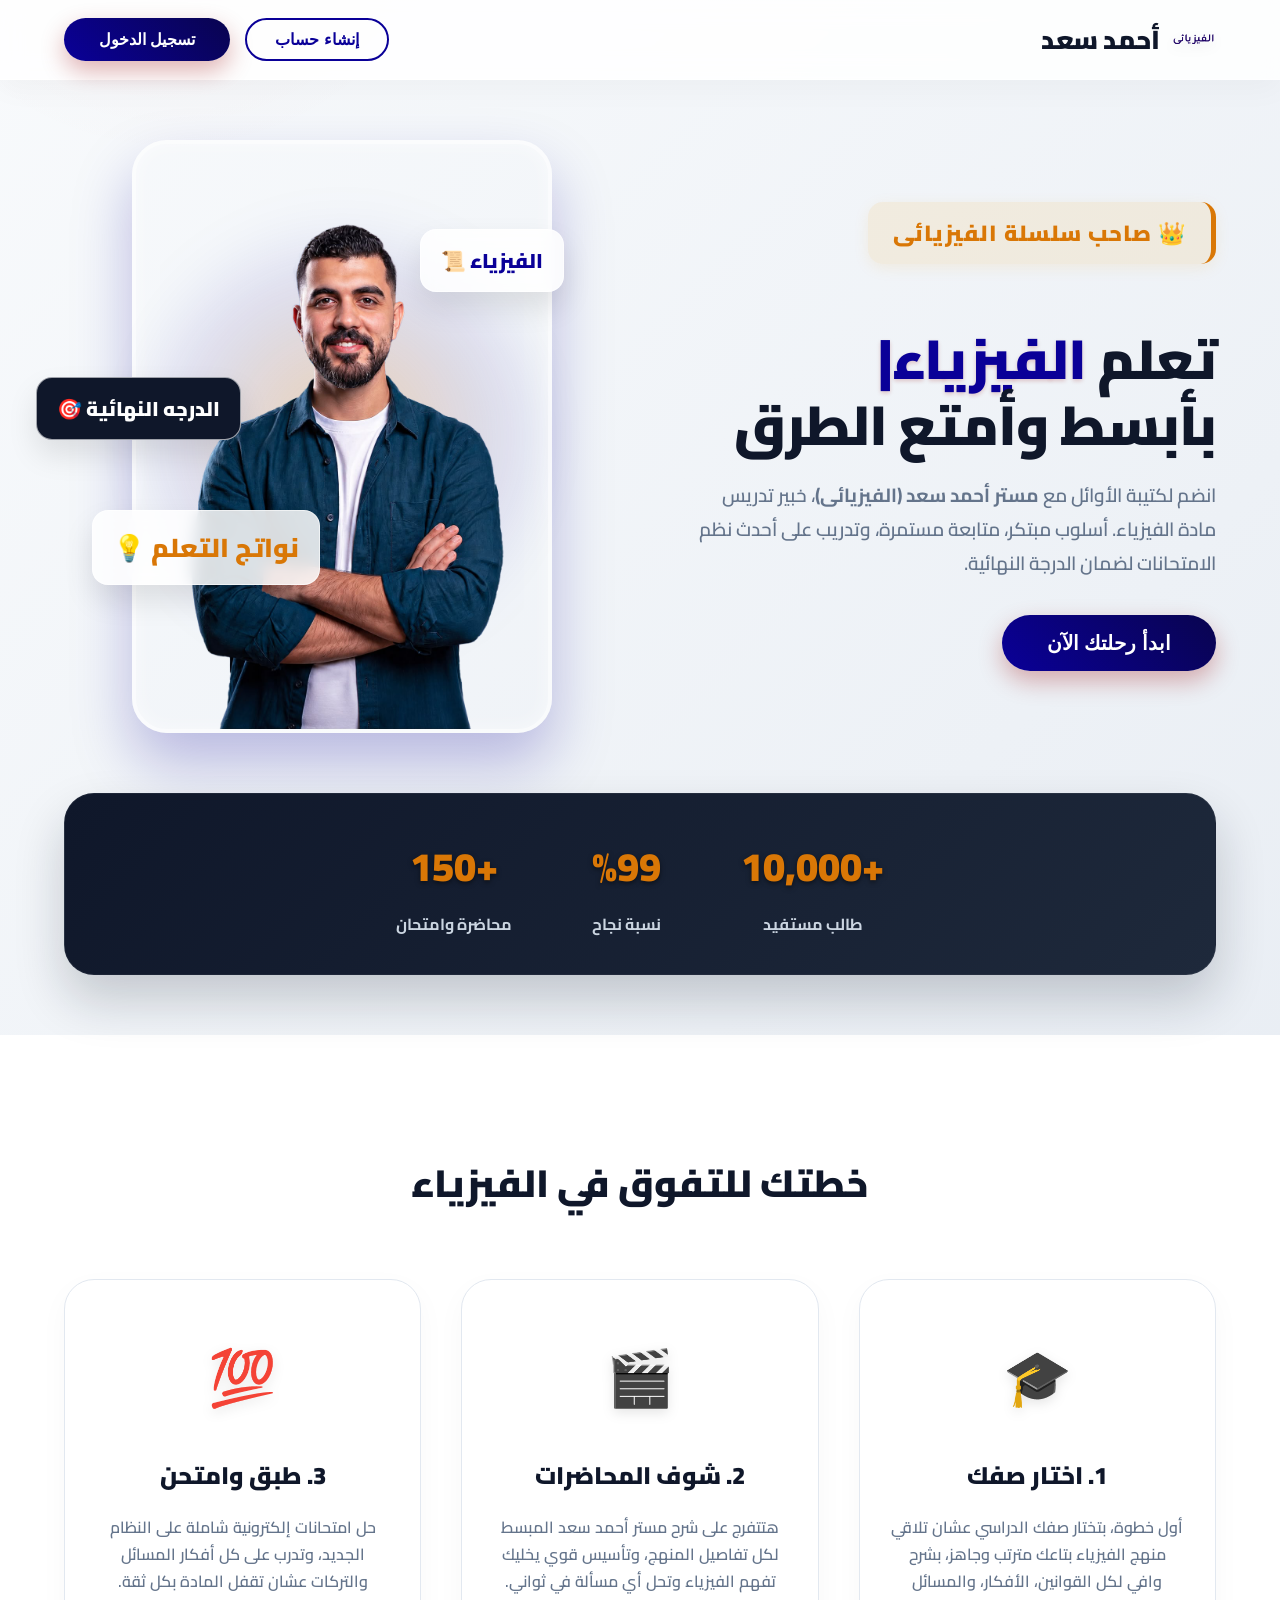
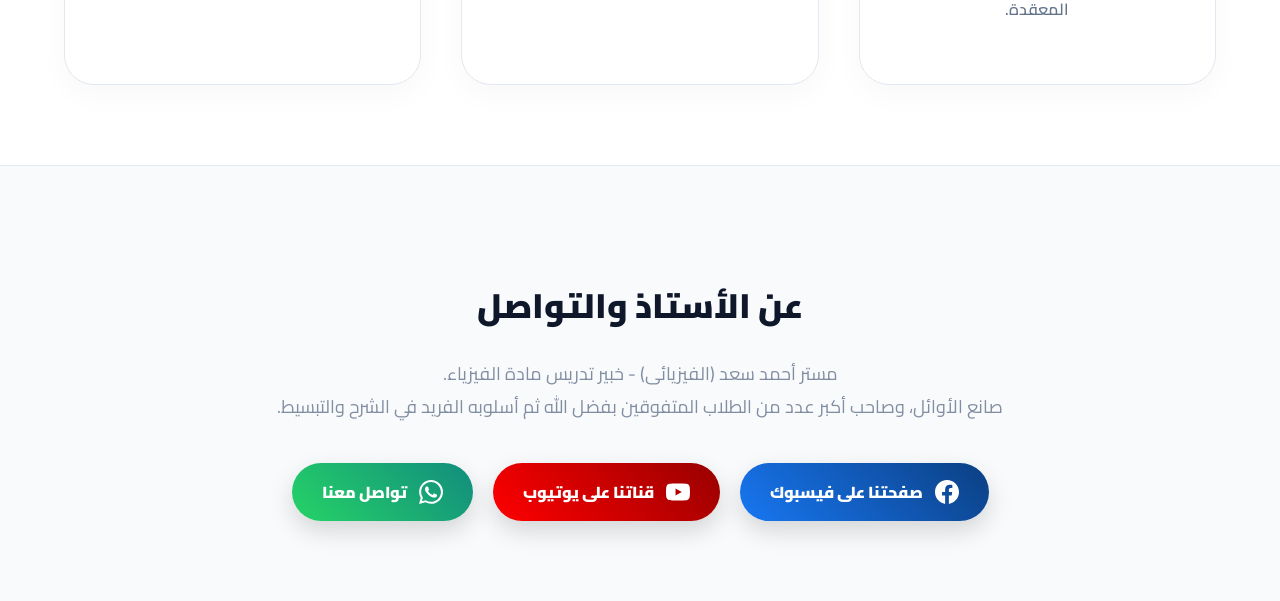
==== parent.html @ 7d113346 "Add files via upload" ====
<!DOCTYPE html>
<html lang="ar" dir="rtl">
<head>
    <meta charset="UTF-8">
    <meta name="viewport" content="width=device-width, initial-scale=1.0">
    <title>منصة الطالب | El-Senior</title>
    <link href="https://fonts.googleapis.com/css2?family=Cairo:wght@400;600;700;800&display=swap" rel="stylesheet">
    <style>
/* ========================================== */
/* 🎨 ألوان الهوية الثابتة والفاخرة (Premium) */
/* ========================================== */
* { box-sizing: border-box; scroll-behavior: smooth; } 

:root {
    --primary: #0a0098;       /* أحمر عنابي (تاريخي فخم) */
    --primary-hover: #09044f
    ; /* أحمر داكن للـ Hover */
    --secondary: #0f172a;     /* كحلي ملكي داكن جداً */ 
    --accent: #d97706;        /* ذهبي أنيق */
    --bg-color: #f8fafc; 
    --card-bg: #ffffff;
    --text-main: #1e293b;
    --text-muted: #64748b;
    --border: #e2e8f0;
    --success: #10b981;
    --danger: #ef4444;
}

body { 
    font-family: 'Cairo', sans-serif; 
    background-color: var(--bg-color); 
    margin: 0; padding: 0;
    color: var(--text-main); 
    overflow-x: hidden;
}

/* ========================================== */
/* 🌍 الصفحة الرئيسية (Landing Page - VIP) */
/* ========================================== */
.landing-page {
    min-height: 100vh;
    background: linear-gradient(135deg, #f8fafc 0%, #e2e8f0 100%);
    display: flex; flex-direction: column;
    position: relative; overflow: hidden;
}

/* دائرة تجميلية في الخلفية */
.landing-page::before {
    content: ''; position: absolute; top: -20%; left: -10%;
    width: 600px; height: 600px; border-radius: 50%;
    background: radial-gradient(circle, rgba(152, 0, 0, 0.05) 0%, transparent 70%);
    z-index: 0; pointer-events: none;
}

/* شريط الملاحة (تأثير الزجاج المفروم) */
.landing-navbar {
    display: flex; justify-content: space-between; align-items: center;
    padding: 15px 5%; position: sticky; top: 0; z-index: 100;
    background: rgba(255, 255, 255, 0.85);
    backdrop-filter: blur(12px);
    border-bottom: 1px solid rgba(255, 255, 255, 0.5);
    box-shadow: 0 10px 30px rgba(0, 0, 0, 0.03);
}

.landing-logo {
    font-size: 26px; font-weight: 900; color: var(--secondary);
    display: flex; align-items: center; gap: 12px; letter-spacing: -0.5px;
}
.landing-logo img { width: 45px; filter: drop-shadow(0 4px 6px rgba(0,0,0,0.1)); }

.nav-actions { display: flex; gap: 15px; }

/* أزرار فاخرة */
.btn-outline {
    background: transparent; color: var(--primary); border: 2px solid var(--primary);
    padding: 10px 28px; border-radius: 50px; font-weight: 800; font-size: 16px; cursor: pointer; transition: 0.4s;
}
.btn-outline:hover { background: var(--primary); color: white; transform: translateY(-3px); box-shadow: 0 10px 20px rgba(152, 0, 0, 0.15); }

.btn-solid {
    background: linear-gradient(45deg, var(--primary), var(--primary-hover)); color: white; border: none;
    padding: 12px 35px; border-radius: 50px; font-weight: 800; font-size: 16px; cursor: pointer; 
    transition: 0.4s cubic-bezier(0.175, 0.885, 0.32, 1.275);
    box-shadow: 0 10px 25px rgba(152, 0, 0, 0.3);
}
.btn-solid:hover { transform: translateY(-4px) scale(1.02); box-shadow: 0 15px 35px rgba(152, 0, 0, 0.4); }

.hero-section {
    display: flex; align-items: center; justify-content: space-between;
    padding: 60px 5%; flex-wrap: wrap-reverse; gap: 40px; z-index: 1;
}

.hero-content { flex: 1; min-width: 300px; animation: fadeInUp 1s ease-out forwards; }

.hero-content h1 {
    font-size: 55px; font-weight: 900; color: var(--secondary); line-height: 1.2; margin-bottom: 20px; letter-spacing: -1px;
}
.hero-content h1 span { color: var(--primary); text-shadow: 0 2px 4px rgba(152, 0, 0, 0.2); }

.hero-content p {
    font-size: 19px; color: var(--text-muted); font-weight: 600; line-height: 1.8; margin-bottom: 35px; max-width: 95%;
}


/* التأثير الإبداعي والحركة العائمة لصورة المستر */
.hero-image-wrapper {
    flex: 1; 
    min-width: 300px; 
    display: flex; 
    justify-content: center; 
    position: relative;
    animation: floatingImage 4s ease-in-out infinite alternate; /* حركة الصعود والهبوط */
}

/* توهج ديناميكي خلف الصورة */
.hero-image-bg {
    position: absolute; 
    width: 450px; 
    height: 450px; 
    background: radial-gradient(circle, rgba(217, 119, 6, 0.3) 0%, rgba(10, 0, 152, 0.1) 50%, transparent 70%); /* دمج الذهبي مع العنابي */
    z-index: 1; 
    border-radius: 50%;
    top: 50%;
    left: 50%;
    transform: translate(-50%, -50%);
    filter: blur(25px);
    animation: pulseGlow 3s infinite alternate ease-in-out; /* حركة النبض للإضاءة */
}

/* تصميم الصورة الفعلي (إطار زجاجي وظل فخم) */
.hero-image-wrapper img {
    width: 100%; 
    max-width: 420px; 
    z-index: 2; 
    border-radius: 35px; 
    border: 4px solid rgba(255, 255, 255, 0.6); /* إطار أبيض نصف شفاف */
    box-shadow: 0 30px 60px rgba(10, 0, 152, 0.25), /* ظل سفلي عنابي */
                inset 0 0 20px rgba(255, 255, 255, 0.5); /* لمعة داخلية */
    object-fit: cover;
    transition: transform 0.4s ease;
}

.hero-image-wrapper img:hover {
    transform: scale(1.03); /* تكبير بسيط عند وقوف الماوس */
}

/* الانيميشن الخاص بالصورة */
@keyframes floatingImage { 
    0% { transform: translateY(0px); } 
    100% { transform: translateY(-20px); } 
}

/* الانيميشن الخاص بالتوهج الخلفي */
@keyframes pulseGlow {
    0% { transform: translate(-50%, -50%) scale(0.9); opacity: 0.7; }
    100% { transform: translate(-50%, -50%) scale(1.1); opacity: 1; }
}

/* الكلمات الطايرة (Glassmorphism) */
.float-icon {
    position: absolute; padding: 12px 20px; border-radius: 16px; 
    font-weight: 900; font-size: 20px; z-index: 3; color: var(--primary); 
    background: rgba(255, 255, 255, 0.85); backdrop-filter: blur(8px);
    border: 1px solid rgba(255, 255, 255, 0.6);
    box-shadow: 0 15px 30px rgba(0,0,0,0.1);
    animation: floating 4s ease-in-out infinite alternate;
}
.float-1 { top: 15%; right: 10%; animation-delay: 0s; }
.float-2 { bottom: 25%; left: 5%; animation-delay: 1.5s; font-size: 26px; color: var(--accent); }
.float-3 { top: 40%; left: -5%; animation-delay: 3s; background: var(--secondary); color: white; }

@keyframes floating { 0% { transform: translateY(0px) rotate(0deg); } 100% { transform: translateY(-18px) rotate(4deg); } }
@keyframes fadeInUp { from { opacity: 0; transform: translateY(40px); } to { opacity: 1; transform: translateY(0); } }

/* شريط الثقة */
.trust-bar {
    display: flex; justify-content: center; gap: 80px; flex-wrap: wrap;
    background: linear-gradient(135deg, var(--secondary), #1e293b);
    padding: 35px 20px; margin: 0 5% 60px 5%; border-radius: 30px; 
    box-shadow: 0 25px 50px rgba(15, 23, 42, 0.2); position: relative; z-index: 10;
    border: 1px solid rgba(255,255,255,0.05);
}
.trust-item { text-align: center; }
.trust-item h2 { margin: 0; color: var(--accent); font-size: 40px; font-weight: 900; text-shadow: 0 2px 5px rgba(0,0,0,0.5); }
.trust-item p { margin: 5px 0 0 0; color: #cbd5e1; font-weight: bold; font-size: 16px; }

/* المميزات */
.features-section { padding: 80px 5%; text-align: center; background: white; }
.features-section h2 { font-size: 38px; font-weight: 900; color: var(--secondary); margin-bottom: 60px; }
.features-grid { display: grid; grid-template-columns: repeat(auto-fit, minmax(300px, 1fr)); gap: 40px; }

.feature-card {
    background: var(--card-bg); padding: 45px 30px; border-radius: 30px;
    border: 1px solid var(--border); box-shadow: 0 10px 30px rgba(0,0,0,0.03);
    position: relative; overflow: hidden; transition: 0.4s cubic-bezier(0.175, 0.885, 0.32, 1.275);
}
.feature-card::after {
    content: ''; position: absolute; bottom: 0; left: 0; width: 100%; height: 5px;
    background: linear-gradient(90deg, var(--primary), var(--accent));
    transform: scaleX(0); transition: 0.4s ease; transform-origin: right;
}
.feature-card:hover { transform: translateY(-12px); box-shadow: 0 25px 50px rgba(0,0,0,0.08); }
.feature-card:hover::after { transform: scaleX(1); transform-origin: left; }
.feature-icon { font-size: 55px; margin-bottom: 25px; filter: drop-shadow(0 4px 6px rgba(0,0,0,0.1)); }
.feature-card h3 { font-size: 24px; font-weight: 900; color: var(--secondary); margin-bottom: 15px; }
.feature-card p { font-size: 16px; color: var(--text-muted); font-weight: 600; line-height: 1.7; }

/* السوشيال ميديا والتواصل */
.contact-section { background: var(--bg-color); padding: 80px 5%; text-align: center; border-top: 1px solid var(--border); }
.contact-section h2 { font-size: 34px; font-weight: 900; color: var(--secondary); margin-bottom: 20px; }
.contact-numbers { display: flex; justify-content: center; gap: 20px; flex-wrap: wrap; margin-top: 40px; }

.social-btn {
    padding: 14px 30px; border-radius: 50px; font-size: 16px; font-weight: 900;
    display: inline-flex; align-items: center; gap: 12px; text-decoration: none;
    color: white; transition: 0.4s cubic-bezier(0.175, 0.885, 0.32, 1.275); border: none; cursor: pointer;
    box-shadow: 0 10px 25px rgba(0,0,0,0.15);
}
.social-btn:hover { transform: translateY(-5px) scale(1.05); box-shadow: 0 15px 35px rgba(0,0,0,0.25); color: white; }
.btn-facebook { background: linear-gradient(45deg, #1877F2, #0b3f83); }
.btn-youtube { background: linear-gradient(45deg, #FF0000, #980000); }
.btn-whatsapp { background: linear-gradient(45deg, #25D366, #128C7E); }
.social-icon-img { width: 24px; height: 24px; fill: currentColor; }

.cursor { color: var(--primary); animation: blink 0.8s infinite; }
@keyframes blink { 0%, 100% { opacity: 1; } 50% { opacity: 0; } }

/* ========================================== */
/* 🔐 نوافذ الدخول والتسجيل (Split Screen VIP) */
/* ========================================== */
.auth-overlay {
    position: fixed; top: 0; left: 0; width: 100%; height: 100%;
    background: rgba(15, 23, 42, 0.9); backdrop-filter: blur(15px);
    display: none; justify-content: center; align-items: center; z-index: 99999;
    opacity: 0; transition: opacity 0.4s ease; padding: 20px; box-sizing: border-box;
}

.auth-overlay.active { display: flex; opacity: 1; }

.auth-container {
    display: flex; width: 100%; max-width: 950px; min-height: 600px;
    background: var(--card-bg); border-radius: 30px; 
    box-shadow: 0 40px 80px rgba(0,0,0,0.5); overflow: hidden;
    transform: scale(0.95) translateY(20px); transition: all 0.4s cubic-bezier(0.175, 0.885, 0.32, 1.275);
    border: 1px solid rgba(255, 255, 255, 0.1);
}

.auth-overlay.active .auth-container { transform: scale(1) translateY(0); }

/* الجنب الأبيض (الفورم) */
.auth-form-side {
    flex: 1.2; padding: 60px 50px; text-align: center;
    display: flex; flex-direction: column; justify-content: center;
    background: #ffffff; max-height: 90vh; overflow-y: auto;
    position: relative;
}

/* الجنب الملون الكحلي (البراند) */
.auth-brand-side {
    flex: 0.8; 
    background: linear-gradient(145deg, var(--secondary) 0%, #1e293b 100%);
    color: white; padding: 50px 40px; display: flex; flex-direction: column; 
    align-items: center; justify-content: center; text-align: center;
    position: relative; overflow: hidden;
}

/* تأثير الإضاءة العنابي والذهبي في الخلفية */
.auth-brand-side::before {
    content: ''; position: absolute; width: 400px; height: 400px;
    background: radial-gradient(circle, rgba(152, 0, 0, 0.4) 0%, transparent 60%);
    top: -100px; right: -100px; border-radius: 50%; pointer-events: none;
}
.auth-brand-side::after {
    content: ''; position: absolute; width: 300px; height: 300px;
    background: radial-gradient(circle, rgba(217, 119, 6, 0.15) 0%, transparent 60%);
    bottom: -50px; left: -50px; border-radius: 50%; pointer-events: none;
}

/* اللوجو داخل المودال */
.modal-logo-wrapper {
    background: white; width: 140px; height: 140px; border-radius: 50%;
    display: flex; align-items: center; justify-content: center;
    box-shadow: 0 20px 40px rgba(0,0,0,0.3); z-index: 2; margin-bottom: 25px;
    border: 4px solid rgba(255,255,255,0.05); padding: 15px;
}
.modal-logo-wrapper img { max-width: 100%; max-height: 100%; border-radius: 50%; }

.auth-input-group { margin-bottom: 22px; text-align: right; width: 100%; }
.auth-input-group label { display: block; margin-bottom: 10px; font-weight: 800; color: var(--secondary); font-size: 15px; }
.auth-input-group input, .auth-input-group select { 
    width: 100%; padding: 16px 20px; border: 2px solid #e2e8f0; 
    border-radius: 16px; font-size: 16px; font-family: 'Cairo', sans-serif; 
    transition: all 0.3s ease; background: #f8fafc; color: var(--text-main); font-weight: 700;
}

.auth-input-group input:focus, .auth-input-group select:focus { 
    border-color: var(--primary); background: white; outline: none; 
    box-shadow: 0 0 0 4px rgba(152, 0, 0, 0.1);
}

.auth-btn-submit { 
    width: 100%; background: linear-gradient(45deg, var(--primary), var(--primary-hover)); 
    color: white; border: none; padding: 18px; border-radius: 16px; 
    font-size: 18px; font-weight: 900; cursor: pointer; transition: all 0.3s ease; 
    margin-top: 15px; box-shadow: 0 10px 25px rgba(152,0,0,0.25); 
}
.auth-btn-submit:hover { transform: translateY(-3px); box-shadow: 0 15px 35px rgba(152,0,0,0.35); }

/* زرار إنشاء حساب المفرغ */
.auth-btn-outline {
    background: transparent; color: var(--secondary); border: 2px solid #e2e8f0;
    box-shadow: none; margin-top: 15px;
}
.auth-btn-outline:hover { background: #f1f5f9; color: var(--primary); border-color: #cbd5e1; transform: translateY(-2px); }

/* زرار الإغلاق (X) */
.close-auth {
    position: absolute; top: 25px; left: 25px; background: #f1f5f9; border: none;
    width: 45px; height: 45px; border-radius: 50%; font-size: 20px; cursor: pointer; 
    transition: 0.3s; z-index: 10; display: flex; align-items: center; justify-content: center;
    color: var(--text-muted);
}
.close-auth:hover { background: var(--danger); color: white; transform: rotate(90deg); }

/* 📱 تظبيط الموبايل (حركة تنفس مستمرة بديلة للماوس) */
@media (max-width: 768px) {
    .teacher-premium-watermark {
        left: 50%;
        transform: translateX(-50%);
        opacity: 0.1; /* وضوح مبدئي خفيف */
        height: 100%;
        /* تشغيل أنيميشن التنفس باستمرار ذهاباً وإياباً */
        animation: breathingWatermark 4s ease-in-out infinite alternate;
    }

    /* الأنيميشن الخاص بالموبايل (نبض وتكبير خفيف جداً) */
    @keyframes breathingWatermark {
        0% { 
            transform: translateX(-50%) scale(1); 
            opacity: 0.08; 
        }
        100% { 
            transform: translateX(-50%) scale(1.04); 
            opacity: 0.18; /* الصورة بتنور شوية وترجع تطفي بهدوء */
        }
    }
    
    /* إلغاء تأثير الهوفر بتاع الكمبيوتر عشان ميعملش تداخل في الفون */
    .premium-student-card:hover .teacher-premium-watermark {
        transform: none; /* بنعتمد على الأنيميشن بس */
    }
}
/* تنسيقات المنصة من الداخل */
#app-layout { display: none; height: 100vh; overflow: hidden; }
.topbar { background: var(--card-bg); height: 70px; display: flex; justify-content: space-between; align-items: center; padding: 0 25px; box-shadow: 0 2px 10px rgba(0,0,0,0.05); z-index: 10; position: relative; border-bottom: 1px solid var(--border); }
.student-info { display: flex; align-items: center; gap: 15px; }
.student-name { font-weight: 900; color: var(--secondary); font-size: 18px; margin: 0; }
.wallet-btn { background: rgba(16, 185, 129, 0.1); color: var(--success); border: 2px solid rgba(16, 185, 129, 0.3); padding: 8px 20px; border-radius: 20px; font-weight: 800; font-size: 16px; cursor: pointer; display: flex; align-items: center; gap: 8px; transition: 0.3s; }
.wallet-btn:hover { background: rgba(16, 185, 129, 0.2); transform: scale(1.05); }
.main-container { display: flex; height: calc(100vh - 70px); }
.sidebar { width: 250px; background: var(--secondary); color: white; padding: 20px 0; display: flex; flex-direction: column; gap: 5px; overflow-y: auto; }
.nav-item { padding: 15px 25px; color: #cbd5e1; cursor: pointer; font-weight: 800; font-size: 16px; display: flex; align-items: center; gap: 12px; transition: 0.3s; border-right: 4px solid transparent; }
.nav-item:hover, .nav-item.active { background: rgba(255,255,255,0.1); color: white; border-right-color: var(--primary); }
.content-area { flex: 1; padding: 30px; overflow-y: auto; background: var(--bg-color); }
.tab-content { display: none; animation: fadeIn 0.4s ease; }
.tab-content.active { display: block; }

.premium-student-card {
    background: linear-gradient(135deg, var(--secondary), #1e293b);
    border: 1px solid rgba(255,255,255,0.1); box-shadow: 0 20px 40px rgba(15, 23, 42, 0.2);
    border-radius: 30px; padding: 35px; position: relative; overflow: hidden;
    margin-bottom: 30px; display: flex; flex-wrap: wrap; align-items: center; justify-content: space-between; gap: 20px;
}
.premium-student-card::before {
    content: ''; position: absolute; width: 300px; height: 300px;
    background: radial-gradient(circle, rgba(152,0,0,0.3) 0%, transparent 70%);
    top: -50px; right: -50px; opacity: 0.8; border-radius: 50%; pointer-events: none;
}
.student-info-col { flex: 2; min-width: 250px; z-index: 2; }
.student-barcode-col { flex: 1; min-width: 150px; text-align: left; z-index: 2; display: flex; flex-direction: column; align-items: flex-end; }
.student-data-row { display: flex; align-items: center; gap: 10px; margin-bottom: 12px; color: #cbd5e1; font-size: 16px; font-weight: bold; }
.student-data-row i { background: rgba(255,255,255,0.1); padding: 8px; border-radius: 10px; font-style: normal; font-size: 15px; display: flex; align-items: center; justify-content: center; }

.page-header { margin-bottom: 25px; }
.page-header h2 { color: var(--secondary); margin: 0 0 5px 0; font-size: 28px; font-weight: 900; letter-spacing: -0.5px; }
.page-header p { color: var(--text-muted); margin: 0; font-weight: bold; font-size: 15px;}

.table-card { background: var(--card-bg); border-radius: 20px; border: 1px solid var(--border); overflow: hidden; box-shadow: 0 10px 30px rgba(0,0,0,0.03); }
.full-table { width: 100%; border-collapse: collapse; }
.full-table th, .full-table td { padding: 18px 20px; text-align: right; border-bottom: 1px solid var(--border); }
.full-table th { background: #f8fafc; color: var(--secondary); font-weight: 900; font-size: 15px; }
.full-table tr:hover td { background: #f1f5f9; }
.badge { padding: 6px 12px; border-radius: 20px; font-weight: 800; font-size: 13px; }
.badge-present { color: #047857; background: #d1fae5; }
.badge-absent { color: #b91c1c; background: #fee2e2; }

.btn { width: 100%; background: linear-gradient(45deg, var(--primary), var(--primary-hover)); color: white; border: none; padding: 14px 20px; border-radius: 15px; font-size: 16px; font-weight: 900; cursor: pointer; transition: 0.3s; box-shadow: 0 5px 15px rgba(152,0,0,0.2); }
.btn:hover { transform: translateY(-2px); box-shadow: 0 10px 20px rgba(152,0,0,0.3); }
.btn-secondary { background: var(--secondary); box-shadow: 0 5px 15px rgba(15,23,42,0.2); }
.btn-secondary:hover { background: #1e293b; box-shadow: 0 10px 20px rgba(15,23,42,0.3); }

@media (max-width: 768px) {
    .hero-section { flex-direction: column; text-align: center; }
    .hero-content p { max-width: 100%; }
    .hero-content h1 { font-size: 40px; }
    .nav-actions .btn-outline { display: none; } 
    .auth-brand-side { display: none; }
    .auth-container { flex-direction: column; border-radius: 20px; min-height: auto; }
    .auth-form-side { padding: 40px 20px; }
    .main-container { flex-direction: column; }
    .sidebar { width: 100%; height: auto; flex-direction: row; overflow-x: auto; padding: 15px 10px; gap: 10px; position: sticky; top: 0; z-index: 100; scrollbar-width: none; }
    .nav-item { padding: 8px 16px; border: 1px solid rgba(255,255,255,0.1); border-radius: 25px; white-space: nowrap; font-size: 14px; }
    .content-area { padding: 15px; }
    .premium-student-card { flex-direction: column; text-align: center; }
    .student-barcode-col { align-items: center; width: 100%; margin-top: 15px; }
}
@keyframes fadeIn { from { opacity: 0; transform: translateY(10px); } to { opacity: 1; transform: translateY(0); } }
@keyframes floatWatermark { 0%, 100% { top: 10%; left: 10%; } 25% { top: 80%; left: 20%; } 50% { top: 50%; left: 80%; } 75% { top: 20%; left: 60%; } }
.no-select { user-select: none; -webkit-user-select: none; -ms-user-select: none; }



/* ========================================== */
/* 🎭 ستايل صورة المستر المدمجة في كارت الطالب */
/* ========================================== */
.teacher-premium-watermark {
    position: absolute;
    bottom: -5%; /* تنزل تحت الكارت سنة عشان تبان طبيعية */
    left: 28%; /* مكانها في الفراغ المثالي بين البيانات والباركود */
    height: 120%; /* تكبير الصورة عشان تملى الفراغ بشياكة */
    z-index: 1; /* ورا النصوص والباركود عشان متداريش عليهم */
    opacity: 0.12; /* شفافة جداً عشان متكونش خانقة للعين */
    pointer-events: none; /* عشان متبوظش أي كليك جوه الكارت */
    
    /* السحر: تدرج يخلي الصورة تتلاشى من تحت لفوق وتندمج مع الكارت */
    -webkit-mask-image: linear-gradient(to top, transparent 2%, black 40%);
    mask-image: linear-gradient(to top, transparent 2%, black 40%);
    
    transition: opacity 0.5s ease, transform 0.6s cubic-bezier(0.175, 0.885, 0.32, 1.275);
}

.teacher-premium-watermark img {
    height: 100%;
    width: auto;
    /* فلتر يخلي الصورة تاخد من روح ألوان الكارت وتوهج خفيف */
    filter: drop-shadow(0 0 20px rgba(255, 255, 255, 0.1)) contrast(1.1); 
}

/* تأثير فخم لما الماوس ييجي على الكارت (الصورة تنور وتتحرك حركة خفيفة) */
.premium-student-card:hover .teacher-premium-watermark {
    opacity: 0.28; /* توضح شوية */
    transform: scale(1.03) translateX(-15px); /* تكبير بسيط وحركة لليسار */
}

/* 📱 تظبيط الموبايل عشان متداريش على الباركود */
@media (max-width: 768px) {
    .teacher-premium-watermark {
        left: 50%;
        transform: translateX(-50%);
        opacity: 0.08; /* نقلل الشفافية أكتر في الموبايل عشان الشاشة صغيرة */
        height: 100%;
    }
    .premium-student-card:hover .teacher-premium-watermark {
        transform: translateX(-50%) scale(1.02);
        opacity: 0.12;
    }
}
</style>
</head>
<body>

    <body>

    <!-- ========================================== -->
    <!-- 🌍 الصفحة الرئيسية (Landing Page VIP) -->
    <!-- ========================================== -->
    <div id="landing-page" class="landing-page">
        <!-- شريط الملاحة -->
        <nav class="landing-navbar">
            <div class="landing-logo">
                <img src="logo.png" alt="Logo">
                <span id="nav-brand-name">أحمد سعد</span>
            </div>
            <div class="nav-actions">
                <button class="btn-outline" onclick="openAuthModal('register')">إنشاء حساب</button>
                <button class="btn-solid" onclick="openAuthModal('login')">تسجيل الدخول</button>
            </div>
        </nav>

        <!-- الهيرو (الجزء الرئيسي) -->
        <main class="hero-section">
            <div class="hero-content">
                
                <!-- بادج فخم بالذهبي والأحمر -->
                <div style="display: inline-block; background: rgba(245, 158, 11, 0.1); border-right: 5px solid var(--accent); padding: 10px 25px; margin-bottom: 25px; border-radius: 15px; box-shadow: 0 4px 15px rgba(245, 158, 11, 0.1);">
                    <h2 style="margin: 0; font-size: 22px; font-weight: 900; letter-spacing: 1px; color: var(--accent); text-transform: uppercase;">
                        👑 صاحب سلسلة الفيزيائى
                    </h2>
                </div>

                <h1>تعلم <span style="color: var(--primary);" id="typewriter-text"></span><span class="cursor">|</span> <br> بأبسط وأمتع الطرق</h1>
                <p>انضم لكتيبة الأوائل مع <strong id="hero-teacher-name">مستر أحمد سعد (الفيزيائى)</strong>، خبير تدريس مادة الفيزياء. أسلوب مبتكر، متابعة مستمرة، وتدريب على أحدث نظم الامتحانات لضمان الدرجة النهائية.</p>
                <div style="display: flex; gap: 15px; flex-wrap: wrap;">
                    <button class="btn-solid" style="padding: 16px 45px; font-size: 20px;" onclick="openAuthModal('login')">ابدأ رحلتك الآن</button>
                </div>
            </div>
            
            <div class="hero-image-wrapper">
                <div class="hero-image-bg"></div>
                <!-- صورة المستر -->
                <img src="mr.png" alt="مستر أحمد سعد" id="hero-teacher-img">
                
                <!-- العناصر الطايرة الزجاجية (Glassmorphism) -->
                <div class="float-icon float-1">الفيزياء 📜</div>
                <div class="float-icon float-2">نواتج التعلم 💡</div>
                <div class="float-icon float-3">الدرجه النهائية 🎯</div>
            </div>
        </main>

        <!-- شريط الإحصائيات (كحلي مع ذهبي) -->
        <div class="trust-bar">
            <div class="trust-item">
                <h2>+10,000</h2>
                <p>طالب مستفيد</p>
            </div>
            <div class="trust-item">
                <h2>%99</h2>
                <p>نسبة نجاح</p>
            </div>
            <div class="trust-item">
                <h2>+150</h2>
                <p>محاضرة وامتحان</p>
            </div>
        </div>

<!-- المميزات (كروت نظيفة وفخمة) -->
        <section class="features-section">
            <h2>خطتك للتفوق في الفيزياء</h2>
            <div class="features-grid">
                <div class="feature-card">
                    <div class="feature-icon">🎓</div>
                    <h3>1. اختار صفك</h3>
                    <p>أول خطوة، بتختار صفك الدراسي عشان تلاقي منهج الفيزياء بتاعك مترتب وجاهز، بشرح وافي لكل القوانين، الأفكار، والمسائل المعقدة.</p>
                </div>
                <div class="feature-card">
                    <div class="feature-icon">🎬</div>
                    <h3>2. شوف المحاضرات</h3>
                    <p>هتتفرج على شرح مستر أحمد سعد المبسط لكل تفاصيل المنهج، وتأسيس قوي يخليك تفهم الفيزياء وتحل أي مسألة في ثواني.</p>
                </div>
                <div class="feature-card">
                    <div class="feature-icon">💯</div>
                    <h3>3. طبق وامتحن</h3>
                    <p>حل امتحانات إلكترونية شاملة على النظام الجديد، وتدرب على كل أفكار المسائل والتركات عشان تقفل المادة بكل ثقة.</p>
                </div>
            </div>
        </section>
       <!-- التواصل (Social Media VIP) -->
        <section class="contact-section">
            <h2>عن الأستاذ والتواصل</h2>
            <p style="font-size: 18px; margin-bottom: 30px; opacity: 0.8; color: var(--text-muted);" id="footer-teacher-desc">
                مستر أحمد سعد (الفيزيائى) - خبير تدريس مادة الفيزياء.<br>
                صانع الأوائل، وصاحب أكبر عدد من الطلاب المتفوقين بفضل الله ثم أسلوبه الفريد في الشرح والتبسيط.
            </p>
       
            <!-- زراير السوشيال ميديا باللوجوهات -->
            <div class="contact-numbers">
                <!-- فيسبوك -->
                <a href="https://www.facebook.com/" target="_blank" class="social-btn btn-facebook">
                    <svg class="social-icon-img" viewBox="0 0 24 24" fill="currentColor"><path d="M24 12.073c0-6.627-5.373-12-12-12s-12 5.373-12 12c0 5.99 4.388 10.954 10.125 11.854v-8.385H7.078v-3.47h3.047V9.43c0-3.007 1.792-4.669 4.533-4.669 1.312 0 2.686.235 2.686.235v2.953H15.83c-1.491 0-1.956.925-1.956 1.874v2.25h3.328l-.532 3.47h-2.796v8.385C19.612 23.027 24 18.062 24 12.073z"/></svg>
                    صفحتنا على فيسبوك
                </a>
                
                <!-- يوتيوب -->
                <a href="https://www.youtube.com/" target="_blank" class="social-btn btn-youtube">
                    <svg class="social-icon-img" viewBox="0 0 24 24" fill="currentColor"><path d="M23.498 6.186a3.016 3.016 0 0 0-2.122-2.136C19.505 3.545 12 3.545 12 3.545s-7.505 0-9.377.505A3.017 3.017 0 0 0 .502 6.186C0 8.07 0 12 0 12s0 3.93.502 5.814a3.016 3.016 0 0 0 2.122 2.136c1.871.505 9.376.505 9.376.505s7.505 0 9.377-.505a3.015 3.015 0 0 0 2.122-2.136C24 15.93 24 12 24 12s0-3.93-.502-5.814zM9.545 15.568V8.432L15.818 12l-6.273 3.568z"/></svg>
                    قناتنا على يوتيوب
                </a>
                
                <!-- واتساب -->
                <a href="https://wa.me/201098424230" target="_blank" class="social-btn btn-whatsapp">
                    <svg class="social-icon-img" viewBox="0 0 24 24" fill="currentColor"><path d="M17.472 14.382c-.297-.149-1.758-.867-2.03-.967-.273-.099-.471-.148-.67.15-.197.297-.767.966-.94 1.164-.173.199-.347.223-.644.075-.297-.15-1.255-.463-2.39-1.475-.883-.788-1.48-1.761-1.653-2.059-.173-.297-.018-.458.13-.606.134-.133.298-.347.446-.52.149-.174.198-.298.298-.497.099-.198.05-.371-.025-.52-.075-.149-.669-1.612-.916-2.207-.242-.579-.487-.5-.669-.51a5.8 5.8 0 0 0-.57-.01c-.198 0-.52.074-.792.372-.272.297-1.04 1.016-1.04 2.479 0 1.462 1.065 2.875 1.213 3.074.149.198 2.096 3.2 5.077 4.487.709.306 1.262.489 1.694.625.712.227 1.36.195 1.871.118.571-.085 1.758-.719 2.006-1.413.248-.694.248-1.289.173-1.413-.074-.124-.272-.198-.57-.347m-5.421 7.403h-.004a9.87 9.87 0 0 1-5.031-1.378l-.361-.214-3.741.982.998-3.648-.235-.374a9.86 9.86 0 0 1-1.51-5.26c.001-5.45 4.436-9.884 9.888-9.884 2.64 0 5.122 1.03 6.988 2.898a9.825 9.825 0 0 1 2.893 6.994c-.003 5.45-4.437 9.884-9.885 9.884m8.413-18.297A11.815 11.815 0 0 0 12.05 0C5.495 0 .16 5.335.157 11.892c0 2.096.547 4.142 1.588 5.945L.057 24l6.305-1.654a11.882 11.882 0 0 0 5.683 1.448h.005c6.554 0 11.89-5.335 11.893-11.893a11.821 11.821 0 0 0-3.48-8.413Z"/></svg>
                    تواصل معنا
                </a>
            </div>
        </section>
    </div>

    <!-- ========================================== -->
    <!-- 🔐 نافذة الدخول والتسجيل (Auth Modal Overlay VIP) -->
    <!-- ========================================== -->
    <div class="auth-overlay" id="auth-modal">
        <div class="auth-container">
            
            <button class="close-auth" onclick="closeAuthModal()">✖</button>

            <!-- الفورم الأبيض -->
            <div class="auth-form-side">
                
                <!-- 🔑 فورم تسجيل الدخول -->
                <div id="login-form-view">
                    <h2 style="color: var(--secondary); margin: 0 0 8px 0; font-weight: 900; font-size: 32px; letter-spacing: -1px;">مرحباً بعودتك 👋</h2>
                    <p style="color: var(--text-muted); margin-bottom: 35px; font-weight: bold; font-size: 16px;">أدخل بياناتك للوصول إلى منصتك التعليمية</p>

                    <div class="auth-input-group">
                        <label>🔢 كود الطالب</label>
                        <input type="text" id="studentCode" placeholder="أدخل كودك هنا..." style="text-align: center; letter-spacing: 2px; font-weight: 900; font-size: 18px;">
                    </div>
                    <div class="auth-input-group">
                        <label>📞 رقم هاتف ولي الأمر (كلمة المرور)</label>
                        <input type="text" id="parentPhone" placeholder="01XXXXXXXXX" style="text-align: center; letter-spacing: 2px; font-weight: 900; font-size: 16px;">
                    </div>
                    
                    <div id="error-msg" style="color: white; background: var(--danger); padding: 15px; border-radius: 12px; font-weight: bold; margin-bottom: 20px; display: none; font-size: 15px; box-shadow: 0 4px 10px rgba(239, 68, 68, 0.3);">البيانات غير صحيحة!</div>
                    
                    <button class="auth-btn-submit" id="login-btn-action" onclick="fetchStudentData()">تسجيل الدخول 🚀</button>
                    <button class="auth-btn-submit auth-btn-outline" onclick="toggleAuthView('register')">لا يوجد لديك حساب؟ أنشئ حسابك الآن</button>
                    
                    <!-- زرار نسيت الكود -->
                    <div style="margin-top: 25px;">
                        <button style="background: transparent; border: none; color: var(--text-muted); text-decoration: underline; font-size: 15px; font-weight: bold; cursor: pointer; transition: 0.3s;" onmouseover="this.style.color='var(--primary)'" onmouseout="this.style.color='var(--text-muted)'" onclick="toggleAuthView('forgot')">نسيت كود الطالب؟ اضغط هنا لاسترجاعه</button>
                    </div>
                </div>

                <!-- 🔍 فورم استرجاع الكود -->
                <div id="forgot-form-view" style="display: none;">
                    <h2 style="color: var(--secondary); margin: 0 0 5px 0; font-weight: 900; font-size: 24px;">استرجاع كود الطالب 🔍</h2>
                    <p style="color: var(--text-muted); font-size: 13px; font-weight: bold; margin-bottom: 20px;">أدخل رقم هاتفك أو هاتف ولي الأمر للبحث عن الكود الخاص بك</p>

                    <div class="auth-input-group" style="margin-bottom: 20px;">
                        <label>رقم الهاتف المسجل</label>
                        <input type="text" id="forgotPhoneInput" placeholder="01XXXXXXXXX" style="text-align: center; letter-spacing: 2px; font-weight: 900; font-size: 16px;">
                    </div>

                    <button class="auth-btn-submit" id="retrieveCodeBtn" onclick="retrieveStudentCode()">البحث عن الكود 🔍</button>
                    <button class="auth-btn-submit auth-btn-outline" onclick="toggleAuthView('login')">العودة لتسجيل الدخول</button>
                    
                    <p id="forgotMsg" style="margin-top: 15px; font-weight: bold; font-size: 15px; padding: 10px; border-radius: 8px; display: none;"></p>
                </div>

                <!-- 📝 فورم إنشاء حساب جديد -->
                <div id="register-form-view" style="display: none;">
                    <h2 style="color: var(--secondary); margin: 0 0 5px 0; font-weight: 900; font-size: 24px;">طلب إنشاء حساب 🎓</h2>
                    <p style="color: var(--text-muted); font-size: 13px; font-weight: bold; margin-bottom: 20px;">أدخل بياناتك ليتم مراجعتها وتسجيلك</p>

                    <div class="auth-input-group" style="margin-bottom: 15px;">
                        <label>نوع الحساب</label>
                        <select id="regType" onchange="toggleRegFields()" style="padding: 10px;">
                            <option value="center">طالب سنتر (يحتاج موافقة المستر)</option>
                            <option value="online">طالب أونلاين (تفعيل فوري)</option>
                        </select>
                    </div>

                    <div class="auth-input-group" style="margin-bottom: 15px;"><label>الاسم ثلاثي</label><input type="text" id="regName" placeholder="اكتب اسمك كما هو في البطاقة" style="padding: 10px;"></div>
                    
                    <div style="display: flex; gap: 10px; margin-bottom: 15px;">
                        <div class="auth-input-group" style="margin:0;"><label>هاتفك</label><input type="text" id="regPhone" placeholder="01XXXXXXXXX" style="padding: 10px;"></div>
                        <div class="auth-input-group" style="margin:0;"><label>ولي الأمر</label><input type="text" id="regParentPhone" placeholder="01XXXXXXXXX" style="padding: 10px;"></div>
                    </div>

                    <div style="display: flex; gap: 10px; margin-bottom: 15px;">
                        <div class="auth-input-group" style="flex: 2; margin:0;">
                            <label>الصف الدراسي</label>
                            <select id="regLevel" style="padding: 10px;" onchange="if(this.value.includes('ثانوي')){document.getElementById('regTrackGroup').style.display='block';}else{document.getElementById('regTrackGroup').style.display='none';}">
                                <option value="الصف الأول الثانوي">الصف الأول الثانوي</option>
                                <option value="الصف الثاني الثانوي">الصف الثاني الثانوي</option>
                                <option value="الصف الثالث الثانوي">الصف الثالث الثانوي</option>
                            </select>
                        </div>
                        <div class="auth-input-group" id="regTrackGroup" style="flex: 1; margin:0; display: block;">
                            <label>المسار</label>
                            <select id="regTrack" style="padding: 10px; border-color: var(--primary);">
                                <option value="عام">عام</option>
                                <option value="أزهر">أزهر</option>
                            </select>
                        </div>
                    </div>

                    <!-- حقول السنتر -->
                    <div id="centerFields" style="display: flex; gap: 10px; margin-bottom: 15px;">
                        <div class="auth-input-group" style="margin:0;"><label>السنتر</label><input type="text" id="regCenterName" placeholder="اسم السنتر" style="padding: 10px;"></div>
                        <div class="auth-input-group" style="margin:0;"><label>المجموعة</label><input type="text" id="regGroupPref" placeholder="مثال: سبت وثلاثاء" style="padding: 10px;"></div>
                    </div>

                    <!-- حقول الأونلاين -->
                    <div id="onlineFields" style="display: none; gap: 10px; flex-wrap: wrap; margin-bottom: 15px;">
                        <div class="auth-input-group" style="flex: 1; min-width: 45%; margin:0;"><label>المحافظة</label><input type="text" id="regGov" placeholder="محافظتك" style="padding: 10px;"></div>
                        <div class="auth-input-group" style="flex: 1; min-width: 45%; margin:0;"><label>المدرسة</label><input type="text" id="regSchool" placeholder="مدرستك" style="padding: 10px;"></div>
                    </div>

                    <button class="auth-btn-submit" id="submitRegBtn" onclick="submitRegistration()">إرسال الطلب 🚀</button>
                    <button class="auth-btn-submit auth-btn-outline" onclick="toggleAuthView('login')">لديك حساب بالفعل؟ سجل دخولك</button>
                    
                    <p id="regMsg" style="margin-top: 10px; font-weight: bold; font-size: 14px;"></p>
                </div>
            </div>

            <!-- الجنب الملون في المودال (البراند وصورة المستر) -->
            <div class="auth-brand-side">
                <div class="modal-logo-wrapper">
                    <img src="logo.png" id="modal-teacher-img" alt="Logo">
                </div>
                <h1 id="modal-teacher-name" style="font-size: 32px; font-weight: 900; margin: 0 0 15px 0; text-shadow: 0 2px 4px rgba(0,0,0,0.5);">مستر أحمد سعد</h1>
                <p style="font-size: 16px; line-height: 1.8; color: #cbd5e1; font-weight: bold; max-width: 90%;">سجل دخولك لتتمكن من مشاهدة المحاضرات، حل الامتحانات، ومعرفة نتيجتك أولاً بأول.</p>
                
                <div id="teacher-contact-box" style="margin-top: 30px; background: rgba(255,255,255,0.05); padding: 20px; border-radius: 20px; font-size: 15px; width: 100%; border: 1px solid rgba(255,255,255,0.1); backdrop-filter: blur(5px);">
                    <!-- أرقام المستر بتترسم هنا بالجافاسكريبت -->
                </div>
            </div>

        </div>
    </div>

    <!-- نافذة النجاح للأونلاين -->
    <div id="successOnlineModal" style="display: none; position: fixed; top: 0; left: 0; width: 100%; height: 100%; background: rgba(16, 185, 129, 0.95); z-index: 1000000; justify-content: center; align-items: center;">
        <div style="text-align: center; color: white; animation: fadeIn 0.5s ease;">
            <div style="font-size: 80px; margin-bottom: 20px;">🎉</div>
            <h1 style="font-size: 35px; margin-bottom: 10px; font-weight: 900;">تم التسجيل بنجاح!</h1>
            <p style="font-size: 20px; margin-bottom: 30px;">كود الدخول الخاص بك هو:</p>
            <div id="newOnlineCodeDisplay" style="background: white; color: var(--success); font-size: 45px; font-weight: 900; padding: 20px 50px; border-radius: 20px; letter-spacing: 5px; box-shadow: 0 15px 35px rgba(0,0,0,0.2); display: inline-block;"></div>
            <br>
            <button class="auth-btn-submit" style="background: var(--secondary); margin-top: 30px; width: auto; padding: 15px 40px; display: inline-block;" onclick="location.reload()">الذهاب لتسجيل الدخول ➡</button>
        </div>
    </div>

    <!-- ========================================== -->
    <!-- 💻 واجهة المنصة من الداخل (App Dashboard) -->
    <!-- ========================================== -->
    <div id="app-layout">
        <!-- شريط علوي -->
        <header class="topbar">
            <div class="student-info">
                <!-- 🌟 الأيقونة العلوية 3D في منصة الطالب -->
                <div style="width: 45px; height: 45px; background: linear-gradient(135deg, #f8fafc, #e2e8f0); border-radius: 50%; display: flex; justify-content: center; align-items: flex-end; border: 2px solid var(--border); box-shadow: 0 2px 5px rgba(0,0,0,0.05); overflow: visible;">
                    <img src="ASD.png" style="width: 90%; height: 90%; object-fit: contain; transform: scale(1.2) translateY(-2px);">
                </div>
                <div>
                    <h3 class="student-name" id="top-name">اسم الطالب</h3>
                    <span style="font-size: 12px; color: var(--text-muted);" id="top-group">المجموعة</span>
                </div>
            </div>
            <!-- باقي الكود بتاع topbar زي ما هو -->
            
            <div style="display: flex; gap: 10px; align-items: center;">
                <div style="position: relative;">
                    <button class="wallet-btn" style="background: var(--card-bg); border-color: var(--border); color: var(--secondary); padding: 8px 15px;" onclick="toggleNotifications()">
                        🔔 <span id="notif-badge" style="background: var(--danger); color: white; border-radius: 50%; padding: 2px 6px; font-size: 12px; position: absolute; top: -5px; right: -5px; display: none; font-weight: bold;">0</span>
                    </button>
                    <div id="notif-dropdown" style="display: none; position: absolute; top: 50px; left: 0; width: 320px; background: white; box-shadow: 0 10px 30px rgba(0,0,0,0.15); border-radius: 12px; border: 1px solid var(--border); z-index: 1000; padding: 15px; max-height: 400px; overflow-y: auto;">
                        <h4 style="margin: 0 0 10px 0; border-bottom: 1px solid var(--border); padding-bottom: 10px; color: var(--secondary); font-weight: 900;">الإشعارات 🔔</h4>
                        <div id="notif-list" style="display: flex; flex-direction: column; gap: 10px;"></div>
                    </div>
                </div>
                <button class="wallet-btn" onclick="switchTab('tab-wallet')">💳 <span id="top-balance">0</span> ج.م</button>
            </div>
        </header>

        <div class="main-container">
            <aside class="sidebar">
                <div class="nav-item active" onclick="switchTab('tab-home')">🏠 الرئيسية</div>
                <div class="nav-item" onclick="switchTab('tab-attendance')">📅 سجل الحضور</div>
                <div class="nav-item" onclick="switchTab('tab-exams')">📝 الامتحانات</div>
                <div class="nav-item" onclick="switchTab('tab-lectures')">🎬 المحاضرات</div>
                <div class="nav-item" onclick="switchTab('tab-wallet')">💰 محفظتي</div>
                <div class="nav-item" onclick="switchTab('tab-rewards')" style="color: #fda4af;">🎁 متجر المكافآت</div>
                <div class="nav-item" onclick="switchTab('tab-forum')" style="color: #c4b5fd;">💬 اسأل المستر</div>
                <div class="nav-item" style="color: #ef4444; margin-top: auto;" onclick="logoutStudent()">🚪 خروج</div>
            </aside>

            <main class="content-area">
                
                <!-- 🏠 الرئيسية -->
<div id="tab-home" class="tab-content active">
    <!-- كارت الطالب الـ VIP الداخلي -->
    <div class="premium-student-card">
        
        <!-- 🎭 صورة المستر كعلامة مائية فخمة (الجديد) -->
        <div class="teacher-premium-watermark">
            <!-- تأكد إن مسار الصورة "mr.png" هو نفس مسار صورتك المفرغة -->
            <img src="mr.png" alt="مستر أحمد سعد">
        </div>

        <div class="student-info-col">
            <!-- باقي أكواد بيانات الطالب زي ما هي ... -->
                            <span style="background:rgba(255, 255, 255, 0.15); padding:6px 15px; border-radius:30px; font-size:12px; font-weight:bold; color:#f8fafc; border: 1px solid rgba(255,255,255,0.3); margin-bottom: 15px; display: inline-block;">● متصل الآن بالمنصة</span>
                            
                            <h2 id="card-student-name" style="margin:0 0 15px 0; font-size:28px; color: white; font-weight: 900; text-shadow: 0 2px 5px rgba(0,0,0,0.3);">اسم الطالب</h2>
                            
                            <div style="display: flex; flex-direction: column; gap: 10px; margin-bottom: 20px;">
                                <div class="student-data-row"><i>🎓</i> الصف: <span id="card-student-level" style="color: white; font-size: 16px;">---</span></div>
                                <div class="student-data-row"><i>📚</i> المجموعة: <span id="card-student-group-name" style="color: white; font-size: 16px;">---</span></div>
                                <div class="student-data-row"><i>🏆</i> نقاط السلوك: <span id="card-behavior-points" style="color: #fcd34d; font-size: 20px; font-weight: 900; background: rgba(0,0,0,0.2); padding: 2px 10px; border-radius: 8px;">0</span></div>
                            </div>
                        </div>
                        
                        <div class="student-barcode-col">
                            <span style="font-weight:900; letter-spacing:2px; font-size:16px; color:#94a3b8; margin-bottom: 10px;">DIGITAL ID <span style="color: white;">VIP</span></span>
                            <div style="background:white; padding:15px; border-radius:20px; display:flex; flex-direction:column; align-items:center; justify-content:center; box-shadow: 0 15px 30px rgba(0,0,0,0.4); border: 5px solid var(--primary); width: 100%; max-width: 230px;">
                                <svg id="digitalIdBarcode" style="height:60px; width:100%;"></svg>
                                <span id="card-student-code-num" style="font-weight: 900; font-size: 20px; color: var(--text-main); margin-top: 8px; letter-spacing: 4px;">---</span>
                            </div>
                        </div>
                    </div>

                    <div class="page-header"><h2>نظرة عامة</h2><p>ملخص نشاطك في السنتر</p></div>

                    <div style="background: white; padding: 20px; border-radius: 20px; border: 1px solid var(--border); margin-bottom: 25px; box-shadow: 0 10px 20px rgba(0,0,0,0.03);">
                        <div style="display:flex; justify-content:space-between; align-items:center; margin-bottom:15px; flex-wrap:wrap; gap:5px;">
                            <h4 style="margin:0; font-weight:900; color:var(--secondary); font-size: 18px;" id="tracker-text">📈 جاري حساب خطة المذاكرة...</h4>
                            <span id="tracker-percentage" style="background:var(--primary); color:white; padding:4px 12px; border-radius:20px; font-size:13px; font-weight:900; box-shadow: 0 4px 10px rgba(0,0,0,0.1);">0%</span>
                        </div>
                        <div style="width:100%; height:12px; background:var(--bg-color); border-radius:10px; overflow:hidden; border: 1px solid var(--border);">
                            <div id="tracker-bar" style="width: 0%; height:100%; background: linear-gradient(90deg, var(--primary), #38bdf8); transition: 0.5s ease-out; border-radius: 10px;"></div>
                        </div>
                        <p id="tracker-reminder" style="margin: 15px 0 0 0; font-size:14px; color:var(--text-muted); font-weight:bold; background: #f8fafc; padding: 10px; border-radius: 8px;"></p>
                    </div>
                    
                    <div style="background: linear-gradient(135deg, #0f172a, #1e293b); color: white; padding: 30px; border-radius: 24px; display: flex; justify-content: space-between; align-items: center; box-shadow: 0 20px 40px rgba(0,0,0,0.2); margin-bottom: 40px; position: relative; overflow: hidden; border: 1px solid #334155; flex-wrap: wrap; gap: 20px;">
                        <div style="position: absolute; top: -50px; right: -50px; width: 200px; height: 200px; background: radial-gradient(circle, rgba(59,130,246,0.2) 0%, rgba(0,0,0,0) 70%); border-radius: 50%;"></div>
                        <div style="position: absolute; bottom: -50px; left: 10%; width: 150px; height: 150px; background: radial-gradient(circle, rgba(16,185,129,0.15) 0%, rgba(0,0,0,0) 70%); border-radius: 50%;"></div>
                        
                        <div style="z-index: 1;">
                            <p style="margin: 0 0 10px 0; color: #cbd5e1; font-size: 16px; font-weight: bold;">رصيد المحفظة المتاح لشراء المحاضرات</p>
                            <h2 style="margin: 0; font-size: 45px; font-weight: 900; display: flex; align-items: center; gap: 10px; text-shadow: 0 2px 4px rgba(0,0,0,0.5);">
                                <span id="walletBalanceDisplay" style="color: #fff;">0</span> 
                                <span style="font-size: 20px; color: #10b981; background: rgba(16,185,129,0.15); padding: 4px 12px; border-radius: 8px; border: 1px solid rgba(16,185,129,0.3);">ج.م</span>
                            </h2>
                        </div>
                        <div style="z-index: 1; min-width: 200px;">
                            <button class="btn" style="background: linear-gradient(45deg, #10b981, #059669); color: white; border: none; padding: 15px 30px; font-size: 18px; font-weight: 900; border-radius: 15px; box-shadow: 0 10px 20px rgba(16,185,129,0.3); transition: 0.3s; cursor: pointer; width: 100%;" onmouseover="this.style.transform='translateY(-3px)'" onmouseout="this.style.transform='translateY(0)'" onclick="switchTab('tab-wallet')">
                                ➕ شحن رصيد المحفظة
                            </button>
                        </div>
                    </div>
                </div>

                <!-- 📅 سجل الحضور -->
                <div id="tab-attendance" class="tab-content">
                    <div class="page-header">
                        <h2 style="font-size: 28px; font-weight: 900; color: var(--secondary);">سجل الحضور والغياب 📅</h2>
                        <p style="color: var(--text-muted); font-weight: bold;">متابعة تفصيلية لحضورك في الحصص</p>
                    </div>
                    <div class="table-card" style="border-radius: 24px; box-shadow: 0 10px 25px rgba(0,0,0,0.03);">
                        <table class="full-table" id="attendance-details"></table>
                    </div>
                </div>

                <!-- 📝 سجل الامتحانات -->
                <div id="tab-exams" class="tab-content">
                    <div class="page-header">
                        <h2 style="font-size: 28px; font-weight: 900; color: var(--secondary);">سجل الامتحانات 📝</h2>
                        <p style="color: var(--text-muted); font-weight: bold;">درجاتك في الامتحانات والواجبات</p>
                    </div>
                    
                    <button class="btn" style="margin-bottom: 30px; font-size: 18px; padding: 18px; border-radius: 16px; box-shadow: 0 10px 25px rgba(0,0,0,0.1); background: linear-gradient(135deg, var(--primary), var(--secondary)); border: none;" onclick="showOnlineExams()">💻 الدخول لمنصة الامتحانات الإلكترونية (المباشرة)</button>
                    
                    <div class="table-card" style="border-radius: 24px; box-shadow: 0 10px 25px rgba(0,0,0,0.03);">
                        <table class="full-table" id="exams-details"></table>
                    </div>
                </div>

                <!-- 🎬 المحاضرات -->
                <div id="tab-lectures" class="tab-content">
                    <div class="page-header">
                        <h2 style="font-size: 28px; font-weight: 900; color: var(--secondary);">المكتبة المرئية 🎬</h2>
                        <p style="color: var(--text-muted); font-weight: bold;">شاهد دروسك ومراجعاتك المسجلة من هنا</p>
                    </div>
                    <div id="studentLecturesList" style="display: grid; grid-template-columns: repeat(auto-fill, minmax(300px, 1fr)); gap: 25px;"></div>
                </div>

                <!-- 💰 المحفظة -->
                <div id="tab-wallet" class="tab-content">
                    <div class="page-header">
                        <h2 style="font-size: 28px; font-weight: 900; color: var(--secondary);">محفظتي الإلكترونية 💰</h2>
                        <p style="color: var(--text-muted); font-weight: bold;">إدارة رصيدك لشراء المحاضرات والامتحانات بسهولة</p>
                    </div>

                    <!-- كارت الرصيد الفخم -->
                    <div style="background: linear-gradient(135deg, var(--secondary), var(--primary)); border-radius: 24px; padding: 40px; text-align: center; color: white; margin-bottom: 30px; box-shadow: 0 15px 35px rgba(0,0,0,0.2); position: relative; overflow: hidden;">
                        <div style="position: absolute; top: -50px; right: -50px; width: 150px; height: 150px; background: rgba(255,255,255,0.1); border-radius: 50%;"></div>
                        <h3 style="margin: 0 0 15px 0; color: rgba(255,255,255,0.8); font-size: 18px; font-weight: bold;">الرصيد المتاح حالياً</h3>
                        <h1 style="font-size: 60px; font-weight: 900; margin: 0; text-shadow: 0 4px 10px rgba(0,0,0,0.3);" id="wallet-page-balance">0 <span style="font-size: 24px; color: rgba(255,255,255,0.7);">ج.م</span></h1>
                    </div>

                    <!-- قسم الشحن -->
                    <div style="background: white; padding: 30px; border-radius: 24px; border: 1px solid var(--border); box-shadow: 0 10px 25px rgba(0,0,0,0.03); margin-bottom: 25px;">
                        <h3 style="color: var(--secondary); margin: 0 0 10px 0; font-size: 20px; font-weight: 900;">💳 شحن الرصيد بكود التفعيل</h3>
                        <p style="color: var(--text-muted); font-size: 14px; margin-bottom: 20px; font-weight: bold;">أدخل الكود المطبوع الذي حصلت عليه من السنتر أو المدرس لشحن رصيدك فوراً.</p>
                        
                        <div style="display: flex; gap: 15px; flex-wrap: wrap; align-items: stretch;">
                            <input type="text" id="rechargeCodeInput" placeholder="مثال: EDU-XXXXXXX" style="flex: 1; min-width: 250px; font-size: 18px; text-align: center; letter-spacing: 2px; font-weight: 900; padding: 15px 20px; border: 2px solid var(--border); border-radius: 16px; outline: none; transition: 0.3s; color: var(--text-main); font-family: 'Cairo';" onfocus="this.style.borderColor='var(--primary)'" onblur="this.style.borderColor='var(--border)'">
                            <button class="btn" style="width: auto; padding: 0 40px; min-width: 150px; border-radius: 16px; font-size: 18px; box-shadow: 0 10px 20px rgba(0,0,0,0.1);" onclick="redeemCode()">شحن الآن 🚀</button>
                        </div>
                    </div>
                </div>

                <!-- 🎁 المتجر -->
                <div id="tab-rewards" class="tab-content">
                    <div class="page-header">
                        <h2 style="font-size: 28px; font-weight: 900; color: var(--secondary);">متجر السنتر 🎁</h2>
                        <p style="color: var(--text-muted); font-weight: bold;">استبدل نقاط السلوك أو رصيد المحفظة بالعناصر المتاحة</p>
                    </div>
                    
                    <div style="background: white; border-radius: 24px; padding: 30px; border: 1px solid var(--border); margin-bottom: 30px; box-shadow: 0 10px 25px rgba(0,0,0,0.03);">
                        <h3 style="color: var(--primary); margin: 0 0 20px 0; font-size: 22px; font-weight: 900;">🛍️ العناصر المتاحة</h3>
                        <div id="student-store-grid" style="display:grid; grid-template-columns: repeat(auto-fill, minmax(280px, 1fr)); gap:25px;">
                            <!-- سيتم ملء هذا الجزء بواسطة الجافاسكريبت -->
                        </div>
                    </div>

                    <div style="background: white; border-radius: 24px; padding: 30px; border: 1px solid var(--border); box-shadow: 0 10px 25px rgba(0,0,0,0.03);">
                        <h3 style="color: var(--secondary); margin: 0 0 20px 0; font-size: 22px; font-weight: 900;">🛒 مشترياتي السابقة</h3>
                        <div class="table-container" style="border-radius: 16px; overflow: hidden; border: 1px solid var(--border);">
                            <table class="full-table">
                                <thead style="background: var(--bg-color);">
                                    <tr><th>التاريخ</th><th>العنصر</th><th>وسيلة الدفع</th><th>الحالة</th></tr>
                                </thead>
                                <tbody id="student-orders-tbody">
                                    <tr><td colspan="4" style="text-align:center; font-weight: bold; padding: 30px; color: var(--text-muted);">جاري التحميل... ⏳</td></tr>
                                </tbody>
                            </table>
                        </div>
                    </div>
                </div>

                <!-- 💬 المنتدى -->
                <div id="tab-forum" class="tab-content">
                    <div class="page-header">
                        <h2 style="font-size: 28px; font-weight: 900; color: var(--secondary);">منتدى النقاشات 💬</h2>
                        <p style="color: var(--text-muted); font-weight: bold;">اسأل المستر وشوف أسئلة زمايلك واستفاد من الإجابات</p>
                    </div>
                    
                    <div style="background: white; border-radius: 24px; padding: 30px; border: 1px solid var(--border); margin-bottom: 30px; box-shadow: 0 10px 25px rgba(0,0,0,0.03);">
                        <h3 style="color: var(--primary); margin: 0 0 10px 0; font-size: 20px; font-weight: 900;">هل وقف أمامك سؤال أثناء المذاكرة؟ 🤔</h3>
                        <p style="color: var(--text-muted); font-size: 14px; margin-bottom: 20px; font-weight: bold;">اكتبه هنا وسيقوم المستر أو فريق الدعم بالرد عليك، وتظهر الإجابة لجميع زملائك في المجموعة لتعم الفائدة!</p>
                        
                        <textarea id="forumQuestionInput" placeholder="اكتب سؤالك بالتفصيل هنا..." rows="4" style="width: 100%; text-align: right; padding: 20px; border-radius: 16px; border: 2px solid var(--border); font-size: 16px; font-weight: bold; font-family: 'Cairo'; resize: vertical; outline: none; transition: 0.3s; color: var(--text-main); box-sizing: border-box;" onfocus="this.style.borderColor='var(--primary)'" onblur="this.style.borderColor='var(--border)'"></textarea>
                        
                        <button class="btn" style="margin-top: 20px; border-radius: 16px; font-size: 18px; padding: 15px; box-shadow: 0 10px 20px rgba(0,0,0,0.1); background: var(--primary);" onclick="submitForumQuestion()">نشر السؤال في المنتدى 🚀</button>
                    </div>

                    <h3 style="margin-bottom: 20px; color: var(--secondary); font-size: 22px; font-weight: 900; display: flex; align-items: center; gap: 10px;">
                        <span style="background: rgba(2, 132, 199, 0.1); padding: 10px; border-radius: 12px; color: var(--primary); display: flex;">📌</span> 
                        مناقشات وأسئلة زملائك في المجموعة
                    </h3>
                    <div id="forum-questions-list" style="display:flex; flex-direction:column; gap:20px;"></div>
                </div>

            </main>
        </div>
    </div>

    <!-- ========================================== -->
    <!-- 💻 شاشات الامتحان الإلكتروني وتفاصيل الكورس (المخفية) -->
    <!-- ========================================== -->
    <div id="online-exams-list-screen" style="display: none; padding: 40px 20px; max-width: 1000px; margin: 0 auto;">
        <div class="page-header" style="text-align: center; margin-bottom: 40px;">
            <img src="logo.png" style="width: 90px; height: auto; margin-bottom: 15px; border-radius: 50%; box-shadow: 0 10px 20px rgba(0,0,0,0.1);">
            <h2 style="font-size: 32px; font-weight: 900;">الامتحانات الإلكترونية 💻</h2>
        </div>
        <div id="available-exams-container" style="display: grid; grid-template-columns: repeat(auto-fill, minmax(300px, 1fr)); gap: 20px;"></div>
        <button class="btn btn-secondary" style="margin-top: 40px; border-radius: 15px; padding: 15px; font-size: 18px;" onclick="backToDashboard()">🔙 العودة لمنصة الطالب الرئيسية</button>
    </div>

    <div id="active-exam-screen" style="display: none; padding: 30px 20px; max-width: 800px; margin: 0 auto;">
        <div class="timer-box" style="background: var(--secondary); color: white; padding: 15px 25px; border-radius: 12px; font-weight: bold; font-size: 22px; text-align: center; margin-bottom: 25px;">
            ⏱️ الوقت المتبقي: <span id="exam-timer" style="color: #fff; letter-spacing: 2px;">00:00</span>
        </div>
        <h2 id="active-exam-title" style="text-align: center; color: var(--secondary); margin-bottom: 30px; font-size: 28px; font-weight: 900;">اسم الامتحان</h2>
        <div id="exam-questions-render"></div>
        <button class="btn" id="submitExamBtn" style="margin-top: 40px; font-size: 20px; font-weight: 900; padding: 20px; border-radius: 16px; box-shadow: 0 15px 30px rgba(2, 132, 199, 0.3);" onclick="submitOnlineExam()">✅ تسليم ورقة الإجابة نهائياً</button>
    </div>

    <div id="review-exam-screen" style="display: none; padding: 30px 20px; max-width: 800px; margin: 0 auto;">
        <button class="btn btn-secondary" style="width: auto; margin-bottom: 20px; padding: 10px 20px; border-radius: 12px;" onclick="closeReviewScreen()">🔙 العودة للامتحانات</button>
        <div style="background: white; padding: 30px; border-radius: 20px; border: 1px solid var(--border); margin-bottom: 30px; text-align: center; box-shadow: 0 10px 25px rgba(0,0,0,0.05);">
            <h2 id="review-exam-title" style="color: var(--secondary); margin: 0 0 10px 0; font-size: 26px; font-weight: 900;">اسم الامتحان</h2>
            <div style="font-size: 32px; font-weight: 900; color: var(--primary);">النتيجة: <span id="review-exam-score" style="color: var(--success);">0</span> / <span id="review-exam-total">0</span></div>
        </div>
        <div id="review-questions-render"></div>
    </div>

    <div id="studentCourseDetailsModal" style="display: none; position: fixed; top: 0; left: 0; width: 100%; height: 100%; background: rgba(15, 23, 42, 0.8); z-index: 999990; align-items: center; justify-content: center; backdrop-filter: blur(10px);">
        <div class="auth-container" style="background: var(--card-bg); width: 650px; max-width: 95%; border-radius: 24px; padding: 30px; position: relative; box-shadow: 0 25px 50px rgba(0,0,0,0.3); flex-direction: column;">
            <span class="close" onclick="document.getElementById('studentCourseDetailsModal').style.display='none'" style="position: absolute; top: 20px; right: 25px; font-size: 32px; cursor: pointer; color: var(--danger); transition: 0.3s;">&times;</span>
            <h2 id="detailsCourseTitle" style="color: var(--secondary); margin-top: 0; padding-left: 30px; font-weight: 900; font-size: 24px;"></h2>
            <div style="display: flex; gap: 20px; margin-bottom: 25px; background: var(--bg-color); padding: 20px; border-radius: 16px; border: 1px solid var(--border);">
                <img id="detailsCourseImage" src="" style="width: 150px; height: 110px; object-fit: cover; border-radius: 12px; border: 3px solid var(--primary); box-shadow: 0 5px 15px rgba(0,0,0,0.1);">
                <div style="flex: 1;"><h4 style="margin: 0 0 8px 0; color: var(--primary); font-size: 16px; font-weight: 900;">عن الكورس:</h4><p id="detailsCourseDesc" style="color: var(--text-main); font-size: 14px; font-weight: bold; margin: 0;"></p></div>
            </div>
            <h4 style="border-bottom: 2px solid var(--border); padding-bottom: 10px; margin-bottom: 15px; color: var(--secondary); font-size: 18px; font-weight: 900;">محتويات الكورس 🎥</h4>
            <div id="detailsCoursePlaylist" style="display: flex; flex-direction: column; gap: 12px; max-height: 250px; overflow-y: auto;"></div>
        </div>
    </div>

    <div id="protected-course-screen" style="display: none; position: fixed; top: 0; left: 0; width: 100%; height: 100%; background: #0f172a; z-index: 999999; flex-direction: column;">
        <div style="padding: 15px 30px; background: rgba(15, 23, 42, 0.95); display: flex; justify-content: space-between; align-items: center; border-bottom: 1px solid #1e293b;">
            <div style="display: flex; align-items: center; gap: 20px;">
                <button onclick="closeCoursePlayer()" style="background: rgba(239, 68, 68, 0.1); color: #ef4444; border: 1px solid #ef4444; padding: 10px 25px; border-radius: 12px; font-weight: 900; font-size: 15px; cursor: pointer;">🔙 العودة للمنصة</button>
                <h3 id="player-course-title" style="color: #f8fafc; margin: 0; font-size: 20px; font-weight: 900; border-right: 2px solid #3b82f6; padding-right: 20px;">جاري التحميل...</h3>
            </div>
        </div>
        <div style="display: flex; flex: 1; overflow: hidden; position: relative;" id="anti-record-container">
            <div id="player-playlist" style="width: 350px; background: #0f172a; overflow-y: auto; padding: 25px; border-left: 1px solid #1e293b;"></div>
            <div style="flex: 1; position: relative; background: #000; display: flex; justify-content: center; align-items: center;" id="video-wrapper">
                <iframe id="video-iframe" sandbox="allow-scripts allow-same-origin allow-presentation" style="width: 100%; height: 100%; border: none;" allowfullscreen></iframe>
                <div style="position: absolute; top: 0; left: 0; width: 100%; height: 80px; z-index: 5;"></div>
                <div style="position: absolute; bottom: 0; right: 0; width: 10000px; height: 70px; z-index: 5;"></div>
                <div style="position: absolute; bottom: 0; left: 0; width: 10000px; height: 70px; z-index: 5;"></div>
                <div id="video-watermark" style="position: absolute; color: rgba(255,255,255,0.25); font-size: 28px; font-weight: 900; pointer-events: none; z-index: 10; transform: rotate(-30deg); animation: floatWatermark 20s infinite linear; text-align: center; line-height: 1.5;"></div>
                <div id="blackout-screen" onclick="removeBlackout()" style="position: absolute; top:0; left:0; width: 100%; height: 100%; background: rgba(15, 23, 42, 0.98); z-index: 9999; display: none; justify-content: center; align-items: center; flex-direction: column; cursor: pointer;">
                    <span style="font-size: 80px; margin-bottom: 20px;">⚠️</span>
                    <h2 style="color: #ef4444; text-align: center; margin: 0; font-size: 32px; font-weight: 900;">تم إخفاء المحتوى للحماية!</h2>
                    <p style="color: #94a3b8; margin-top: 15px; font-weight: bold; font-size: 18px;">اضغط هنا للعودة للمشاهدة</p>
                </div>
                <button onclick="toggleCustomFullscreen()" id="custom-fs-btn" style="position: absolute; bottom: 25px; right: 25px; z-index: 15; background: rgba(15, 23, 42, 0.8); color: white; border: 1px solid rgba(255,255,255,0.2); padding: 12px 25px; border-radius: 12px; cursor: pointer; font-weight: 900; font-size: 15px;">⛶ تكبير الشاشة</button>
            </div>
        </div>
    </div>

    <!-- مكتبة الباركود -->
    <script src="https://cdn.jsdelivr.net/npm/jsbarcode@3.11.5/dist/JsBarcode.all.min.js"></script>

    <script>
       // ==========================================
        // ⚙️ المتغيرات الأساسية ودوال التنقل بين الشاشات
        // ==========================================
        let globalTeacherId = "AhmedSaad_System"; // 🔒 التثبيت هنا
        let currentStudent = null;
        let allOnlineExams = [];
        let currentExam = null;
        let examTimerInterval = null;
        window.allLectures = []; 
        window.allClassSessions = []; 

        // 🔘 دوال فتح وقفل النوافذ (شاشة المودال)
        function openAuthModal(type) {
            document.getElementById('auth-modal').classList.add('active');
            toggleAuthView(type);
        }
        function closeAuthModal() {
            document.getElementById('auth-modal').classList.remove('active');
        }
        function toggleAuthView(type) {
            document.getElementById('login-form-view').style.display = 'none';
            document.getElementById('register-form-view').style.display = 'none';
            
            let forgotView = document.getElementById('forgot-form-view');
            if(forgotView) forgotView.style.display = 'none';

            if(type === 'login') {
                document.getElementById('login-form-view').style.display = 'block';
            } else if (type === 'register') {
                document.getElementById('register-form-view').style.display = 'block';
            } else if (type === 'forgot') {
                if(forgotView) forgotView.style.display = 'block';
            }
        }
        
        function toggleRegFields() {
            let type = document.getElementById("regType").value;
            document.getElementById("centerFields").style.display = type === 'center' ? 'flex' : 'none';
            document.getElementById("onlineFields").style.display = type === 'online' ? 'flex' : 'none';
            document.getElementById("submitRegBtn").innerText = type === 'center' ? 'إرسال طلب الانضمام 🚀' : 'إنشاء حساب أونلاين 🚀';
        }

        // ==========================================
        // 🎨 سحر الألوان: تطبيق الثيم بناءً على الصف
        // ==========================================
        function applyDynamicTheme(level) {
            document.body.classList.remove('theme-grade-1', 'theme-grade-2', 'theme-grade-3');
            if (level.includes('الأول')) document.body.classList.add('theme-grade-1');
            else if (level.includes('الثاني')) document.body.classList.add('theme-grade-2');
            else if (level.includes('الثالث')) document.body.classList.add('theme-grade-3');
        }

        document.getElementById("regLevel")?.addEventListener("change", function() {
            applyDynamicTheme(this.value);
        });

        // ==========================================
        // 🌟 1. جلب بيانات المستر وتوزيعها (Landing & Auth)
        // ==========================================
        async function loadTeacherInfoInitial() {
            try {
                let res = await fetch(`https://el-senior-system-default-rtdb.europe-west1.firebasedatabase.app/${globalTeacherId}/data/settings.json`);
                let settings = await res.json();
                
                if (settings) {
                    let tName = settings.teacherName || "أحمد سعد";
                    let cName = settings.centerName || "El-Senior";

                    // أسماء المستر في الصفحة الرئيسية والمودال والمنصة
                   if(document.getElementById("nav-brand-name")) document.getElementById("nav-brand-name").innerText ="الفيزيائى: أحمد سعد"; // مؤقت لحد ما الطالب يسجل
                    if(document.getElementById("hero-teacher-name")) document.getElementById("hero-teacher-name").innerText = `مستر ${tName}`;
                    if(document.getElementById("modal-teacher-name")) document.getElementById("modal-teacher-name").innerText = `مستر ${tName}`;
                    if(document.getElementById("top-name")) document.getElementById("top-name").innerText = `مرحباً بك!`; // مؤقت لحد ما الطالب يسجل

                    // أرقام التواصل
                    const landingContactBox = document.getElementById("landing-contact-box");
                    const modalContactBox = document.getElementById("teacher-contact-box");

                    if (settings.phoneNumbers && settings.phoneNumbers.trim() !== "") {
                        let phones = settings.phoneNumbers.split(',');
                        
                        // أرقام الفوتر (الصفحة الرئيسية)
                        if(landingContactBox) {
                            landingContactBox.innerHTML = phones.map(p => `
                                <a href="https://wa.me/20${p.trim().replace(/^0+/, '')}" target="_blank" class="contact-number">
                                    <span>📞</span> ${p.trim()}
                                </a>
                            `).join('');
                        }

                        // أرقام مودال الدخول
                        if(modalContactBox) {
                            modalContactBox.innerHTML = `<div style="color: rgba(255,255,255,0.7); margin-bottom: 8px; font-weight:bold;">للتواصل والدعم الفني:</div>` + 
                                phones.map(p => `<a href="https://wa.me/20${p.trim().replace(/^0+/, '')}" target="_blank" style="margin: 0 5px; color: white; text-decoration: none; font-weight: 900; font-size: 16px; letter-spacing: 1px;">${p.trim()}</a>`).join('<span style="color: rgba(255,255,255,0.3);"> | </span>');
                        }
                    }
                }
            } catch (e) { console.log("Error loading teacher info", e); }
        }

        window.onload = function() {
            const savedCode = localStorage.getItem("ahmedsaad_student_code");
            const savedPhone = localStorage.getItem("ahmedsaad_parent_phone");
            
            loadTeacherInfoInitial(); 

            // لو كان مسجل دخول قبل كده، هيدخل أوتوماتيك ويخفي الـ Landing
            if (savedCode && savedPhone) {
                document.getElementById("studentCode").value = savedCode;
                document.getElementById("parentPhone").value = savedPhone;
                fetchStudentData(true); 
            }
        };      

        // ==========================================
        // 🌟 2. دالة الدخول (التحقق وتلوين المنصة وبناء الكارت)
        // ==========================================
        async function fetchStudentData(isAutoLogin = false) {
            const code = document.getElementById("studentCode").value.trim();
            const phone = document.getElementById("parentPhone").value.trim();
            const errorMsg = document.getElementById("error-msg");
            const btn = document.getElementById('login-btn-action');
            
            if (!code || !phone || !globalTeacherId) {
                if(!isAutoLogin) { errorMsg.style.display = "block"; errorMsg.innerText = "تأكد من إدخال البيانات كاملة!"; }
                return;
            }

            errorMsg.style.display = "none";
            if(btn && !isAutoLogin) {
                btn.innerHTML = `جاري الدخول... ⏳`;
                btn.disabled = true;
            }

            try {
                let licRes = await fetch(`https://el-senior-system-default-rtdb.europe-west1.firebasedatabase.app/${globalTeacherId}/data/settings.json`);
                let licData = await licRes.json();
                
                if (licData) {
                    let isExpired = false;
                    if (licData.activatedAt) {
                        let activationDate = new Date(licData.activatedAt);
                        let expirationDate = new Date(activationDate);
                        if (licData.durationDays) expirationDate.setDate(expirationDate.getDate() + parseInt(licData.durationDays));
                        else if (licData.durationMonths) expirationDate.setMonth(expirationDate.getMonth() + parseInt(licData.durationMonths));
                        
                        if (licData.durationMonths != 99 && new Date() > expirationDate) isExpired = true;
                    }

                    if (licData.status === 'suspended' || isExpired) {
                        errorMsg.style.display = "block";
                        errorMsg.innerText = "عفواً، المنصة متوقفة حالياً. يرجى مراجعة إدارة السنتر!";
                        if(btn) { btn.innerHTML = "تسجيل الدخول 🚀"; btn.disabled = false; }
                        if(isAutoLogin) {
                            localStorage.removeItem("ahmedsaad_student_code"); localStorage.removeItem("ahmedsaad_parent_phone"); localStorage.removeItem("ahmedsaad_teacher_id");
                        }
                        return; 
                    }
                }

                let res = await fetch(`https://el-senior-system-default-rtdb.europe-west1.firebasedatabase.app/${globalTeacherId}/data.json`);
                let data = await res.json() || {};

                let safeStudents = Array.isArray(data.students) ? data.students : Object.values(data.students || {}).filter(i => i !== null);
                let safeGroups = Array.isArray(data.groups) ? data.groups : Object.values(data.groups || {}).filter(i => i !== null);
                let safeClassSessions = Array.isArray(data.classSessions) ? data.classSessions : Object.values(data.classSessions || {}).filter(i => i !== null);
                let safeExams = Array.isArray(data.exams) ? data.exams : Object.values(data.exams || {}).filter(i => i !== null);
                let safeHomeworks = Array.isArray(data.homeworks) ? data.homeworks : Object.values(data.homeworks || {}).filter(i => i !== null);

                window.allClassSessions = safeClassSessions;

                let lecRes = await fetch(`https://el-senior-system-default-rtdb.europe-west1.firebasedatabase.app/${globalTeacherId}/lectures.json`);
                let lecturesData = await lecRes.json() || {};
                
                if (Array.isArray(lecturesData)) window.allLectures = lecturesData.filter(l => l !== null).reverse();
                else window.allLectures = Object.values(lecturesData).filter(l => l !== null).reverse();

                if (safeStudents.length === 0) {
                    errorMsg.style.display = "block"; errorMsg.innerText = "لا يوجد طلاب مسجلين!";
                    if(btn) { btn.innerHTML = "تسجيل الدخول 🚀"; btn.disabled = false; }
                    return;
                }

                currentStudent = safeStudents.find(s => s && String(s.code) === String(code) && String(s.parentPhone) === String(phone));
                
                if (!currentStudent) {
                    errorMsg.style.display = "block"; errorMsg.innerText = "البيانات غير مسجلة!";
                    if(btn) { btn.innerHTML = "تسجيل الدخول 🚀"; btn.disabled = false; }
                    return;
                }

                if (currentStudent.purchasedCourses) currentStudent.purchasedCourses = Array.isArray(currentStudent.purchasedCourses) ? currentStudent.purchasedCourses : Object.values(currentStudent.purchasedCourses);
                else currentStudent.purchasedCourses = [];

                let studentGroupObj = safeGroups.find(g => typeof g === 'object' && g.name === currentStudent.group);
// التعديل: نحافظ على صف الطالب اللي اختاره في التسجيل لو مجموعته ملهاش صف (زي الأونلاين)
currentStudent.level = (studentGroupObj && studentGroupObj.level) ? studentGroupObj.level : (currentStudent.level || "غير محدد");

                if (currentStudent.level === "غير محدد") {
                    let gName = currentStudent.group || "";
                    if (gName.includes("1ث") || gName.includes("الأول")) currentStudent.level = "الصف الأول الثانوي";
                    else if (gName.includes("2ث") || gName.includes("الثاني")) currentStudent.level = "الصف الثاني الثانوي";
                    else if (gName.includes("3ث") || gName.includes("الثالث")) currentStudent.level = "الصف الثالث الثانوي";
                }

                // ==========================================
                // 🎨 تلوين المنصة حسب الصف
                // ==========================================
                applyDynamicTheme(currentStudent.level);

                localStorage.setItem("ahmedsaad_student_code", code);
                localStorage.setItem("ahmedsaad_parent_phone", phone);
                localStorage.setItem("ahmedsaad_teacher_id", globalTeacherId);

                allOnlineExams = data.onlineExams || [];
                window.studentCode = code;

                // ==========================================
                // ✅ تعبئة كارت الطالب الـ VIP الداخلي
                // ==========================================
                document.getElementById("top-name").innerText = currentStudent.name;
                document.getElementById("top-group").innerText = currentStudent.group;
                
                let cName = document.getElementById("card-student-name"); if(cName) cName.innerText = currentStudent.name;
                let cLevel = document.getElementById("card-student-level"); if(cLevel) cLevel.innerText = currentStudent.level;
                let cGroup = document.getElementById("card-student-group-name"); if(cGroup) cGroup.innerText = currentStudent.group;
                let cCodeNum = document.getElementById("card-student-code-num"); if(cCodeNum) cCodeNum.innerText = code;
                let cPoints = document.getElementById("card-behavior-points"); if(cPoints) cPoints.innerText = currentStudent.behaviorPoints || 0;

                if (typeof JsBarcode !== 'undefined' && document.getElementById("digitalIdBarcode")) {
                    JsBarcode("#digitalIdBarcode", currentStudent.code, { format: "CODE128", lineColor: "#0f172a", width: 2, height: 45, displayValue: false });
                }

                let balance = currentStudent.walletBalance || 0;
                document.getElementById("top-balance").innerText = balance;
                if(document.getElementById("walletBalanceDisplay")) document.getElementById("walletBalanceDisplay").innerText = balance;
                if(document.getElementById("wallet-page-balance")) document.getElementById("wallet-page-balance").innerHTML = `${balance} <span style="font-size: 24px; color: rgba(255,255,255,0.7);">ج.م</span>`;

                // ... حسابات الخطط والحضور
                let totalItems = 0; let completedItems = 0; let missingLectures = 0; let missingExams = 0;
                try {
                    let subRes = await fetch(`https://el-senior-system-default-rtdb.europe-west1.firebasedatabase.app/${globalTeacherId}/onlineSubmissions.json`);
                    let allSubs = await subRes.json() || {};
                    let myExams = allOnlineExams.filter(e => e && (e.status === "open" || e.status === "closed") && (Array.isArray(e.group) ? e.group.includes(currentStudent.group) || e.group.includes("all") : e.group === currentStudent.group || e.group === "all"));
                    totalItems += myExams.length;
                    myExams.forEach(e => { if (allSubs[e.id] && (allSubs[e.id][currentStudent.code] || allSubs[e.id][currentStudent.phone])) completedItems++; else if (e.status === "open") missingExams++; });

                   let myLectures = window.allLectures.filter(l => {
    if (!l) return false;
    let levelMatch = l.level === "all" || l.level === currentStudent.level;
    let trackMatch = !l.track || l.track === 'all' || l.track === (currentStudent.track || 'عام');
    return levelMatch && trackMatch;
});
                    totalItems += myLectures.length;
                    let trackRes = await fetch(`https://el-senior-system-default-rtdb.europe-west1.firebasedatabase.app/${globalTeacherId}/course_tracking.json`);
                    let allTracks = await trackRes.json() || {};
                    myLectures.forEach(l => { let hasWatched = allTracks[l.id] && allTracks[l.id][currentStudent.phone]; if (hasWatched) completedItems++; else missingLectures++; });

                    let percent = totalItems > 0 ? Math.round((completedItems / totalItems) * 100) : 100;
                    if(document.getElementById("tracker-bar")) document.getElementById("tracker-bar").style.width = percent + "%";
                    if(document.getElementById("tracker-percentage")) document.getElementById("tracker-percentage").innerText = percent + "%";
                    if(document.getElementById("tracker-text")) document.getElementById("tracker-text").innerText = percent === 100 ? "🎉 ممتاز! لقد أتممت خطتك الدراسية!" : "📈 خطة المذاكرة:";
                    let reminder = "";
                    if (missingLectures > 0) reminder += `🎬 متبقي (${missingLectures}) محاضرة. `;
                    if (missingExams > 0) reminder += `📝 متبقي (${missingExams}) امتحان. `;
                    if(document.getElementById("tracker-reminder")) document.getElementById("tracker-reminder").innerText = reminder || "🎯 واصل تقدمك!";
                } catch(err) {}

                let attHtml = `<tr><th>التاريخ</th><th>الموضوع</th><th>حالة الحضور</th></tr>`;
                let hasAtt = false;
                safeClassSessions.filter(s => s && s.group === currentStudent.group).reverse().forEach(s => {
                    hasAtt = true;
                    let stat = (s.attendance || {})[currentStudent.code] || (s.attendance || {})[currentStudent.phone];
                  let badge = stat === 'present' ? `<span class="badge badge-present">حاضر ✓</span>` : stat === 'late' ? `<span class="badge" style="background:#fef3c7; color:#d97706;">متأخر ⏳</span>` : stat === 'absent' ? `<span class="badge badge-absent">غائب ✗</span>` : `<span style="color:var(--text-muted); font-weight:bold;">لم يسجل</span>`;
                    attHtml += `<tr><td>${s.date}</td><td>${s.topic || 'حصة عادية'}</td><td>${badge}</td></tr>`;
                });
                if(!hasAtt) attHtml += `<tr><td colspan="3" style="text-align:center; padding: 30px; font-weight:bold;">لا توجد حصص مسجلة.</td></tr>`;
                document.getElementById("attendance-details").innerHTML = attHtml;

                let exHtml = `<tr><th>التاريخ</th><th>اسم التقييم</th><th>الدرجة التي حصلت عليها</th></tr>`;
                let hasEx = false;
                safeExams.concat(safeHomeworks).filter(e => e && e.group === currentStudent.group).sort((a,b)=> new Date(b.date) - new Date(a.date)).forEach(e => {
                    hasEx = true;
                    let grade = (e.grades || {})[currentStudent.code] !== undefined ? (e.grades || {})[currentStudent.code] : (e.grades || {})[currentStudent.phone];
                    let text = grade !== undefined ? `<span style="font-weight:900; color:var(--primary); font-size:16px;">${grade} <span style="color:var(--text-muted); font-size:13px;">من ${e.maxScore}</span></span>` : `<span style="color:var(--text-muted); font-weight:bold;">لم يتم الرصد</span>`;
                    exHtml += `<tr><td>${e.date}</td><td>${e.name}</td><td>${text}</td></tr>`;
                });
                if(!hasEx) exHtml += `<tr><td colspan="3" style="text-align:center; padding: 30px; font-weight:bold;">لا توجد تقييمات.</td></tr>`;
                document.getElementById("exams-details").innerHTML = exHtml;

                fetchStudentNotifications();
                if(typeof loadStudentStore === "function") loadStudentStore();
                if(typeof loadForumQuestions === "function") loadForumQuestions();
                showOnlineExams(true); 
                renderStudentLectures(); 

                // إخفاء الـ Landing Page و الـ Modal وفتح المنصة
                document.getElementById("landing-page").style.display = "none";
                document.getElementById("auth-modal").classList.remove('active');
                document.getElementById("app-layout").style.display = "block";

            } catch (e) {
                console.error("🔥 Crash Details:", e); 
                errorMsg.style.display = "block"; errorMsg.innerText = "خطأ في الاتصال بالسيرفر! يرجى التأكد من البيانات أو الإنترنت.";
                if(btn) { btn.innerHTML = "تسجيل الدخول 🚀"; btn.disabled = false; }
            }
        }

        // ==========================================
        // 🌟 باقي الدوال
        // ==========================================
        function logoutStudent() {
            localStorage.removeItem("ahmedsaad_student_code");
            localStorage.removeItem("ahmedsaad_parent_phone");
            localStorage.removeItem("ahmedsaad_teacher_id");
            location.reload(); 
        }

        function switchTab(tabId) {
            document.querySelectorAll('.tab-content').forEach(tab => tab.classList.remove('active'));
            document.querySelectorAll('.nav-item').forEach(nav => nav.classList.remove('active'));
            let targetTab = document.getElementById(tabId);
            if(targetTab) targetTab.classList.add('active');
            if(event && event.currentTarget) event.currentTarget.classList.add('active');
        }

        async function submitRegistration() {
            globalTeacherId = "AhmedSaad_System";
            let type = document.getElementById("regType").value;
            
            let genderInput = document.getElementById("regGender");
            let studentGender = genderInput ? genderInput.value : "غير محدد";

            let studentData = {
                name: document.getElementById("regName").value.trim(),
                track: document.getElementById("regTrackGroup") && document.getElementById("regTrackGroup").style.display !== 'none' ? document.getElementById("regTrack").value : "عام",
                phone: document.getElementById("regPhone").value.trim() || "0",
                parentPhone: document.getElementById("regParentPhone").value.trim() || "0",
                level: document.getElementById("regLevel").value,
                gender: studentGender,
                timestamp: new Date().toISOString(),
                regType: type
            };

            if (!studentData.name || studentData.phone === "0" || studentData.parentPhone === "0") {
                return alert("يرجى ملء الاسم وأرقام الهواتف بشكل صحيح!");
            }

            let btn = document.getElementById("submitRegBtn");
            let msgEl = document.getElementById("regMsg");
            btn.innerText = "جاري الإرسال... ⏳"; btn.disabled = true;

            try {
                if (type === 'center') {
                    // طالب السنتر
                    studentData.centerName = document.getElementById("regCenterName").value.trim();
                    studentData.groupPref = document.getElementById("regGroupPref").value.trim();
                    studentData.status = "pending";

                    await fetch(`https://el-senior-system-default-rtdb.europe-west1.firebasedatabase.app/${globalTeacherId}/join_requests/${Date.now()}.json`, {
                        method: 'PUT', headers: { 'Content-Type': 'application/json' }, body: JSON.stringify(studentData)
                    });

                    msgEl.style.color = "var(--success)";
                    msgEl.innerText = "✅ تم إرسال طلبك بنجاح! في انتظار موافقة الإدارة.";
                    setTimeout(() => { closeAuthModal(); msgEl.innerText = ""; }, 3000);

                } else {
                    // طالب الأونلاين (تفعيل فوري)
                    studentData.gov = document.getElementById("regGov").value.trim();
                    studentData.school = document.getElementById("regSchool").value.trim();
                    
                    let targetGroup = "أونلاين - " + studentData.level;
                    studentData.group = targetGroup; 
                    studentData.behaviorPoints = 0;

                    let res = await fetch(`https://el-senior-system-default-rtdb.europe-west1.firebasedatabase.app/${globalTeacherId}/data/students.json`);
                    let studentsArray = await res.json() || [];
                    studentsArray = Array.isArray(studentsArray) ? studentsArray : Object.values(studentsArray).filter(s => s !== null);
                    
                    // --- 🚨 الحماية من التكرار 🚨 ---
                    let duplicate = studentsArray.find(s => 
                        (studentData.phone !== "0" && s.phone === studentData.phone) || 
                        (studentData.parentPhone !== "0" && s.parentPhone === studentData.parentPhone) || 
                        (s.name.trim() === studentData.name.trim())
                    );

                    if (duplicate) {
                        msgEl.style.color = "var(--danger)";
                        msgEl.innerText = "❌ مسجل مسبقاً! استخدم 'نسيت كود الطالب' لاسترجاع الكود.";
                        btn.innerText = 'إنشاء حساب أونلاين 🚀'; 
                        btn.disabled = false;
                        return; // وقف التسجيل هنا ومنع التكرار
                    }
                    // ---------------------------------

                    let baseNum = 0;
                    if (studentData.level.includes("الأول")) baseNum = 1000;
                    else if (studentData.level.includes("الثاني")) baseNum = 2000;
                    else if (studentData.level.includes("الثالث")) baseNum = 3000;

                    let lastNum = baseNum;
                    for (let i = studentsArray.length - 1; i >= 0; i--) {
                        let s = studentsArray[i];
                        if (s.code && String(s.code).startsWith("O-") && s.level === studentData.level) {
                            let num = parseInt(String(s.code).split("-")[1], 10);
                            if (!isNaN(num)) {
                                lastNum = num;
                                break;
                            }
                        }
                    }

                    studentData.code = "O-" + (lastNum + 1).toString();

                    studentsArray.push(studentData);
                    await fetch(`https://el-senior-system-default-rtdb.europe-west1.firebasedatabase.app/${globalTeacherId}/data/students.json`, {
                        method: 'PUT', headers: { 'Content-Type': 'application/json' }, body: JSON.stringify(studentsArray)
                    });

                    let groupsRes = await fetch(`https://el-senior-system-default-rtdb.europe-west1.firebasedatabase.app/${globalTeacherId}/data/groups.json`);
                    let groupsArray = await groupsRes.json() || [];
                    groupsArray = Array.isArray(groupsArray) ? groupsArray : Object.values(groupsArray).filter(g => g !== null);

                    let groupExists = groupsArray.some(g => g.name === targetGroup);
                    if (!groupExists) {
                        groupsArray.push({ name: targetGroup, level: studentData.level, payType: "session", price: 0 });
                        await fetch(`https://el-senior-system-default-rtdb.europe-west1.firebasedatabase.app/${globalTeacherId}/data/groups.json`, {
                            method: 'PUT', headers: { 'Content-Type': 'application/json' }, body: JSON.stringify(groupsArray)
                        });
                    }

                    document.getElementById('auth-modal').classList.remove('active');
                    document.getElementById('newOnlineCodeDisplay').innerText = studentData.code;
                    document.getElementById('successOnlineModal').style.display = 'flex';
                    
                    document.getElementById("studentCode").value = studentData.code;
                    document.getElementById("parentPhone").value = studentData.parentPhone;
                }
            } catch(e) {
                msgEl.style.color = "var(--danger)";
                msgEl.innerText = "❌ حدث خطأ أثناء الاتصال بالإنترنت!";
            }
            btn.innerText = type === 'center' ? 'إرسال طلب الانضمام 🚀' : 'إنشاء حساب أونلاين 🚀';
            btn.disabled = false;
        }
        

        async function retrieveStudentCode() {
            let phone = document.getElementById("forgotPhoneInput").value.trim();
            let msgEl = document.getElementById("forgotMsg");
            let btn = document.getElementById("retrieveCodeBtn");
            
            if(!phone || phone === "0" || phone.length < 10) {
                msgEl.style.display = "block";
                msgEl.style.color = "var(--danger)";
                msgEl.style.background = "rgba(239, 68, 68, 0.1)";
                msgEl.innerText = "يرجى إدخال رقم الهاتف بشكل صحيح!";
                return;
            }

            btn.innerText = "جاري البحث... ⏳"; btn.disabled = true;
            msgEl.style.display = "none";

            try {
                let globalTeacherId = "AhmedSaad_System";
                let res = await fetch(`https://el-senior-system-default-rtdb.europe-west1.firebasedatabase.app/${globalTeacherId}/data/students.json`);
                let studentsArray = await res.json() || [];
                studentsArray = Array.isArray(studentsArray) ? studentsArray : Object.values(studentsArray).filter(s => s !== null);

                let foundStudent = studentsArray.find(s => s && (s.parentPhone === phone || s.phone === phone));

                msgEl.style.display = "block";
                if(foundStudent) {
                    msgEl.style.color = "var(--success)";
                    msgEl.style.background = "rgba(16, 185, 129, 0.1)";
                    msgEl.innerHTML = `✅ تم العثور على حسابك!<br><br>الاسم: <strong>${foundStudent.name}</strong><br>الكود الخاص بك: <br><span style="font-size: 24px; font-weight: 900; letter-spacing: 2px; color: var(--primary); display: inline-block; margin-top: 5px;">${foundStudent.code}</span>`;
                } else {
                    msgEl.style.color = "var(--danger)";
                    msgEl.style.background = "rgba(239, 68, 68, 0.1)";
                    msgEl.innerText = "❌ لم يتم العثور على أي طالب بهذا الرقم!";
                }
            } catch(e) {
                msgEl.style.display = "block";
                msgEl.style.color = "var(--danger)";
                msgEl.style.background = "rgba(239, 68, 68, 0.1)";
                msgEl.innerText = "❌ خطأ في الاتصال بالإنترنت!";
            }

            btn.innerText = "البحث عن الكود 🔍"; btn.disabled = false;
        }
        window.studentHasAccess = function(lec) {
    try {
        if (!currentStudent) return false;
        
        // 1. فحص الشراء المباشر للكورس أو الفيديو
        if (currentStudent.purchasedCourses && Array.isArray(currentStudent.purchasedCourses)) {
            if (currentStudent.purchasedCourses.includes(lec.id)) return true;
        }

        // 2. تجميع كل الحصص المرتبطة بهذا الفيديو (سواء النظام القديم أو المصفوفة الجديدة)
        let linkedArr = [];
        if (lec.videos && Array.isArray(lec.videos)) {
            lec.videos.forEach(v => {
                if (v.linkedSessions && Array.isArray(v.linkedSessions)) {
                    linkedArr = linkedArr.concat(v.linkedSessions);
                }
                if (v.linkedSession && !linkedArr.includes(v.linkedSession)) {
                    linkedArr.push(v.linkedSession);
                }
            });
        }
        if (lec.linkedSessions) {
            if (Array.isArray(lec.linkedSessions)) linkedArr = linkedArr.concat(lec.linkedSessions);
            else linkedArr.push(String(lec.linkedSessions));
        }
        if (lec.linkedSession && !linkedArr.includes(lec.linkedSession)) linkedArr.push(lec.linkedSession);

        // 3. التحقق مما إذا كان الطالب حضر في "أي" حصة من هذه الحصص
        if (linkedArr.length > 0 && window.allClassSessions) {
            let sessionsArray = Array.isArray(window.allClassSessions) ? window.allClassSessions : Object.values(window.allClassSessions);
            for (let sessId of linkedArr) {
                if (!sessId) continue;
                let session = sessionsArray.find(s => s && String(s.id) === String(sessId));
                if (session && session.attendance) {
                    let attendanceStatus = session.attendance[String(currentStudent.code)] || session.attendance[String(currentStudent.phone)];
                    if (attendanceStatus === 'present' || attendanceStatus === 'late') {
                        return true; // لو حضر في سنتر أو حضر تعويض في سنتر تاني، هيفتح معاه فوراً!
                    }
                }
            }
        }
        return false; 
    } catch(err) { return false; }
};
        async function fetchStudentNotifications() {
            try {
                let notifRes = await fetch(`https://el-senior-system-default-rtdb.europe-west1.firebasedatabase.app/${globalTeacherId}/notifications.json`);
                let notifsData = await notifRes.json() || {};
                let notifsList = Object.values(notifsData).filter(n => {
                    if (!n || !n.target) return false;
                    if (n.target === 'all' || n.target === currentStudent.phone || n.target === currentStudent.group || n.target === currentStudent.level) return true;
                    return false;
                }).reverse();
                let readNotifs = JSON.parse(localStorage.getItem(`read_notifs_${currentStudent.code}`)) || [];
                let unreadCount = 0; let notifHtml = "";
                notifsList.forEach(n => {
                    let isRead = readNotifs.includes(n.id);
                    if (!isRead) unreadCount++;
                    notifHtml += `
                    <div style="background: ${isRead ? 'var(--card-bg)' : '#eff6ff'}; padding: 12px 15px; border-radius: 8px; border-right: 4px solid ${isRead ? 'var(--text-muted)' : 'var(--primary)'}; margin-bottom: 8px; box-shadow: 0 2px 4px rgba(0,0,0,0.02); border: 1px solid var(--border); border-right-width: 4px;">
                        <div style="display:flex; justify-content:space-between; align-items:center; margin-bottom: 5px;">
                            <h5 style="margin: 0; color: var(--text-main); font-size: 14px; font-weight: bold;">${n.title}</h5>
                            ${!isRead ? '<span style="width: 8px; height: 8px; background: var(--primary); border-radius: 50%;"></span>' : ''}
                        </div>
                        <p style="margin: 0 0 5px 0; font-size: 13px; color: var(--text-muted); line-height: 1.5;">${n.message}</p>
                        <span style="font-size: 10px; color: #94a3b8; display: block; text-align: left;">🕒 ${n.date || ''}</span>
                    </div>`;
                });
                window.currentLoadedNotifsIds = notifsList.map(n => n.id);
                let notifListContainer = document.getElementById("notif-list");
                let notifBadge = document.getElementById("notif-badge");
                if(notifsList.length > 0) {
                    if(notifListContainer) notifListContainer.innerHTML = notifHtml;
                    if(notifBadge) {
                        if (unreadCount > 0) { notifBadge.style.display = "inline-block"; notifBadge.innerText = unreadCount; }
                        else { notifBadge.style.display = "none"; }
                    }
                } else {
                    if(notifListContainer) notifListContainer.innerHTML = `<div style="text-align:center; color:var(--text-muted); padding: 15px; font-size: 13px; font-weight:bold;">لا توجد إشعارات حالياً 📭</div>`;
                    if(notifBadge) notifBadge.style.display = "none";
                }
            } catch(e) {}
        }

        window.toggleNotifications = function() {
            let dropdown = document.getElementById("notif-dropdown");
            if (!dropdown) return;
            let isOpening = dropdown.style.display === "none";
            dropdown.style.display = isOpening ? "block" : "none";
            if (isOpening && window.currentLoadedNotifsIds && window.currentLoadedNotifsIds.length > 0 && currentStudent) {
                let readNotifs = JSON.parse(localStorage.getItem(`read_notifs_${currentStudent.code}`)) || [];
                window.currentLoadedNotifsIds.forEach(id => { if (!readNotifs.includes(id)) readNotifs.push(id); });
                localStorage.setItem(`read_notifs_${currentStudent.code}`, JSON.stringify(readNotifs));
                let notifBadge = document.getElementById("notif-badge");
                if (notifBadge) notifBadge.style.display = "none";
            }
        };

        window.loadStudentStore = async function() {
            let container = document.getElementById("student-store-grid");
            if(!container) return;
            container.innerHTML = `<div style="grid-column: 1/-1; text-align:center; padding:20px; font-weight:bold;">جاري تحميل المتجر... ⏳</div>`;
            try {
                let res = await fetch(`https://el-senior-system-default-rtdb.europe-west1.firebasedatabase.app/${globalTeacherId}/store/items.json`);
                let items = await res.json() || {};
                let itemsArray = Object.values(items).reverse();
                if(itemsArray.length === 0) {
                    container.innerHTML = `<div style="grid-column: 1/-1; text-align:center; color:var(--text-muted); padding:30px; font-weight:bold;">لا توجد عناصر.</div>`;
                } else {
                    container.innerHTML = itemsArray.map(item => {
                        let priceText = item.currency === 'points' ? `${item.price} نقطة` : `${item.price} ج.م`;
                        let icon = item.currency === 'points' ? '⭐' : '💰';
                        return `
                        <div style="background:var(--bg-color); border-radius:20px; overflow:hidden; border:1px solid var(--border); display:flex; flex-direction:column; box-shadow: 0 5px 15px rgba(0,0,0,0.03);">
                            <img src="${item.image}" style="width:100%; height:160px; object-fit:cover; border-bottom:4px solid var(--primary);">
                            <div style="padding:20px; display:flex; flex-direction:column; flex:1;">
                                <h4 style="margin:0 0 8px 0; font-size:18px;">${item.name}</h4>
                                <div style="margin-top:auto; background:white; padding:12px; border-radius:12px; text-align:center; margin-bottom:15px; border: 1px dashed var(--border);">
                                    <span style="font-weight:900; color:var(--primary); font-size:16px;">${icon} ${priceText}</span>
                                </div>
                                <button id="btn_buy_${item.id}" class="btn" style="border-radius:12px; font-size:15px;" onclick="purchaseStoreItem('${item.id}', '${item.name}', ${item.price}, '${item.currency}')">استبدال / شراء 🎁</button>
                            </div>
                        </div>`;
                    }).join('');
                }
                loadStudentOrdersHistory();
            } catch(e) {}
        };

        window.loadStudentOrdersHistory = async function() {
            let tbody = document.getElementById("student-orders-tbody");
            if(!tbody) return;
            try {
                let res = await fetch(`https://el-senior-system-default-rtdb.europe-west1.firebasedatabase.app/${globalTeacherId}/store/logs.json`);
                let logs = await res.json() || {};
                let myOrders = Object.values(logs).filter(log => log.studentCode === currentStudent.code).reverse();
                if(myOrders.length === 0) { tbody.innerHTML = `<tr><td colspan="4" style="text-align:center; font-weight:bold;">لم تقم بأي عمليات شراء.</td></tr>`; return; }
                tbody.innerHTML = myOrders.map(o => `<tr><td>${o.date}</td><td><strong style="color:var(--primary);">${o.itemName}</strong></td><td><span class="badge" style="background:#f1f5f9; color:var(--text-muted);">${o.currency==='points'?'نقاط ⭐':'محفظة 💰'}</span></td><td><span class="badge badge-present">نجاح ✅</span></td></tr>`).join('');
            } catch(e) {}
        };

        window.purchaseStoreItem = async function(itemId, itemName, price, currency) {
            price = parseFloat(price);
            if (currency === 'points') {
                if ((currentStudent.behaviorPoints || 0) < price) return alert("النقاط لا تكفي.");
                if (!confirm("تأكيد العملية؟")) return; currentStudent.behaviorPoints -= price;
            } else {
                if ((currentStudent.walletBalance || 0) < price) return alert("الرصيد لا يكفي.");
                if (!confirm("تأكيد العملية؟")) return; currentStudent.walletBalance -= price;
            }
            try {
                let dataRes = await fetch(`https://el-senior-system-default-rtdb.europe-west1.firebasedatabase.app/${globalTeacherId}/data.json`);
                let data = await dataRes.json();
                let sIdx = data.students.findIndex(s => s && s.code === currentStudent.code);
                if (sIdx > -1) {
                    let updates = currency === 'points' ? { behaviorPoints: currentStudent.behaviorPoints } : { walletBalance: currentStudent.walletBalance };
                    await fetch(`https://el-senior-system-default-rtdb.europe-west1.firebasedatabase.app/${globalTeacherId}/data/students/${sIdx}.json`, { method: 'PATCH', headers: { 'Content-Type': 'application/json' }, body: JSON.stringify(updates) });
                    await fetch(`https://el-senior-system-default-rtdb.europe-west1.firebasedatabase.app/${globalTeacherId}/store/logs/${"order_" + Date.now()}.json`, { method: 'PUT', headers: { 'Content-Type': 'application/json' }, body: JSON.stringify({ id: "order_" + Date.now(), date: new Date().toLocaleString('ar-EG'), studentName: currentStudent.name, studentCode: currentStudent.code, itemName: itemName, price: price, currency: currency }) });
                    alert("تم الشراء بنجاح!"); location.reload(); 
                }
            } catch (e) { alert("حدث خطأ."); }
        };

        window.submitForumQuestion = async function() {
            let text = document.getElementById("forumQuestionInput").value.trim();
            if(!text) return alert("اكتب السؤال أولاً!");
            let questionObj = { id: "q_" + Date.now(), studentName: currentStudent.name, studentGroup: currentStudent.group, studentPhone: currentStudent.phone, questionText: text, replyText: "", date: new Date().toLocaleDateString('ar-EG') };
            try {
                await fetch(`https://el-senior-system-default-rtdb.europe-west1.firebasedatabase.app/${globalTeacherId}/forum/${questionObj.id}.json`, { method: 'PUT', headers: { 'Content-Type': 'application/json' }, body: JSON.stringify(questionObj) });
                document.getElementById("forumQuestionInput").value = ""; alert("تم نشر سؤالك! 🚀"); loadForumQuestions();
            } catch(e) {}
        };

        window.loadForumQuestions = async function() {
            let container = document.getElementById("forum-questions-list");
            if(!container) return;
            try {
                let res = await fetch(`https://el-senior-system-default-rtdb.europe-west1.firebasedatabase.app/${globalTeacherId}/forum.json`);
                let data = await res.json() || {}; container.innerHTML = "";
                let myGroupQuestions = Object.values(data).filter(q => q && q.studentGroup === currentStudent.group).reverse();
                if(myGroupQuestions.length === 0) { container.innerHTML = `<div style="text-align:center; padding:20px; font-weight:bold; color:var(--text-muted);">لا توجد نقاشات.</div>`; return; }
                container.innerHTML = myGroupQuestions.map(q => `
                    <div style="background:#f8fafc; padding:20px; border-radius:16px; border:1px solid var(--border); box-shadow:0 2px 4px rgba(0,0,0,0.02);">
                        <div style="display:flex; justify-content:space-between; font-size:13px; font-weight:bold; color:var(--text-muted); margin-bottom:10px;"><span>👤 ${q.studentName}</span><span>🕒 ${q.date}</span></div>
                        <p style="font-weight:900; color:var(--secondary); font-size:16px;">❓ السؤال: ${q.questionText}</p>
                        <div style="background:white; padding:15px; border-radius:12px; border-right:4px solid ${q.replyText ? 'var(--success)' : 'var(--danger)'}; border-left:1px solid var(--border); border-top:1px solid var(--border); border-bottom:1px solid var(--border);">
                            ${q.replyText ? `💡 <strong>الرد:</strong> <span style="color:#059669; font-weight:bold;">${q.replyText}</span>` : '⏳ <em>بانتظار الرد...</em>'}
                        </div>
                    </div>`).join('');
            } catch(e) {}
        };

        
        window.showOnlineExams = async function(isRenderOnly = false) {
            if(!isRenderOnly) {
                document.getElementById("app-layout").style.display = "none";
                document.getElementById("online-exams-list-screen").style.display = "block";
            }
            const container = document.getElementById("available-exams-container");
            container.innerHTML = `<div style="text-align:center; font-weight:bold; grid-column:1/-1;">جاري جلب الامتحانات...</div>`;
            try {
                let subRes = await fetch(`https://el-senior-system-default-rtdb.europe-west1.firebasedatabase.app/${globalTeacherId}/onlineSubmissions.json`);
                let allSubs = await subRes.json() || {};
                window.studentSubmissions = allSubs;
                let myExams = allOnlineExams.filter(e => {
    if(!e || (e.status !== "open" && e.status !== "closed")) return false;
    let groupArray = Array.isArray(e.group) ? e.group : [e.group];
    let groupMatch = groupArray.includes(currentStudent.group) || groupArray.includes("all");
    let trackMatch = !e.track || e.track === 'all' || e.track === (currentStudent.track || 'عام');
    return groupMatch && trackMatch;
});
                container.innerHTML = "";
                if (myExams.length === 0) { container.innerHTML = `<div style="text-align:center; grid-column:1/-1; font-weight:bold;">لا توجد امتحانات إلكترونية حالياً.</div>`; return; }
                
                myExams.forEach(exam => {
                    let examSubs = allSubs[exam.id] || {};
                    let isSubmitted = examSubs[currentStudent.code];
                    if (!isSubmitted && currentStudent.phone && String(currentStudent.phone).trim() !== "0") {
                        isSubmitted = examSubs[currentStudent.phone];
                    }

                    let actionBtn = "";
                    if (isSubmitted) {
                        let canViewResult = exam.autoShowResult || isSubmitted.isGraded;
                        let viewBtn = canViewResult ? `<button class="btn" style="width: auto; background: var(--secondary); font-size: 14px; padding: 8px 15px;" onclick="reviewExam('${exam.id}')">عرض الإجابات</button>` : `<button class="btn" style="width: auto; background: #cbd5e1; color:#475569; font-size: 14px; padding: 8px 15px;" disabled>مخفية للتقييم</button>`;
                        actionBtn = `<div style="display:flex; justify-content:space-between; align-items:center; width:100%; border-top: 1px solid var(--border); padding-top: 15px; margin-top:15px;"><span style="font-weight:900; color:var(--text-main);">النتيجة: <span style="color:var(--primary); font-size:18px;">${canViewResult ? `${isSubmitted.score}/${exam.totalScore}` : "قيد المراجعة"}</span></span> ${viewBtn}</div>`;
                    } else {
                        actionBtn = exam.status === "closed" ? `<div style="text-align:center; width:100%; color:var(--danger); font-weight:900; background:#fee2e2; padding:10px; border-radius:10px;">انتهى وقت الامتحان</div>` : `<button class="btn" style="background:linear-gradient(45deg, #10b981, #059669); width:100%; padding:15px; border-radius:12px; font-weight:900;" onclick="startExam('${exam.id}')">بدء الامتحان 🚀</button>`;
                    }
                    container.innerHTML += `<div class="exam-card" style="flex-direction:column; align-items:flex-start;"><h3 style="margin:0 0 10px 0; color:var(--secondary); font-size:20px; font-weight:900;">${exam.title}</h3><span style="font-weight:bold; color:var(--text-muted); font-size:14px;">⏱️ المدة: ${exam.duration} دقيقة</span>${actionBtn}</div>`;
                });
            } catch(e) {}
        };

       // ==========================================
// 🚀 نظام الامتحانات الإلكترونية (Slideshow LTR)
// ==========================================

// دالة التنقل بين الأسئلة (السلايدز)
window.currentSlideIndex = 0;
window.navigateSlide = function(step) {
    let slides = document.querySelectorAll('.q-slide');
    if(slides.length === 0) return;
    
    // إخفاء السؤال الحالي
    slides[window.currentSlideIndex].style.display = 'none';
    
    // حساب الاندكس الجديد
    window.currentSlideIndex += step;
    
    // إظهار السؤال الجديد بأنيميشن
    slides[window.currentSlideIndex].style.display = 'block';
    slides[window.currentSlideIndex].style.animation = 'none';
    setTimeout(() => slides[window.currentSlideIndex].style.animation = 'fadeInUp 0.4s ease forwards', 10);
};

window.startExam = function(examId) {
    currentExam = allOnlineExams.find(e => e.id === examId); 
    if(!currentExam) return;
    if(!confirm(`هل أنت مستعد؟ المدة: ${currentExam.duration} دقيقة.`)) return;
    
    document.getElementById("online-exams-list-screen").style.display = "none"; 
    document.getElementById("active-exam-screen").style.display = "block";
    document.getElementById("active-exam-title").innerText = currentExam.title;
    
    // إخفاء الزرار القديم لأننا هنضيفه جوه آخر سلايد
    let oldSubmitBtn = document.getElementById("submitExamBtn");
    if(oldSubmitBtn) oldSubmitBtn.style.display = "none";

    const container = document.getElementById("exam-questions-render"); 
    container.innerHTML = "";
    window.currentSlideIndex = 0; // تصفير السلايد
    
    currentExam.questions.forEach((q, index) => {
        let displayStyle = index === 0 ? "block" : "none";
        
        // الكارت الأساسي للسؤال
        let qHtml = `<div class="q-slide" id="slide_${index}" style="display: ${displayStyle}; background: white; padding: 35px 30px; border-radius: 24px; box-shadow: 0 15px 35px rgba(0,0,0,0.05); border: 1px solid var(--border); margin-bottom: 20px;">`;
        
        // الهيدر بتاع السؤال (الدرجات والترتيب من اليمين)
        qHtml += `
        <div style="display: flex; justify-content: space-between; align-items: center; margin-bottom: 30px; border-bottom: 2px dashed var(--border); padding-bottom: 15px; direction: rtl;">
            <span style="background: rgba(245, 158, 11, 0.1); color: #f59e0b; padding: 8px 20px; border-radius: 12px; font-weight: 900; font-size: 16px; border: 1px solid rgba(245, 158, 11, 0.3);">🎯 ${q.points} درجات</span>
            <span style="color: var(--text-muted); font-weight: 900; background: var(--bg-color); padding: 8px 15px; border-radius: 12px;">السؤال ${index + 1} من ${currentExam.questions.length}</span>
        </div>`;

        // نص السؤال والاختيارات (بالإنجليزي من الشمال لليمين LTR)
        qHtml += `<div style="direction: ltr; text-align: left; font-family: 'Segoe UI', Tahoma, sans-serif;">`;
        qHtml += `<h3 style="color: var(--secondary); font-size: 24px; line-height: 1.6; margin: 0 0 25px 0;">${index + 1}. ${q.text}</h3>`;

        if (q.type === 'mcq') { 
            qHtml += `<div class="q-options" style="display: flex; flex-direction: column; gap: 12px;">`; 
            q.options.forEach((opt, optIndex) => { 
                qHtml += `<label style="display: flex; align-items: center; gap: 15px; background: var(--bg-color); border: 2px solid var(--border); padding: 15px 20px; border-radius: 15px; cursor: pointer; transition: 0.3s; font-size: 18px; font-weight: 600;"
                onmouseover="this.style.borderColor='var(--primary)'" 
                onmouseout="if(!this.querySelector('input').checked) this.style.borderColor='var(--border)'"
                onclick="document.querySelectorAll('input[name=ans_${q.id}]').forEach(inp => {inp.parentElement.style.borderColor='var(--border)'; inp.parentElement.style.background='var(--bg-color)';}); this.style.borderColor='var(--primary)'; this.style.background='rgba(14, 165, 233, 0.05)';">
                    <input type="radio" name="ans_${q.id}" value="${optIndex}" style="width: 22px; height: 22px; accent-color: var(--primary);"> 
                    <span style="flex: 1;">${opt}</span>
                </label>`; 
            }); 
            qHtml += `</div>`; 
        } 
        else if (q.type === 'tf') { 
            qHtml += `
            <div class="q-options" style="display: flex; gap: 20px;">
                <label style="flex: 1; text-align: center; background: rgba(16, 185, 129, 0.05); border: 2px solid #10b981; padding: 20px; border-radius: 15px; cursor: pointer; font-size: 22px; font-weight: bold; color: #10b981; transition: 0.3s;" onclick="document.querySelectorAll('input[name=ans_${q.id}]').forEach(i=>{i.parentElement.style.background='transparent'; i.parentElement.style.opacity='0.5'}); this.style.background='rgba(16, 185, 129, 0.15)'; this.style.opacity='1';">
                    <input type="radio" name="ans_${q.id}" value="true" style="display:none;"> ✔️ True
                </label>
                <label style="flex: 1; text-align: center; background: rgba(239, 68, 68, 0.05); border: 2px solid #ef4444; padding: 20px; border-radius: 15px; cursor: pointer; font-size: 22px; font-weight: bold; color: #ef4444; transition: 0.3s;" onclick="document.querySelectorAll('input[name=ans_${q.id}]').forEach(i=>{i.parentElement.style.background='transparent'; i.parentElement.style.opacity='0.5'}); this.style.background='rgba(239, 68, 68, 0.15)'; this.style.opacity='1';">
                    <input type="radio" name="ans_${q.id}" value="false" style="display:none;"> ❌ False
                </label>
            </div>`; 
        } 
        else if (q.type === 'blank') { 
            qHtml += `<input type="text" id="ans_${q.id}" class="custom-input" placeholder="Type your answer here..." style="font-size: 18px; padding: 15px; border-radius: 12px; border: 2px solid var(--border); width: 100%; direction: ltr; text-align: left;">`; 
        } 
        else if (q.type === 'essay') { 
            qHtml += `<textarea id="ans_${q.id}" class="custom-input" rows="5" placeholder="Write your detailed answer here..." style="font-size: 18px; padding: 15px; border-radius: 12px; border: 2px solid var(--border); resize: vertical; width: 100%; direction: ltr; text-align: left;"></textarea>`; 
        }
        qHtml += `</div>`; // إغلاق ديف الـ LTR

        // زراير التنقل (السابق والتالي)
        qHtml += `
        <div style="display: flex; justify-content: space-between; align-items: center; margin-top: 35px; padding-top: 25px; border-top: 1px solid var(--border); direction: rtl;">
            <button class="btn btn-secondary" style="width: auto; padding: 12px 30px; font-size: 16px; border-radius: 12px; opacity: ${index === 0 ? '0.3' : '1'}; pointer-events: ${index === 0 ? 'none' : 'auto'};" onclick="navigateSlide(-1)">السابق</button>
            
            ${index === currentExam.questions.length - 1 ? 
                `<button class="btn slide-submit-btn" style="width: auto; background: var(--success); padding: 12px 30px; font-size: 18px; font-weight: 900; border-radius: 12px; box-shadow: 0 10px 20px rgba(16, 185, 129, 0.3);" onclick="submitOnlineExam()">تسليم الامتحان نهائياً ✅</button>` : 
                `<button class="btn" style="width: auto; padding: 12px 40px; font-size: 18px; font-weight: 900; border-radius: 12px; box-shadow: 0 10px 20px rgba(14, 165, 233, 0.3);" onclick="navigateSlide(1)">التالي ⬅️</button>`
            }
        </div>`;

        container.innerHTML += qHtml + `</div>`;
    });
    
    // تفعيل التايمر
    let timeInSeconds = currentExam.duration * 60; const timerDisplay = document.getElementById('exam-timer');
    examTimerInterval = setInterval(() => { 
        let m = Math.floor(timeInSeconds / 60), s = timeInSeconds % 60; 
        timerDisplay.innerText = `${m < 10 ? '0'+m : m}:${s < 10 ? '0'+s : s}`; 
        
        // تلوين التايمر بالأحمر لو فاضل دقيقة واحدة
        if(timeInSeconds <= 60) timerDisplay.parentElement.style.background = "var(--danger)";
        
        if (timeInSeconds <= 0) { clearInterval(examTimerInterval); submitOnlineExam(true); } 
        timeInSeconds--; 
    }, 1000);
}

window.submitOnlineExam = async function(isTimeOut = false) {
    if (!isTimeOut && !confirm("هل أنت متأكد من تسليم الامتحان؟ (تأكد من إجابتك على جميع الأسئلة)")) return; 
    clearInterval(examTimerInterval);
    
    let totalScore = 0; let studentAnswers = {};
    currentExam.questions.forEach(q => {
        let qScore = 0;
        if (q.type === 'mcq') { let selected = document.querySelector(`input[name="ans_${q.id}"]:checked`); let ansVal = selected ? parseInt(selected.value) : -1; studentAnswers[q.id] = ansVal; if (ansVal === q.correctAnswerIndex) qScore = q.points; } 
        else if (q.type === 'tf') { let selected = document.querySelector(`input[name="ans_${q.id}"]:checked`); let ansVal = selected ? selected.value : ""; studentAnswers[q.id] = ansVal; if (ansVal === String(q.correctAnswerTF || q.correctAnswer)) qScore = q.points; } 
        else if (q.type === 'blank') { let ansVal = document.getElementById(`ans_${q.id}`).value.trim(); studentAnswers[q.id] = ansVal; if (ansVal.toLowerCase() === (q.correctAnswerText || "").toLowerCase()) qScore = q.points; } 
        else if (q.type === 'essay') { studentAnswers[q.id] = document.getElementById(`ans_${q.id}`).value.trim(); }
        totalScore += qScore;
    });
    
    try {
        // تغيير حالة زراير التسليم
        document.querySelectorAll(".slide-submit-btn, #submitExamBtn").forEach(btn => {
            if(btn) { btn.innerText = "جاري الحفظ... ⏳"; btn.disabled = true; }
        });

        await fetch(`https://el-senior-system-default-rtdb.europe-west1.firebasedatabase.app/${globalTeacherId}/onlineSubmissions/${currentExam.id}/${currentStudent.code}.json`, { 
            method: 'PUT', headers: { 'Content-Type': 'application/json' }, 
            body: JSON.stringify({ score: totalScore, maxScore: currentExam.totalScore, answers: studentAnswers, timestamp: new Date().toISOString() }) 
        });
        
        alert("تم التسليم بنجاح! 🎯"); 
        document.getElementById("active-exam-screen").style.display = "none"; 
        showOnlineExams(); 
        
    } catch (e) { 
        alert("خطأ بالاتصال بالإنترنت!"); 
    } finally { 
        document.querySelectorAll(".slide-submit-btn, #submitExamBtn").forEach(btn => {
            if(btn) { btn.innerText = "تسليم الامتحان نهائياً ✅"; btn.disabled = false; }
        }); 
    }
}

// تعديل شاشة عرض الإجابات عشان تظهر LTR برضه
window.reviewExam = function(examId) {
    let exam = allOnlineExams.find(e => e.id === examId); 
    let examSubs = window.studentSubmissions[examId] || {};
    let sub = examSubs[currentStudent.code];
    if (!sub && currentStudent.phone && String(currentStudent.phone).trim() !== "0") sub = examSubs[currentStudent.phone];

    if(!exam || !sub) return;
    document.getElementById("online-exams-list-screen").style.display = "none"; 
    document.getElementById("review-exam-screen").style.display = "block";
    
    document.getElementById("review-exam-title").innerText = exam.title; 
    document.getElementById("review-exam-score").innerText = sub.score; 
    document.getElementById("review-exam-total").innerText = exam.totalScore;
    
    let container = document.getElementById("review-questions-render"); 
    container.innerHTML = "";
    
    exam.questions.forEach((q, index) => {
        let studentAns = sub.answers[q.id]; let qScore = 0; let isCorrect = false; let ansHtml = "";
        
        if (q.type === 'mcq') {
            isCorrect = (studentAns === q.correctAnswerIndex); qScore = isCorrect ? q.points : 0;
            ansHtml = `<div class="q-options" style="display: flex; flex-direction: column; gap: 10px;">`;
            q.options.forEach((opt, optIndex) => {
                let bg = "var(--bg-color)"; let border = "var(--border)"; let icon = "";
                if (optIndex === q.correctAnswerIndex) { bg = "#d1fae5"; border = "#10b981"; icon = "✅"; }
                else if (optIndex === studentAns && !isCorrect) { bg = "#fee2e2"; border = "#ef4444"; icon = "❌"; }
                ansHtml += `<div style="background:${bg}; border: 2px solid ${border}; padding: 12px 15px; border-radius: 12px; font-size: 16px; font-weight: bold; display: flex; justify-content: space-between;"><span>${opt}</span> <span>${icon}</span></div>`;
            });
            ansHtml += `</div>`;
        } else if (q.type === 'tf') {
            isCorrect = (String(studentAns) === String(q.correctAnswerTF || q.correctAnswer)); qScore = isCorrect ? q.points : 0;
            ansHtml = `<div style="background: ${isCorrect?'#d1fae5':'#fee2e2'}; padding:15px; border-radius:12px; font-weight:bold; border:2px solid ${isCorrect?'#10b981':'#ef4444'}; font-size: 18px;">Your Answer: ${studentAns==='true'?'True ✔️':'False ❌'} <br> Correct: ${(q.correctAnswerTF || q.correctAnswer)==='true'?'True ✔️':'False ❌'}</div>`;
        } else {
            qScore = (sub.manualGrades && sub.manualGrades[q.id] !== undefined) ? sub.manualGrades[q.id] : (studentAns === q.correctAnswerText ? q.points : 0);
            ansHtml = `<div style="background:var(--bg-color); padding:15px; border-radius:12px; border:2px solid var(--border); font-weight:bold; font-size: 16px;">Your Answer: <span style="color: var(--primary);">${studentAns || 'No Answer'}</span></div>`;
        }

        container.innerHTML += `
        <div style="background: white; padding: 30px; border-radius: 20px; border: 1px solid var(--border); box-shadow: 0 5px 15px rgba(0,0,0,0.03); margin-bottom: 20px; text-align: left; direction: ltr; font-family: 'Segoe UI', Tahoma, sans-serif;">
            <div style="display: flex; justify-content: space-between; align-items: center; margin-bottom: 20px; border-bottom: 2px dashed var(--border); padding-bottom: 15px; direction: rtl;">
                <span style="background: ${qScore > 0 ? 'rgba(16, 185, 129, 0.1)' : 'rgba(239, 68, 68, 0.1)'}; color: ${qScore > 0 ? '#10b981' : '#ef4444'}; padding: 8px 20px; border-radius: 12px; font-weight: 900; font-size: 16px; border: 1px solid ${qScore > 0 ? 'rgba(16, 185, 129, 0.3)' : 'rgba(239, 68, 68, 0.3)'};">الدرجة: ${qScore} / ${q.points}</span>
                <span style="color: var(--secondary); font-weight: 900; background: var(--bg-color); padding: 8px 15px; border-radius: 12px;">السؤال ${index + 1}</span>
            </div>
            <h3 style="color: var(--secondary); font-size: 22px; line-height: 1.5; margin: 0 0 20px 0;">${q.text}</h3>
            ${ansHtml}
        </div>`;
    });
};
        window.closeReviewScreen = function() { document.getElementById("review-exam-screen").style.display = "none"; document.getElementById("online-exams-list-screen").style.display = "block"; };
        window.backToDashboard = function() { document.getElementById("online-exams-list-screen").style.display = "none"; document.getElementById("app-layout").style.display = "block"; }

        

        window.toggleCustomFullscreen = function() {
            let player = document.getElementById("video-wrapper");
            let btn = document.getElementById("custom-fs-btn");
            if (!document.fullscreenElement) {
                if (player.requestFullscreen) { player.requestFullscreen(); }
                else if (player.webkitRequestFullscreen) { player.webkitRequestFullscreen(); }
                else if (player.msRequestFullscreen) { player.msRequestFullscreen(); }
                btn.innerText = "🗗 تصغير الشاشة";
            } else {
                if (document.exitFullscreen) { document.exitFullscreen(); }
                else if (document.webkitExitFullscreen) { document.webkitExitFullscreen(); }
                else if (document.msExitFullscreen) { document.msExitFullscreen(); }
                btn.innerText = "⛶ تكبير الشاشة";
            }
        };
        

        // ==========================================
// 🎬 مشغل الكورسات (Playlist & Video Player) المحدث
// ==========================================

window.openCoursePlayer = function(courseId, startVideoIndex = 0) {
    let course = window.allLectures.find(l => l.id === courseId);
    if(!course) return;

    document.body.classList.add("no-select");
    document.getElementById("app-layout").style.display = "none";
    document.getElementById("protected-course-screen").style.display = "flex";
    document.getElementById("player-course-title").innerText = `${course.title}`;
    
    document.getElementById("video-watermark").innerHTML = `${currentStudent.name} <br> ${currentStudent.phone}`;

    let vids = course.videos || [];
    if(vids.length === 0 && course.url) vids.push({title: "المحاضرة كاملة", url: course.url});

    let playlistHtml = `<h4 style="color:#94a3b8; margin:0 0 20px 0; font-size: 14px; text-transform: uppercase; letter-spacing: 1px;">محتويات الكورس</h4>`;
    
    vids.forEach((v, idx) => {
        let safeTitle = v.title.replace(/'/g, "\\'");
        let isActive = idx === startVideoIndex;
        
        // التعديل هنا: الأكتيف بياخد لون أزرق، والغير أكتيف بياخد لون رمادي وأيقونة شاشة بدل القفل
        let bgStyle = isActive ? "background: rgba(59, 130, 246, 0.15); border-right: 4px solid #3b82f6; color: #3b82f6; font-weight: 900;" : "background: transparent; color: #94a3b8; border-right: 4px solid transparent; font-weight: bold;";
        let icon = isActive ? '▶️' : '📺';

        playlistHtml += `
        <div class="playlist-item" data-index="${idx}" style="${bgStyle} padding:15px; border-radius:8px; margin-bottom:8px; cursor:pointer; transition:0.3s; display: flex; align-items: center; gap: 10px;" 
             onmouseover="if(this.getAttribute('data-active') !== 'true') this.style.background='rgba(255,255,255,0.05)'" 
             onmouseout="if(this.getAttribute('data-active') !== 'true') this.style.background='transparent'" 
             onclick="playCourseVideo('${v.url}', '${safeTitle}', '${course.id}', ${idx}, this)"
             data-active="${isActive ? 'true' : 'false'}">
            <span class="vid-icon" style="font-size: 18px;">${icon}</span> 
            <span style="flex: 1; font-size: 15px;">${v.title}</span>
        </div>`;
    });
    document.getElementById("player-playlist").innerHTML = playlistHtml;

    if(vids.length > startVideoIndex) {
        // بنبعت العنصر الأولاني كـ Reference
        let firstElement = document.querySelector('.playlist-item[data-index="'+startVideoIndex+'"]');
        playCourseVideo(vids[startVideoIndex].url, vids[startVideoIndex].title, course.id, startVideoIndex, firstElement);
    }
    
    document.addEventListener('contextmenu', blockContext);
    document.addEventListener('keydown', blockKeys);
    window.addEventListener('blur', applyBlackout);
    window.addEventListener('focus', removeBlackout);
};

window.playCourseVideo = async function(url, videoTitle, courseId, videoIndex, element = null) {
    let course = window.allLectures.find(l => l.id === courseId);
    if (!course) return;

    let maxViews = parseInt(course.maxViews) || 0; 
    
    // جلب داتا التراكر الخاصة بالطالب (نجرب بالكود الأول، ولو ملقيناش نجرب بالرقم عشان الداتا القديمة)
    let usedKey = currentStudent.code;
    let trackingUrlCode = `https://el-senior-system-default-rtdb.europe-west1.firebasedatabase.app/${globalTeacherId}/course_tracking/${courseId}/${usedKey}/${videoIndex}.json`;
    let resCode = await fetch(trackingUrlCode);
    let data = await resCode.json();

    if (!data) {
        let trackingUrlPhone = `https://el-senior-system-default-rtdb.europe-west1.firebasedatabase.app/${globalTeacherId}/course_tracking/${courseId}/${currentStudent.phone}/${videoIndex}.json`;
        let resPhone = await fetch(trackingUrlPhone);
        data = await resPhone.json();
        if (data && data.views > 0) usedKey = currentStudent.phone;
    }
    
    data = data || { views: 0 };
    
    // 💡 التعديل هنا: قراءة السماحية الإضافية من السنتر
    let extraViews = parseInt(data.extraViews) || 0;
    let totalAllowed = maxViews + extraViews;

    if (maxViews > 0 && data.views >= totalAllowed) {
        if(typeof showToast === 'function') {
            showToast("🚫 لقد استنفدت العدد المسموح لمشاهدة هذا الفيديو. يرجى مراجعة إدارة السنتر لتجديد الفرصة.", "error");
        } else {
            alert("🚫 لقد استنفدت العدد المسموح لمشاهدة هذا الفيديو.");
        }
        return; 
    }

    // التعديل الديناميكي للشكل في القائمة الجانبية
    if (element) {
        document.querySelectorAll('.playlist-item').forEach(item => {
            item.setAttribute('data-active', 'false');
            item.style.background = 'transparent';
            item.style.color = '#94a3b8';
            item.style.borderRight = '4px solid transparent';
            item.style.fontWeight = 'bold';
            let iconSpan = item.querySelector('.vid-icon');
            if(iconSpan) iconSpan.innerText = '📺'; 
        });

        element.setAttribute('data-active', 'true');
        element.style.background = 'rgba(59, 130, 246, 0.15)';
        element.style.color = '#3b82f6';
        element.style.borderRight = '4px solid #3b82f6';
        element.style.fontWeight = '900';
        let activeIconSpan = element.querySelector('.vid-icon');
        if(activeIconSpan) activeIconSpan.innerText = '▶️';
    }

    let embedUrl = url;
    try {
        let parsedUrl = new URL(url);
        if (parsedUrl.hostname.includes('youtube.com') || parsedUrl.hostname.includes('youtu.be')) {
            let videoId = parsedUrl.searchParams.get('v');
            if (!videoId && parsedUrl.hostname === 'youtu.be') videoId = parsedUrl.pathname.substring(1);
            if (videoId) embedUrl = `https://www.youtube.com/embed/${videoId.split('&')[0]}?rel=0&modestbranding=1`;
        }
    } catch(e) { 
        if(url.includes("watch?v=")) embedUrl = url.replace("watch?v=", "embed/");
        else if(url.includes("youtu.be/")) embedUrl = url.replace("youtu.be/", "youtube.com/embed/");
    }
    
    document.getElementById("video-iframe").src = embedUrl;

    // تسجيل المشاهدة وإضافة التاريخ
    let now = new Date();
    let dateStr = now.toLocaleDateString('ar-EG') + " | " + now.toLocaleTimeString('ar-EG', { hour: 'numeric', minute: 'numeric', hour12: true });
    
    let updateUrl = `https://el-senior-system-default-rtdb.europe-west1.firebasedatabase.app/${globalTeacherId}/course_tracking/${courseId}/${usedKey}/${videoIndex}.json`;
    await fetch(updateUrl, {
        method: 'PUT', 
        headers: { 'Content-Type': 'application/json' }, 
        body: JSON.stringify({ videoTitle: videoTitle, views: data.views + 1, lastSeen: dateStr, extraViews: extraViews })
    });
};

        window.closeCoursePlayer = function() {
            document.getElementById("video-iframe").src = ""; 
            document.body.classList.remove("no-select");
            document.getElementById("protected-course-screen").style.display = "none";
            document.getElementById("app-layout").style.display = "block";
            
            document.removeEventListener('contextmenu', blockContext);
            document.removeEventListener('keydown', blockKeys);
            window.removeEventListener('blur', applyBlackout);
            window.removeEventListener('focus', removeBlackout);
        };

        function blockContext(e) { e.preventDefault(); }
        function blockKeys(e) { if(e.keyCode == 123 || e.keyCode == 44) { e.preventDefault(); return false; } }
        
        function applyBlackout() { 
            let courseScreen = document.getElementById("protected-course-screen");
            let iframe = document.getElementById("video-iframe");
            if (document.activeElement === iframe) return; 
            if (courseScreen && courseScreen.style.display === "flex") { 
                if(iframe) iframe.style.filter = "blur(30px)"; 
                let blackout = document.getElementById("blackout-screen");
                if(blackout) blackout.style.display = "flex"; 
            } 
        }
        
        function removeBlackout() { 
            let courseScreen = document.getElementById("protected-course-screen");
            if(courseScreen && courseScreen.style.display === "flex") { 
                let iframe = document.getElementById("video-iframe");
                if(iframe) iframe.style.filter = "none"; 
                let blackout = document.getElementById("blackout-screen");
                if(blackout) blackout.style.display = "none"; 
                window.focus(); 
            } 
        }

        document.addEventListener("visibilitychange", () => {
            if (document.visibilityState === "hidden") {
                let courseScreen = document.getElementById("protected-course-screen");
                if (courseScreen && courseScreen.style.display === "flex") {
                    let iframe = document.getElementById("video-iframe");
                    if(iframe) iframe.style.filter = "blur(30px)";
                    let blackout = document.getElementById("blackout-screen");
                    if(blackout) blackout.style.display = "flex";
                }
            }
        });

        window.addEventListener('blur', applyBlackout);
        window.addEventListener('focus', removeBlackout);

        // 1. عرض الكروت من بره (شيلنا زرار الشراء، خلينا الدخول مجاني عشان يشتري من جوه)
window.renderStudentLectures = function() {
    let list = document.getElementById("studentLecturesList");
    if(!list) return; list.innerHTML = "";
    
    if(window.allLectures.length === 0) {
        list.innerHTML = `<div style="grid-column: 1/-1; text-align:center; padding: 40px; font-weight:bold; color:var(--text-muted); background: var(--card-bg); border-radius: 20px; border: 2px dashed var(--border);">لا توجد كورسات متاحة حالياً.</div>`;
        return;
    }

    window.allLectures.forEach(lec => {
        let maxViews = parseInt(lec.maxViews) || 0;
        let viewsInfo = maxViews > 0 ? ` 👁️ ${maxViews} مشاهدة` : ` 👁️ غير محدود`;
        
        // إظهار بادج بيعرفه إن الكورس جواه محاضرات
        let badgeHtml = `<div style="display:flex; gap:5px; flex-wrap:wrap; align-items:center; justify-content:flex-end;">
                            <span style="background: rgba(245, 158, 11, 0.95); color: white; padding: 6px 12px; border-radius: 8px; font-size: 12px; font-weight: 900;">${viewsInfo}</span>
                            <span style="background: rgba(14, 165, 233, 0.95); color: white; padding: 6px 12px; border-radius: 8px; font-size: 12px; font-weight: 900;">${(lec.videos||[]).length} محاضرات</span>
                         </div>`;

        let actionBtns = `<button class="btn" style="width: 100%; background: #3b82f6; font-weight: 900; padding: 15px; border-radius: 12px; box-shadow: 0 5px 15px rgba(59, 130, 246, 0.3);" onclick="openStudentCourseDetails('${lec.id}')">▶️ تصفح محتوى الكورس</button>`;

        list.innerHTML += `
        <div style="background: var(--card-bg); border-radius: 20px; overflow: hidden; border: 1px solid var(--border); box-shadow: 0 10px 20px rgba(0,0,0,0.04); display: flex; flex-direction: column; transition: all 0.3s ease;">
            <div style="position: relative;">
                <img src="${lec.image}" style="width: 100%; height: 200px; object-fit: cover; border-bottom: 4px solid var(--primary);">
                <div style="position: absolute; top: 15px; right: 15px; width: calc(100% - 30px);">${badgeHtml}</div>
            </div>
            <div style="padding: 25px; display: flex; flex-direction: column; flex: 1;">
                <h3 style="margin: 0 0 15px 0; color: var(--secondary); font-size: 20px; font-weight: 900; line-height: 1.4;">${lec.title}</h3>
                <p style="margin: 0 0 25px 0; font-size: 14px; color: var(--text-muted); font-weight: bold; line-height: 1.8;">${lec.desc || 'لا توجد تفاصيل إضافية لهذا الكورس.'}</p>
                <div style="margin-top: auto;">${actionBtns}</div>
            </div>
        </div>`;
    });
};

// 2. النافذة المنبثقة للفيديوهات (هنا السحر كله: بيقيم كل فيديو لوحده)
window.openStudentCourseDetails = async function(courseId) {
    let course = window.allLectures.find(l => l.id === courseId);
    if(!course) return;

    let allSubs = {};
    let safeExams = [];
    try {
        // جلب الإجابات عشان نتأكد الطالب امتحن ولا لا
        let subRes = await fetch(`https://el-senior-system-default-rtdb.europe-west1.firebasedatabase.app/${globalTeacherId}/onlineSubmissions.json`);
        allSubs = await subRes.json() || {};
        window.studentSubmissions = allSubs;

        // جلب الامتحانات من السيرفر مباشرة عشان نجيب اسم الامتحان المطلوب
        let examsRes = await fetch(`https://el-senior-system-default-rtdb.europe-west1.firebasedatabase.app/${globalTeacherId}/data/onlineExams.json`);
        let fetchedExams = await examsRes.json() || [];
        safeExams = Array.isArray(fetchedExams) ? fetchedExams : Object.values(fetchedExams).filter(e => e !== null);
    } catch(e) {}

    document.getElementById("detailsCourseTitle").innerText = course.title;
    document.getElementById("detailsCourseImage").src = course.image || 'https://images.unsplash.com/photo-1497633762265-9d179a990aa6?q=80&w=600&auto=format&fit=crop';
    document.getElementById("detailsCourseDesc").innerText = course.desc || "تفاصيل المحاضرات بالأسفل.";

    let vids = course.videos || [];
    let playlistHtml = "";
    
    // دعم النظام القديم (لو الطالب كان شاري الكورس القديم كله يتفتحله)
    let hasPurchasedWholeCourse = currentStudent.purchasedCourses && currentStudent.purchasedCourses.includes(courseId);

    vids.forEach((v, idx) => {
        let safeTitle = v.title.replace(/'/g, "\\'");
        let specificVideoId = `${courseId}_v${idx}`; 
        
        let isVideoFree = v.type === 'free' || !v.type; 
        let videoPrice = v.price || 0;
        
        let hasPurchasedVideo = currentStudent.purchasedCourses && (currentStudent.purchasedCourses.includes(specificVideoId) || hasPurchasedWholeCourse);

        // فحص شرط الحضور (لو الفيديو مربوط بحصة)
        let didAttend = false;
        if (v.linkedSession) {
            let sessionObj = window.allClassSessions.find(s => String(s.id) === String(v.linkedSession));
            didAttend = sessionObj && sessionObj.attendance && (sessionObj.attendance[currentStudent.code] === 'present' || sessionObj.attendance[currentStudent.phone] === 'present');
        }

        // فحص شرط الامتحان
        let isLockedByExam = false;
        let requiredExamObj = null;
        
        if (v.requiredExam) {
            // البحث عن تفاصيل الامتحان من الداتا
            requiredExamObj = safeExams.find(e => e.id === v.requiredExam); 
            
            let examSubs = allSubs[v.requiredExam];
            let didSubmitExam = examSubs && (examSubs[currentStudent.code] || examSubs[currentStudent.phone]);
            
            // لو ممتحنش، هنقفل الفيديو
            if (!didSubmitExam) isLockedByExam = true;
        }

        let canWatch = isVideoFree || hasPurchasedVideo || didAttend;

        if (isLockedByExam && requiredExamObj) {
            // 🚨 التعديل الجديد: إظهار اسم الامتحان وزرار الانتقال للامتحان
            playlistHtml += `
            <div style="background: var(--bg-color); padding: 15px 20px; border-radius: 12px; display: flex; justify-content: space-between; align-items: center; border: 1px solid var(--border); margin-bottom: 10px; opacity: 0.9;">
                <span style="font-weight: 900; color: var(--secondary); font-size: 15px;">🔒 ${v.title} <br><span style="font-size:13px; color:#f59e0b;">مغلق بامتحان: (${requiredExamObj.title})</span></span>
                <button class="btn" style="background: #f59e0b; padding: 8px 15px; width: auto; font-size: 13px; font-weight: bold; border-radius: 10px; box-shadow: 0 4px 10px rgba(245, 158, 11, 0.3); animation: pulse-glow 2s infinite;" onclick="document.getElementById('studentCourseDetailsModal').style.display='none'; showOnlineExams();">انتقل للامتحان 📝</button>
            </div>`;
        } else if (isLockedByExam && !requiredExamObj) {
            // لو المدرس مسح الامتحان من السيستم بس لسه مربوط هنا (أمان)
            playlistHtml += `
            <div style="background: var(--bg-color); padding: 15px 20px; border-radius: 12px; display: flex; justify-content: space-between; align-items: center; border: 1px solid var(--border); margin-bottom: 10px; opacity: 0.7;">
                <span style="font-weight: 900; color: var(--secondary); font-size: 15px;">🔒 ${v.title} <br><span style="font-size:12px; color:var(--danger);">الامتحان المطلوب غير متاح حالياً</span></span>
                <button class="btn" style="background: #94a3b8; padding: 8px 15px; width: auto; font-size: 13px; font-weight: bold; border-radius: 10px; cursor: not-allowed;" disabled>مغلق 🔐</button>
            </div>`;
        } else if (canWatch) {
            // مفتوح وجاهز للتشغيل
            playlistHtml += `
            <div style="background: #f0fdf4; padding: 15px 20px; border-radius: 12px; display: flex; justify-content: space-between; align-items: center; border: 1px solid #10b981; margin-bottom: 10px;">
                <span style="font-weight: 900; color: #065f46; font-size: 16px;">▶️ ${v.title}</span>
                <button class="btn" style="background: var(--success); padding: 8px 20px; width: auto; font-size: 14px; font-weight: bold; border-radius: 10px;" onclick="document.getElementById('studentCourseDetailsModal').style.display='none'; openCoursePlayer('${course.id}', ${idx})">تشغيل المحاضرة ▶️</button>
            </div>`;
        } else {
            // محتاج يشتري
            playlistHtml += `
            <div style="background: var(--bg-color); padding: 15px 20px; border-radius: 12px; display: flex; justify-content: space-between; align-items: center; border: 1px solid var(--border); margin-bottom: 10px;">
                <span style="font-weight: 900; color: var(--secondary); font-size: 15px;">🔒 ${v.title}</span>
                <button class="btn" style="background: #10b981; padding: 8px 15px; width: auto; font-size: 14px; font-weight: bold; border-radius: 10px; box-shadow: 0 4px 10px rgba(16, 185, 129, 0.2);" onclick="purchaseVideo('${course.id}', ${idx}, ${videoPrice}, '${safeTitle}')">شراء (${videoPrice} ج.م) 🛒</button>
            </div>`;
        }
    });

    document.getElementById("detailsCoursePlaylist").innerHTML = playlistHtml;
    document.getElementById("studentCourseDetailsModal").style.display = "flex";
};


// ابحث عن دالة purchaseVideo في منصة الطالب وأضف الكود التالي داخل بلوك نجاح الشراء:
// (بعد سطر: showToast("تم شراء المحاضرة بنجاح! 🎉", "success"); )

let courseObj = window.allLectures.find(l => l.id === courseId);
if (courseObj && courseObj.videos && courseObj.videos[videoIndex]) {
    let purchasedVideo = courseObj.videos[videoIndex];
    
    // لو الفيديو مربوط بحصص في السنتر
    if (purchasedVideo.linkedSessions && purchasedVideo.linkedSessions.length > 0) {
        
        // البحث عن حصة السنتر التي تطابق مجموعة الطالب
        let targetSession = window.allClassSessions.find(s => 
            purchasedVideo.linkedSessions.includes(s.id) && s.group === currentStudent.group
        );

        if (targetSession) {
            // جلب الداتا من الفايربيز مباشرة لتعديل الغياب
            fetch(`https://el-senior-system-default-rtdb.europe-west1.firebasedatabase.app/${globalTeacherId}/data/classSessions.json`)
            .then(res => res.json())
            .then(sessionsData => {
                let sessionsArray = Array.isArray(sessionsData) ? sessionsData : Object.values(sessionsData);
                let sIndex = sessionsArray.findIndex(s => s && s.id === targetSession.id);
                
                if (sIndex > -1) {
                    let currentAtt = sessionsArray[sIndex].attendance || {};
                    let studentStatus = currentAtt[currentStudent.code] || currentAtt[currentStudent.phone];
                    
                    // لو الطالب مش متسجل أو متسجل غايب، هنقلب حالته لـ (تعويض منصة)
                    if (!studentStatus || studentStatus === 'absent') {
                        // تحديث الفايربيز مباشرة
                        fetch(`https://el-senior-system-default-rtdb.europe-west1.firebasedatabase.app/${globalTeacherId}/data/classSessions/${sIndex}/attendance.json`, {
                            method: 'PATCH',
                            headers: { 'Content-Type': 'application/json' },
                            body: JSON.stringify({ [currentStudent.code]: 'platform_makeup' })
                        });
                    }
                }
            });
        }
    }
}

        window.redeemCode = async function() {
            const code = document.getElementById("rechargeCodeInput").value.trim();
            if(!code) return alert("أدخل الكود!");
            try {
                let res = await fetch(`https://el-senior-system-default-rtdb.europe-west1.firebasedatabase.app/${globalTeacherId}/chargeCodes/${code}.json`);
                let codeData = await res.json();
                if(!codeData || codeData.status === 'used') return alert("الكود غير صحيح أو مستخدم!");
                let dataRes = await fetch(`https://el-senior-system-default-rtdb.europe-west1.firebasedatabase.app/${globalTeacherId}/data.json`);
                let data = await dataRes.json();
                let sIdx = data.students.findIndex(s => s && s.code === currentStudent.code);
                if(sIdx !== -1) {
                    let amount = parseFloat(codeData.amount);
                    currentStudent.walletBalance = (currentStudent.walletBalance || 0) + amount;
                    await fetch(`https://el-senior-system-default-rtdb.europe-west1.firebasedatabase.app/${globalTeacherId}/data/students/${sIdx}.json`, { method: 'PATCH', headers: { 'Content-Type': 'application/json' }, body: JSON.stringify({ walletBalance: currentStudent.walletBalance }) });
                    await fetch(`https://el-senior-system-default-rtdb.europe-west1.firebasedatabase.app/${globalTeacherId}/chargeCodes/${code}/status.json`, { method: 'PUT', headers: { 'Content-Type': 'application/json' }, body: JSON.stringify("used") });
                    alert(`تم شحن ${amount} ج.م بنجاح!`); document.getElementById("rechargeCodeInput").value = ""; fetchStudentData(true);
                }
            } catch (e) { alert("حدث خطأ!"); }
        }

        // ==========================================
// 🔙 نظام التنقل الذكي وزر الرجوع (History API) - خاص بمنصة الطالب
// ==========================================

window.isHistoryNavigating = false;

// 1. تسجيل الرئيسية كأول نقطة عند فتح المنصة
window.addEventListener('DOMContentLoaded', () => {
    setTimeout(() => {
        if (document.getElementById("app-layout").style.display === "block") {
            history.replaceState({ type: 'tab', id: 'tab-home' }, '', '#tab-home');
        }
    }, 1500);
});

// 2. تحديث دالة switchTab بالكامل عشان تشتغل مع زرار الرجوع بدون مشاكل
window.switchTab = function(tabId, fromHistory = false) {
    // إخفاء كل التابات
    document.querySelectorAll('.tab-content').forEach(tab => tab.classList.remove('active'));
    document.querySelectorAll('.nav-item').forEach(nav => nav.classList.remove('active'));
    
    // إظهار التاب المطلوب
    let targetTab = document.getElementById(tabId);
    if(targetTab) targetTab.classList.add('active');
    
    // تفعيل الزرار الجانبي (Sidebar) الخاص بيه
    document.querySelectorAll('.nav-item').forEach(nav => {
        if (nav.getAttribute('onclick') && nav.getAttribute('onclick').includes(tabId)) {
            nav.classList.add('active');
        }
    });

    // تسجيل في الهيستوري
    if (!fromHistory && !window.isHistoryNavigating) {
        history.pushState({ type: 'tab', id: tabId }, '', `#${tabId}`);
    }
};

// 3. تتبع شاشة الامتحانات الإلكترونية المباشرة
const originalShowOnlineExams = window.showOnlineExams;
window.showOnlineExams = async function(isRenderOnly = false, fromHistory = false) {
    if (originalShowOnlineExams) await originalShowOnlineExams(isRenderOnly);
    if (!isRenderOnly && !fromHistory && !window.isHistoryNavigating) {
        history.pushState({ type: 'screen', id: 'online-exams' }, '', '#online-exams');
    }
};

const originalBackToDashboard = window.backToDashboard;
window.backToDashboard = function(fromHistory = false) {
    if (originalBackToDashboard) originalBackToDashboard();
    if (!fromHistory && !window.isHistoryNavigating) {
        history.pushState({ type: 'tab', id: 'tab-exams' }, '', '#tab-exams');
    }
};

// 4. تتبع مشغل المحاضرات (الفيديو DRM)
const originalOpenCoursePlayer = window.openCoursePlayer;
window.openCoursePlayer = function(courseId, startVideoIndex = 0, fromHistory = false) {
    if (originalOpenCoursePlayer) originalOpenCoursePlayer(courseId, startVideoIndex);
    if (!fromHistory && !window.isHistoryNavigating) {
        history.pushState({ type: 'player', id: courseId }, '', `#player-${courseId}`);
    }
};

const originalCloseCoursePlayer = window.closeCoursePlayer;
window.closeCoursePlayer = function(fromHistory = false) {
    if (originalCloseCoursePlayer) originalCloseCoursePlayer();
    if (!fromHistory && !window.isHistoryNavigating) {
        history.pushState({ type: 'tab', id: 'tab-lectures' }, '', '#tab-lectures');
    }
};

// 5. صائد زرار الرجوع 🔙 في الموبايل والمتصفح
window.addEventListener('popstate', function(event) {
    window.isHistoryNavigating = true;
    const state = event.state;

    // قفل أي Popups أو Modals مفتوحة
    let detailsModal = document.getElementById('studentCourseDetailsModal');
    if(detailsModal) detailsModal.style.display = 'none';

    if (state) {
        if (state.type === 'tab') {
            // لو بيرجع لتاب عادي، نقفل أي شاشة كاملة كانت مفتوحة
            let onlineExams = document.getElementById('online-exams-list-screen');
            let activeExam = document.getElementById('active-exam-screen');
            let reviewExam = document.getElementById('review-exam-screen');
            let courseScreen = document.getElementById('protected-course-screen');
            let appLayout = document.getElementById('app-layout');

            if(onlineExams) onlineExams.style.display = 'none';
            if(activeExam) activeExam.style.display = 'none';
            if(reviewExam) reviewExam.style.display = 'none';
            if(courseScreen) courseScreen.style.display = 'none';
            if(appLayout) appLayout.style.display = 'block';

            // استدعاء التاب المطلوب
            window.switchTab(state.id, true);
        } 
        else if (state.type === 'screen' && state.id === 'online-exams') {
            window.showOnlineExams(false, true);
        }
        else if (state.type === 'player') {
            window.openCoursePlayer(state.id, 0, true);
        }
    } else {
        // لو الهيستوري فاضي نرجعه للرئيسية كأمان
        let onlineExams = document.getElementById('online-exams-list-screen');
        let courseScreen = document.getElementById('protected-course-screen');
        let appLayout = document.getElementById('app-layout');

        if(onlineExams) onlineExams.style.display = 'none';
        if(courseScreen) courseScreen.style.display = 'none';
        if(appLayout) appLayout.style.display = 'block';

        window.switchTab('tab-home', true);
    }

    setTimeout(() => { window.isHistoryNavigating = false; }, 100);
});


// تأثير الآلة الكاتبة
const texts = ["الفيزياء", "القوانين", "نواتج التعلم", "حل الامتحانات"];
let count = 0;
let index = 0;
let currentText = '';
let letter = '';

(function type() {
    if (count === texts.length) { count = 0; }
    currentText = texts[count];
    letter = currentText.slice(0, ++index);
    
    let typewriterEl = document.getElementById('typewriter-text');
    if (typewriterEl) typewriterEl.textContent = letter;
    
    if (letter.length === currentText.length) {
        count++;
        index = 0;
        setTimeout(type, 2000); // يستنى ثانيتين قبل ما يكتب الكلمة اللي بعدها
    } else {
        setTimeout(type, 100); // سرعة الكتابة
    }
}());

    </script>
</body>
</html>
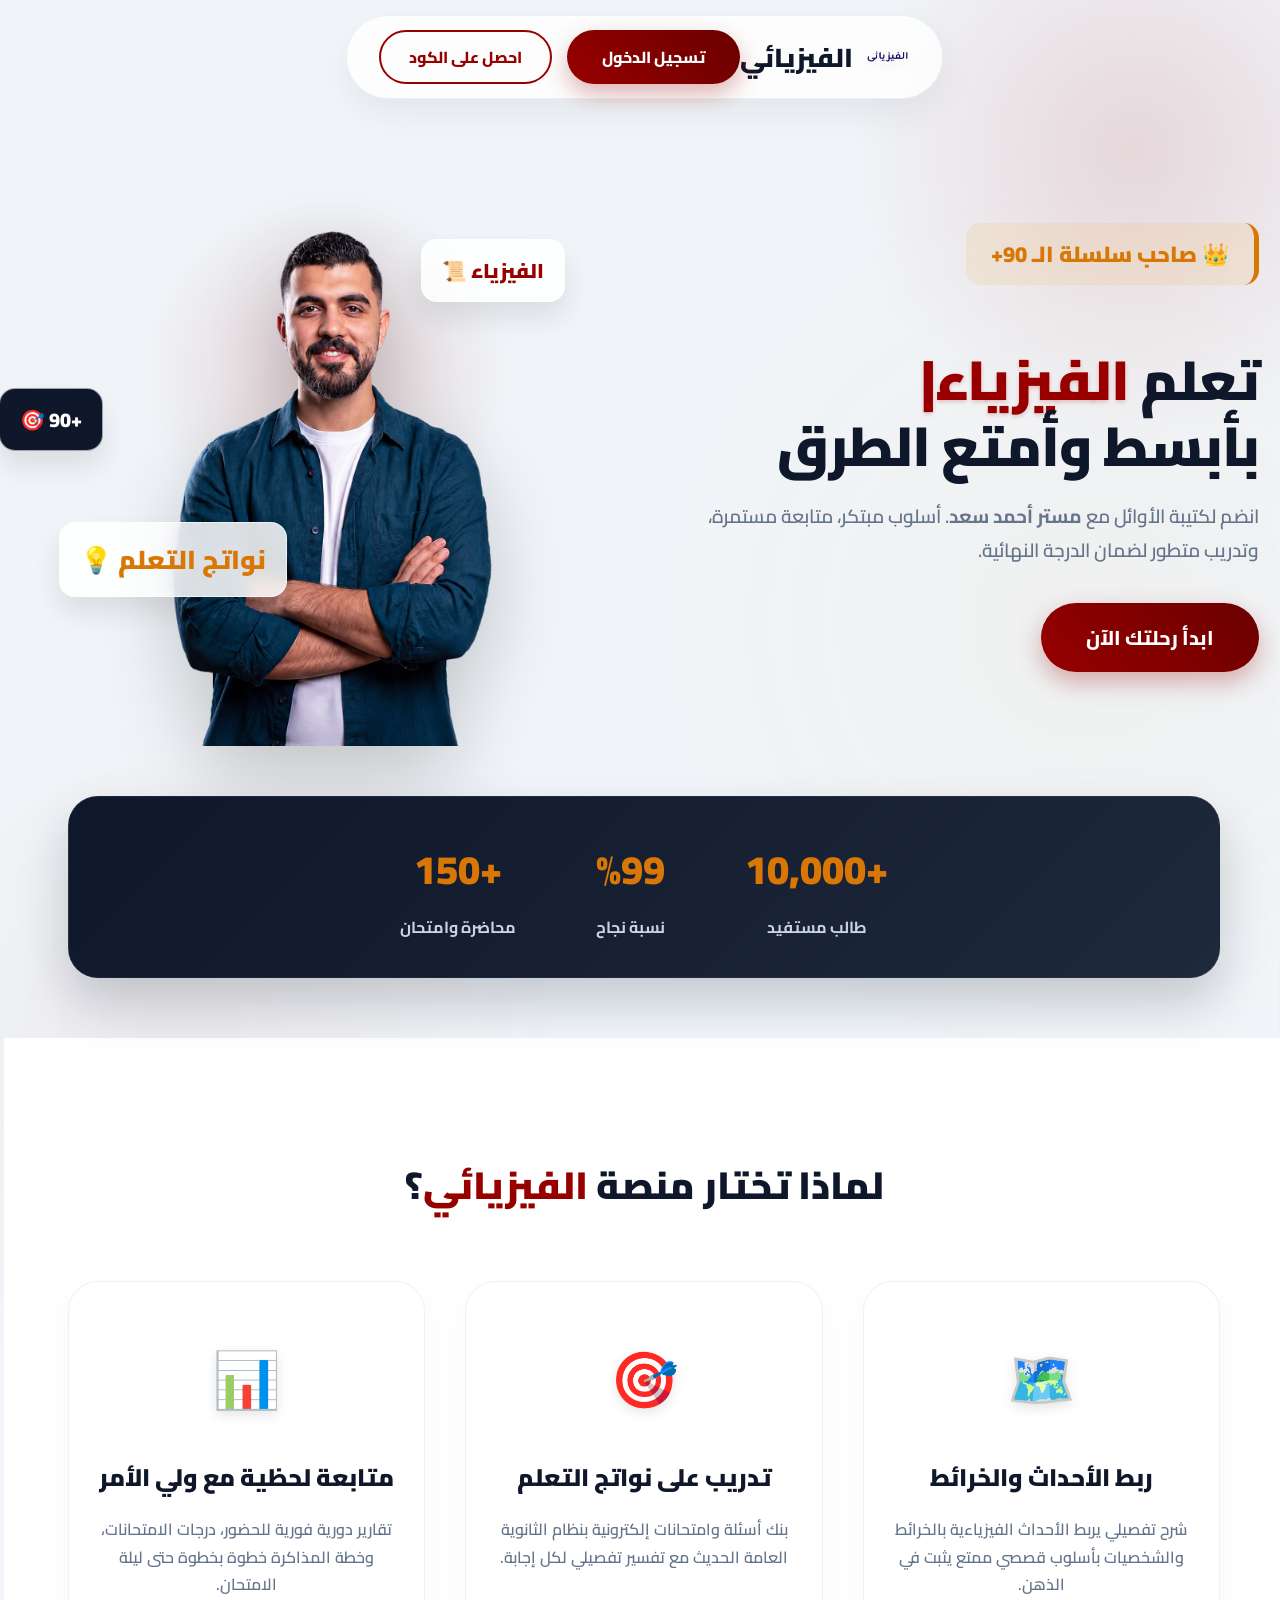
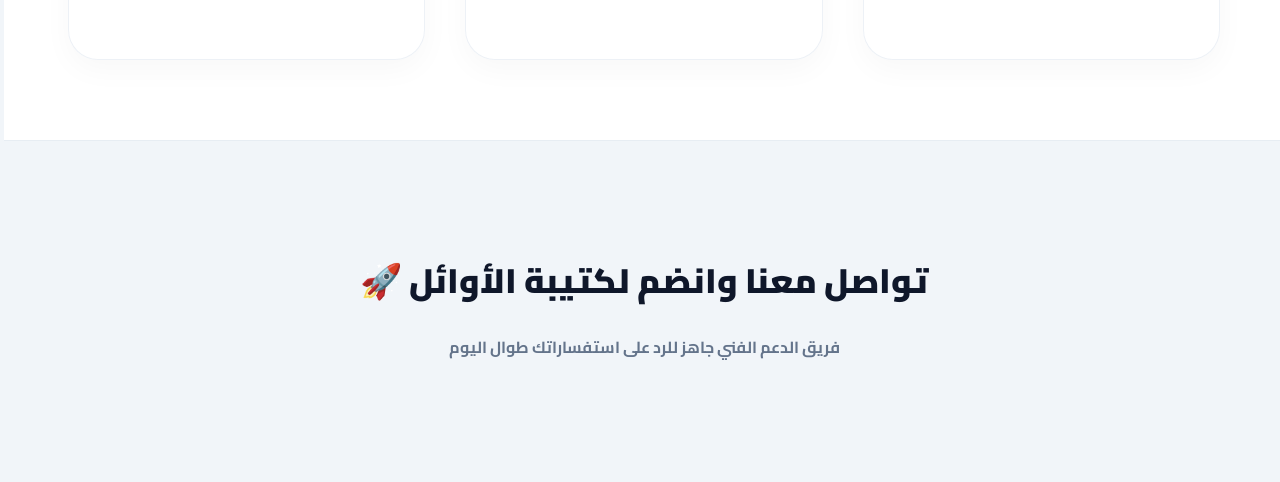
==== commit 6e9a47e9: "Add files via upload" ====
--- a/parent.html
+++ b/parent.html
@@ -3,710 +3,1141 @@
 <head>
     <meta charset="UTF-8">
     <meta name="viewport" content="width=device-width, initial-scale=1.0">
-    <title>منصة الطالب | El-Senior</title>
-    <link href="https://fonts.googleapis.com/css2?family=Cairo:wght@400;600;700;800&display=swap" rel="stylesheet">
+    <title>منصة الطالب | الفيزيائي VIP</title>
+    
+    <link rel="icon" type="image/png" href="logo.png">
+    <link rel="shortcut icon" href="logo.png">
+    <link rel="apple-touch-icon" href="logo.png">
+
+    <meta property="og:title" content="منصة الطالب | الفيزيائي">
+    <meta property="og:description" content="تعلم الفيزياء بأبسط وأمتع الطرق مع مستر أحمد سعد">
+    <meta property="og:image" content="logo.png">
+    <meta property="og:type" content="website">
+
+    <meta name="description" content="منصة الفيزيائي التعليمية لمستر أحمد سعد، خبير تدريس مادة الفيزياء للثانوية العامة.">
+    
+    <link href="https://fonts.googleapis.com/css2?family=Cairo:wght@400;600;700;900&display=swap" rel="stylesheet">
+    <meta name="google-site-verification" content="drZjRuAbbW_q44f7L9jwYfN19uJqpcbithI-6bMrOZg" />
+    <script src="https://unpkg.com/html5-qrcode" type="text/javascript"></script>
+    <!-- 🎬 مكتبة المشغل الاحترافي Plyr.js -->
+    <link rel="stylesheet" href="https://cdn.plyr.io/3.7.8/plyr.css" />
+    <script src="https://cdn.plyr.io/3.7.8/plyr.polyfilled.js"></script>
     <style>
-/* ========================================== */
-/* 🎨 ألوان الهوية الثابتة والفاخرة (Premium) */
-/* ========================================== */
-* { box-sizing: border-box; scroll-behavior: smooth; } 
-
-:root {
-    --primary: #0a0098;       /* أحمر عنابي (تاريخي فخم) */
-    --primary-hover: #09044f
-    ; /* أحمر داكن للـ Hover */
-    --secondary: #0f172a;     /* كحلي ملكي داكن جداً */ 
-    --accent: #d97706;        /* ذهبي أنيق */
-    --bg-color: #f8fafc; 
-    --card-bg: #ffffff;
-    --text-main: #1e293b;
-    --text-muted: #64748b;
-    --border: #e2e8f0;
-    --success: #10b981;
-    --danger: #ef4444;
-}
-
-body { 
-    font-family: 'Cairo', sans-serif; 
-    background-color: var(--bg-color); 
-    margin: 0; padding: 0;
-    color: var(--text-main); 
-    overflow-x: hidden;
-}
-
-/* ========================================== */
-/* 🌍 الصفحة الرئيسية (Landing Page - VIP) */
-/* ========================================== */
-.landing-page {
+        /* ========================================== */
+        /* 🎨 الهوية البصرية الجديدة (Premium VIP) */
+        /* ========================================== */
+        * { box-sizing: border-box; scroll-behavior: smooth; font-family: 'Cairo', sans-serif; } 
+        :root {
+            --primary: #980000;       
+            --primary-hover: #6a0000; 
+            --secondary: #0f172a;     
+            --accent: #d97706;        
+            --bg-color: #f1f5f9; 
+            --card-bg: rgba(255, 255, 255, 0.85);
+            --text-main: #1e293b;
+            --text-muted: #64748b;
+            --border: rgba(226, 232, 240, 0.6);
+            --glass-shadow: 0 8px 32px 0 rgba(31, 38, 135, 0.07);
+            --success: #10b981;
+            --danger: #ef4444;
+        }
+
+        body { 
+            background: var(--bg-color); 
+            background-image: radial-gradient(circle at 15% 50%, rgba(152, 0, 0, 0.04), transparent 25%),
+                              radial-gradient(circle at 85% 30%, rgba(217, 119, 6, 0.04), transparent 25%);
+            margin: 0; padding: 0; color: var(--text-main); overflow-x: hidden;
+        }
+
+        /* سكرول بار احترافي */
+        ::-webkit-scrollbar { width: 8px; }
+        ::-webkit-scrollbar-track { background: transparent; }
+        ::-webkit-scrollbar-thumb { background: #cbd5e1; border-radius: 10px; }
+        ::-webkit-scrollbar-thumb:hover { background: var(--primary); }
+
+        /* ========================================== */
+        /* 🌍 الصفحة الرئيسية (Landing Page) */
+        /* ========================================== */
+        .landing-page { min-height: 100vh; display: flex; flex-direction: column; position: relative; }
+        .landing-navbar {
+            display: flex; justify-content: space-between; align-items: center;
+            padding: 15px 5%; position: sticky; top: 10px; z-index: 100;
+            background: rgba(255, 255, 255, 0.7); backdrop-filter: blur(16px);
+            border: 1px solid var(--border); border-radius: 20px;
+            box-shadow: var(--glass-shadow); margin: 0 2%;
+        }
+        .landing-logo { font-size: 26px; font-weight: 900; color: var(--secondary); display: flex; align-items: center; gap: 12px; }
+        .landing-logo img { width: 45px; filter: drop-shadow(0 4px 6px rgba(0,0,0,0.1)); }
+        
+        .nav-actions { display: flex; gap: 15px; }
+
+        .btn-outline { background: transparent; color: var(--primary); border: 2px solid var(--primary); padding: 10px 28px; border-radius: 50px; font-weight: 800; font-size: 16px; cursor: pointer; transition: 0.4s; }
+        .btn-outline:hover { background: var(--primary); color: white; transform: translateY(-3px); box-shadow: 0 10px 20px rgba(152, 0, 0, 0.15); }
+        .btn-solid { background: linear-gradient(45deg, var(--primary), var(--primary-hover)); color: white; border: none; padding: 12px 35px; border-radius: 50px; font-weight: 800; font-size: 16px; cursor: pointer; transition: 0.4s cubic-bezier(0.175, 0.885, 0.32, 1.275); box-shadow: 0 10px 25px rgba(152, 0, 0, 0.3); }
+        .btn-solid:hover { transform: translateY(-4px) scale(1.02); box-shadow: 0 15px 35px rgba(152, 0, 0, 0.4); }
+
+        .hero-section { display: flex; align-items: center; justify-content: space-between; padding: 60px 5%; flex-wrap: wrap-reverse; gap: 40px; z-index: 1; }
+        .hero-content { flex: 1; min-width: 300px; animation: fadeInUp 1s ease-out forwards; }
+        .hero-content h1 { font-size: 55px; font-weight: 900; color: var(--secondary); line-height: 1.2; margin-bottom: 20px; letter-spacing: -1px; }
+        .hero-content h1 span { color: var(--primary); text-shadow: 0 2px 4px rgba(152, 0, 0, 0.2); }
+        .hero-content p { font-size: 19px; color: var(--text-muted); font-weight: 600; line-height: 1.8; margin-bottom: 35px; max-width: 95%; }
+        
+        .hero-image-wrapper { flex: 1; min-width: 300px; display: flex; justify-content: center; position: relative; animation: fadeInUp 1.2s ease-out forwards; }
+        .hero-image-bg { position: absolute; width: 450px; height: 450px; background: radial-gradient(circle, rgba(152, 0, 0, 0.15) 0%, transparent 60%); z-index: 1; border-radius: 50%; }
+        .hero-image-wrapper img { width: 100%; max-width: 420px; z-index: 2; border-radius: 30px; filter: drop-shadow(0 30px 40px rgba(0,0,0,0.2)); }
+        
+        .float-icon { position: absolute; padding: 12px 20px; border-radius: 16px; font-weight: 900; font-size: 20px; z-index: 3; color: var(--primary); background: rgba(255, 255, 255, 0.85); backdrop-filter: blur(8px); border: 1px solid rgba(255, 255, 255, 0.6); box-shadow: 0 15px 30px rgba(0,0,0,0.1); animation: floating 4s ease-in-out infinite alternate; }
+        .float-1 { top: 15%; right: 10%; animation-delay: 0s; }
+        .float-2 { bottom: 25%; left: 5%; animation-delay: 1.5s; font-size: 26px; color: var(--accent); }
+        .float-3 { top: 40%; left: -5%; animation-delay: 3s; background: var(--secondary); color: white; }
+
+        @keyframes floating { 0% { transform: translateY(0px) rotate(0deg); } 100% { transform: translateY(-18px) rotate(4deg); } }
+        @keyframes fadeInUp { from { opacity: 0; transform: translateY(40px); } to { opacity: 1; transform: translateY(0); } }
+
+        .trust-bar { display: flex; justify-content: center; gap: 80px; flex-wrap: wrap; background: linear-gradient(135deg, var(--secondary), #1e293b); padding: 35px 20px; margin: 0 5% 60px 5%; border-radius: 30px; box-shadow: 0 25px 50px rgba(15, 23, 42, 0.2); border: 1px solid rgba(255,255,255,0.05); z-index: 10; position: relative;}
+        .trust-item { text-align: center; }
+        .trust-item h2 { margin: 0; color: var(--accent); font-size: 40px; font-weight: 900; }
+        .trust-item p { margin: 5px 0 0 0; color: #cbd5e1; font-weight: bold; font-size: 16px; }
+
+        .features-section { padding: 80px 5%; text-align: center; background: white; }
+        .features-section h2 { font-size: 38px; font-weight: 900; color: var(--secondary); margin-bottom: 60px; }
+        .features-grid { display: grid; grid-template-columns: repeat(auto-fit, minmax(300px, 1fr)); gap: 40px; }
+        .feature-card { background: var(--card-bg); padding: 45px 30px; border-radius: 30px; border: 1px solid var(--border); box-shadow: 0 10px 30px rgba(0,0,0,0.03); position: relative; overflow: hidden; transition: 0.4s cubic-bezier(0.175, 0.885, 0.32, 1.275); }
+        .feature-card::after { content: ''; position: absolute; bottom: 0; left: 0; width: 100%; height: 5px; background: linear-gradient(90deg, var(--primary), var(--accent)); transform: scaleX(0); transition: 0.4s ease; transform-origin: right; }
+        .feature-card:hover { transform: translateY(-12px); box-shadow: 0 25px 50px rgba(0,0,0,0.08); }
+        .feature-card:hover::after { transform: scaleX(1); transform-origin: left; }
+        .feature-icon { font-size: 55px; margin-bottom: 25px; filter: drop-shadow(0 4px 6px rgba(0,0,0,0.1)); }
+        .feature-card h3 { font-size: 24px; font-weight: 900; color: var(--secondary); margin-bottom: 15px; }
+        .feature-card p { font-size: 16px; color: var(--text-muted); font-weight: 600; line-height: 1.7; }
+
+        .contact-section { background: var(--bg-color); padding: 80px 5%; text-align: center; border-top: 1px solid var(--border); }
+        .contact-section h2 { font-size: 34px; font-weight: 900; color: var(--secondary); margin-bottom: 20px; }
+        .contact-numbers { display: flex; justify-content: center; gap: 20px; flex-wrap: wrap; margin-top: 40px; }
+        .social-btn { padding: 14px 30px; border-radius: 50px; font-size: 16px; font-weight: 900; display: inline-flex; align-items: center; gap: 12px; text-decoration: none; color: white; transition: 0.4s cubic-bezier(0.175, 0.885, 0.32, 1.275); border: none; cursor: pointer; box-shadow: 0 10px 25px rgba(0,0,0,0.15); }
+        .social-btn:hover { transform: translateY(-5px) scale(1.05); box-shadow: 0 15px 35px rgba(0,0,0,0.25); color: white; }
+        .btn-facebook { background: linear-gradient(45deg, #1877F2, #0b3f83); }
+        .btn-youtube { background: linear-gradient(45deg, #FF0000, #980000); }
+        .btn-whatsapp { background: linear-gradient(45deg, #25D366, #128C7E); }
+        .social-icon-img { width: 24px; height: 24px; fill: currentColor; }
+
+        .cursor { color: var(--primary); animation: blink 0.8s infinite; }
+        @keyframes blink { 0%, 100% { opacity: 1; } 50% { opacity: 0; } }
+
+        /* ========================================== */
+        /* 💻 واجهة المنصة الداخلية (App Dashboard) */
+        /* ========================================== */
+        #app-layout { display: none; height: 100vh; overflow: hidden; background: var(--bg-color); }
+        .topbar { background: var(--card-bg); backdrop-filter: blur(20px); height: 80px; display: flex; justify-content: space-between; align-items: center; padding: 0 30px; box-shadow: var(--glass-shadow); z-index: 10; position: relative; border-bottom: 1px solid var(--border); }
+        .student-info { display: flex; align-items: center; gap: 15px; }
+        .student-info img { border: 2px solid var(--primary); padding: 2px; }
+        .student-name { font-weight: 900; color: var(--secondary); font-size: 19px; margin: 0; }
+        .wallet-btn { background: rgba(16, 185, 129, 0.1); color: var(--success); border: 2px solid rgba(16, 185, 129, 0.3); padding: 8px 20px; border-radius: 20px; font-weight: 800; font-size: 16px; cursor: pointer; display: flex; align-items: center; gap: 8px; transition: 0.3s; }
+        .wallet-btn:hover { background: rgba(16, 185, 129, 0.2); transform: scale(1.05); }
+        
+        .main-container { display: flex; height: calc(100vh - 80px); padding: 20px; gap: 20px; }
+        
+        /* Floating Sidebar */
+        .sidebar { 
+            width: 260px; background: var(--card-bg); backdrop-filter: blur(20px); border: 1px solid var(--border);
+            border-radius: 24px; padding: 25px 15px; display: flex; flex-direction: column; gap: 8px; box-shadow: var(--glass-shadow); overflow-y: auto;
+        }
+        .nav-item { padding: 16px 20px; color: var(--text-muted); cursor: pointer; font-weight: 800; font-size: 16px; display: flex; align-items: center; gap: 12px; transition: 0.3s; border-radius: 16px; }
+        .nav-item:hover { background: rgba(152, 0, 0, 0.05); color: var(--primary); transform: translateX(-5px); }
+        .nav-item.active { background: linear-gradient(45deg, var(--primary), var(--primary-hover)); color: white; box-shadow: 0 8px 20px rgba(152, 0, 0, 0.25); }
+
+        .content-area { flex: 1; overflow-y: auto; padding: 10px 20px 40px 20px; }
+        .tab-content { display: none; animation: fadeIn 0.4s ease; }
+        .tab-content.active { display: block; }
+
+        /* كارت الطالب الـ VIP الداخلي */
+        .premium-student-card {
+            background: linear-gradient(135deg, var(--secondary), #0f172a);
+            border: 1px solid rgba(255,255,255,0.1); box-shadow: 0 20px 40px rgba(15, 23, 42, 0.3);
+            border-radius: 30px; padding: 40px; position: relative; overflow: hidden;
+            margin-bottom: 30px; display: flex; flex-wrap: wrap; align-items: center; justify-content: space-between; gap: 20px;
+        }
+        .premium-student-card::after {
+            content: ''; position: absolute; top: 0; left: 0; right: 0; bottom: 0;
+            background: url('[data-uri]') repeat;
+            pointer-events: none;
+        }
+        .premium-student-card::before { content: ''; position: absolute; width: 300px; height: 300px; background: radial-gradient(circle, rgba(152,0,0,0.3) 0%, transparent 70%); top: -50px; right: -50px; opacity: 0.8; border-radius: 50%; pointer-events: none; }
+        
+        .student-info-col { flex: 2; min-width: 250px; z-index: 2; }
+        .student-barcode-col { flex: 1; min-width: 150px; text-align: left; z-index: 2; display: flex; flex-direction: column; align-items: flex-end; }
+        .student-data-row { display: flex; align-items: center; gap: 10px; margin-bottom: 12px; color: #cbd5e1; font-size: 16px; font-weight: bold; }
+        .student-data-row i { background: rgba(255,255,255,0.1); padding: 8px; border-radius: 10px; font-style: normal; font-size: 15px; display: flex; align-items: center; justify-content: center; }
+
+        .page-header { margin-bottom: 25px; }
+        .page-header h2 { color: var(--secondary); margin: 0 0 5px 0; font-size: 28px; font-weight: 900; letter-spacing: -0.5px; }
+        .page-header p { color: var(--text-muted); margin: 0; font-weight: bold; font-size: 15px;}
+
+        .table-card { background: var(--card-bg); border-radius: 24px; border: 1px solid var(--border); overflow: hidden; box-shadow: var(--glass-shadow); backdrop-filter: blur(10px); }
+        .full-table { width: 100%; border-collapse: collapse; }
+        .full-table th, .full-table td { padding: 18px 20px; text-align: right; border-bottom: 1px solid var(--border); font-weight: bold; }
+        .full-table th { background: rgba(241, 245, 249, 0.7); color: var(--secondary); font-weight: 900; font-size: 15px; }
+        .full-table tr:hover td { background: #f1f5f9; }
+        .badge { padding: 6px 12px; border-radius: 20px; font-weight: 800; font-size: 13px; }
+        .badge-present { color: #047857; background: #d1fae5; }
+        .badge-absent { color: #b91c1c; background: #fee2e2; }
+
+        .btn { width: 100%; background: linear-gradient(45deg, var(--primary), var(--primary-hover)); color: white; border: none; padding: 14px 20px; border-radius: 15px; font-size: 16px; font-weight: 900; cursor: pointer; transition: 0.3s; box-shadow: 0 5px 15px rgba(152,0,0,0.2); }
+        .btn:hover { transform: translateY(-2px); box-shadow: 0 10px 20px rgba(152,0,0,0.3); }
+        .btn-secondary { background: var(--secondary); box-shadow: 0 5px 15px rgba(15,23,42,0.2); }
+        .btn-secondary:hover { background: #1e293b; box-shadow: 0 10px 20px rgba(15,23,42,0.3); }
+
+        /* Modal VIP */
+        .auth-overlay { position: fixed; top: 0; left: 0; width: 100%; height: 100%; background: rgba(15, 23, 42, 0.9); backdrop-filter: blur(15px); display: none; justify-content: center; align-items: center; z-index: 99999; }
+        .auth-overlay.active { display: flex; animation: fadeIn 0.3s ease; }
+        .auth-container { display: flex; width: 100%; max-width: 950px; min-height: 600px; background: var(--card-bg); border-radius: 30px; box-shadow: 0 40px 80px rgba(0,0,0,0.5); overflow: hidden; border: 1px solid rgba(255, 255, 255, 0.1); }
+        .auth-form-side { flex: 1.2; padding: 60px 50px; display: flex; flex-direction: column; justify-content: center; background: #ffffff; max-height: 90vh; overflow-y: auto; position: relative; }
+        .auth-brand-side { flex: 0.8; background: linear-gradient(145deg, var(--secondary) 0%, #1e293b 100%); color: white; padding: 50px 40px; display: flex; flex-direction: column; align-items: center; justify-content: center; text-align: center; position: relative; overflow: hidden; }
+        .auth-brand-side::before { content: ''; position: absolute; width: 400px; height: 400px; background: radial-gradient(circle, rgba(152, 0, 0, 0.4) 0%, transparent 60%); top: -100px; right: -100px; border-radius: 50%; pointer-events: none; }
+        .auth-brand-side::after { content: ''; position: absolute; width: 300px; height: 300px; background: radial-gradient(circle, rgba(217, 119, 6, 0.15) 0%, transparent 60%); bottom: -50px; left: -50px; border-radius: 50%; pointer-events: none; }
+        .modal-logo-wrapper { background: white; width: 140px; height: 140px; border-radius: 50%; display: flex; align-items: center; justify-content: center; box-shadow: 0 20px 40px rgba(0,0,0,0.3); z-index: 2; margin-bottom: 25px; border: 4px solid rgba(255,255,255,0.05); padding: 15px; }
+        .modal-logo-wrapper img { max-width: 100%; max-height: 100%; border-radius: 50%; }
+        
+        .auth-input-group { margin-bottom: 22px; text-align: right; width: 100%; }
+        .auth-input-group label { display: block; margin-bottom: 10px; font-weight: 900; color: var(--secondary); font-size: 15px; }
+        .auth-input-group input, .auth-input-group select { width: 100%; padding: 16px 20px; border: 2px solid #e2e8f0; border-radius: 16px; font-size: 16px; transition: all 0.3s ease; background: #f8fafc; color: var(--text-main); font-weight: 700; }
+        .auth-input-group input:focus, .auth-input-group select:focus { border-color: var(--primary); background: white; outline: none; box-shadow: 0 0 0 4px rgba(152, 0, 0, 0.1); }
+        .auth-btn-submit { width: 100%; background: linear-gradient(45deg, var(--primary), var(--primary-hover)); color: white; border: none; padding: 18px; border-radius: 16px; font-size: 18px; font-weight: 900; cursor: pointer; transition: all 0.3s ease; margin-top: 15px; box-shadow: 0 10px 25px rgba(152,0,0,0.25); }
+        .auth-btn-submit:hover { transform: translateY(-3px); box-shadow: 0 15px 35px rgba(152,0,0,0.35); }
+        .auth-btn-outline { background: transparent; color: var(--secondary); border: 2px solid #e2e8f0; box-shadow: none; margin-top: 15px; }
+        .auth-btn-outline:hover { background: #f1f5f9; color: var(--primary); border-color: #cbd5e1; transform: translateY(-2px); }
+        .close-auth { position: absolute; top: 25px; left: 25px; background: #f1f5f9; border: none; width: 45px; height: 45px; border-radius: 50%; font-size: 20px; cursor: pointer; transition: 0.3s; z-index: 10; display: flex; align-items: center; justify-content: center; color: var(--text-muted); }
+        .close-auth:hover { background: var(--danger); color: white; transform: rotate(90deg); }
+
+        /* Toast Styling (إشعارات منبثقة) */
+        #premium-toast-container { position: fixed; top: 30px; left: 30px; z-index: 999999; display: flex; flex-direction: column; gap: 15px; pointer-events: none; }
+        .premium-toast { min-width: 320px; max-width: 420px; background: rgba(255, 255, 255, 0.98); backdrop-filter: blur(10px); border-radius: 16px; box-shadow: 0 20px 40px rgba(0,0,0,0.15); display: flex; flex-direction: column; overflow: hidden; animation: slideInLeftToast 0.5s cubic-bezier(0.175, 0.885, 0.32, 1.275) forwards; border: 1px solid rgba(255,255,255,0.5); }
+        .premium-toast-content { display: flex; align-items: center; padding: 18px 24px; gap: 18px; direction: rtl; }
+        .toast-icon { font-size: 28px; display: flex; align-items: center; justify-content: center; }
+        .toast-text { color: #1e293b; font-size: 15px; font-weight: 800; line-height: 1.5; flex: 1; text-align: right; }
+        .toast-success { border-right: 6px solid #10b981; }
+        .toast-error { border-right: 6px solid #ef4444; }
+
+        @media (max-width: 768px) {
+            .hero-section { flex-direction: column; text-align: center; }
+            .auth-brand-side { display: none; }
+            .auth-container { flex-direction: column; width: 95%; }
+            .auth-form-side { padding: 40px 20px; }
+            .main-container { flex-direction: column; padding: 10px; }
+            .sidebar { width: 100%; height: auto; flex-direction: row; overflow-x: auto; padding: 10px; position: sticky; top: 0; z-index: 100; border-radius: 16px; margin-bottom: 15px; }
+            .nav-item { padding: 10px 20px; white-space: nowrap; font-size: 14px; }
+            .nav-item:hover { transform: none; }
+            .content-area { padding: 5px; }
+            .premium-student-card { flex-direction: column; text-align: center; }
+            .student-barcode-col { align-items: center; width: 100%; margin-top: 15px; }
+        }
+        
+        @keyframes fadeIn { from { opacity: 0; transform: translateY(10px); } to { opacity: 1; transform: translateY(0); } }
+        @keyframes slideInLeftToast { 0% { opacity: 0; transform: translateX(-60px) scale(0.9); } 100% { opacity: 1; transform: translateX(0) scale(1); } }
+        @keyframes slideOutLeftToast { 0% { opacity: 1; transform: translateX(0) scale(1); max-height: 100px; margin-bottom: 15px; } 100% { opacity: 0; transform: translateX(-60px) scale(0.9); max-height: 0; margin-bottom: 0; padding: 0; border: none; } }
+        @keyframes floatWatermark { 0%, 100% { top: 10%; left: 10%; } 25% { top: 80%; left: 20%; } 50% { top: 50%; left: 80%; } 75% { top: 20%; left: 60%; } }
+        .no-select { user-select: none; -webkit-user-select: none; -ms-user-select: none; }
+
+        /* مشغل الفيديو للموبايل */
+        @media (max-width: 768px) {
+            #protected-course-screen { flex-direction: column !important; }
+            #protected-course-screen > div:first-child { padding: 10px 15px !important; }
+            #protected-course-screen > div:first-child > div { width: 100% !important; justify-content: space-between !important; gap: 10px !important; }
+            #player-course-title { font-size: 14px !important; border-right: none !important; padding-right: 0 !important; flex: 1; text-align: right; line-height: 1.4; }
+            #protected-course-screen button[onclick="closeCoursePlayer()"] { padding: 8px 12px !important; font-size: 12px !important; white-space: nowrap; }
+            #anti-record-container { display: flex !important; flex-direction: column-reverse !important; width: 100% !important; flex: 1 !important; }
+            #video-wrapper { width: 100% !important; height: 250px !important; min-height: 250px !important; flex: none !important; }
+            #player-playlist { width: 100% !important; height: auto !important; flex: 1 !important; border-left: none !important; border-top: 2px solid #1e293b !important; padding: 15px !important; overflow-y: auto !important; }
+        }
+
+        /* ========================================== */
+        /* 🎨 ثيمات الصفوف الديناميكية والوضع الليلي (VIP) */
+        /* ========================================== */
+        body.theme-grade-1 { --primary: #b45309; --primary-hover: #78350f; --accent: #f59e0b; } /* ذهبي فرعوني لأولى ثانوي */
+        body.theme-grade-2 { --primary: #047857; --primary-hover: #064e3b; --accent: #10b981; } /* زمردي إسلامي لتانية ثانوي */
+        body.theme-grade-3 { --primary: #980000; --primary-hover: #6a0000; --accent: #d97706; } /* أحمر ملكي لتالتة ثانوي */
+
+        body.dark-mode {
+            --bg-color: #090d16;
+            --card-bg: rgba(15, 23, 42, 0.9);
+            --text-main: #f8fafc;
+            --text-muted: #94a3b8;
+            --border: rgba(51, 65, 85, 0.6);
+            --secondary: #f1f5f9;
+        }
+        body.dark-mode .table-card,
+        body.dark-mode .q-slide,
+        body.dark-mode #notif-dropdown {
+            background: #1e293b !important;
+            color: #f8fafc !important;
+            border-color: #334155 !important;
+        }
+        body.dark-mode .full-table th { background: #0f172a; color: #f8fafc; }
+        body.dark-mode .full-table tr:hover td { background: #334155; }
+
+        /* 📱 شريط تطبيق سفلي للموبايل (Bottom App Bar) */
+        @media (max-width: 768px) {
+            #app-layout { height: auto; min-height: 100vh; overflow-y: auto; padding-bottom: 85px; }
+            .main-container { height: auto; padding-bottom: 30px; }
+            .sidebar {
+                position: fixed !important;
+                bottom: 0 !important;
+                top: auto !important;
+                left: 0;
+                right: 0;
+                width: 100% !important;
+                margin: 0 !important;
+                border-radius: 24px 24px 0 0 !important;
+                padding: 8px 10px !important;
+                background: var(--card-bg) !important;
+                backdrop-filter: blur(20px) !important;
+                box-shadow: 0 -10px 30px rgba(0,0,0,0.15) !important;
+                justify-content: space-around;
+                z-index: 9999 !important;
+            }
+            .nav-item {
+                flex-direction: column;
+                gap: 4px;
+                padding: 8px 12px !important;
+                font-size: 11px !important;
+                border-radius: 12px;
+                text-align: center;
+            }
+        }
+
+        /* 🎨 تخصيص مشغل الفيديو Plyr.js ليتماشى مع هوية الفيزيائي */
+        :root {
+            --plyr-color-main: var(--primary);
+            --plyr-font-family: 'Cairo', sans-serif;
+            --plyr-control-radius: 10px;
+        }
+        .plyr--video { height: 100% !important; width: 100% !important; }
+
+        /* ========================================================= */
+/* 💳 بطاقة بنك الفيزيائي التفاعلية + أنيميشن اللاندينج والـ Auth */
+/* ========================================================= */
+
+/* 1. تحسينات خلفية اللاندينج بيدج المتحركة */
+.landing-page::before {
+    content: '';
+    position: absolute;
+    width: 600px;
+    height: 600px;
+    background: radial-gradient(circle, rgba(152, 0, 0, 0.12) 0%, transparent 70%);
+    top: -150px;
+    right: -150px;
+    border-radius: 50%;
+    animation: pulseGlowBg 6s ease-in-out infinite alternate;
+    pointer-events: none;
+}
+@keyframes pulseGlowBg {
+    0% { transform: scale(1) translate(0, 0); opacity: 0.7; }
+    100% { transform: scale(1.2) translate(-30px, 30px); opacity: 1; }
+}
+
+/* 2. أنيميشن نافذة تسجيل الدخول والتنقل بين التبويبات */
+.auth-overlay.active .auth-container {
+    animation: modalPopIn 0.45s cubic-bezier(0.175, 0.885, 0.32, 1.275) forwards;
+}
+@keyframes modalPopIn {
+    0% { opacity: 0; transform: scale(0.88) translateY(30px); }
+    100% { opacity: 1; transform: scale(1) translateY(0); }
+}
+
+#login-form-view, #guest-form-view, #forgot-form-view, #register-form-view {
+    animation: slideFadeForm 0.35s ease-out forwards;
+}
+@keyframes slideFadeForm {
+    from { opacity: 0; transform: translateX(20px); }
+    to { opacity: 1; transform: translateX(0); }
+}
+
+/* 3. تصميم بطاقة بنك الفيزيائي (HISTORIA VIP BANK CARD) */
+.historia-bank-card {
+    width: 100%;
+    max-width: 430px;
+    height: 245px;
+    margin: 0 auto 30px auto;
+    border-radius: 24px;
+    padding: 26px 30px;
+    background: linear-gradient(135deg, #0f172a 0%, #3b0000 55%, #980000 100%);
+    color: #ffffff;
+    box-shadow: 0 25px 50px rgba(152, 0, 0, 0.3), inset 0 1px 1px rgba(255, 255, 255, 0.25);
+    position: relative;
+    overflow: hidden;
+    display: flex;
+    flex-direction: column;
+    justify-content: space-between;
+    direction: ltr;
+    user-select: none;
+    transition: transform 0.4s cubic-bezier(0.175, 0.885, 0.32, 1.275), box-shadow 0.4s ease;
+    border: 1px solid rgba(255, 215, 0, 0.25);
+}
+
+.historia-bank-card:hover, .historia-bank-card.typing-active {
+    transform: translateY(-6px) rotateX(4deg) rotateY(-3deg);
+    box-shadow: 0 30px 60px rgba(152, 0, 0, 0.45), 0 0 25px rgba(245, 158, 11, 0.25);
+}
+
+/* لمعة البطاقة المتحركة */
+.historia-bank-card::before {
+    content: '';
+    position: absolute;
+    top: 0; left: -120%;
+    width: 60%; height: 100%;
+    background: linear-gradient(90deg, transparent, rgba(255, 255, 255, 0.14), transparent);
+    transform: skewX(-25deg);
+    transition: 0.7s;
+    pointer-events: none;
+}
+.historia-bank-card.typing-active::before, .historia-bank-card:hover::before {
+    left: 140%;
+}
+
+.bank-card-top {
+    display: flex;
+    justify-content: space-between;
+    align-items: center;
+    z-index: 2;
+}
+
+.bank-brand {
+    display: flex;
+    align-items: center;
+    gap: 10px;
+}
+.bank-brand img {
+    width: 38px;
+    height: 38px;
+    border-radius: 50%;
+    border: 2px solid #fbbf24;
+    background: #fff;
+}
+.bank-brand-title {
+    font-weight: 900;
+    font-size: 18px;
+    letter-spacing: 1.5px;
+    color: #fbbf24;
+    text-shadow: 0 2px 10px rgba(251, 191, 36, 0.4);
+}
+
+.bank-chip {
+    width: 50px;
+    height: 38px;
+    border-radius: 8px;
+    background: linear-gradient(135deg, #fde68a 0%, #d97706 100%);
+    position: relative;
+    box-shadow: inset 0 1px 2px rgba(255,255,255,0.6), 0 4px 10px rgba(0,0,0,0.3);
+    display: flex;
+    align-items: center;
+    justify-content: center;
+}
+.bank-chip::after {
+    content: '';
+    width: 34px;
+    height: 24px;
+    border: 1px solid rgba(120, 53, 15, 0.45);
+    border-radius: 4px;
+}
+
+/* خانات الـ 16 رقم على البطاقة */
+.bank-card-number {
+    font-family: 'Courier New', monospace;
+    font-size: 24px;
+    font-weight: 900;
+    letter-spacing: 3px;
+    color: #ffffff;
+    text-align: center;
+    margin: 15px 0;
+    text-shadow: 0 3px 8px rgba(0, 0, 0, 0.5);
+    z-index: 2;
+    display: flex;
+    justify-content: space-between;
+    padding: 8px 14px;
+    border-radius: 12px;
+    background: rgba(0, 0, 0, 0.25);
+    border: 1px solid rgba(255, 255, 255, 0.1);
+}
+
+.bank-digit-group {
+    display: inline-block;
+    transition: transform 0.2s ease, color 0.2s ease;
+}
+.bank-digit-group.active-group {
+    color: #fbbf24;
+    transform: scale(1.08);
+}
+
+.bank-card-bottom {
+    display: flex;
+    justify-content: space-between;
+    align-items: flex-end;
+    z-index: 2;
+    direction: rtl;
+}
+
+.bank-holder-label {
+    font-size: 10px;
+    color: #cbd5e1;
+    text-transform: uppercase;
+    margin-bottom: 2px;
+}
+.bank-holder-name {
+    font-size: 15px;
+    font-weight: 900;
+    color: #ffffff;
+}
+
+
+/* ========================================================= */
+/* 🚀 التطوير الاحترافي الشامل: OTP V15 + Floating Nav V2 + Desktop Bento */
+/* ========================================================= */
+
+/* 1. تحسينات عامة للـ Desktop والـ Landing Page */
+.landing-navbar {
+    max-width: 1320px;
+    margin: 15px auto 0 auto !important;
+    padding: 14px 32px !important;
+    border-radius: 100px !important;
+    background: rgba(255, 255, 255, 0.82) !important;
+    box-shadow: 0 15px 35px rgba(15, 23, 42, 0.06) !important;
+}
+body.dark-mode .landing-navbar {
+    background: rgba(15, 23, 42, 0.85) !important;
+}
+
+.hero-section {
+    max-width: 1320px;
+    margin: 0 auto;
+    padding: 50px 25px !important;
+}
+
+/* تنظيم اللابتوب والشاشات الكبيرة */
+@media (min-width: 769px) {
+    .main-container {
+        max-width: 1440px;
+        margin: 0 auto;
+        padding: 24px 30px !important;
+        gap: 28px !important;
+    }
+    .sidebar {
+        width: 270px !important;
+        border-radius: 28px !important;
+        padding: 25px 18px !important;
+        background: var(--card-bg) !important;
+        box-shadow: 0 20px 45px rgba(15, 23, 42, 0.05) !important;
+    }
+    .content-area {
+        padding: 5px 10px 40px 10px !important;
+    }
+}
+
+/* زر تسجيل الخروج العلوي الجديد */
+.top-logout-btn {
+    background: rgba(239, 68, 68, 0.1);
+    color: var(--danger);
+    border: 1.5px solid rgba(239, 68, 68, 0.25);
+    padding: 8px 16px;
+    border-radius: 20px;
+    font-weight: 900;
+    font-size: 14px;
+    cursor: pointer;
+    display: flex;
+    align-items: center;
+    gap: 6px;
+    transition: all 0.3s cubic-bezier(0.175, 0.885, 0.32, 1.275);
+}
+.top-logout-btn:hover {
+    background: var(--danger);
+    color: #ffffff;
+    transform: translateY(-2px);
+    box-shadow: 0 8px 20px rgba(239, 68, 68, 0.3);
+}
+@media (max-width: 768px) {
+    .topbar { padding: 0 12px !important; height: 70px !important; }
+    .top-logout-btn span.logout-text { display: none; }
+    .top-logout-btn { padding: 8px 12px; border-radius: 14px; }
+    .wallet-btn { padding: 6px 12px !important; font-size: 13px !important; }
+    .student-name { font-size: 15px !important; }
+}
+
+/* ========================================================= */
+/* 🔐 2. تصميم شاشة التسجيل (OTP Animation V15) */
+/* ========================================================= */
+.otp-v15-card {
+    text-align: center;
+    padding: 10px 5px;
+}
+
+.otp-lock-badge {
+    width: 76px;
+    height: 76px;
+    margin: 0 auto 18px auto;
+    border-radius: 50%;
+    background: linear-gradient(135deg, rgba(152, 0, 0, 0.08), rgba(217, 119, 6, 0.12));
+    border: 2px solid rgba(152, 0, 0, 0.18);
+    display: flex;
+    align-items: center;
+    justify-content: center;
+    font-size: 34px;
+    box-shadow: 0 12px 30px rgba(152, 0, 0, 0.12);
+    animation: floatLock 3s ease-in-out infinite alternate;
+}
+@keyframes floatLock {
+    0% { transform: translateY(0px); }
+    100% { transform: translateY(-6px); }
+}
+
+/* حقل كود الطالب بتصميم كبسولة متوهجة */
+.otp-code-pill {
+    position: relative;
+    max-width: 340px;
+    margin: 0 auto 22px auto;
+}
+.otp-code-pill input {
+    width: 100%;
+    padding: 14px 20px !important;
+    border-radius: 18px !important;
+    border: 2px solid #e2e8f0 !important;
+    background: #f8fafc !important;
+    font-size: 20px !important;
+    font-weight: 900 !important;
+    color: var(--primary) !important;
+    text-align: center;
+    letter-spacing: 3px;
+    transition: all 0.3s ease;
+}
+.otp-code-pill input:focus {
+    background: #ffffff !important;
+    border-color: var(--primary) !important;
+    box-shadow: 0 10px 25px rgba(152, 0, 0, 0.12) !important;
+    transform: translateY(-2px);
+}
+
+/* شبكة مربعات رقم الهاتف الـ 11 (OTP Boxes) */
+.otp-boxes-wrapper {
+    display: flex;
+    justify-content: center;
+    gap: 6px;
+    direction: ltr;
+    margin: 12px auto 22px auto;
+    max-width: 100%;
+}
+
+.otp-digit-box {
+    width: 36px;
+    height: 48px;
+    border-radius: 12px;
+    border: 2px solid #cbd5e1;
+    background: #f8fafc;
+    font-size: 20px;
+    font-weight: 900;
+    color: var(--secondary);
+    text-align: center;
+    outline: none;
+    transition: all 0.22s cubic-bezier(0.175, 0.885, 0.32, 1.275);
+    padding: 0;
+}
+
+.otp-digit-box:focus {
+    border-color: var(--primary);
+    background: #ffffff;
+    transform: translateY(-4px) scale(1.06);
+    box-shadow: 0 10px 20px rgba(152, 0, 0, 0.18), 0 0 0 3px rgba(152, 0, 0, 0.1);
+}
+
+.otp-digit-box.filled {
+    border-color: var(--primary);
+    background: rgba(152, 0, 0, 0.04);
+    color: var(--primary);
+    animation: otpPop 0.25s cubic-bezier(0.175, 0.885, 0.32, 1.275);
+}
+
+.otp-digit-box.success-state {
+    border-color: #10b981 !important;
+    background: #d1fae5 !important;
+    color: #047857 !important;
+}
+
+.otp-digit-box.error-state {
+    border-color: #ef4444 !important;
+    background: #fee2e2 !important;
+    color: #b91c1c !important;
+    animation: shakeOtp 0.4s ease;
+}
+
+@keyframes otpPop {
+    0% { transform: scale(0.8); }
+    60% { transform: scale(1.14); }
+    100% { transform: scale(1); }
+}
+@keyframes shakeOtp {
+    0%, 100% { transform: translateX(0); }
+    25% { transform: translateX(-6px); }
+    75% { transform: translateX(6px); }
+}
+
+/* زر التحقق المتحرك (Verifying Pill) */
+.otp-status-btn {
+    width: 100%;
+    max-width: 360px;
+    margin: 5px auto 0 auto;
+    padding: 15px 24px;
+    border-radius: 50px;
+    border: none;
+    background: linear-gradient(45deg, var(--primary), var(--primary-hover));
+    color: white;
+    font-size: 16px;
+    font-weight: 900;
+    cursor: pointer;
+    display: flex;
+    align-items: center;
+    justify-content: center;
+    gap: 10px;
+    box-shadow: 0 12px 28px rgba(152, 0, 0, 0.28);
+    transition: all 0.3s ease;
+}
+.otp-status-btn.verifying {
+    background: linear-gradient(45deg, #4f46e5, #7c3aed);
+    box-shadow: 0 12px 28px rgba(99, 102, 241, 0.35);
+    pointer-events: none;
+}
+.otp-spinner {
+    width: 18px;
+    height: 18px;
+    border: 3px solid rgba(255,255,255,0.3);
+    border-top-color: #ffffff;
+    border-radius: 50%;
+    animation: spinOtp 0.7s linear infinite;
+    display: none;
+}
+.otp-status-btn.verifying .otp-spinner { display: inline-block; }
+@keyframes spinOtp { to { transform: rotate(360deg); } }
+
+@media (max-width: 480px) {
+    .otp-boxes-wrapper { gap: 4px; }
+    .otp-digit-box { width: 27px; height: 42px; font-size: 16px; border-radius: 9px; }
+}
+
+/* ========================================================= */
+/* 📱 3. شريط الموبايل السفلي العائم (Navigation Tabs V2) */
+/* ========================================================= */
+@media (max-width: 768px) {
+    #app-layout {
+        padding-bottom: 95px !important;
+    }
+    .sidebar {
+        position: fixed !important;
+        bottom: 14px !important;
+        left: 50% !important;
+        right: auto !important;
+        transform: translateX(-50%) !important;
+        width: 94% !important;
+        max-width: 430px !important;
+        height: 66px !important;
+        padding: 0 8px !important;
+        border-radius: 40px !important;
+        background: rgba(255, 255, 255, 0.96) !important;
+        backdrop-filter: blur(20px) !important;
+        border: 1px solid rgba(226, 232, 240, 0.9) !important;
+        box-shadow: 0 15px 35px rgba(15, 23, 42, 0.14), 0 4px 12px rgba(0, 0, 0, 0.05) !important;
+        display: grid !important;
+        grid-template-columns: repeat(7, 1fr) !important;
+        align-items: center !important;
+        overflow: visible !important; /* مهم جداً لظهور الفقاعة المرتفعة وعدم السكرول */
+        z-index: 99999 !important;
+        gap: 0 !important;
+    }
+
+    body.dark-mode .sidebar {
+        background: rgba(15, 23, 42, 0.95) !important;
+        border-color: rgba(51, 65, 85, 0.8) !important;
+        box-shadow: 0 15px 35px rgba(0, 0, 0, 0.45) !important;
+    }
+
+    .sidebar .nav-item {
+        padding: 4px 0 !important;
+        margin: 0 !important;
+        height: 100% !important;
+        background: transparent !important;
+        box-shadow: none !important;
+        border-radius: 0 !important;
+        display: flex !important;
+        flex-direction: column !important;
+        align-items: center !important;
+        justify-content: center !important;
+        gap: 2px !important;
+        position: relative !important;
+        color: #64748b !important;
+        transition: all 0.3s cubic-bezier(0.175, 0.885, 0.32, 1.275) !important;
+        white-space: nowrap !important;
+    }
+
+    .sidebar .nav-item .nav-icon {
+        width: 36px;
+        height: 36px;
+        border-radius: 50%;
+        display: flex;
+        align-items: center;
+        justify-content: center;
+        font-size: 18px;
+        transition: all 0.35s cubic-bezier(0.175, 0.885, 0.32, 1.275);
+    }
+
+    .sidebar .nav-item .nav-label {
+        font-size: 9.5px !important;
+        font-weight: 800 !important;
+        line-height: 1 !important;
+        transition: all 0.25s ease;
+    }
+
+    /* الفقاعة العائمة للتبويب النشط مثل صورة Navigation Tabs V2 */
+    .sidebar .nav-item.active .nav-icon {
+        background: linear-gradient(135deg, var(--primary), #e11d48) !important;
+        color: #ffffff !important;
+        transform: translateY(-18px) scale(1.12) !important;
+        box-shadow: 0 10px 20px rgba(152, 0, 0, 0.38) !important;
+        border: 3px solid var(--bg-color) !important;
+    }
+
+    .sidebar .nav-item.active .nav-label {
+        color: var(--primary) !important;
+        font-weight: 900 !important;
+        transform: translateY(-6px);
+    }
+    body.dark-mode .sidebar .nav-item.active .nav-label {
+        color: #fbbf24 !important;
+    }
+}
+
+
+/* ========================================================= */
+/* 🎨 استكمال الهوية البصرية لباقي صفحات المنصة (Bento V14) */
+/* ========================================================= */
+
+/* الشبكة الذكية للصفحة الرئيسية */
+.bento-home-grid {
+    display: grid;
+    grid-template-columns: 1.4fr 1fr;
+    gap: 22px;
+    margin-bottom: 25px;
+}
+@media (max-width: 992px) {
+    .bento-home-grid { grid-template-columns: 1fr; }
+}
+
+/* كروت الأقسام الموحدة (Glass Cards) */
+.v14-surface-card {
+    background: var(--card-bg);
+    backdrop-filter: blur(18px);
+    border: 1px solid var(--border);
+    border-radius: 26px;
+    padding: 26px;
+    box-shadow: 0 12px 32px rgba(15, 23, 42, 0.05);
+    transition: transform 0.3s ease, box-shadow 0.3s ease;
+}
+body.dark-mode .v14-surface-card {
+    background: rgba(15, 23, 42, 0.85);
+    border-color: rgba(51, 65, 85, 0.7);
+}
+
+/* هيدر الصفحات الداخلية العصري */
+.v14-page-banner {
+    display: flex;
+    justify-content: space-between;
+    align-items: center;
+    flex-wrap: wrap;
+    gap: 15px;
+    background: var(--card-bg);
+    backdrop-filter: blur(16px);
+    border: 1px solid var(--border);
+    border-right: 5px solid var(--primary);
+    padding: 20px 26px;
+    border-radius: 24px;
+    margin-bottom: 24px;
+    box-shadow: 0 8px 25px rgba(15, 23, 42, 0.04);
+}
+.v14-page-banner h2 {
+    margin: 0 0 4px 0;
+    font-size: 24px;
+    font-weight: 900;
+    color: var(--secondary);
+}
+.v14-page-banner p {
+    margin: 0;
+    font-size: 14px;
+    color: var(--text-muted);
+    font-weight: 700;
+}
+
+/* كروت الكورسات والامتحانات الاحترافية */
+.v14-course-card {
+    background: var(--card-bg);
+    border-radius: 24px;
+    overflow: hidden;
+    border: 1px solid var(--border);
+    box-shadow: 0 12px 30px rgba(15, 23, 42, 0.05);
+    display: flex;
+    flex-direction: column;
+    transition: all 0.35s cubic-bezier(0.175, 0.885, 0.32, 1.275);
+}
+.v14-course-card:hover {
+    transform: translateY(-8px);
+    box-shadow: 0 22px 45px rgba(152, 0, 0, 0.12);
+    border-color: rgba(152, 0, 0, 0.3);
+}
+
+/* شاشات الامتحان والمراجعة بملء الشاشة */
+.v14-fullscreen-view {
     min-height: 100vh;
-    background: linear-gradient(135deg, #f8fafc 0%, #e2e8f0 100%);
-    display: flex; flex-direction: column;
-    position: relative; overflow: hidden;
-}
-
-/* دائرة تجميلية في الخلفية */
-.landing-page::before {
-    content: ''; position: absolute; top: -20%; left: -10%;
-    width: 600px; height: 600px; border-radius: 50%;
-    background: radial-gradient(circle, rgba(152, 0, 0, 0.05) 0%, transparent 70%);
-    z-index: 0; pointer-events: none;
-}
-
-/* شريط الملاحة (تأثير الزجاج المفروم) */
-.landing-navbar {
-    display: flex; justify-content: space-between; align-items: center;
-    padding: 15px 5%; position: sticky; top: 0; z-index: 100;
-    background: rgba(255, 255, 255, 0.85);
-    backdrop-filter: blur(12px);
-    border-bottom: 1px solid rgba(255, 255, 255, 0.5);
-    box-shadow: 0 10px 30px rgba(0, 0, 0, 0.03);
-}
-
-.landing-logo {
-    font-size: 26px; font-weight: 900; color: var(--secondary);
-    display: flex; align-items: center; gap: 12px; letter-spacing: -0.5px;
-}
-.landing-logo img { width: 45px; filter: drop-shadow(0 4px 6px rgba(0,0,0,0.1)); }
-
-.nav-actions { display: flex; gap: 15px; }
-
-/* أزرار فاخرة */
-.btn-outline {
-    background: transparent; color: var(--primary); border: 2px solid var(--primary);
-    padding: 10px 28px; border-radius: 50px; font-weight: 800; font-size: 16px; cursor: pointer; transition: 0.4s;
-}
-.btn-outline:hover { background: var(--primary); color: white; transform: translateY(-3px); box-shadow: 0 10px 20px rgba(152, 0, 0, 0.15); }
-
-.btn-solid {
-    background: linear-gradient(45deg, var(--primary), var(--primary-hover)); color: white; border: none;
-    padding: 12px 35px; border-radius: 50px; font-weight: 800; font-size: 16px; cursor: pointer; 
-    transition: 0.4s cubic-bezier(0.175, 0.885, 0.32, 1.275);
-    box-shadow: 0 10px 25px rgba(152, 0, 0, 0.3);
-}
-.btn-solid:hover { transform: translateY(-4px) scale(1.02); box-shadow: 0 15px 35px rgba(152, 0, 0, 0.4); }
-
-.hero-section {
-    display: flex; align-items: center; justify-content: space-between;
-    padding: 60px 5%; flex-wrap: wrap-reverse; gap: 40px; z-index: 1;
-}
-
-.hero-content { flex: 1; min-width: 300px; animation: fadeInUp 1s ease-out forwards; }
-
-.hero-content h1 {
-    font-size: 55px; font-weight: 900; color: var(--secondary); line-height: 1.2; margin-bottom: 20px; letter-spacing: -1px;
-}
-.hero-content h1 span { color: var(--primary); text-shadow: 0 2px 4px rgba(152, 0, 0, 0.2); }
-
-.hero-content p {
-    font-size: 19px; color: var(--text-muted); font-weight: 600; line-height: 1.8; margin-bottom: 35px; max-width: 95%;
-}
-
-
-/* التأثير الإبداعي والحركة العائمة لصورة المستر */
-.hero-image-wrapper {
-    flex: 1; 
-    min-width: 300px; 
-    display: flex; 
-    justify-content: center; 
-    position: relative;
-    animation: floatingImage 4s ease-in-out infinite alternate; /* حركة الصعود والهبوط */
-}
-
-/* توهج ديناميكي خلف الصورة */
-.hero-image-bg {
-    position: absolute; 
-    width: 450px; 
-    height: 450px; 
-    background: radial-gradient(circle, rgba(217, 119, 6, 0.3) 0%, rgba(10, 0, 152, 0.1) 50%, transparent 70%); /* دمج الذهبي مع العنابي */
-    z-index: 1; 
-    border-radius: 50%;
-    top: 50%;
-    left: 50%;
-    transform: translate(-50%, -50%);
-    filter: blur(25px);
-    animation: pulseGlow 3s infinite alternate ease-in-out; /* حركة النبض للإضاءة */
-}
-
-/* تصميم الصورة الفعلي (إطار زجاجي وظل فخم) */
-.hero-image-wrapper img {
-    width: 100%; 
-    max-width: 420px; 
-    z-index: 2; 
-    border-radius: 35px; 
-    border: 4px solid rgba(255, 255, 255, 0.6); /* إطار أبيض نصف شفاف */
-    box-shadow: 0 30px 60px rgba(10, 0, 152, 0.25), /* ظل سفلي عنابي */
-                inset 0 0 20px rgba(255, 255, 255, 0.5); /* لمعة داخلية */
-    object-fit: cover;
-    transition: transform 0.4s ease;
-}
-
-.hero-image-wrapper img:hover {
-    transform: scale(1.03); /* تكبير بسيط عند وقوف الماوس */
-}
-
-/* الانيميشن الخاص بالصورة */
-@keyframes floatingImage { 
-    0% { transform: translateY(0px); } 
-    100% { transform: translateY(-20px); } 
-}
-
-/* الانيميشن الخاص بالتوهج الخلفي */
-@keyframes pulseGlow {
-    0% { transform: translate(-50%, -50%) scale(0.9); opacity: 0.7; }
-    100% { transform: translate(-50%, -50%) scale(1.1); opacity: 1; }
-}
-
-/* الكلمات الطايرة (Glassmorphism) */
-.float-icon {
-    position: absolute; padding: 12px 20px; border-radius: 16px; 
-    font-weight: 900; font-size: 20px; z-index: 3; color: var(--primary); 
-    background: rgba(255, 255, 255, 0.85); backdrop-filter: blur(8px);
-    border: 1px solid rgba(255, 255, 255, 0.6);
-    box-shadow: 0 15px 30px rgba(0,0,0,0.1);
-    animation: floating 4s ease-in-out infinite alternate;
-}
-.float-1 { top: 15%; right: 10%; animation-delay: 0s; }
-.float-2 { bottom: 25%; left: 5%; animation-delay: 1.5s; font-size: 26px; color: var(--accent); }
-.float-3 { top: 40%; left: -5%; animation-delay: 3s; background: var(--secondary); color: white; }
-
-@keyframes floating { 0% { transform: translateY(0px) rotate(0deg); } 100% { transform: translateY(-18px) rotate(4deg); } }
-@keyframes fadeInUp { from { opacity: 0; transform: translateY(40px); } to { opacity: 1; transform: translateY(0); } }
-
-/* شريط الثقة */
-.trust-bar {
-    display: flex; justify-content: center; gap: 80px; flex-wrap: wrap;
-    background: linear-gradient(135deg, var(--secondary), #1e293b);
-    padding: 35px 20px; margin: 0 5% 60px 5%; border-radius: 30px; 
-    box-shadow: 0 25px 50px rgba(15, 23, 42, 0.2); position: relative; z-index: 10;
-    border: 1px solid rgba(255,255,255,0.05);
-}
-.trust-item { text-align: center; }
-.trust-item h2 { margin: 0; color: var(--accent); font-size: 40px; font-weight: 900; text-shadow: 0 2px 5px rgba(0,0,0,0.5); }
-.trust-item p { margin: 5px 0 0 0; color: #cbd5e1; font-weight: bold; font-size: 16px; }
-
-/* المميزات */
-.features-section { padding: 80px 5%; text-align: center; background: white; }
-.features-section h2 { font-size: 38px; font-weight: 900; color: var(--secondary); margin-bottom: 60px; }
-.features-grid { display: grid; grid-template-columns: repeat(auto-fit, minmax(300px, 1fr)); gap: 40px; }
-
-.feature-card {
-    background: var(--card-bg); padding: 45px 30px; border-radius: 30px;
-    border: 1px solid var(--border); box-shadow: 0 10px 30px rgba(0,0,0,0.03);
-    position: relative; overflow: hidden; transition: 0.4s cubic-bezier(0.175, 0.885, 0.32, 1.275);
-}
-.feature-card::after {
-    content: ''; position: absolute; bottom: 0; left: 0; width: 100%; height: 5px;
-    background: linear-gradient(90deg, var(--primary), var(--accent));
-    transform: scaleX(0); transition: 0.4s ease; transform-origin: right;
-}
-.feature-card:hover { transform: translateY(-12px); box-shadow: 0 25px 50px rgba(0,0,0,0.08); }
-.feature-card:hover::after { transform: scaleX(1); transform-origin: left; }
-.feature-icon { font-size: 55px; margin-bottom: 25px; filter: drop-shadow(0 4px 6px rgba(0,0,0,0.1)); }
-.feature-card h3 { font-size: 24px; font-weight: 900; color: var(--secondary); margin-bottom: 15px; }
-.feature-card p { font-size: 16px; color: var(--text-muted); font-weight: 600; line-height: 1.7; }
-
-/* السوشيال ميديا والتواصل */
-.contact-section { background: var(--bg-color); padding: 80px 5%; text-align: center; border-top: 1px solid var(--border); }
-.contact-section h2 { font-size: 34px; font-weight: 900; color: var(--secondary); margin-bottom: 20px; }
-.contact-numbers { display: flex; justify-content: center; gap: 20px; flex-wrap: wrap; margin-top: 40px; }
-
-.social-btn {
-    padding: 14px 30px; border-radius: 50px; font-size: 16px; font-weight: 900;
-    display: inline-flex; align-items: center; gap: 12px; text-decoration: none;
-    color: white; transition: 0.4s cubic-bezier(0.175, 0.885, 0.32, 1.275); border: none; cursor: pointer;
-    box-shadow: 0 10px 25px rgba(0,0,0,0.15);
-}
-.social-btn:hover { transform: translateY(-5px) scale(1.05); box-shadow: 0 15px 35px rgba(0,0,0,0.25); color: white; }
-.btn-facebook { background: linear-gradient(45deg, #1877F2, #0b3f83); }
-.btn-youtube { background: linear-gradient(45deg, #FF0000, #980000); }
-.btn-whatsapp { background: linear-gradient(45deg, #25D366, #128C7E); }
-.social-icon-img { width: 24px; height: 24px; fill: currentColor; }
-
-.cursor { color: var(--primary); animation: blink 0.8s infinite; }
-@keyframes blink { 0%, 100% { opacity: 1; } 50% { opacity: 0; } }
-
-/* ========================================== */
-/* 🔐 نوافذ الدخول والتسجيل (Split Screen VIP) */
-/* ========================================== */
-.auth-overlay {
-    position: fixed; top: 0; left: 0; width: 100%; height: 100%;
-    background: rgba(15, 23, 42, 0.9); backdrop-filter: blur(15px);
-    display: none; justify-content: center; align-items: center; z-index: 99999;
-    opacity: 0; transition: opacity 0.4s ease; padding: 20px; box-sizing: border-box;
-}
-
-.auth-overlay.active { display: flex; opacity: 1; }
-
-.auth-container {
-    display: flex; width: 100%; max-width: 950px; min-height: 600px;
-    background: var(--card-bg); border-radius: 30px; 
-    box-shadow: 0 40px 80px rgba(0,0,0,0.5); overflow: hidden;
-    transform: scale(0.95) translateY(20px); transition: all 0.4s cubic-bezier(0.175, 0.885, 0.32, 1.275);
+    padding: 35px 5%;
+    max-width: 1100px;
+    margin: 0 auto;
+}
+.exam-sticky-header {
+    position: sticky;
+    top: 15px;
+    z-index: 90;
+    background: rgba(15, 23, 42, 0.92);
+    backdrop-filter: blur(16px);
+    color: white;
+    padding: 16px 28px;
+    border-radius: 22px;
+    display: flex;
+    justify-content: space-between;
+    align-items: center;
+    margin-bottom: 25px;
+    box-shadow: 0 15px 35px rgba(0, 0, 0, 0.2);
     border: 1px solid rgba(255, 255, 255, 0.1);
 }
-
-.auth-overlay.active .auth-container { transform: scale(1) translateY(0); }
-
-/* الجنب الأبيض (الفورم) */
-.auth-form-side {
-    flex: 1.2; padding: 60px 50px; text-align: center;
-    display: flex; flex-direction: column; justify-content: center;
-    background: #ffffff; max-height: 90vh; overflow-y: auto;
-    position: relative;
-}
-
-/* الجنب الملون الكحلي (البراند) */
-.auth-brand-side {
-    flex: 0.8; 
-    background: linear-gradient(145deg, var(--secondary) 0%, #1e293b 100%);
-    color: white; padding: 50px 40px; display: flex; flex-direction: column; 
-    align-items: center; justify-content: center; text-align: center;
-    position: relative; overflow: hidden;
-}
-
-/* تأثير الإضاءة العنابي والذهبي في الخلفية */
-.auth-brand-side::before {
-    content: ''; position: absolute; width: 400px; height: 400px;
-    background: radial-gradient(circle, rgba(152, 0, 0, 0.4) 0%, transparent 60%);
-    top: -100px; right: -100px; border-radius: 50%; pointer-events: none;
-}
-.auth-brand-side::after {
-    content: ''; position: absolute; width: 300px; height: 300px;
-    background: radial-gradient(circle, rgba(217, 119, 6, 0.15) 0%, transparent 60%);
-    bottom: -50px; left: -50px; border-radius: 50%; pointer-events: none;
-}
-
-/* اللوجو داخل المودال */
-.modal-logo-wrapper {
-    background: white; width: 140px; height: 140px; border-radius: 50%;
-    display: flex; align-items: center; justify-content: center;
-    box-shadow: 0 20px 40px rgba(0,0,0,0.3); z-index: 2; margin-bottom: 25px;
-    border: 4px solid rgba(255,255,255,0.05); padding: 15px;
-}
-.modal-logo-wrapper img { max-width: 100%; max-height: 100%; border-radius: 50%; }
-
-.auth-input-group { margin-bottom: 22px; text-align: right; width: 100%; }
-.auth-input-group label { display: block; margin-bottom: 10px; font-weight: 800; color: var(--secondary); font-size: 15px; }
-.auth-input-group input, .auth-input-group select { 
-    width: 100%; padding: 16px 20px; border: 2px solid #e2e8f0; 
-    border-radius: 16px; font-size: 16px; font-family: 'Cairo', sans-serif; 
-    transition: all 0.3s ease; background: #f8fafc; color: var(--text-main); font-weight: 700;
-}
-
-.auth-input-group input:focus, .auth-input-group select:focus { 
-    border-color: var(--primary); background: white; outline: none; 
-    box-shadow: 0 0 0 4px rgba(152, 0, 0, 0.1);
-}
-
-.auth-btn-submit { 
-    width: 100%; background: linear-gradient(45deg, var(--primary), var(--primary-hover)); 
-    color: white; border: none; padding: 18px; border-radius: 16px; 
-    font-size: 18px; font-weight: 900; cursor: pointer; transition: all 0.3s ease; 
-    margin-top: 15px; box-shadow: 0 10px 25px rgba(152,0,0,0.25); 
-}
-.auth-btn-submit:hover { transform: translateY(-3px); box-shadow: 0 15px 35px rgba(152,0,0,0.35); }
-
-/* زرار إنشاء حساب المفرغ */
-.auth-btn-outline {
-    background: transparent; color: var(--secondary); border: 2px solid #e2e8f0;
-    box-shadow: none; margin-top: 15px;
-}
-.auth-btn-outline:hover { background: #f1f5f9; color: var(--primary); border-color: #cbd5e1; transform: translateY(-2px); }
-
-/* زرار الإغلاق (X) */
-.close-auth {
-    position: absolute; top: 25px; left: 25px; background: #f1f5f9; border: none;
-    width: 45px; height: 45px; border-radius: 50%; font-size: 20px; cursor: pointer; 
-    transition: 0.3s; z-index: 10; display: flex; align-items: center; justify-content: center;
-    color: var(--text-muted);
-}
-.close-auth:hover { background: var(--danger); color: white; transform: rotate(90deg); }
-
-/* 📱 تظبيط الموبايل (حركة تنفس مستمرة بديلة للماوس) */
-@media (max-width: 768px) {
-    .teacher-premium-watermark {
-        left: 50%;
-        transform: translateX(-50%);
-        opacity: 0.1; /* وضوح مبدئي خفيف */
-        height: 100%;
-        /* تشغيل أنيميشن التنفس باستمرار ذهاباً وإياباً */
-        animation: breathingWatermark 4s ease-in-out infinite alternate;
-    }
-
-    /* الأنيميشن الخاص بالموبايل (نبض وتكبير خفيف جداً) */
-    @keyframes breathingWatermark {
-        0% { 
-            transform: translateX(-50%) scale(1); 
-            opacity: 0.08; 
-        }
-        100% { 
-            transform: translateX(-50%) scale(1.04); 
-            opacity: 0.18; /* الصورة بتنور شوية وترجع تطفي بهدوء */
-        }
-    }
-    
-    /* إلغاء تأثير الهوفر بتاع الكمبيوتر عشان ميعملش تداخل في الفون */
-    .premium-student-card:hover .teacher-premium-watermark {
-        transform: none; /* بنعتمد على الأنيميشن بس */
-    }
-}
-/* تنسيقات المنصة من الداخل */
-#app-layout { display: none; height: 100vh; overflow: hidden; }
-.topbar { background: var(--card-bg); height: 70px; display: flex; justify-content: space-between; align-items: center; padding: 0 25px; box-shadow: 0 2px 10px rgba(0,0,0,0.05); z-index: 10; position: relative; border-bottom: 1px solid var(--border); }
-.student-info { display: flex; align-items: center; gap: 15px; }
-.student-name { font-weight: 900; color: var(--secondary); font-size: 18px; margin: 0; }
-.wallet-btn { background: rgba(16, 185, 129, 0.1); color: var(--success); border: 2px solid rgba(16, 185, 129, 0.3); padding: 8px 20px; border-radius: 20px; font-weight: 800; font-size: 16px; cursor: pointer; display: flex; align-items: center; gap: 8px; transition: 0.3s; }
-.wallet-btn:hover { background: rgba(16, 185, 129, 0.2); transform: scale(1.05); }
-.main-container { display: flex; height: calc(100vh - 70px); }
-.sidebar { width: 250px; background: var(--secondary); color: white; padding: 20px 0; display: flex; flex-direction: column; gap: 5px; overflow-y: auto; }
-.nav-item { padding: 15px 25px; color: #cbd5e1; cursor: pointer; font-weight: 800; font-size: 16px; display: flex; align-items: center; gap: 12px; transition: 0.3s; border-right: 4px solid transparent; }
-.nav-item:hover, .nav-item.active { background: rgba(255,255,255,0.1); color: white; border-right-color: var(--primary); }
-.content-area { flex: 1; padding: 30px; overflow-y: auto; background: var(--bg-color); }
-.tab-content { display: none; animation: fadeIn 0.4s ease; }
-.tab-content.active { display: block; }
-
-.premium-student-card {
-    background: linear-gradient(135deg, var(--secondary), #1e293b);
-    border: 1px solid rgba(255,255,255,0.1); box-shadow: 0 20px 40px rgba(15, 23, 42, 0.2);
-    border-radius: 30px; padding: 35px; position: relative; overflow: hidden;
-    margin-bottom: 30px; display: flex; flex-wrap: wrap; align-items: center; justify-content: space-between; gap: 20px;
-}
-.premium-student-card::before {
-    content: ''; position: absolute; width: 300px; height: 300px;
-    background: radial-gradient(circle, rgba(152,0,0,0.3) 0%, transparent 70%);
-    top: -50px; right: -50px; opacity: 0.8; border-radius: 50%; pointer-events: none;
-}
-.student-info-col { flex: 2; min-width: 250px; z-index: 2; }
-.student-barcode-col { flex: 1; min-width: 150px; text-align: left; z-index: 2; display: flex; flex-direction: column; align-items: flex-end; }
-.student-data-row { display: flex; align-items: center; gap: 10px; margin-bottom: 12px; color: #cbd5e1; font-size: 16px; font-weight: bold; }
-.student-data-row i { background: rgba(255,255,255,0.1); padding: 8px; border-radius: 10px; font-style: normal; font-size: 15px; display: flex; align-items: center; justify-content: center; }
-
-.page-header { margin-bottom: 25px; }
-.page-header h2 { color: var(--secondary); margin: 0 0 5px 0; font-size: 28px; font-weight: 900; letter-spacing: -0.5px; }
-.page-header p { color: var(--text-muted); margin: 0; font-weight: bold; font-size: 15px;}
-
-.table-card { background: var(--card-bg); border-radius: 20px; border: 1px solid var(--border); overflow: hidden; box-shadow: 0 10px 30px rgba(0,0,0,0.03); }
-.full-table { width: 100%; border-collapse: collapse; }
-.full-table th, .full-table td { padding: 18px 20px; text-align: right; border-bottom: 1px solid var(--border); }
-.full-table th { background: #f8fafc; color: var(--secondary); font-weight: 900; font-size: 15px; }
-.full-table tr:hover td { background: #f1f5f9; }
-.badge { padding: 6px 12px; border-radius: 20px; font-weight: 800; font-size: 13px; }
-.badge-present { color: #047857; background: #d1fae5; }
-.badge-absent { color: #b91c1c; background: #fee2e2; }
-
-.btn { width: 100%; background: linear-gradient(45deg, var(--primary), var(--primary-hover)); color: white; border: none; padding: 14px 20px; border-radius: 15px; font-size: 16px; font-weight: 900; cursor: pointer; transition: 0.3s; box-shadow: 0 5px 15px rgba(152,0,0,0.2); }
-.btn:hover { transform: translateY(-2px); box-shadow: 0 10px 20px rgba(152,0,0,0.3); }
-.btn-secondary { background: var(--secondary); box-shadow: 0 5px 15px rgba(15,23,42,0.2); }
-.btn-secondary:hover { background: #1e293b; box-shadow: 0 10px 20px rgba(15,23,42,0.3); }
-
-@media (max-width: 768px) {
-    .hero-section { flex-direction: column; text-align: center; }
-    .hero-content p { max-width: 100%; }
-    .hero-content h1 { font-size: 40px; }
-    .nav-actions .btn-outline { display: none; } 
-    .auth-brand-side { display: none; }
-    .auth-container { flex-direction: column; border-radius: 20px; min-height: auto; }
-    .auth-form-side { padding: 40px 20px; }
-    .main-container { flex-direction: column; }
-    .sidebar { width: 100%; height: auto; flex-direction: row; overflow-x: auto; padding: 15px 10px; gap: 10px; position: sticky; top: 0; z-index: 100; scrollbar-width: none; }
-    .nav-item { padding: 8px 16px; border: 1px solid rgba(255,255,255,0.1); border-radius: 25px; white-space: nowrap; font-size: 14px; }
-    .content-area { padding: 15px; }
-    .premium-student-card { flex-direction: column; text-align: center; }
-    .student-barcode-col { align-items: center; width: 100%; margin-top: 15px; }
-}
-@keyframes fadeIn { from { opacity: 0; transform: translateY(10px); } to { opacity: 1; transform: translateY(0); } }
-@keyframes floatWatermark { 0%, 100% { top: 10%; left: 10%; } 25% { top: 80%; left: 20%; } 50% { top: 50%; left: 80%; } 75% { top: 20%; left: 60%; } }
-.no-select { user-select: none; -webkit-user-select: none; -ms-user-select: none; }
-
-
-
-/* ========================================== */
-/* 🎭 ستايل صورة المستر المدمجة في كارت الطالب */
-/* ========================================== */
-.teacher-premium-watermark {
-    position: absolute;
-    bottom: -5%; /* تنزل تحت الكارت سنة عشان تبان طبيعية */
-    left: 28%; /* مكانها في الفراغ المثالي بين البيانات والباركود */
-    height: 120%; /* تكبير الصورة عشان تملى الفراغ بشياكة */
-    z-index: 1; /* ورا النصوص والباركود عشان متداريش عليهم */
-    opacity: 0.12; /* شفافة جداً عشان متكونش خانقة للعين */
-    pointer-events: none; /* عشان متبوظش أي كليك جوه الكارت */
-    
-    /* السحر: تدرج يخلي الصورة تتلاشى من تحت لفوق وتندمج مع الكارت */
-    -webkit-mask-image: linear-gradient(to top, transparent 2%, black 40%);
-    mask-image: linear-gradient(to top, transparent 2%, black 40%);
-    
-    transition: opacity 0.5s ease, transform 0.6s cubic-bezier(0.175, 0.885, 0.32, 1.275);
-}
-
-.teacher-premium-watermark img {
-    height: 100%;
-    width: auto;
-    /* فلتر يخلي الصورة تاخد من روح ألوان الكارت وتوهج خفيف */
-    filter: drop-shadow(0 0 20px rgba(255, 255, 255, 0.1)) contrast(1.1); 
-}
-
-/* تأثير فخم لما الماوس ييجي على الكارت (الصورة تنور وتتحرك حركة خفيفة) */
-.premium-student-card:hover .teacher-premium-watermark {
-    opacity: 0.28; /* توضح شوية */
-    transform: scale(1.03) translateX(-15px); /* تكبير بسيط وحركة لليسار */
-}
-
-/* 📱 تظبيط الموبايل عشان متداريش على الباركود */
-@media (max-width: 768px) {
-    .teacher-premium-watermark {
-        left: 50%;
-        transform: translateX(-50%);
-        opacity: 0.08; /* نقلل الشفافية أكتر في الموبايل عشان الشاشة صغيرة */
-        height: 100%;
-    }
-    .premium-student-card:hover .teacher-premium-watermark {
-        transform: translateX(-50%) scale(1.02);
-        opacity: 0.12;
-    }
-}
-</style>
+    </style>
 </head>
 <body>
 
-    <body>
-
-    <!-- ========================================== -->
-    <!-- 🌍 الصفحة الرئيسية (Landing Page VIP) -->
-    <!-- ========================================== -->
+    <div id="premium-toast-container"></div>
+
+    <!-- 🌍 Landing Page -->
     <div id="landing-page" class="landing-page">
-        <!-- شريط الملاحة -->
         <nav class="landing-navbar">
-            <div class="landing-logo">
-                <img src="logo.png" alt="Logo">
-                <span id="nav-brand-name">أحمد سعد</span>
-            </div>
+            <div class="landing-logo"><img src="logo.png" alt="Logo"><span id="nav-brand-name">الفيزيائي</span></div>
             <div class="nav-actions">
-                <button class="btn-outline" onclick="openAuthModal('register')">إنشاء حساب</button>
-                <button class="btn-solid" onclick="openAuthModal('login')">تسجيل الدخول</button>
-            </div>
+            <button class="btn-solid" onclick="openAuthModal('login')">تسجيل الدخول</button>
+    <button class="btn-outline" onclick="openAuthModal('forgot')">احصل على الكود</button>
+    
+</div>
         </nav>
 
-        <!-- الهيرو (الجزء الرئيسي) -->
         <main class="hero-section">
             <div class="hero-content">
-                
-                <!-- بادج فخم بالذهبي والأحمر -->
-                <div style="display: inline-block; background: rgba(245, 158, 11, 0.1); border-right: 5px solid var(--accent); padding: 10px 25px; margin-bottom: 25px; border-radius: 15px; box-shadow: 0 4px 15px rgba(245, 158, 11, 0.1);">
-                    <h2 style="margin: 0; font-size: 22px; font-weight: 900; letter-spacing: 1px; color: var(--accent); text-transform: uppercase;">
-                        👑 صاحب سلسلة الفيزيائى
-                    </h2>
-                </div>
-
-                <h1>تعلم <span style="color: var(--primary);" id="typewriter-text"></span><span class="cursor">|</span> <br> بأبسط وأمتع الطرق</h1>
-                <p>انضم لكتيبة الأوائل مع <strong id="hero-teacher-name">مستر أحمد سعد (الفيزيائى)</strong>، خبير تدريس مادة الفيزياء. أسلوب مبتكر، متابعة مستمرة، وتدريب على أحدث نظم الامتحانات لضمان الدرجة النهائية.</p>
-                <div style="display: flex; gap: 15px; flex-wrap: wrap;">
-                    <button class="btn-solid" style="padding: 16px 45px; font-size: 20px;" onclick="openAuthModal('login')">ابدأ رحلتك الآن</button>
-                </div>
+                <div style="display: inline-block; background: rgba(245, 158, 11, 0.1); border-right: 5px solid var(--accent); padding: 10px 25px; margin-bottom: 25px; border-radius: 15px;">
+                    <h2 style="margin: 0; font-size: 22px; font-weight: 900; color: var(--accent);">👑 صاحب سلسلة الـ 90+</h2>
+                </div>
+                <h1>تعلم <span style="color: var(--primary);" id="typewriter-text">الفيزياء</span><span class="cursor">|</span> <br> بأبسط وأمتع الطرق</h1>
+                <p>انضم لكتيبة الأوائل مع <strong id="hero-teacher-name">مستر أحمد سعد</strong>. أسلوب مبتكر، متابعة مستمرة، وتدريب متطور لضمان الدرجة النهائية.</p>
+                <button class="btn-solid" style="padding: 16px 45px; font-size: 20px;" onclick="openAuthModal('login')">ابدأ رحلتك الآن</button>
             </div>
             
             <div class="hero-image-wrapper">
                 <div class="hero-image-bg"></div>
-                <!-- صورة المستر -->
-                <img src="mr.png" alt="مستر أحمد سعد" id="hero-teacher-img">
-                
-                <!-- العناصر الطايرة الزجاجية (Glassmorphism) -->
+                <img src="mr.png" alt="Teacher" id="hero-teacher-img">
                 <div class="float-icon float-1">الفيزياء 📜</div>
                 <div class="float-icon float-2">نواتج التعلم 💡</div>
-                <div class="float-icon float-3">الدرجه النهائية 🎯</div>
+                <div class="float-icon float-3">+90 🎯</div>
             </div>
         </main>
-
-        <!-- شريط الإحصائيات (كحلي مع ذهبي) -->
+        
         <div class="trust-bar">
-            <div class="trust-item">
-                <h2>+10,000</h2>
-                <p>طالب مستفيد</p>
+            <div class="trust-item"><h2>+10,000</h2><p>طالب مستفيد</p></div>
+            <div class="trust-item"><h2>%99</h2><p>نسبة نجاح</p></div>
+            <div class="trust-item"><h2>+150</h2><p>محاضرة وامتحان</p></div>
+        </div>
+
+        <!-- ✨ قسم مميزات المنصة -->
+        <section class="features-section">
+            <h2>لماذا تختار منصة <span style="color: var(--primary);">الفيزيائي</span>؟</h2>
+            <div class="features-grid">
+                <div class="feature-card">
+                    <div class="feature-icon">🗺️</div>
+                    <h3>ربط الأحداث والخرائط</h3>
+                    <p>شرح تفصيلي يربط الأحداث الفيزياءية بالخرائط والشخصيات بأسلوب قصصي ممتع يثبت في الذهن.</p>
+                </div>
+                <div class="feature-card">
+                    <div class="feature-icon">🎯</div>
+                    <h3>تدريب على نواتج التعلم</h3>
+                    <p>بنك أسئلة وامتحانات إلكترونية بنظام الثانوية العامة الحديث مع تفسير تفصيلي لكل إجابة.</p>
+                </div>
+                <div class="feature-card">
+                    <div class="feature-icon">📊</div>
+                    <h3>متابعة لحظية مع ولي الأمر</h3>
+                    <p>تقارير دورية فورية للحضور، درجات الامتحانات، وخطة المذاكرة خطوة بخطوة حتى ليلة الامتحان.</p>
+                </div>
             </div>
-            <div class="trust-item">
-                <h2>%99</h2>
-                <p>نسبة نجاح</p>
-            </div>
-            <div class="trust-item">
-                <h2>+150</h2>
-                <p>محاضرة وامتحان</p>
+        </section>
+
+        <!-- 📞 قسم التواصل والدعم الفني -->
+        <footer class="contact-section">
+            <h2>تواصل معنا وانضم لكتيبة الأوائل 🚀</h2>
+            <p style="color: var(--text-muted); font-weight: bold;">فريق الدعم الفني جاهز للرد على استفساراتك طوال اليوم</p>
+            <div id="landing-contact-box" class="contact-numbers"></div>
+        </footer>
+    </div>
+
+    <!-- 🔐 Auth Modal -->
+    <div class="auth-overlay" id="auth-modal">
+        <div class="auth-container">
+            <button class="close-auth" onclick="closeAuthModal()">✖</button>
+            <div class="auth-form-side">
+                <div id="login-form-view" class="otp-v15-card">
+    <div class="otp-lock-badge">🔐</div>
+    <h2 style="color: var(--secondary); margin: 0 0 6px 0; font-weight: 900; font-size: 28px;">تأكيد هويتك الآن</h2>
+    <p style="color: var(--text-muted); margin-bottom: 22px; font-weight: bold; font-size: 14px;">أدخل كود الطالب ثم رقم هاتف ولي الأمر وسيتم الدخول تلقائياً ⚡</p>
+    
+    <!-- 1. خانة كود الطالب -->
+    <div class="otp-code-pill">
+        <label style="display: block; margin-bottom: 8px; font-weight: 900; color: var(--secondary); font-size: 14px;">🔢 كود الطالب</label>
+        <input type="text" id="studentCode" placeholder="مثال: 105 أو O-3001" autocomplete="off"
+               onkeydown="if(event.key==='Enter'){ event.preventDefault(); focusFirstOtpBox(); }">
+    </div>
+
+    <!-- 2. مربعات الـ OTP لرقم هاتف ولي الأمر (11 رقم) -->
+    <div style="margin-bottom: 18px;">
+        <label style="display: block; margin-bottom: 8px; font-weight: 900; color: var(--secondary); font-size: 14px;">
+            📱 رقم هاتف ولي الأمر <span style="color: var(--primary); font-size: 12px;">(دخول تلقائي فور اكتمال الرقم)</span>
+        </label>
+        
+        <!-- الحقل المخفي الذي يقرأ منه السيستم بدون أي تعارض -->
+        <input type="hidden" id="parentPhone">
+        
+        <!-- الـ 11 مربع التفاعلي -->
+        <div class="otp-boxes-wrapper" id="parentPhoneOtpContainer">
+            <input type="tel" maxlength="1" class="otp-digit-box" data-idx="0" placeholder="0">
+            <input type="tel" maxlength="1" class="otp-digit-box" data-idx="1" placeholder="1">
+            <input type="tel" maxlength="1" class="otp-digit-box" data-idx="2" placeholder="•">
+            <input type="tel" maxlength="1" class="otp-digit-box" data-idx="3" placeholder="•">
+            <input type="tel" maxlength="1" class="otp-digit-box" data-idx="4" placeholder="•">
+            <input type="tel" maxlength="1" class="otp-digit-box" data-idx="5" placeholder="•">
+            <input type="tel" maxlength="1" class="otp-digit-box" data-idx="6" placeholder="•">
+            <input type="tel" maxlength="1" class="otp-digit-box" data-idx="7" placeholder="•">
+            <input type="tel" maxlength="1" class="otp-digit-box" data-idx="8" placeholder="•">
+            <input type="tel" maxlength="1" class="otp-digit-box" data-idx="9" placeholder="•">
+            <input type="tel" maxlength="1" class="otp-digit-box" data-idx="10" placeholder="•">
+        </div>
+    </div>
+
+    <div id="error-msg" style="color: white; background: var(--danger); padding: 12px 15px; border-radius: 14px; display: none; margin-bottom: 15px; font-weight: bold; font-size: 14px;">البيانات غير صحيحة!</div>
+    
+    <!-- زر الحالة والتحقق (يتحول تلقائياً إلى Verifying عند اكتمال الـ 11 رقم) -->
+    <button class="otp-status-btn" id="login-btn-action" onclick="fetchStudentData()">
+        <span class="otp-spinner"></span>
+        <span id="login-btn-text">تسجيل الدخول 🚀</span>
+    </button>
+    
+    <div style="display: flex; gap: 10px; margin-top: 18px; justify-content: center; flex-wrap: wrap;">
+        <button class="btn-outline" style="flex: 1; font-size: 14px; padding: 10px 15px;" onclick="toggleAuthView('forgot')">نسيت الكود؟ 🔍</button>
+        <button class="btn-outline" style="flex: 1.4; font-size: 14px; padding: 10px 15px; border-color: var(--success); color: var(--success);" onclick="toggleAuthView('guest')">دخول بكارت شحن 👤</button>
+    </div>
+</div>
+
+<!-- 🔥 واجهة الدخول كضيف (المطورة بالكاميرا والتعليمات) -->
+<div id="guest-form-view" style="display: none;">
+    <h2 style="color: var(--success); margin: 0 0 8px 0; font-weight: 900; font-size: 28px;">الدخول السريع 🚀</h2>
+    
+    <!-- 💡 صندوق التعليمات -->
+    <div style="background: rgba(16, 185, 129, 0.05); border: 1px dashed #10b981; padding: 15px; border-radius: 12px; margin-bottom: 20px; text-align: right;">
+        <h4 style="color: #10b981; margin: 0 0 10px 0; font-size: 15px;">💡 تعليمات الدخول السريع:</h4>
+        <ul style="margin: 0; padding-right: 20px; color: var(--text-muted); font-size: 13px; font-weight: bold; line-height: 1.6;">
+            <li>قم بتوجيه الكاميرا نحو الـ QR Code الموجود في الكارت عبر زر "كاميرا 📷".</li>
+            <li>بمجرد التقاط الكود، سيتم التحقق منه تلقائياً.</li>
+            <li>أدخل اسمك وصفك الدراسي ليتم فتح المنصة وإيداع الرصيد بحسابك فوراً.</li>
+        </ul>
+    </div>
+    
+    <!-- الخطوة 1: التحقق من الكود -->
+    <div id="guest-step-1">
+        <div class="auth-input-group" style="margin-bottom: 15px;">
+            <label>💳 كود الشحن</label>
+            <div style="display: flex; gap: 10px;">
+                <input type="text" id="guestChargeCode" placeholder="أدخل الكود يدوياً..." style="flex: 2; text-align: center; letter-spacing: 2px; font-weight: 900; font-size: 16px; color: var(--primary);">
+                <button class="btn-solid" style="flex: 1; padding: 10px; background: #334155; box-shadow: none; font-size: 14px;" onclick="startGuestScanner()">📷 كاميرا</button>
             </div>
         </div>
 
-<!-- المميزات (كروت نظيفة وفخمة) -->
-        <section class="features-section">
-            <h2>خطتك للتفوق في الفيزياء</h2>
-            <div class="features-grid">
-                <div class="feature-card">
-                    <div class="feature-icon">🎓</div>
-                    <h3>1. اختار صفك</h3>
-                    <p>أول خطوة، بتختار صفك الدراسي عشان تلاقي منهج الفيزياء بتاعك مترتب وجاهز، بشرح وافي لكل القوانين، الأفكار، والمسائل المعقدة.</p>
-                </div>
-                <div class="feature-card">
-                    <div class="feature-icon">🎬</div>
-                    <h3>2. شوف المحاضرات</h3>
-                    <p>هتتفرج على شرح مستر أحمد سعد المبسط لكل تفاصيل المنهج، وتأسيس قوي يخليك تفهم الفيزياء وتحل أي مسألة في ثواني.</p>
-                </div>
-                <div class="feature-card">
-                    <div class="feature-icon">💯</div>
-                    <h3>3. طبق وامتحن</h3>
-                    <p>حل امتحانات إلكترونية شاملة على النظام الجديد، وتدرب على كل أفكار المسائل والتركات عشان تقفل المادة بكل ثقة.</p>
-                </div>
-            </div>
-        </section>
-       <!-- التواصل (Social Media VIP) -->
-        <section class="contact-section">
-            <h2>عن الأستاذ والتواصل</h2>
-            <p style="font-size: 18px; margin-bottom: 30px; opacity: 0.8; color: var(--text-muted);" id="footer-teacher-desc">
-                مستر أحمد سعد (الفيزيائى) - خبير تدريس مادة الفيزياء.<br>
-                صانع الأوائل، وصاحب أكبر عدد من الطلاب المتفوقين بفضل الله ثم أسلوبه الفريد في الشرح والتبسيط.
-            </p>
-       
-            <!-- زراير السوشيال ميديا باللوجوهات -->
-            <div class="contact-numbers">
-                <!-- فيسبوك -->
-                <a href="https://www.facebook.com/" target="_blank" class="social-btn btn-facebook">
-                    <svg class="social-icon-img" viewBox="0 0 24 24" fill="currentColor"><path d="M24 12.073c0-6.627-5.373-12-12-12s-12 5.373-12 12c0 5.99 4.388 10.954 10.125 11.854v-8.385H7.078v-3.47h3.047V9.43c0-3.007 1.792-4.669 4.533-4.669 1.312 0 2.686.235 2.686.235v2.953H15.83c-1.491 0-1.956.925-1.956 1.874v2.25h3.328l-.532 3.47h-2.796v8.385C19.612 23.027 24 18.062 24 12.073z"/></svg>
-                    صفحتنا على فيسبوك
-                </a>
+        <!-- 📷 حاوية الكاميرا (تظهر عند الضغط) -->
+        <div id="guest-scanner-box" style="display: none; margin-bottom: 15px; border-radius: 12px; overflow: hidden; border: 2px dashed var(--success);">
+            <div id="guest-reader" style="width: 100%;"></div>
+            <button class="btn-outline" style="width: 100%; border-radius: 0; border: none; background: #fee2e2; color: #ef4444; margin-top: 0;" onclick="stopGuestScanner()">إلغاء الكاميرا ❌</button>
+        </div>
+
+        <button class="btn-solid" style="width: 100%; background: linear-gradient(45deg, #10b981, #059669); box-shadow: 0 10px 25px rgba(16,185,129,0.3);" id="verifyGuestCodeBtn" onclick="verifyGuestCode()">التحقق من الكود 🔍</button>
+        <button class="btn-outline" style="width: 100%; margin-top: 15px;" onclick="stopGuestScanner(); toggleAuthView('login');">العودة لتسجيل الدخول</button>
+        <p id="guestErrorMsg1" style="color: white; background: var(--danger); padding: 10px; border-radius: 8px; margin-top: 15px; display: none; font-size: 14px; text-align: center;"></p>
+    </div>
+
+    <!-- الخطوة 2: إدخال الاسم والصف ورقم الهاتف -->
+<div id="guest-step-2" style="display: none;">
+    <div style="background: rgba(16, 185, 129, 0.1); border: 1px dashed #10b981; padding: 15px; border-radius: 12px; margin-bottom: 20px; text-align: center;">
+        <span style="color: #10b981; font-weight: 900; font-size: 16px;">✅ كود صالح بقيمة: <span id="guestCodeValueDisplay" style="font-size: 20px;">0</span> ج.م</span>
+    </div>
+    
+    <div class="auth-input-group">
+        <label>👤 اسم الطالب (ثلاثي)</label>
+        <input type="text" id="guestName" placeholder="اكتب اسمك هنا...">
+    </div>
+    
+    <!-- 🔥 الخانة الجديدة لرقم الهاتف (الباسورد) -->
+    <div class="auth-input-group">
+        <label>📱 رقم الهاتف <span style="color:var(--danger); font-size: 11px;">(ستستخدمه ككلمة مرور للدخول لاحقاً)</span></label>
+        <input type="text" id="guestPhone" placeholder="01XXXXXXXXX" maxlength="11" oninput="this.value = this.value.replace(/[^0-9]/g, '')" style="text-align: center; letter-spacing: 2px; font-weight: 900;">
+    </div>
+
+    <div class="auth-input-group">
+        <label>🎓 الصف الدراسي (لتحديد الكورسات المتاحة لك)</label>
+        <select id="guestLevel">
+            <option value="الصف الأول الثانوي">الصف الأول الثانوي</option>
+            <option value="الصف الثاني الثانوي">الصف الثاني الثانوي</option>
+            <option value="الصف الثالث الثانوي">الصف الثالث الثانوي</option>
+        </select>
+    </div>
+    
+    <button class="btn-solid" style="width: 100%; background: linear-gradient(45deg, #3b82f6, #2563eb); box-shadow: 0 10px 25px rgba(59,130,246,0.3);" id="createGuestAccountBtn" onclick="createGuestAccount()">إنشاء الحساب والدخول 🚀</button>
+    <p id="guestErrorMsg2" style="color: white; background: var(--danger); padding: 10px; border-radius: 8px; margin-top: 15px; display: none; font-size: 14px; text-align: center;"></p>
+</div>
+</div>
                 
-                <!-- يوتيوب -->
-                <a href="https://www.youtube.com/" target="_blank" class="social-btn btn-youtube">
-                    <svg class="social-icon-img" viewBox="0 0 24 24" fill="currentColor"><path d="M23.498 6.186a3.016 3.016 0 0 0-2.122-2.136C19.505 3.545 12 3.545 12 3.545s-7.505 0-9.377.505A3.017 3.017 0 0 0 .502 6.186C0 8.07 0 12 0 12s0 3.93.502 5.814a3.016 3.016 0 0 0 2.122 2.136c1.871.505 9.376.505 9.376.505s7.505 0 9.377-.505a3.015 3.015 0 0 0 2.122-2.136C24 15.93 24 12 24 12s0-3.93-.502-5.814zM9.545 15.568V8.432L15.818 12l-6.273 3.568z"/></svg>
-                    قناتنا على يوتيوب
-                </a>
-                
-                <!-- واتساب -->
-                <a href="https://wa.me/201098424230" target="_blank" class="social-btn btn-whatsapp">
-                    <svg class="social-icon-img" viewBox="0 0 24 24" fill="currentColor"><path d="M17.472 14.382c-.297-.149-1.758-.867-2.03-.967-.273-.099-.471-.148-.67.15-.197.297-.767.966-.94 1.164-.173.199-.347.223-.644.075-.297-.15-1.255-.463-2.39-1.475-.883-.788-1.48-1.761-1.653-2.059-.173-.297-.018-.458.13-.606.134-.133.298-.347.446-.52.149-.174.198-.298.298-.497.099-.198.05-.371-.025-.52-.075-.149-.669-1.612-.916-2.207-.242-.579-.487-.5-.669-.51a5.8 5.8 0 0 0-.57-.01c-.198 0-.52.074-.792.372-.272.297-1.04 1.016-1.04 2.479 0 1.462 1.065 2.875 1.213 3.074.149.198 2.096 3.2 5.077 4.487.709.306 1.262.489 1.694.625.712.227 1.36.195 1.871.118.571-.085 1.758-.719 2.006-1.413.248-.694.248-1.289.173-1.413-.074-.124-.272-.198-.57-.347m-5.421 7.403h-.004a9.87 9.87 0 0 1-5.031-1.378l-.361-.214-3.741.982.998-3.648-.235-.374a9.86 9.86 0 0 1-1.51-5.26c.001-5.45 4.436-9.884 9.888-9.884 2.64 0 5.122 1.03 6.988 2.898a9.825 9.825 0 0 1 2.893 6.994c-.003 5.45-4.437 9.884-9.885 9.884m8.413-18.297A11.815 11.815 0 0 0 12.05 0C5.495 0 .16 5.335.157 11.892c0 2.096.547 4.142 1.588 5.945L.057 24l6.305-1.654a11.882 11.882 0 0 0 5.683 1.448h.005c6.554 0 11.89-5.335 11.893-11.893a11.821 11.821 0 0 0-3.48-8.413Z"/></svg>
-                    تواصل معنا
-                </a>
-            </div>
-        </section>
-    </div>
-
-    <!-- ========================================== -->
-    <!-- 🔐 نافذة الدخول والتسجيل (Auth Modal Overlay VIP) -->
-    <!-- ========================================== -->
-    <div class="auth-overlay" id="auth-modal">
-        <div class="auth-container">
-            
-            <button class="close-auth" onclick="closeAuthModal()">✖</button>
-
-            <!-- الفورم الأبيض -->
-            <div class="auth-form-side">
-                
-                <!-- 🔑 فورم تسجيل الدخول -->
-                <div id="login-form-view">
-                    <h2 style="color: var(--secondary); margin: 0 0 8px 0; font-weight: 900; font-size: 32px; letter-spacing: -1px;">مرحباً بعودتك 👋</h2>
-                    <p style="color: var(--text-muted); margin-bottom: 35px; font-weight: bold; font-size: 16px;">أدخل بياناتك للوصول إلى منصتك التعليمية</p>
-
-                    <div class="auth-input-group">
-                        <label>🔢 كود الطالب</label>
-                        <input type="text" id="studentCode" placeholder="أدخل كودك هنا..." style="text-align: center; letter-spacing: 2px; font-weight: 900; font-size: 18px;">
-                    </div>
-                    <div class="auth-input-group">
-                        <label>📞 رقم هاتف ولي الأمر (كلمة المرور)</label>
-                        <input type="text" id="parentPhone" placeholder="01XXXXXXXXX" style="text-align: center; letter-spacing: 2px; font-weight: 900; font-size: 16px;">
-                    </div>
-                    
-                    <div id="error-msg" style="color: white; background: var(--danger); padding: 15px; border-radius: 12px; font-weight: bold; margin-bottom: 20px; display: none; font-size: 15px; box-shadow: 0 4px 10px rgba(239, 68, 68, 0.3);">البيانات غير صحيحة!</div>
-                    
-                    <button class="auth-btn-submit" id="login-btn-action" onclick="fetchStudentData()">تسجيل الدخول 🚀</button>
-                    <button class="auth-btn-submit auth-btn-outline" onclick="toggleAuthView('register')">لا يوجد لديك حساب؟ أنشئ حسابك الآن</button>
-                    
-                    <!-- زرار نسيت الكود -->
-                    <div style="margin-top: 25px;">
-                        <button style="background: transparent; border: none; color: var(--text-muted); text-decoration: underline; font-size: 15px; font-weight: bold; cursor: pointer; transition: 0.3s;" onmouseover="this.style.color='var(--primary)'" onmouseout="this.style.color='var(--text-muted)'" onclick="toggleAuthView('forgot')">نسيت كود الطالب؟ اضغط هنا لاسترجاعه</button>
-                    </div>
-                </div>
-
-                <!-- 🔍 فورم استرجاع الكود -->
                 <div id="forgot-form-view" style="display: none;">
                     <h2 style="color: var(--secondary); margin: 0 0 5px 0; font-weight: 900; font-size: 24px;">استرجاع كود الطالب 🔍</h2>
                     <p style="color: var(--text-muted); font-size: 13px; font-weight: bold; margin-bottom: 20px;">أدخل رقم هاتفك أو هاتف ولي الأمر للبحث عن الكود الخاص بك</p>
-
-                    <div class="auth-input-group" style="margin-bottom: 20px;">
-                        <label>رقم الهاتف المسجل</label>
-                        <input type="text" id="forgotPhoneInput" placeholder="01XXXXXXXXX" style="text-align: center; letter-spacing: 2px; font-weight: 900; font-size: 16px;">
-                    </div>
-
-                    <button class="auth-btn-submit" id="retrieveCodeBtn" onclick="retrieveStudentCode()">البحث عن الكود 🔍</button>
-                    <button class="auth-btn-submit auth-btn-outline" onclick="toggleAuthView('login')">العودة لتسجيل الدخول</button>
-                    
+                    <div class="auth-input-group" style="margin-bottom: 20px;"><label>رقم الهاتف المسجل</label><input type="text" id="forgotPhoneInput" placeholder="01XXXXXXXXX" style="text-align: center; letter-spacing: 2px; font-weight: 900; font-size: 16px;"></div>
+                    <button class="btn-solid" style="width: 100%;" id="retrieveCodeBtn" onclick="retrieveStudentCode()">البحث عن الكود 🔍</button>
+                    <button class="btn-outline" style="width: 100%; margin-top: 15px;" onclick="toggleAuthView('login')">العودة لتسجيل الدخول</button>
                     <p id="forgotMsg" style="margin-top: 15px; font-weight: bold; font-size: 15px; padding: 10px; border-radius: 8px; display: none;"></p>
                 </div>
 
-                <!-- 📝 فورم إنشاء حساب جديد -->
                 <div id="register-form-view" style="display: none;">
                     <h2 style="color: var(--secondary); margin: 0 0 5px 0; font-weight: 900; font-size: 24px;">طلب إنشاء حساب 🎓</h2>
-                    <p style="color: var(--text-muted); font-size: 13px; font-weight: bold; margin-bottom: 20px;">أدخل بياناتك ليتم مراجعتها وتسجيلك</p>
-
-                    <div class="auth-input-group" style="margin-bottom: 15px;">
-                        <label>نوع الحساب</label>
-                        <select id="regType" onchange="toggleRegFields()" style="padding: 10px;">
-                            <option value="center">طالب سنتر (يحتاج موافقة المستر)</option>
-                            <option value="online">طالب أونلاين (تفعيل فوري)</option>
-                        </select>
+                    <p style="color: var(--text-muted); font-weight: bold; margin-bottom: 20px;">أدخل بياناتك ليتم مراجعتها وتسجيلك</p>
+                    <div class="auth-input-group"><label>نوع الحساب</label><select id="regType" onchange="toggleRegFields()"><option value="center">طالب سنتر</option><option value="online">طالب أونلاين</option></select></div>
+                    <div class="auth-input-group"><label>الاسم ثلاثي</label><input type="text" id="regName" placeholder="اكتب اسمك كما هو في البطاقة"></div>
+                    <div style="display: flex; gap: 10px;">
+                        <div class="auth-input-group"><label>هاتفك</label><input type="text" id="regPhone" placeholder="01XXXXXXXXX"></div>
+                        <div class="auth-input-group"><label>ولي الأمر</label><input type="text" id="regParentPhone" placeholder="01XXXXXXXXX"></div>
                     </div>
-
-                    <div class="auth-input-group" style="margin-bottom: 15px;"><label>الاسم ثلاثي</label><input type="text" id="regName" placeholder="اكتب اسمك كما هو في البطاقة" style="padding: 10px;"></div>
-                    
-                    <div style="display: flex; gap: 10px; margin-bottom: 15px;">
-                        <div class="auth-input-group" style="margin:0;"><label>هاتفك</label><input type="text" id="regPhone" placeholder="01XXXXXXXXX" style="padding: 10px;"></div>
-                        <div class="auth-input-group" style="margin:0;"><label>ولي الأمر</label><input type="text" id="regParentPhone" placeholder="01XXXXXXXXX" style="padding: 10px;"></div>
+                    <div style="display: flex; gap: 10px;">
+                        <div class="auth-input-group" style="flex: 2;"><label>الصف الدراسي</label><select id="regLevel"><option value="الصف الأول الثانوي">الصف الأول الثانوي</option><option value="الصف الثاني الثانوي">الصف الثاني الثانوي</option><option value="الصف الثالث الثانوي">الصف الثالث الثانوي</option></select></div>
+                        <div class="auth-input-group" id="regTrackGroup" style="flex: 1;"><label>المسار</label><select id="regTrack"><option value="عام">عام</option><option value="أزهر">أزهر</option></select></div>
                     </div>
-
-                    <div style="display: flex; gap: 10px; margin-bottom: 15px;">
-                        <div class="auth-input-group" style="flex: 2; margin:0;">
-                            <label>الصف الدراسي</label>
-                            <select id="regLevel" style="padding: 10px;" onchange="if(this.value.includes('ثانوي')){document.getElementById('regTrackGroup').style.display='block';}else{document.getElementById('regTrackGroup').style.display='none';}">
-                                <option value="الصف الأول الثانوي">الصف الأول الثانوي</option>
-                                <option value="الصف الثاني الثانوي">الصف الثاني الثانوي</option>
-                                <option value="الصف الثالث الثانوي">الصف الثالث الثانوي</option>
-                            </select>
-                        </div>
-                        <div class="auth-input-group" id="regTrackGroup" style="flex: 1; margin:0; display: block;">
-                            <label>المسار</label>
-                            <select id="regTrack" style="padding: 10px; border-color: var(--primary);">
-                                <option value="عام">عام</option>
-                                <option value="أزهر">أزهر</option>
-                            </select>
-                        </div>
-                    </div>
-
-                    <!-- حقول السنتر -->
-                    <div id="centerFields" style="display: flex; gap: 10px; margin-bottom: 15px;">
-                        <div class="auth-input-group" style="margin:0;"><label>السنتر</label><input type="text" id="regCenterName" placeholder="اسم السنتر" style="padding: 10px;"></div>
-                        <div class="auth-input-group" style="margin:0;"><label>المجموعة</label><input type="text" id="regGroupPref" placeholder="مثال: سبت وثلاثاء" style="padding: 10px;"></div>
-                    </div>
-
-                    <!-- حقول الأونلاين -->
-                    <div id="onlineFields" style="display: none; gap: 10px; flex-wrap: wrap; margin-bottom: 15px;">
-                        <div class="auth-input-group" style="flex: 1; min-width: 45%; margin:0;"><label>المحافظة</label><input type="text" id="regGov" placeholder="محافظتك" style="padding: 10px;"></div>
-                        <div class="auth-input-group" style="flex: 1; min-width: 45%; margin:0;"><label>المدرسة</label><input type="text" id="regSchool" placeholder="مدرستك" style="padding: 10px;"></div>
-                    </div>
-
-                    <button class="auth-btn-submit" id="submitRegBtn" onclick="submitRegistration()">إرسال الطلب 🚀</button>
-                    <button class="auth-btn-submit auth-btn-outline" onclick="toggleAuthView('login')">لديك حساب بالفعل؟ سجل دخولك</button>
-                    
-                    <p id="regMsg" style="margin-top: 10px; font-weight: bold; font-size: 14px;"></p>
+                    <div id="centerFields" style="display: flex; gap: 10px;"><div class="auth-input-group"><label>السنتر</label><input type="text" id="regCenterName"></div><div class="auth-input-group"><label>المجموعة</label><input type="text" id="regGroupPref"></div></div>
+                    <div id="onlineFields" style="display: none; gap: 10px;"><div class="auth-input-group"><label>المحافظة</label><input type="text" id="regGov"></div><div class="auth-input-group"><label>المدرسة</label><input type="text" id="regSchool"></div></div>
+                    <button class="btn-solid" style="width: 100%;" id="submitRegBtn" onclick="submitRegistration()">إرسال الطلب 🚀</button>
+                    <button class="btn-outline" style="width: 100%; margin-top: 15px;" onclick="toggleAuthView('login')">لديك حساب بالفعل؟ سجل دخولك</button>
+                    <p id="regMsg"></p>
                 </div>
             </div>
-
-            <!-- الجنب الملون في المودال (البراند وصورة المستر) -->
             <div class="auth-brand-side">
-                <div class="modal-logo-wrapper">
-                    <img src="logo.png" id="modal-teacher-img" alt="Logo">
-                </div>
-                <h1 id="modal-teacher-name" style="font-size: 32px; font-weight: 900; margin: 0 0 15px 0; text-shadow: 0 2px 4px rgba(0,0,0,0.5);">مستر أحمد سعد</h1>
-                <p style="font-size: 16px; line-height: 1.8; color: #cbd5e1; font-weight: bold; max-width: 90%;">سجل دخولك لتتمكن من مشاهدة المحاضرات، حل الامتحانات، ومعرفة نتيجتك أولاً بأول.</p>
-                
-                <div id="teacher-contact-box" style="margin-top: 30px; background: rgba(255,255,255,0.05); padding: 20px; border-radius: 20px; font-size: 15px; width: 100%; border: 1px solid rgba(255,255,255,0.1); backdrop-filter: blur(5px);">
-                    <!-- أرقام المستر بتترسم هنا بالجافاسكريبت -->
-                </div>
+                <div class="modal-logo-wrapper"><img src="logo.png" id="modal-teacher-img"></div>
+                <h1 id="modal-teacher-name" style="font-size: 32px; font-weight: 900;">مستر أحمد سعد</h1>
+                <p>سجل دخولك لتتمكن من مشاهدة المحاضرات، حل الامتحانات، ومعرفة نتيجتك أولاً بأول.</p>
+                <div id="teacher-contact-box" style="margin-top: 30px; background: rgba(255,255,255,0.05); padding: 20px; border-radius: 20px; font-size: 15px; border: 1px solid rgba(255,255,255,0.1); backdrop-filter: blur(5px);"></div>
             </div>
-
         </div>
     </div>
 
@@ -718,1789 +1149,379 @@
             <p style="font-size: 20px; margin-bottom: 30px;">كود الدخول الخاص بك هو:</p>
             <div id="newOnlineCodeDisplay" style="background: white; color: var(--success); font-size: 45px; font-weight: 900; padding: 20px 50px; border-radius: 20px; letter-spacing: 5px; box-shadow: 0 15px 35px rgba(0,0,0,0.2); display: inline-block;"></div>
             <br>
-            <button class="auth-btn-submit" style="background: var(--secondary); margin-top: 30px; width: auto; padding: 15px 40px; display: inline-block;" onclick="location.reload()">الذهاب لتسجيل الدخول ➡</button>
+            <button class="btn-solid" style="background: var(--secondary); margin-top: 30px; width: auto; padding: 15px 40px; display: inline-block;" onclick="location.reload()">الذهاب لتسجيل الدخول ➡</button>
         </div>
     </div>
 
-    <!-- ========================================== -->
-    <!-- 💻 واجهة المنصة من الداخل (App Dashboard) -->
-    <!-- ========================================== -->
+    <!-- 💻 المنصة الداخلية -->
     <div id="app-layout">
-        <!-- شريط علوي -->
+        
+<!-- 🔝 الهيدر العلوي المطور (مع زر تسجيل الخروج في الأعلى) -->
         <header class="topbar">
             <div class="student-info">
-                <!-- 🌟 الأيقونة العلوية 3D في منصة الطالب -->
-                <div style="width: 45px; height: 45px; background: linear-gradient(135deg, #f8fafc, #e2e8f0); border-radius: 50%; display: flex; justify-content: center; align-items: flex-end; border: 2px solid var(--border); box-shadow: 0 2px 5px rgba(0,0,0,0.05); overflow: visible;">
-                    <img src="ASD.png" style="width: 90%; height: 90%; object-fit: contain; transform: scale(1.2) translateY(-2px);">
-                </div>
+                <img src="logo.png" style="width: 45px; border-radius: 50%;">
                 <div>
                     <h3 class="student-name" id="top-name">اسم الطالب</h3>
-                    <span style="font-size: 12px; color: var(--text-muted);" id="top-group">المجموعة</span>
+                    <span style="font-size: 12px; color: var(--text-muted); font-weight: bold;" id="top-group">المجموعة</span>
                 </div>
             </div>
-            <!-- باقي الكود بتاع topbar زي ما هو -->
-            
-            <div style="display: flex; gap: 10px; align-items: center;">
+
+            <div style="display: flex; gap: 8px; align-items: center;">
+                <!-- الإشعارات -->
                 <div style="position: relative;">
-                    <button class="wallet-btn" style="background: var(--card-bg); border-color: var(--border); color: var(--secondary); padding: 8px 15px;" onclick="toggleNotifications()">
-                        🔔 <span id="notif-badge" style="background: var(--danger); color: white; border-radius: 50%; padding: 2px 6px; font-size: 12px; position: absolute; top: -5px; right: -5px; display: none; font-weight: bold;">0</span>
+                    <button class="wallet-btn" style="background: var(--card-bg); border-color: var(--border); color: var(--secondary); padding: 8px 13px;" onclick="toggleNotifications()" title="الإشعارات">
+                        🔔 <span id="notif-badge" style="background: var(--danger); color: white; border-radius: 50%; padding: 2px 6px; font-size: 11px; position: absolute; top: -5px; right: -5px; display: none; font-weight: bold;">0</span>
                     </button>
-                    <div id="notif-dropdown" style="display: none; position: absolute; top: 50px; left: 0; width: 320px; background: white; box-shadow: 0 10px 30px rgba(0,0,0,0.15); border-radius: 12px; border: 1px solid var(--border); z-index: 1000; padding: 15px; max-height: 400px; overflow-y: auto;">
+                    <div id="notif-dropdown" style="display: none; position: absolute; top: 50px; left: 0; width: 310px; background: white; box-shadow: 0 15px 35px rgba(0,0,0,0.18); border-radius: 18px; border: 1px solid var(--border); z-index: 1000; padding: 15px; max-height: 380px; overflow-y: auto;">
                         <h4 style="margin: 0 0 10px 0; border-bottom: 1px solid var(--border); padding-bottom: 10px; color: var(--secondary); font-weight: 900;">الإشعارات 🔔</h4>
                         <div id="notif-list" style="display: flex; flex-direction: column; gap: 10px;"></div>
                     </div>
                 </div>
+
+                <!-- الوضع الليلي -->
+                <button class="wallet-btn" style="background: var(--card-bg); border-color: var(--border); color: var(--secondary); padding: 8px 13px;" onclick="toggleStudentDarkMode()" id="student-theme-btn" title="الوضع الليلي">🌙</button>
+
+                <!-- المحفظة -->
                 <button class="wallet-btn" onclick="switchTab('tab-wallet')">💳 <span id="top-balance">0</span> ج.م</button>
+
+                <!-- 🚪 زر تسجيل الخروج في الأعلى -->
+                <button class="top-logout-btn" onclick="logoutStudent()" title="تسجيل الخروج">
+                    <span>🚪</span>
+                    <span class="logout-text">خروج</span>
+                </button>
             </div>
         </header>
 
         <div class="main-container">
+            <!-- 📱💻 القائمة الجانبية للكمبيوتر / الكبسولة العائمة للموبايل (Navigation Tabs V2) -->
             <aside class="sidebar">
-                <div class="nav-item active" onclick="switchTab('tab-home')">🏠 الرئيسية</div>
-                <div class="nav-item" onclick="switchTab('tab-attendance')">📅 سجل الحضور</div>
-                <div class="nav-item" onclick="switchTab('tab-exams')">📝 الامتحانات</div>
-                <div class="nav-item" onclick="switchTab('tab-lectures')">🎬 المحاضرات</div>
-                <div class="nav-item" onclick="switchTab('tab-wallet')">💰 محفظتي</div>
-                <div class="nav-item" onclick="switchTab('tab-rewards')" style="color: #fda4af;">🎁 متجر المكافآت</div>
-                <div class="nav-item" onclick="switchTab('tab-forum')" style="color: #c4b5fd;">💬 اسأل المستر</div>
-                <div class="nav-item" style="color: #ef4444; margin-top: auto;" onclick="logoutStudent()">🚪 خروج</div>
+                <div class="nav-item active" onclick="switchTab('tab-home')">
+                    <span class="nav-icon">🏠</span>
+                    <span class="nav-label">الرئيسية</span>
+                </div>
+                <div class="nav-item" onclick="switchTab('tab-lectures')">
+                    <span class="nav-icon">🎬</span>
+                    <span class="nav-label">المحاضرات</span>
+                </div>
+                <div class="nav-item" onclick="switchTab('tab-exams')">
+                    <span class="nav-icon">📝</span>
+                    <span class="nav-label">الامتحانات</span>
+                </div>
+                <div class="nav-item" onclick="switchTab('tab-attendance')">
+                    <span class="nav-icon">📅</span>
+                    <span class="nav-label">الحضور</span>
+                </div>
+                <div class="nav-item" onclick="switchTab('tab-wallet')">
+                    <span class="nav-icon">💰</span>
+                    <span class="nav-label">محفظتي</span>
+                </div>
+                <div class="nav-item" onclick="switchTab('tab-rewards')">
+                    <span class="nav-icon">🎁</span>
+                    <span class="nav-label">المتجر</span>
+                </div>
+                <div class="nav-item" onclick="switchTab('tab-forum')">
+                    <span class="nav-icon">💬</span>
+                    <span class="nav-label">اسأل المستر</span>
+                </div>
             </aside>
 
             <main class="content-area">
-                
-                <!-- 🏠 الرئيسية -->
-<div id="tab-home" class="tab-content active">
-    <!-- كارت الطالب الـ VIP الداخلي -->
-    <div class="premium-student-card">
-        
-        <!-- 🎭 صورة المستر كعلامة مائية فخمة (الجديد) -->
-        <div class="teacher-premium-watermark">
-            <!-- تأكد إن مسار الصورة "mr.png" هو نفس مسار صورتك المفرغة -->
-            <img src="mr.png" alt="مستر أحمد سعد">
-        </div>
-
-        <div class="student-info-col">
-            <!-- باقي أكواد بيانات الطالب زي ما هي ... -->
-                            <span style="background:rgba(255, 255, 255, 0.15); padding:6px 15px; border-radius:30px; font-size:12px; font-weight:bold; color:#f8fafc; border: 1px solid rgba(255,255,255,0.3); margin-bottom: 15px; display: inline-block;">● متصل الآن بالمنصة</span>
+                <!-- 🏠 1. الرئيسية (Bento Dashboard Layout) -->
+                <div id="tab-home" class="tab-content active">
+                    <!-- كارت الهوية الرقمية VIP -->
+                    <div class="premium-student-card">
+                        <div class="student-info-col">
+                            <span style="background:rgba(16, 185, 129, 0.2); padding:6px 16px; border-radius:50px; font-size:12px; font-weight:900; color:#34d399; border: 1px solid rgba(16, 185, 129, 0.4); margin-bottom: 15px; display: inline-block;">● متصل الآن بالمنصة</span>
+                            <h2 id="card-student-name" style="margin:0 0 15px 0; font-size:30px; color: white; font-weight: 900;">اسم الطالب</h2>
+                            <div style="display: grid; grid-template-columns: repeat(auto-fit, minmax(160px, 1fr)); gap: 12px; color: #e2e8f0; font-size: 15px; font-weight: bold;">
+                                <div style="background: rgba(255,255,255,0.06); padding: 10px 14px; border-radius: 14px;">🎓 الصف: <span id="card-student-level" style="color:#fff;">---</span></div>
+                                <div style="background: rgba(255,255,255,0.06); padding: 10px 14px; border-radius: 14px;">📚 المجموعة: <span id="card-student-group-name" style="color:#fff;">---</span></div>
+                                <div style="background: rgba(245, 158, 11, 0.15); border: 1px solid rgba(245, 158, 11, 0.3); padding: 10px 14px; border-radius: 14px;">🏆 النقاط: <span id="card-behavior-points" style="color: #fbbf24; font-size: 18px; font-weight: 900;">0</span></div>
+                            </div>
+                        </div>
+                        <div class="student-barcode-col">
+                            <span style="font-weight:900; letter-spacing:2px; color:#94a3b8; margin-bottom: 8px; font-size: 11px;">HISTORIA DIGITAL PASS</span>
+                            <div style="background:white; padding:14px 18px; border-radius:22px; text-align: center; border: 4px solid var(--primary); width: 100%; max-width: 230px; box-shadow: 0 15px 30px rgba(0,0,0,0.25);">
+                                <svg id="digitalIdBarcode" style="height:55px; width:100%;"></svg>
+                                <div id="card-student-code-num" style="font-weight: 900; font-size: 19px; margin-top: 6px; letter-spacing: 4px; color: #0f172a;">---</div>
+                            </div>
+                        </div>
+                    </div>
+
+                    <!-- صف البينتو: خطة المذاكرة + كارت الرصيد السريع -->
+                    <div class="bento-home-grid">
+                        <!-- مؤشر خطة المذاكرة -->
+                        <div class="v14-surface-card" style="display: flex; flex-direction: column; justify-content: space-between;">
+                            <div>
+                                <div style="display:flex; justify-content:space-between; align-items:center; margin-bottom:15px; gap:10px;">
+                                    <h4 style="margin:0; font-weight:900; color:var(--secondary); font-size: 18px;" id="tracker-text">📈 جاري حساب خطة المذاكرة...</h4>
+                                    <span id="tracker-percentage" style="background:linear-gradient(45deg, var(--primary), #e11d48); color:white; padding:5px 14px; border-radius:50px; font-size:14px; font-weight:900;">0%</span>
+                                </div>
+                                <div style="width:100%; height:14px; background:var(--bg-color); border-radius:20px; overflow:hidden; border: 1px solid var(--border); margin-bottom: 15px;">
+                                    <div id="tracker-bar" style="width: 0%; height:100%; background: linear-gradient(90deg, var(--primary), #f59e0b); transition: 0.6s ease-out; border-radius: 20px;"></div>
+                                </div>
+                            </div>
+                            <p id="tracker-reminder" style="margin: 0; font-size:14px; color:var(--text-muted); font-weight:bold; background: var(--bg-color); padding: 12px 16px; border-radius: 14px; border-right: 4px solid var(--accent);"></p>
+                        </div>
+
+                        <!-- ملخص المحفظة السريع -->
+                        <div style="background: linear-gradient(135deg, #0f172a, #1e293b); color: white; padding: 26px; border-radius: 26px; display: flex; flex-direction: column; justify-content: space-between; box-shadow: 0 20px 40px rgba(15, 23, 42, 0.2); border: 1px solid rgba(255,255,255,0.08);">
+                            <div>
+                                <span style="background: rgba(16, 185, 129, 0.15); color: #34d399; padding: 4px 12px; border-radius: 50px; font-size: 12px; font-weight: 900;">💳 HISTORIA WALLET</span>
+                                <p style="margin: 12px 0 4px 0; color: #94a3b8; font-size: 14px; font-weight: bold;">الرصيد المتاح لشراء المحاضرات</p>
+                                <h2 style="margin: 0 0 18px 0; font-size: 40px; font-weight: 900; display: flex; align-items: baseline; gap: 8px;">
+                                    <span id="walletBalanceDisplay" style="color: #fff;">0</span> 
+                                    <span style="font-size: 16px; color: #10b981;">ج.م</span>
+                                </h2>
+                            </div>
+                            <button class="btn" style="background: linear-gradient(45deg, #10b981, #059669); padding: 12px; border-radius: 14px; font-size: 15px;" onclick="switchTab('tab-wallet')">➕ شحن كارت الفيزيائي</button>
+                        </div>
+                    </div>
+
+                    <!-- اختصارات سريعة للطالب -->
+                    <div style="display: grid; grid-template-columns: repeat(auto-fit, minmax(200px, 1fr)); gap: 16px;">
+                        <div class="v14-surface-card" style="padding: 20px; cursor: pointer; display: flex; align-items: center; gap: 15px;" onclick="switchTab('tab-lectures')">
+                            <div style="width: 50px; height: 50px; border-radius: 16px; background: rgba(152, 0, 0, 0.1); color: var(--primary); display: flex; align-items: center; justify-content: center; font-size: 24px;">🎬</div>
+                            <div><h4 style="margin: 0; color: var(--secondary); font-weight: 900;">المحاضرات</h4><span style="font-size: 12px; color: var(--text-muted); font-weight: bold;">شاهد دروسك ومراجعاتك</span></div>
+                        </div>
+                        <div class="v14-surface-card" style="padding: 20px; cursor: pointer; display: flex; align-items: center; gap: 15px;" onclick="showOnlineExams()">
+                            <div style="width: 50px; height: 50px; border-radius: 16px; background: rgba(16, 185, 129, 0.1); color: #10b981; display: flex; align-items: center; justify-content: center; font-size: 24px;">💻</div>
+                            <div><h4 style="margin: 0; color: var(--secondary); font-weight: 900;">الامتحانات الأونلاين</h4><span style="font-size: 12px; color: var(--text-muted); font-weight: bold;">اختبر مستواك الآن</span></div>
+                        </div>
+                        <div class="v14-surface-card" style="padding: 20px; cursor: pointer; display: flex; align-items: center; gap: 15px;" onclick="switchTab('tab-rewards')">
+                            <div style="width: 50px; height: 50px; border-radius: 16px; background: rgba(245, 158, 11, 0.1); color: #f59e0b; display: flex; align-items: center; justify-content: center; font-size: 24px;">🎁</div>
+                            <div><h4 style="margin: 0; color: var(--secondary); font-weight: 900;">متجر المكافآت</h4><span style="font-size: 12px; color: var(--text-muted); font-weight: bold;">استبدل نقاطك بهدايا</span></div>
+                        </div>
+                    </div>
+                </div>
+
+                <!-- 📅 2. سجل الحضور -->
+                <div id="tab-attendance" class="tab-content">
+                    <div class="v14-page-banner">
+                        <div>
+                            <h2>سجل الحضور والغياب 📅</h2>
+                            <p>متابعة تفصيلية لحضورك في جميع الحصص بالسنتر</p>
+                        </div>
+                    </div>
+                    <div class="table-card"><table class="full-table" id="attendance-details"></table></div>
+                </div>
+
+                <!-- 📝 3. سجل الامتحانات -->
+                <div id="tab-exams" class="tab-content">
+                    <div class="v14-page-banner">
+                        <div>
+                            <h2>الامتحانات والتقييمات 📝</h2>
+                            <p>درجاتك في امتحانات السنتر والواجبات والامتحانات الإلكترونية</p>
+                        </div>
+                        <button class="btn" style="width: auto; padding: 12px 26px; border-radius: 50px; font-size: 15px;" onclick="showOnlineExams()">💻 دخول منصة الامتحانات الإلكترونية</button>
+                    </div>
+                    <div class="table-card"><table class="full-table" id="exams-details"></table></div>
+                </div>
+
+                <!-- 🎬 4. المحاضرات -->
+                <div id="tab-lectures" class="tab-content">
+                    <div class="v14-page-banner">
+                        <div>
+                            <h2>مكتبة المحاضرات والكورسات 🎬</h2>
+                            <p>شاهد دروسك المسجلة وحمل ملازم الـ PDF الخاصة بكل محاضرة</p>
+                        </div>
+                    </div>
+                    <div id="studentLecturesList" style="display: grid; grid-template-columns: repeat(auto-fill, minmax(300px, 1fr)); gap: 24px;"></div>
+                </div>
+
+                <!-- 💰 5. المحفظة وبطاقة بنك الفيزيائي -->
+                <div id="tab-wallet" class="tab-content">
+                    <div class="v14-page-banner">
+                        <div>
+                            <h2>محفظة بنك الفيزيائي 💰</h2>
+                            <p>اشحن رصيدك فوراً عبر كارت الشحن المكون من 16 رقماً أو مسح الـ QR</p>
+                        </div>
+                        <div style="background: rgba(16, 185, 129, 0.12); color: #10b981; padding: 10px 22px; border-radius: 50px; font-weight: 900; font-size: 20px; border: 1px solid rgba(16, 185, 129, 0.3);" id="wallet-page-balance">
+                            0 <span style="font-size: 14px;">ج.م</span>
+                        </div>
+                    </div>
+
+                    <div class="v14-surface-card" style="max-width: 650px; margin: 0 auto;">
+                        <!-- 💳 بطاقة بنك الفيزيائي الحية -->
+                        <div class="historia-bank-card" id="historiaVisualCard">
+                            <div class="bank-card-top">
+                                <div class="bank-brand">
+                                    <img src="logo.png" alt="Historia">
+                                    <div>
+                                        <div class="bank-brand-title">HISTORIA BANK</div>
+                                        <div style="font-size: 10px; color: #cbd5e1; font-weight: bold;">VIP RECHARGE CARD</div>
+                                    </div>
+                                </div>
+                                <div class="bank-chip"></div>
+                            </div>
+
+                            <div class="bank-card-number" id="liveCardNumberDisplay">
+                                <span class="bank-digit-group" id="cg-0">####</span>
+                                <span class="bank-digit-group" id="cg-1">####</span>
+                                <span class="bank-digit-group" id="cg-2">####</span>
+                                <span class="bank-digit-group" id="cg-3">####</span>
+                            </div>
+
+                            <div class="bank-card-bottom">
+                                <div>
+                                    <div class="bank-holder-label">حامل البطاقة</div>
+                                    <div class="bank-holder-name" id="cardHolderStudentName">طالب الفيزيائي VIP</div>
+                                </div>
+                                <div style="text-align: left; direction: ltr;">
+                                    <div class="bank-holder-label">VALID THRU</div>
+                                    <div style="font-weight: 900; font-size: 14px; color: #fbbf24;">12/29</div>
+                                </div>
+                            </div>
+                        </div>
+
+                        <h3 style="color: var(--secondary); margin: 0 0 15px 0; text-align: center; font-size: 17px;">🔢 أدخل أرقام كارت الشحن (16 رقماً)</h3>
+
+                        <div style="display: flex; gap: 10px; flex-wrap: wrap; margin-bottom: 15px;">
+                            <input type="text" id="rechargeCodeInput" inputmode="numeric" maxlength="19"
+                                placeholder="0000 0000 0000 0000"
+                                oninput="formatAndAnimateBankCard(this)"
+                                style="flex: 2; min-width: 230px; padding: 15px; font-size: 20px; text-align: center; border: 2px solid var(--border); border-radius: 16px; font-weight: 900; letter-spacing: 3px; color: var(--primary); direction: ltr; background: var(--bg-color);">
                             
-                            <h2 id="card-student-name" style="margin:0 0 15px 0; font-size:28px; color: white; font-weight: 900; text-shadow: 0 2px 5px rgba(0,0,0,0.3);">اسم الطالب</h2>
-                            
-                            <div style="display: flex; flex-direction: column; gap: 10px; margin-bottom: 20px;">
-                                <div class="student-data-row"><i>🎓</i> الصف: <span id="card-student-level" style="color: white; font-size: 16px;">---</span></div>
-                                <div class="student-data-row"><i>📚</i> المجموعة: <span id="card-student-group-name" style="color: white; font-size: 16px;">---</span></div>
-                                <div class="student-data-row"><i>🏆</i> نقاط السلوك: <span id="card-behavior-points" style="color: #fcd34d; font-size: 20px; font-weight: 900; background: rgba(0,0,0,0.2); padding: 2px 10px; border-radius: 8px;">0</span></div>
-                            </div>
-                        </div>
-                        
-                        <div class="student-barcode-col">
-                            <span style="font-weight:900; letter-spacing:2px; font-size:16px; color:#94a3b8; margin-bottom: 10px;">DIGITAL ID <span style="color: white;">VIP</span></span>
-                            <div style="background:white; padding:15px; border-radius:20px; display:flex; flex-direction:column; align-items:center; justify-content:center; box-shadow: 0 15px 30px rgba(0,0,0,0.4); border: 5px solid var(--primary); width: 100%; max-width: 230px;">
-                                <svg id="digitalIdBarcode" style="height:60px; width:100%;"></svg>
-                                <span id="card-student-code-num" style="font-weight: 900; font-size: 20px; color: var(--text-main); margin-top: 8px; letter-spacing: 4px;">---</span>
-                            </div>
+                            <button class="btn-secondary" style="flex: 1; min-width: 130px; border-radius: 16px; font-size: 15px; padding: 14px; border: none; color: white; cursor: pointer; display: flex; align-items: center; justify-content: center; gap: 8px; font-weight: 800;" onclick="startWalletScanner()">
+                                <span>📷</span> مسح QR
+                            </button>
+                        </div>
+
+                        <button class="btn" style="width: 100%; padding: 16px; border-radius: 16px; font-size: 18px;" onclick="redeemCode()">
+                            شحن البطاقة الآن 🚀
+                        </button>
+
+                        <div id="wallet-scanner-box" style="display: none; width: 100%; max-width: 400px; margin: 20px auto 0 auto; border-radius: 16px; overflow: hidden; border: 2px dashed var(--success);">
+                            <div id="wallet-reader" style="width: 100%;"></div>
+                            <button class="btn-outline" style="width: 100%; border-radius: 0; border: none; background: #fee2e2; color: #ef4444; margin-top: 0; padding: 12px; font-weight: bold;" onclick="stopWalletScanner()">إلغاء الكاميرا ❌</button>
                         </div>
                     </div>
-
-                    <div class="page-header"><h2>نظرة عامة</h2><p>ملخص نشاطك في السنتر</p></div>
-
-                    <div style="background: white; padding: 20px; border-radius: 20px; border: 1px solid var(--border); margin-bottom: 25px; box-shadow: 0 10px 20px rgba(0,0,0,0.03);">
-                        <div style="display:flex; justify-content:space-between; align-items:center; margin-bottom:15px; flex-wrap:wrap; gap:5px;">
-                            <h4 style="margin:0; font-weight:900; color:var(--secondary); font-size: 18px;" id="tracker-text">📈 جاري حساب خطة المذاكرة...</h4>
-                            <span id="tracker-percentage" style="background:var(--primary); color:white; padding:4px 12px; border-radius:20px; font-size:13px; font-weight:900; box-shadow: 0 4px 10px rgba(0,0,0,0.1);">0%</span>
-                        </div>
-                        <div style="width:100%; height:12px; background:var(--bg-color); border-radius:10px; overflow:hidden; border: 1px solid var(--border);">
-                            <div id="tracker-bar" style="width: 0%; height:100%; background: linear-gradient(90deg, var(--primary), #38bdf8); transition: 0.5s ease-out; border-radius: 10px;"></div>
-                        </div>
-                        <p id="tracker-reminder" style="margin: 15px 0 0 0; font-size:14px; color:var(--text-muted); font-weight:bold; background: #f8fafc; padding: 10px; border-radius: 8px;"></p>
+                </div>
+
+                <!-- 🎁 6. المتجر -->
+                <div id="tab-rewards" class="tab-content">
+                    <div class="v14-page-banner">
+                        <div>
+                            <h2>متجر مكافآت الفيزيائي 🎁</h2>
+                            <p>استبدل نقاط تفوقك أو رصيد محفظتك بمذكرات وهدايا قيمة</p>
+                        </div>
                     </div>
-                    
-                    <div style="background: linear-gradient(135deg, #0f172a, #1e293b); color: white; padding: 30px; border-radius: 24px; display: flex; justify-content: space-between; align-items: center; box-shadow: 0 20px 40px rgba(0,0,0,0.2); margin-bottom: 40px; position: relative; overflow: hidden; border: 1px solid #334155; flex-wrap: wrap; gap: 20px;">
-                        <div style="position: absolute; top: -50px; right: -50px; width: 200px; height: 200px; background: radial-gradient(circle, rgba(59,130,246,0.2) 0%, rgba(0,0,0,0) 70%); border-radius: 50%;"></div>
-                        <div style="position: absolute; bottom: -50px; left: 10%; width: 150px; height: 150px; background: radial-gradient(circle, rgba(16,185,129,0.15) 0%, rgba(0,0,0,0) 70%); border-radius: 50%;"></div>
-                        
-                        <div style="z-index: 1;">
-                            <p style="margin: 0 0 10px 0; color: #cbd5e1; font-size: 16px; font-weight: bold;">رصيد المحفظة المتاح لشراء المحاضرات</p>
-                            <h2 style="margin: 0; font-size: 45px; font-weight: 900; display: flex; align-items: center; gap: 10px; text-shadow: 0 2px 4px rgba(0,0,0,0.5);">
-                                <span id="walletBalanceDisplay" style="color: #fff;">0</span> 
-                                <span style="font-size: 20px; color: #10b981; background: rgba(16,185,129,0.15); padding: 4px 12px; border-radius: 8px; border: 1px solid rgba(16,185,129,0.3);">ج.م</span>
-                            </h2>
-                        </div>
-                        <div style="z-index: 1; min-width: 200px;">
-                            <button class="btn" style="background: linear-gradient(45deg, #10b981, #059669); color: white; border: none; padding: 15px 30px; font-size: 18px; font-weight: 900; border-radius: 15px; box-shadow: 0 10px 20px rgba(16,185,129,0.3); transition: 0.3s; cursor: pointer; width: 100%;" onmouseover="this.style.transform='translateY(-3px)'" onmouseout="this.style.transform='translateY(0)'" onclick="switchTab('tab-wallet')">
-                                ➕ شحن رصيد المحفظة
-                            </button>
-                        </div>
+                    <div class="v14-surface-card" style="margin-bottom: 25px;">
+                        <h3 style="color: var(--primary); margin: 0 0 20px 0; font-weight: 900;">🛍️ الهدايا والعناصر المتاحة</h3>
+                        <div id="student-store-grid" style="display: grid; gap: 20px; grid-template-columns: repeat(auto-fill, minmax(260px, 1fr));"></div>
                     </div>
-                </div>
-
-                <!-- 📅 سجل الحضور -->
-                <div id="tab-attendance" class="tab-content">
-                    <div class="page-header">
-                        <h2 style="font-size: 28px; font-weight: 900; color: var(--secondary);">سجل الحضور والغياب 📅</h2>
-                        <p style="color: var(--text-muted); font-weight: bold;">متابعة تفصيلية لحضورك في الحصص</p>
+                    <div class="v14-surface-card">
+                        <h3 style="color: var(--secondary); margin: 0 0 20px 0; font-weight: 900;">🛒 سجل مشترياتي ومكافآتي</h3>
+                        <div class="table-card"><table class="full-table"><tbody id="student-orders-tbody"></tbody></table></div>
                     </div>
-                    <div class="table-card" style="border-radius: 24px; box-shadow: 0 10px 25px rgba(0,0,0,0.03);">
-                        <table class="full-table" id="attendance-details"></table>
+                </div>
+
+                <!-- 💬 7. منتدى اسأل المستر -->
+                <div id="tab-forum" class="tab-content">
+                    <div class="v14-page-banner">
+                        <div>
+                            <h2>منتدى النقاش (اسأل المستر) 💬</h2>
+                            <p>اطرح سؤالك في المنهج وسيقوم المستر بالرد عليك ليستفيد جميع زملائك</p>
+                        </div>
                     </div>
-                </div>
-
-                <!-- 📝 سجل الامتحانات -->
-                <div id="tab-exams" class="tab-content">
-                    <div class="page-header">
-                        <h2 style="font-size: 28px; font-weight: 900; color: var(--secondary);">سجل الامتحانات 📝</h2>
-                        <p style="color: var(--text-muted); font-weight: bold;">درجاتك في الامتحانات والواجبات</p>
+                    <div class="v14-surface-card" style="margin-bottom: 25px;">
+                        <textarea id="forumQuestionInput" placeholder="اكتب سؤالك الفيزياءي هنا بوضوح..." rows="4" style="width: 100%; padding: 18px; border-radius: 18px; border: 2px solid var(--border); background: var(--bg-color); color: var(--text-main); font-size: 16px; font-weight: bold; outline: none;"></textarea>
+                        <button class="btn" style="margin-top: 15px; border-radius: 16px;" onclick="submitForumQuestion()">نشر السؤال للمستر 🚀</button>
                     </div>
-                    
-                    <button class="btn" style="margin-bottom: 30px; font-size: 18px; padding: 18px; border-radius: 16px; box-shadow: 0 10px 25px rgba(0,0,0,0.1); background: linear-gradient(135deg, var(--primary), var(--secondary)); border: none;" onclick="showOnlineExams()">💻 الدخول لمنصة الامتحانات الإلكترونية (المباشرة)</button>
-                    
-                    <div class="table-card" style="border-radius: 24px; box-shadow: 0 10px 25px rgba(0,0,0,0.03);">
-                        <table class="full-table" id="exams-details"></table>
-                    </div>
-                </div>
-
-                <!-- 🎬 المحاضرات -->
-                <div id="tab-lectures" class="tab-content">
-                    <div class="page-header">
-                        <h2 style="font-size: 28px; font-weight: 900; color: var(--secondary);">المكتبة المرئية 🎬</h2>
-                        <p style="color: var(--text-muted); font-weight: bold;">شاهد دروسك ومراجعاتك المسجلة من هنا</p>
-                    </div>
-                    <div id="studentLecturesList" style="display: grid; grid-template-columns: repeat(auto-fill, minmax(300px, 1fr)); gap: 25px;"></div>
-                </div>
-
-                <!-- 💰 المحفظة -->
-                <div id="tab-wallet" class="tab-content">
-                    <div class="page-header">
-                        <h2 style="font-size: 28px; font-weight: 900; color: var(--secondary);">محفظتي الإلكترونية 💰</h2>
-                        <p style="color: var(--text-muted); font-weight: bold;">إدارة رصيدك لشراء المحاضرات والامتحانات بسهولة</p>
-                    </div>
-
-                    <!-- كارت الرصيد الفخم -->
-                    <div style="background: linear-gradient(135deg, var(--secondary), var(--primary)); border-radius: 24px; padding: 40px; text-align: center; color: white; margin-bottom: 30px; box-shadow: 0 15px 35px rgba(0,0,0,0.2); position: relative; overflow: hidden;">
-                        <div style="position: absolute; top: -50px; right: -50px; width: 150px; height: 150px; background: rgba(255,255,255,0.1); border-radius: 50%;"></div>
-                        <h3 style="margin: 0 0 15px 0; color: rgba(255,255,255,0.8); font-size: 18px; font-weight: bold;">الرصيد المتاح حالياً</h3>
-                        <h1 style="font-size: 60px; font-weight: 900; margin: 0; text-shadow: 0 4px 10px rgba(0,0,0,0.3);" id="wallet-page-balance">0 <span style="font-size: 24px; color: rgba(255,255,255,0.7);">ج.م</span></h1>
-                    </div>
-
-                    <!-- قسم الشحن -->
-                    <div style="background: white; padding: 30px; border-radius: 24px; border: 1px solid var(--border); box-shadow: 0 10px 25px rgba(0,0,0,0.03); margin-bottom: 25px;">
-                        <h3 style="color: var(--secondary); margin: 0 0 10px 0; font-size: 20px; font-weight: 900;">💳 شحن الرصيد بكود التفعيل</h3>
-                        <p style="color: var(--text-muted); font-size: 14px; margin-bottom: 20px; font-weight: bold;">أدخل الكود المطبوع الذي حصلت عليه من السنتر أو المدرس لشحن رصيدك فوراً.</p>
-                        
-                        <div style="display: flex; gap: 15px; flex-wrap: wrap; align-items: stretch;">
-                            <input type="text" id="rechargeCodeInput" placeholder="مثال: EDU-XXXXXXX" style="flex: 1; min-width: 250px; font-size: 18px; text-align: center; letter-spacing: 2px; font-weight: 900; padding: 15px 20px; border: 2px solid var(--border); border-radius: 16px; outline: none; transition: 0.3s; color: var(--text-main); font-family: 'Cairo';" onfocus="this.style.borderColor='var(--primary)'" onblur="this.style.borderColor='var(--border)'">
-                            <button class="btn" style="width: auto; padding: 0 40px; min-width: 150px; border-radius: 16px; font-size: 18px; box-shadow: 0 10px 20px rgba(0,0,0,0.1);" onclick="redeemCode()">شحن الآن 🚀</button>
-                        </div>
-                    </div>
-                </div>
-
-                <!-- 🎁 المتجر -->
-                <div id="tab-rewards" class="tab-content">
-                    <div class="page-header">
-                        <h2 style="font-size: 28px; font-weight: 900; color: var(--secondary);">متجر السنتر 🎁</h2>
-                        <p style="color: var(--text-muted); font-weight: bold;">استبدل نقاط السلوك أو رصيد المحفظة بالعناصر المتاحة</p>
-                    </div>
-                    
-                    <div style="background: white; border-radius: 24px; padding: 30px; border: 1px solid var(--border); margin-bottom: 30px; box-shadow: 0 10px 25px rgba(0,0,0,0.03);">
-                        <h3 style="color: var(--primary); margin: 0 0 20px 0; font-size: 22px; font-weight: 900;">🛍️ العناصر المتاحة</h3>
-                        <div id="student-store-grid" style="display:grid; grid-template-columns: repeat(auto-fill, minmax(280px, 1fr)); gap:25px;">
-                            <!-- سيتم ملء هذا الجزء بواسطة الجافاسكريبت -->
-                        </div>
-                    </div>
-
-                    <div style="background: white; border-radius: 24px; padding: 30px; border: 1px solid var(--border); box-shadow: 0 10px 25px rgba(0,0,0,0.03);">
-                        <h3 style="color: var(--secondary); margin: 0 0 20px 0; font-size: 22px; font-weight: 900;">🛒 مشترياتي السابقة</h3>
-                        <div class="table-container" style="border-radius: 16px; overflow: hidden; border: 1px solid var(--border);">
-                            <table class="full-table">
-                                <thead style="background: var(--bg-color);">
-                                    <tr><th>التاريخ</th><th>العنصر</th><th>وسيلة الدفع</th><th>الحالة</th></tr>
-                                </thead>
-                                <tbody id="student-orders-tbody">
-                                    <tr><td colspan="4" style="text-align:center; font-weight: bold; padding: 30px; color: var(--text-muted);">جاري التحميل... ⏳</td></tr>
-                                </tbody>
-                            </table>
-                        </div>
-                    </div>
-                </div>
-
-                <!-- 💬 المنتدى -->
-                <div id="tab-forum" class="tab-content">
-                    <div class="page-header">
-                        <h2 style="font-size: 28px; font-weight: 900; color: var(--secondary);">منتدى النقاشات 💬</h2>
-                        <p style="color: var(--text-muted); font-weight: bold;">اسأل المستر وشوف أسئلة زمايلك واستفاد من الإجابات</p>
-                    </div>
-                    
-                    <div style="background: white; border-radius: 24px; padding: 30px; border: 1px solid var(--border); margin-bottom: 30px; box-shadow: 0 10px 25px rgba(0,0,0,0.03);">
-                        <h3 style="color: var(--primary); margin: 0 0 10px 0; font-size: 20px; font-weight: 900;">هل وقف أمامك سؤال أثناء المذاكرة؟ 🤔</h3>
-                        <p style="color: var(--text-muted); font-size: 14px; margin-bottom: 20px; font-weight: bold;">اكتبه هنا وسيقوم المستر أو فريق الدعم بالرد عليك، وتظهر الإجابة لجميع زملائك في المجموعة لتعم الفائدة!</p>
-                        
-                        <textarea id="forumQuestionInput" placeholder="اكتب سؤالك بالتفصيل هنا..." rows="4" style="width: 100%; text-align: right; padding: 20px; border-radius: 16px; border: 2px solid var(--border); font-size: 16px; font-weight: bold; font-family: 'Cairo'; resize: vertical; outline: none; transition: 0.3s; color: var(--text-main); box-sizing: border-box;" onfocus="this.style.borderColor='var(--primary)'" onblur="this.style.borderColor='var(--border)'"></textarea>
-                        
-                        <button class="btn" style="margin-top: 20px; border-radius: 16px; font-size: 18px; padding: 15px; box-shadow: 0 10px 20px rgba(0,0,0,0.1); background: var(--primary);" onclick="submitForumQuestion()">نشر السؤال في المنتدى 🚀</button>
-                    </div>
-
-                    <h3 style="margin-bottom: 20px; color: var(--secondary); font-size: 22px; font-weight: 900; display: flex; align-items: center; gap: 10px;">
-                        <span style="background: rgba(2, 132, 199, 0.1); padding: 10px; border-radius: 12px; color: var(--primary); display: flex;">📌</span> 
-                        مناقشات وأسئلة زملائك في المجموعة
-                    </h3>
-                    <div id="forum-questions-list" style="display:flex; flex-direction:column; gap:20px;"></div>
-                </div>
-
+                    <h3 style="margin-bottom: 18px; color: var(--secondary); font-weight: 900;">📌 إجابات المستر ومناقشات دفعتك</h3>
+                    <div id="forum-questions-list" style="display:flex; flex-direction:column; gap:16px;"></div>
+                </div>
             </main>
         </div>
     </div>
 
-    <!-- ========================================== -->
-    <!-- 💻 شاشات الامتحان الإلكتروني وتفاصيل الكورس (المخفية) -->
-    <!-- ========================================== -->
-    <div id="online-exams-list-screen" style="display: none; padding: 40px 20px; max-width: 1000px; margin: 0 auto;">
-        <div class="page-header" style="text-align: center; margin-bottom: 40px;">
-            <img src="logo.png" style="width: 90px; height: auto; margin-bottom: 15px; border-radius: 50%; box-shadow: 0 10px 20px rgba(0,0,0,0.1);">
-            <h2 style="font-size: 32px; font-weight: 900;">الامتحانات الإلكترونية 💻</h2>
+    <!-- ========================================================= -->
+    <!-- 💻 الشاشات الكاملة المنبثقة (الامتحانات، المراجعة، المشغل) -->
+    <!-- ========================================================= -->
+
+    <!-- 1. قائمة الامتحانات الإلكترونية -->
+    <div id="online-exams-list-screen" class="v14-fullscreen-view" style="display: none;">
+        <div class="v14-page-banner">
+            <div>
+                <h2>منصة الامتحانات الإلكترونية 💻</h2>
+                <p>اختر الامتحان المتاح لصفك الدراسي وابدأ الحل فوراً</p>
+            </div>
+            <button class="btn btn-secondary" style="width: auto; padding: 12px 24px; border-radius: 50px;" onclick="backToDashboard()">🔙 العودة للرئيسية</button>
         </div>
-        <div id="available-exams-container" style="display: grid; grid-template-columns: repeat(auto-fill, minmax(300px, 1fr)); gap: 20px;"></div>
-        <button class="btn btn-secondary" style="margin-top: 40px; border-radius: 15px; padding: 15px; font-size: 18px;" onclick="backToDashboard()">🔙 العودة لمنصة الطالب الرئيسية</button>
-    </div>
-
-    <div id="active-exam-screen" style="display: none; padding: 30px 20px; max-width: 800px; margin: 0 auto;">
-        <div class="timer-box" style="background: var(--secondary); color: white; padding: 15px 25px; border-radius: 12px; font-weight: bold; font-size: 22px; text-align: center; margin-bottom: 25px;">
-            ⏱️ الوقت المتبقي: <span id="exam-timer" style="color: #fff; letter-spacing: 2px;">00:00</span>
+        <div id="available-exams-container" style="display: grid; grid-template-columns: repeat(auto-fill, minmax(310px, 1fr)); gap: 22px;"></div>
+    </div>
+
+    <!-- 2. شاشة الامتحان النشط -->
+    <div id="active-exam-screen" class="v14-fullscreen-view" style="display: none; max-width: 860px;">
+        <div class="exam-sticky-header">
+            <h3 id="active-exam-title" style="margin: 0; font-size: 18px; font-weight: 900;">عنوان الامتحان</h3>
+            <div style="background: rgba(239, 68, 68, 0.2); border: 1px solid rgba(239, 68, 68, 0.4); padding: 6px 16px; border-radius: 50px; font-weight: 900; font-size: 18px; color: #fca5a5;">
+                ⏱️ <span id="exam-timer">00:00</span>
+            </div>
         </div>
-        <h2 id="active-exam-title" style="text-align: center; color: var(--secondary); margin-bottom: 30px; font-size: 28px; font-weight: 900;">اسم الامتحان</h2>
         <div id="exam-questions-render"></div>
-        <button class="btn" id="submitExamBtn" style="margin-top: 40px; font-size: 20px; font-weight: 900; padding: 20px; border-radius: 16px; box-shadow: 0 15px 30px rgba(2, 132, 199, 0.3);" onclick="submitOnlineExam()">✅ تسليم ورقة الإجابة نهائياً</button>
-    </div>
-
-    <div id="review-exam-screen" style="display: none; padding: 30px 20px; max-width: 800px; margin: 0 auto;">
-        <button class="btn btn-secondary" style="width: auto; margin-bottom: 20px; padding: 10px 20px; border-radius: 12px;" onclick="closeReviewScreen()">🔙 العودة للامتحانات</button>
-        <div style="background: white; padding: 30px; border-radius: 20px; border: 1px solid var(--border); margin-bottom: 30px; text-align: center; box-shadow: 0 10px 25px rgba(0,0,0,0.05);">
-            <h2 id="review-exam-title" style="color: var(--secondary); margin: 0 0 10px 0; font-size: 26px; font-weight: 900;">اسم الامتحان</h2>
-            <div style="font-size: 32px; font-weight: 900; color: var(--primary);">النتيجة: <span id="review-exam-score" style="color: var(--success);">0</span> / <span id="review-exam-total">0</span></div>
+        <button class="btn" id="submitExamBtn" style="margin-top: 30px;" onclick="submitOnlineExam()">✅ تسليم الامتحان نهائياً</button>
+    </div>
+
+    <!-- 3. شاشة مراجعة الامتحان ونواتج التعلم -->
+    <div id="review-exam-screen" class="v14-fullscreen-view" style="display: none; max-width: 860px;">
+        <div class="v14-page-banner">
+            <div>
+                <h2 id="review-exam-title">مراجعة الامتحان</h2>
+                <p>راجع إجاباتك وتعرف على تفسير نواتج التعلم لكل سؤال</p>
+            </div>
+            <div style="display: flex; align-items: center; gap: 15px;">
+                <div style="background: rgba(16, 185, 129, 0.12); color: var(--success); padding: 8px 20px; border-radius: 50px; font-size: 20px; font-weight: 900;">
+                    درجتك: <span id="review-exam-score">0</span> / <span id="review-exam-total">0</span>
+                </div>
+                <button class="btn btn-secondary" style="width: auto; padding: 10px 22px; border-radius: 50px;" onclick="closeReviewScreen()">🔙 رجوع</button>
+            </div>
         </div>
         <div id="review-questions-render"></div>
     </div>
 
-    <div id="studentCourseDetailsModal" style="display: none; position: fixed; top: 0; left: 0; width: 100%; height: 100%; background: rgba(15, 23, 42, 0.8); z-index: 999990; align-items: center; justify-content: center; backdrop-filter: blur(10px);">
-        <div class="auth-container" style="background: var(--card-bg); width: 650px; max-width: 95%; border-radius: 24px; padding: 30px; position: relative; box-shadow: 0 25px 50px rgba(0,0,0,0.3); flex-direction: column;">
-            <span class="close" onclick="document.getElementById('studentCourseDetailsModal').style.display='none'" style="position: absolute; top: 20px; right: 25px; font-size: 32px; cursor: pointer; color: var(--danger); transition: 0.3s;">&times;</span>
-            <h2 id="detailsCourseTitle" style="color: var(--secondary); margin-top: 0; padding-left: 30px; font-weight: 900; font-size: 24px;"></h2>
-            <div style="display: flex; gap: 20px; margin-bottom: 25px; background: var(--bg-color); padding: 20px; border-radius: 16px; border: 1px solid var(--border);">
-                <img id="detailsCourseImage" src="" style="width: 150px; height: 110px; object-fit: cover; border-radius: 12px; border: 3px solid var(--primary); box-shadow: 0 5px 15px rgba(0,0,0,0.1);">
-                <div style="flex: 1;"><h4 style="margin: 0 0 8px 0; color: var(--primary); font-size: 16px; font-weight: 900;">عن الكورس:</h4><p id="detailsCourseDesc" style="color: var(--text-main); font-size: 14px; font-weight: bold; margin: 0;"></p></div>
+    <!-- 4. نافذة محتويات الكورس (Modal) -->
+    <div id="studentCourseDetailsModal" style="display: none; position: fixed; top: 0; left: 0; width: 100%; height: 100%; background: rgba(15, 23, 42, 0.85); z-index: 999990; align-items: center; justify-content: center; backdrop-filter: blur(12px); padding: 15px;">
+        <div class="v14-surface-card" style="width: 680px; max-width: 100%; max-height: 90vh; display: flex; flex-direction: column; position: relative; padding: 30px;">
+            <button onclick="document.getElementById('studentCourseDetailsModal').style.display='none'" class="close-auth" style="top: 20px; left: 20px;">✖</button>
+            <h2 id="detailsCourseTitle" style="color: var(--secondary); margin: 0 0 18px 0; font-weight: 900; font-size: 24px; padding-left: 45px;"></h2>
+            
+            <div style="display: flex; gap: 18px; align-items: center; background: var(--bg-color); padding: 15px; border-radius: 20px; margin-bottom: 20px; border: 1px solid var(--border); flex-wrap: wrap;">
+                <img id="detailsCourseImage" src="" style="width: 130px; height: 90px; object-fit: cover; border-radius: 14px; border: 2px solid var(--primary);">
+                <p id="detailsCourseDesc" style="color: var(--text-main); font-weight: bold; margin: 0; flex: 1; font-size: 14px; line-height: 1.7;"></p>
             </div>
-            <h4 style="border-bottom: 2px solid var(--border); padding-bottom: 10px; margin-bottom: 15px; color: var(--secondary); font-size: 18px; font-weight: 900;">محتويات الكورس 🎥</h4>
-            <div id="detailsCoursePlaylist" style="display: flex; flex-direction: column; gap: 12px; max-height: 250px; overflow-y: auto;"></div>
+
+            <h4 style="margin: 0 0 12px 0; color: var(--secondary); font-weight: 900; font-size: 16px;">🎥 محاضرات وملازم الكورس:</h4>
+            <div id="detailsCoursePlaylist" style="display: flex; flex-direction: column; gap: 12px; overflow-y: auto; padding-right: 4px; max-height: 340px;"></div>
         </div>
     </div>
 
-    <div id="protected-course-screen" style="display: none; position: fixed; top: 0; left: 0; width: 100%; height: 100%; background: #0f172a; z-index: 999999; flex-direction: column;">
-        <div style="padding: 15px 30px; background: rgba(15, 23, 42, 0.95); display: flex; justify-content: space-between; align-items: center; border-bottom: 1px solid #1e293b;">
-            <div style="display: flex; align-items: center; gap: 20px;">
-                <button onclick="closeCoursePlayer()" style="background: rgba(239, 68, 68, 0.1); color: #ef4444; border: 1px solid #ef4444; padding: 10px 25px; border-radius: 12px; font-weight: 900; font-size: 15px; cursor: pointer;">🔙 العودة للمنصة</button>
-                <h3 id="player-course-title" style="color: #f8fafc; margin: 0; font-size: 20px; font-weight: 900; border-right: 2px solid #3b82f6; padding-right: 20px;">جاري التحميل...</h3>
+    <!-- 5. مشغل الفيديو المحمي (Protected DRM Player) -->
+    <div id="protected-course-screen" style="display: none; position: fixed; top: 0; left: 0; width: 100%; height: 100%; background: #090d16; z-index: 999999; flex-direction: column;">
+        <div style="padding: 14px 25px; background: rgba(15, 23, 42, 0.95); display: flex; justify-content: space-between; align-items: center; border-bottom: 1px solid #1e293b;">
+            <button onclick="closeCoursePlayer()" class="top-logout-btn" style="padding: 8px 20px; border-radius: 50px;">🔙 العودة للمنصة</button>
+            <h3 id="player-course-title" style="color: white; margin: 0; font-size: 17px; font-weight: 900;"></h3>
+        </div>
+
+        <div style="display: flex; flex: 1; overflow: hidden;" id="anti-record-container">
+            <div id="player-playlist" style="width: 360px; background: #0f172a; overflow-y: auto; padding: 22px; border-left: 1px solid #1e293b;"></div>
+            
+            <div style="flex: 1; position: relative; background: #000; overflow: hidden;" id="video-wrapper">
+                <div id="plyr-video-Mount" style="width: 100%; height: 100%;">
+                    <iframe id="video-iframe" style="width: 100%; height: 100%; border: none;" allowfullscreen></iframe>
+                </div>
+                <div id="video-watermark" style="position: absolute; color: rgba(255,255,255,0.22); font-size: 22px; font-weight: 900; pointer-events: none; z-index: 25; transform: rotate(-30deg); animation: floatWatermark 20s infinite linear; text-align: center;"></div>
+                <div id="blackout-screen" onclick="removeBlackout()" style="position: absolute; top:0; left:0; width: 100%; height: 100%; background: rgba(15, 23, 42, 0.98); z-index: 9999; display: none; justify-content: center; align-items: center; flex-direction: column; cursor: pointer;">
+                    <span style="font-size: 80px; margin-bottom: 20px;">⚠️</span>
+                    <h2 style="color: #ef4444;">تم إخفاء المحتوى للحماية!</h2>
+                    <p style="color: #94a3b8;">اضغط هنا للعودة</p>
+                </div>
             </div>
         </div>
-        <div style="display: flex; flex: 1; overflow: hidden; position: relative;" id="anti-record-container">
-            <div id="player-playlist" style="width: 350px; background: #0f172a; overflow-y: auto; padding: 25px; border-left: 1px solid #1e293b;"></div>
-            <div style="flex: 1; position: relative; background: #000; display: flex; justify-content: center; align-items: center;" id="video-wrapper">
-                <iframe id="video-iframe" sandbox="allow-scripts allow-same-origin allow-presentation" style="width: 100%; height: 100%; border: none;" allowfullscreen></iframe>
-                <div style="position: absolute; top: 0; left: 0; width: 100%; height: 80px; z-index: 5;"></div>
-                <div style="position: absolute; bottom: 0; right: 0; width: 10000px; height: 70px; z-index: 5;"></div>
-                <div style="position: absolute; bottom: 0; left: 0; width: 10000px; height: 70px; z-index: 5;"></div>
-                <div id="video-watermark" style="position: absolute; color: rgba(255,255,255,0.25); font-size: 28px; font-weight: 900; pointer-events: none; z-index: 10; transform: rotate(-30deg); animation: floatWatermark 20s infinite linear; text-align: center; line-height: 1.5;"></div>
-                <div id="blackout-screen" onclick="removeBlackout()" style="position: absolute; top:0; left:0; width: 100%; height: 100%; background: rgba(15, 23, 42, 0.98); z-index: 9999; display: none; justify-content: center; align-items: center; flex-direction: column; cursor: pointer;">
-                    <span style="font-size: 80px; margin-bottom: 20px;">⚠️</span>
-                    <h2 style="color: #ef4444; text-align: center; margin: 0; font-size: 32px; font-weight: 900;">تم إخفاء المحتوى للحماية!</h2>
-                    <p style="color: #94a3b8; margin-top: 15px; font-weight: bold; font-size: 18px;">اضغط هنا للعودة للمشاهدة</p>
-                </div>
-                <button onclick="toggleCustomFullscreen()" id="custom-fs-btn" style="position: absolute; bottom: 25px; right: 25px; z-index: 15; background: rgba(15, 23, 42, 0.8); color: white; border: 1px solid rgba(255,255,255,0.2); padding: 12px 25px; border-radius: 12px; cursor: pointer; font-weight: 900; font-size: 15px;">⛶ تكبير الشاشة</button>
-            </div>
-        </div>
-    </div>
-
-    <!-- مكتبة الباركود -->
+    </div>
+
+    <!-- استدعاء المكتبات والملف المشفر -->
     <script src="https://cdn.jsdelivr.net/npm/jsbarcode@3.11.5/dist/JsBarcode.all.min.js"></script>
-
-    <script>
-       // ==========================================
-        // ⚙️ المتغيرات الأساسية ودوال التنقل بين الشاشات
-        // ==========================================
-        let globalTeacherId = "AhmedSaad_System"; // 🔒 التثبيت هنا
-        let currentStudent = null;
-        let allOnlineExams = [];
-        let currentExam = null;
-        let examTimerInterval = null;
-        window.allLectures = []; 
-        window.allClassSessions = []; 
-
-        // 🔘 دوال فتح وقفل النوافذ (شاشة المودال)
-        function openAuthModal(type) {
-            document.getElementById('auth-modal').classList.add('active');
-            toggleAuthView(type);
-        }
-        function closeAuthModal() {
-            document.getElementById('auth-modal').classList.remove('active');
-        }
-        function toggleAuthView(type) {
-            document.getElementById('login-form-view').style.display = 'none';
-            document.getElementById('register-form-view').style.display = 'none';
-            
-            let forgotView = document.getElementById('forgot-form-view');
-            if(forgotView) forgotView.style.display = 'none';
-
-            if(type === 'login') {
-                document.getElementById('login-form-view').style.display = 'block';
-            } else if (type === 'register') {
-                document.getElementById('register-form-view').style.display = 'block';
-            } else if (type === 'forgot') {
-                if(forgotView) forgotView.style.display = 'block';
-            }
-        }
-        
-        function toggleRegFields() {
-            let type = document.getElementById("regType").value;
-            document.getElementById("centerFields").style.display = type === 'center' ? 'flex' : 'none';
-            document.getElementById("onlineFields").style.display = type === 'online' ? 'flex' : 'none';
-            document.getElementById("submitRegBtn").innerText = type === 'center' ? 'إرسال طلب الانضمام 🚀' : 'إنشاء حساب أونلاين 🚀';
-        }
-
-        // ==========================================
-        // 🎨 سحر الألوان: تطبيق الثيم بناءً على الصف
-        // ==========================================
-        function applyDynamicTheme(level) {
-            document.body.classList.remove('theme-grade-1', 'theme-grade-2', 'theme-grade-3');
-            if (level.includes('الأول')) document.body.classList.add('theme-grade-1');
-            else if (level.includes('الثاني')) document.body.classList.add('theme-grade-2');
-            else if (level.includes('الثالث')) document.body.classList.add('theme-grade-3');
-        }
-
-        document.getElementById("regLevel")?.addEventListener("change", function() {
-            applyDynamicTheme(this.value);
-        });
-
-        // ==========================================
-        // 🌟 1. جلب بيانات المستر وتوزيعها (Landing & Auth)
-        // ==========================================
-        async function loadTeacherInfoInitial() {
-            try {
-                let res = await fetch(`https://el-senior-system-default-rtdb.europe-west1.firebasedatabase.app/${globalTeacherId}/data/settings.json`);
-                let settings = await res.json();
-                
-                if (settings) {
-                    let tName = settings.teacherName || "أحمد سعد";
-                    let cName = settings.centerName || "El-Senior";
-
-                    // أسماء المستر في الصفحة الرئيسية والمودال والمنصة
-                   if(document.getElementById("nav-brand-name")) document.getElementById("nav-brand-name").innerText ="الفيزيائى: أحمد سعد"; // مؤقت لحد ما الطالب يسجل
-                    if(document.getElementById("hero-teacher-name")) document.getElementById("hero-teacher-name").innerText = `مستر ${tName}`;
-                    if(document.getElementById("modal-teacher-name")) document.getElementById("modal-teacher-name").innerText = `مستر ${tName}`;
-                    if(document.getElementById("top-name")) document.getElementById("top-name").innerText = `مرحباً بك!`; // مؤقت لحد ما الطالب يسجل
-
-                    // أرقام التواصل
-                    const landingContactBox = document.getElementById("landing-contact-box");
-                    const modalContactBox = document.getElementById("teacher-contact-box");
-
-                    if (settings.phoneNumbers && settings.phoneNumbers.trim() !== "") {
-                        let phones = settings.phoneNumbers.split(',');
-                        
-                        // أرقام الفوتر (الصفحة الرئيسية)
-                        if(landingContactBox) {
-                            landingContactBox.innerHTML = phones.map(p => `
-                                <a href="https://wa.me/20${p.trim().replace(/^0+/, '')}" target="_blank" class="contact-number">
-                                    <span>📞</span> ${p.trim()}
-                                </a>
-                            `).join('');
-                        }
-
-                        // أرقام مودال الدخول
-                        if(modalContactBox) {
-                            modalContactBox.innerHTML = `<div style="color: rgba(255,255,255,0.7); margin-bottom: 8px; font-weight:bold;">للتواصل والدعم الفني:</div>` + 
-                                phones.map(p => `<a href="https://wa.me/20${p.trim().replace(/^0+/, '')}" target="_blank" style="margin: 0 5px; color: white; text-decoration: none; font-weight: 900; font-size: 16px; letter-spacing: 1px;">${p.trim()}</a>`).join('<span style="color: rgba(255,255,255,0.3);"> | </span>');
-                        }
-                    }
-                }
-            } catch (e) { console.log("Error loading teacher info", e); }
-        }
-
-        window.onload = function() {
-            const savedCode = localStorage.getItem("ahmedsaad_student_code");
-            const savedPhone = localStorage.getItem("ahmedsaad_parent_phone");
-            
-            loadTeacherInfoInitial(); 
-
-            // لو كان مسجل دخول قبل كده، هيدخل أوتوماتيك ويخفي الـ Landing
-            if (savedCode && savedPhone) {
-                document.getElementById("studentCode").value = savedCode;
-                document.getElementById("parentPhone").value = savedPhone;
-                fetchStudentData(true); 
-            }
-        };      
-
-        // ==========================================
-        // 🌟 2. دالة الدخول (التحقق وتلوين المنصة وبناء الكارت)
-        // ==========================================
-        async function fetchStudentData(isAutoLogin = false) {
-            const code = document.getElementById("studentCode").value.trim();
-            const phone = document.getElementById("parentPhone").value.trim();
-            const errorMsg = document.getElementById("error-msg");
-            const btn = document.getElementById('login-btn-action');
-            
-            if (!code || !phone || !globalTeacherId) {
-                if(!isAutoLogin) { errorMsg.style.display = "block"; errorMsg.innerText = "تأكد من إدخال البيانات كاملة!"; }
-                return;
-            }
-
-            errorMsg.style.display = "none";
-            if(btn && !isAutoLogin) {
-                btn.innerHTML = `جاري الدخول... ⏳`;
-                btn.disabled = true;
-            }
-
-            try {
-                let licRes = await fetch(`https://el-senior-system-default-rtdb.europe-west1.firebasedatabase.app/${globalTeacherId}/data/settings.json`);
-                let licData = await licRes.json();
-                
-                if (licData) {
-                    let isExpired = false;
-                    if (licData.activatedAt) {
-                        let activationDate = new Date(licData.activatedAt);
-                        let expirationDate = new Date(activationDate);
-                        if (licData.durationDays) expirationDate.setDate(expirationDate.getDate() + parseInt(licData.durationDays));
-                        else if (licData.durationMonths) expirationDate.setMonth(expirationDate.getMonth() + parseInt(licData.durationMonths));
-                        
-                        if (licData.durationMonths != 99 && new Date() > expirationDate) isExpired = true;
-                    }
-
-                    if (licData.status === 'suspended' || isExpired) {
-                        errorMsg.style.display = "block";
-                        errorMsg.innerText = "عفواً، المنصة متوقفة حالياً. يرجى مراجعة إدارة السنتر!";
-                        if(btn) { btn.innerHTML = "تسجيل الدخول 🚀"; btn.disabled = false; }
-                        if(isAutoLogin) {
-                            localStorage.removeItem("ahmedsaad_student_code"); localStorage.removeItem("ahmedsaad_parent_phone"); localStorage.removeItem("ahmedsaad_teacher_id");
-                        }
-                        return; 
-                    }
-                }
-
-                let res = await fetch(`https://el-senior-system-default-rtdb.europe-west1.firebasedatabase.app/${globalTeacherId}/data.json`);
-                let data = await res.json() || {};
-
-                let safeStudents = Array.isArray(data.students) ? data.students : Object.values(data.students || {}).filter(i => i !== null);
-                let safeGroups = Array.isArray(data.groups) ? data.groups : Object.values(data.groups || {}).filter(i => i !== null);
-                let safeClassSessions = Array.isArray(data.classSessions) ? data.classSessions : Object.values(data.classSessions || {}).filter(i => i !== null);
-                let safeExams = Array.isArray(data.exams) ? data.exams : Object.values(data.exams || {}).filter(i => i !== null);
-                let safeHomeworks = Array.isArray(data.homeworks) ? data.homeworks : Object.values(data.homeworks || {}).filter(i => i !== null);
-
-                window.allClassSessions = safeClassSessions;
-
-                let lecRes = await fetch(`https://el-senior-system-default-rtdb.europe-west1.firebasedatabase.app/${globalTeacherId}/lectures.json`);
-                let lecturesData = await lecRes.json() || {};
-                
-                if (Array.isArray(lecturesData)) window.allLectures = lecturesData.filter(l => l !== null).reverse();
-                else window.allLectures = Object.values(lecturesData).filter(l => l !== null).reverse();
-
-                if (safeStudents.length === 0) {
-                    errorMsg.style.display = "block"; errorMsg.innerText = "لا يوجد طلاب مسجلين!";
-                    if(btn) { btn.innerHTML = "تسجيل الدخول 🚀"; btn.disabled = false; }
-                    return;
-                }
-
-                currentStudent = safeStudents.find(s => s && String(s.code) === String(code) && String(s.parentPhone) === String(phone));
-                
-                if (!currentStudent) {
-                    errorMsg.style.display = "block"; errorMsg.innerText = "البيانات غير مسجلة!";
-                    if(btn) { btn.innerHTML = "تسجيل الدخول 🚀"; btn.disabled = false; }
-                    return;
-                }
-
-                if (currentStudent.purchasedCourses) currentStudent.purchasedCourses = Array.isArray(currentStudent.purchasedCourses) ? currentStudent.purchasedCourses : Object.values(currentStudent.purchasedCourses);
-                else currentStudent.purchasedCourses = [];
-
-                let studentGroupObj = safeGroups.find(g => typeof g === 'object' && g.name === currentStudent.group);
-// التعديل: نحافظ على صف الطالب اللي اختاره في التسجيل لو مجموعته ملهاش صف (زي الأونلاين)
-currentStudent.level = (studentGroupObj && studentGroupObj.level) ? studentGroupObj.level : (currentStudent.level || "غير محدد");
-
-                if (currentStudent.level === "غير محدد") {
-                    let gName = currentStudent.group || "";
-                    if (gName.includes("1ث") || gName.includes("الأول")) currentStudent.level = "الصف الأول الثانوي";
-                    else if (gName.includes("2ث") || gName.includes("الثاني")) currentStudent.level = "الصف الثاني الثانوي";
-                    else if (gName.includes("3ث") || gName.includes("الثالث")) currentStudent.level = "الصف الثالث الثانوي";
-                }
-
-                // ==========================================
-                // 🎨 تلوين المنصة حسب الصف
-                // ==========================================
-                applyDynamicTheme(currentStudent.level);
-
-                localStorage.setItem("ahmedsaad_student_code", code);
-                localStorage.setItem("ahmedsaad_parent_phone", phone);
-                localStorage.setItem("ahmedsaad_teacher_id", globalTeacherId);
-
-                allOnlineExams = data.onlineExams || [];
-                window.studentCode = code;
-
-                // ==========================================
-                // ✅ تعبئة كارت الطالب الـ VIP الداخلي
-                // ==========================================
-                document.getElementById("top-name").innerText = currentStudent.name;
-                document.getElementById("top-group").innerText = currentStudent.group;
-                
-                let cName = document.getElementById("card-student-name"); if(cName) cName.innerText = currentStudent.name;
-                let cLevel = document.getElementById("card-student-level"); if(cLevel) cLevel.innerText = currentStudent.level;
-                let cGroup = document.getElementById("card-student-group-name"); if(cGroup) cGroup.innerText = currentStudent.group;
-                let cCodeNum = document.getElementById("card-student-code-num"); if(cCodeNum) cCodeNum.innerText = code;
-                let cPoints = document.getElementById("card-behavior-points"); if(cPoints) cPoints.innerText = currentStudent.behaviorPoints || 0;
-
-                if (typeof JsBarcode !== 'undefined' && document.getElementById("digitalIdBarcode")) {
-                    JsBarcode("#digitalIdBarcode", currentStudent.code, { format: "CODE128", lineColor: "#0f172a", width: 2, height: 45, displayValue: false });
-                }
-
-                let balance = currentStudent.walletBalance || 0;
-                document.getElementById("top-balance").innerText = balance;
-                if(document.getElementById("walletBalanceDisplay")) document.getElementById("walletBalanceDisplay").innerText = balance;
-                if(document.getElementById("wallet-page-balance")) document.getElementById("wallet-page-balance").innerHTML = `${balance} <span style="font-size: 24px; color: rgba(255,255,255,0.7);">ج.م</span>`;
-
-                // ... حسابات الخطط والحضور
-                let totalItems = 0; let completedItems = 0; let missingLectures = 0; let missingExams = 0;
-                try {
-                    let subRes = await fetch(`https://el-senior-system-default-rtdb.europe-west1.firebasedatabase.app/${globalTeacherId}/onlineSubmissions.json`);
-                    let allSubs = await subRes.json() || {};
-                    let myExams = allOnlineExams.filter(e => e && (e.status === "open" || e.status === "closed") && (Array.isArray(e.group) ? e.group.includes(currentStudent.group) || e.group.includes("all") : e.group === currentStudent.group || e.group === "all"));
-                    totalItems += myExams.length;
-                    myExams.forEach(e => { if (allSubs[e.id] && (allSubs[e.id][currentStudent.code] || allSubs[e.id][currentStudent.phone])) completedItems++; else if (e.status === "open") missingExams++; });
-
-                   let myLectures = window.allLectures.filter(l => {
-    if (!l) return false;
-    let levelMatch = l.level === "all" || l.level === currentStudent.level;
-    let trackMatch = !l.track || l.track === 'all' || l.track === (currentStudent.track || 'عام');
-    return levelMatch && trackMatch;
-});
-                    totalItems += myLectures.length;
-                    let trackRes = await fetch(`https://el-senior-system-default-rtdb.europe-west1.firebasedatabase.app/${globalTeacherId}/course_tracking.json`);
-                    let allTracks = await trackRes.json() || {};
-                    myLectures.forEach(l => { let hasWatched = allTracks[l.id] && allTracks[l.id][currentStudent.phone]; if (hasWatched) completedItems++; else missingLectures++; });
-
-                    let percent = totalItems > 0 ? Math.round((completedItems / totalItems) * 100) : 100;
-                    if(document.getElementById("tracker-bar")) document.getElementById("tracker-bar").style.width = percent + "%";
-                    if(document.getElementById("tracker-percentage")) document.getElementById("tracker-percentage").innerText = percent + "%";
-                    if(document.getElementById("tracker-text")) document.getElementById("tracker-text").innerText = percent === 100 ? "🎉 ممتاز! لقد أتممت خطتك الدراسية!" : "📈 خطة المذاكرة:";
-                    let reminder = "";
-                    if (missingLectures > 0) reminder += `🎬 متبقي (${missingLectures}) محاضرة. `;
-                    if (missingExams > 0) reminder += `📝 متبقي (${missingExams}) امتحان. `;
-                    if(document.getElementById("tracker-reminder")) document.getElementById("tracker-reminder").innerText = reminder || "🎯 واصل تقدمك!";
-                } catch(err) {}
-
-                let attHtml = `<tr><th>التاريخ</th><th>الموضوع</th><th>حالة الحضور</th></tr>`;
-                let hasAtt = false;
-                safeClassSessions.filter(s => s && s.group === currentStudent.group).reverse().forEach(s => {
-                    hasAtt = true;
-                    let stat = (s.attendance || {})[currentStudent.code] || (s.attendance || {})[currentStudent.phone];
-                  let badge = stat === 'present' ? `<span class="badge badge-present">حاضر ✓</span>` : stat === 'late' ? `<span class="badge" style="background:#fef3c7; color:#d97706;">متأخر ⏳</span>` : stat === 'absent' ? `<span class="badge badge-absent">غائب ✗</span>` : `<span style="color:var(--text-muted); font-weight:bold;">لم يسجل</span>`;
-                    attHtml += `<tr><td>${s.date}</td><td>${s.topic || 'حصة عادية'}</td><td>${badge}</td></tr>`;
-                });
-                if(!hasAtt) attHtml += `<tr><td colspan="3" style="text-align:center; padding: 30px; font-weight:bold;">لا توجد حصص مسجلة.</td></tr>`;
-                document.getElementById("attendance-details").innerHTML = attHtml;
-
-                let exHtml = `<tr><th>التاريخ</th><th>اسم التقييم</th><th>الدرجة التي حصلت عليها</th></tr>`;
-                let hasEx = false;
-                safeExams.concat(safeHomeworks).filter(e => e && e.group === currentStudent.group).sort((a,b)=> new Date(b.date) - new Date(a.date)).forEach(e => {
-                    hasEx = true;
-                    let grade = (e.grades || {})[currentStudent.code] !== undefined ? (e.grades || {})[currentStudent.code] : (e.grades || {})[currentStudent.phone];
-                    let text = grade !== undefined ? `<span style="font-weight:900; color:var(--primary); font-size:16px;">${grade} <span style="color:var(--text-muted); font-size:13px;">من ${e.maxScore}</span></span>` : `<span style="color:var(--text-muted); font-weight:bold;">لم يتم الرصد</span>`;
-                    exHtml += `<tr><td>${e.date}</td><td>${e.name}</td><td>${text}</td></tr>`;
-                });
-                if(!hasEx) exHtml += `<tr><td colspan="3" style="text-align:center; padding: 30px; font-weight:bold;">لا توجد تقييمات.</td></tr>`;
-                document.getElementById("exams-details").innerHTML = exHtml;
-
-                fetchStudentNotifications();
-                if(typeof loadStudentStore === "function") loadStudentStore();
-                if(typeof loadForumQuestions === "function") loadForumQuestions();
-                showOnlineExams(true); 
-                renderStudentLectures(); 
-
-                // إخفاء الـ Landing Page و الـ Modal وفتح المنصة
-                document.getElementById("landing-page").style.display = "none";
-                document.getElementById("auth-modal").classList.remove('active');
-                document.getElementById("app-layout").style.display = "block";
-
-            } catch (e) {
-                console.error("🔥 Crash Details:", e); 
-                errorMsg.style.display = "block"; errorMsg.innerText = "خطأ في الاتصال بالسيرفر! يرجى التأكد من البيانات أو الإنترنت.";
-                if(btn) { btn.innerHTML = "تسجيل الدخول 🚀"; btn.disabled = false; }
-            }
-        }
-
-        // ==========================================
-        // 🌟 باقي الدوال
-        // ==========================================
-        function logoutStudent() {
-            localStorage.removeItem("ahmedsaad_student_code");
-            localStorage.removeItem("ahmedsaad_parent_phone");
-            localStorage.removeItem("ahmedsaad_teacher_id");
-            location.reload(); 
-        }
-
-        function switchTab(tabId) {
-            document.querySelectorAll('.tab-content').forEach(tab => tab.classList.remove('active'));
-            document.querySelectorAll('.nav-item').forEach(nav => nav.classList.remove('active'));
-            let targetTab = document.getElementById(tabId);
-            if(targetTab) targetTab.classList.add('active');
-            if(event && event.currentTarget) event.currentTarget.classList.add('active');
-        }
-
-        async function submitRegistration() {
-            globalTeacherId = "AhmedSaad_System";
-            let type = document.getElementById("regType").value;
-            
-            let genderInput = document.getElementById("regGender");
-            let studentGender = genderInput ? genderInput.value : "غير محدد";
-
-            let studentData = {
-                name: document.getElementById("regName").value.trim(),
-                track: document.getElementById("regTrackGroup") && document.getElementById("regTrackGroup").style.display !== 'none' ? document.getElementById("regTrack").value : "عام",
-                phone: document.getElementById("regPhone").value.trim() || "0",
-                parentPhone: document.getElementById("regParentPhone").value.trim() || "0",
-                level: document.getElementById("regLevel").value,
-                gender: studentGender,
-                timestamp: new Date().toISOString(),
-                regType: type
-            };
-
-            if (!studentData.name || studentData.phone === "0" || studentData.parentPhone === "0") {
-                return alert("يرجى ملء الاسم وأرقام الهواتف بشكل صحيح!");
-            }
-
-            let btn = document.getElementById("submitRegBtn");
-            let msgEl = document.getElementById("regMsg");
-            btn.innerText = "جاري الإرسال... ⏳"; btn.disabled = true;
-
-            try {
-                if (type === 'center') {
-                    // طالب السنتر
-                    studentData.centerName = document.getElementById("regCenterName").value.trim();
-                    studentData.groupPref = document.getElementById("regGroupPref").value.trim();
-                    studentData.status = "pending";
-
-                    await fetch(`https://el-senior-system-default-rtdb.europe-west1.firebasedatabase.app/${globalTeacherId}/join_requests/${Date.now()}.json`, {
-                        method: 'PUT', headers: { 'Content-Type': 'application/json' }, body: JSON.stringify(studentData)
-                    });
-
-                    msgEl.style.color = "var(--success)";
-                    msgEl.innerText = "✅ تم إرسال طلبك بنجاح! في انتظار موافقة الإدارة.";
-                    setTimeout(() => { closeAuthModal(); msgEl.innerText = ""; }, 3000);
-
-                } else {
-                    // طالب الأونلاين (تفعيل فوري)
-                    studentData.gov = document.getElementById("regGov").value.trim();
-                    studentData.school = document.getElementById("regSchool").value.trim();
-                    
-                    let targetGroup = "أونلاين - " + studentData.level;
-                    studentData.group = targetGroup; 
-                    studentData.behaviorPoints = 0;
-
-                    let res = await fetch(`https://el-senior-system-default-rtdb.europe-west1.firebasedatabase.app/${globalTeacherId}/data/students.json`);
-                    let studentsArray = await res.json() || [];
-                    studentsArray = Array.isArray(studentsArray) ? studentsArray : Object.values(studentsArray).filter(s => s !== null);
-                    
-                    // --- 🚨 الحماية من التكرار 🚨 ---
-                    let duplicate = studentsArray.find(s => 
-                        (studentData.phone !== "0" && s.phone === studentData.phone) || 
-                        (studentData.parentPhone !== "0" && s.parentPhone === studentData.parentPhone) || 
-                        (s.name.trim() === studentData.name.trim())
-                    );
-
-                    if (duplicate) {
-                        msgEl.style.color = "var(--danger)";
-                        msgEl.innerText = "❌ مسجل مسبقاً! استخدم 'نسيت كود الطالب' لاسترجاع الكود.";
-                        btn.innerText = 'إنشاء حساب أونلاين 🚀'; 
-                        btn.disabled = false;
-                        return; // وقف التسجيل هنا ومنع التكرار
-                    }
-                    // ---------------------------------
-
-                    let baseNum = 0;
-                    if (studentData.level.includes("الأول")) baseNum = 1000;
-                    else if (studentData.level.includes("الثاني")) baseNum = 2000;
-                    else if (studentData.level.includes("الثالث")) baseNum = 3000;
-
-                    let lastNum = baseNum;
-                    for (let i = studentsArray.length - 1; i >= 0; i--) {
-                        let s = studentsArray[i];
-                        if (s.code && String(s.code).startsWith("O-") && s.level === studentData.level) {
-                            let num = parseInt(String(s.code).split("-")[1], 10);
-                            if (!isNaN(num)) {
-                                lastNum = num;
-                                break;
-                            }
-                        }
-                    }
-
-                    studentData.code = "O-" + (lastNum + 1).toString();
-
-                    studentsArray.push(studentData);
-                    await fetch(`https://el-senior-system-default-rtdb.europe-west1.firebasedatabase.app/${globalTeacherId}/data/students.json`, {
-                        method: 'PUT', headers: { 'Content-Type': 'application/json' }, body: JSON.stringify(studentsArray)
-                    });
-
-                    let groupsRes = await fetch(`https://el-senior-system-default-rtdb.europe-west1.firebasedatabase.app/${globalTeacherId}/data/groups.json`);
-                    let groupsArray = await groupsRes.json() || [];
-                    groupsArray = Array.isArray(groupsArray) ? groupsArray : Object.values(groupsArray).filter(g => g !== null);
-
-                    let groupExists = groupsArray.some(g => g.name === targetGroup);
-                    if (!groupExists) {
-                        groupsArray.push({ name: targetGroup, level: studentData.level, payType: "session", price: 0 });
-                        await fetch(`https://el-senior-system-default-rtdb.europe-west1.firebasedatabase.app/${globalTeacherId}/data/groups.json`, {
-                            method: 'PUT', headers: { 'Content-Type': 'application/json' }, body: JSON.stringify(groupsArray)
-                        });
-                    }
-
-                    document.getElementById('auth-modal').classList.remove('active');
-                    document.getElementById('newOnlineCodeDisplay').innerText = studentData.code;
-                    document.getElementById('successOnlineModal').style.display = 'flex';
-                    
-                    document.getElementById("studentCode").value = studentData.code;
-                    document.getElementById("parentPhone").value = studentData.parentPhone;
-                }
-            } catch(e) {
-                msgEl.style.color = "var(--danger)";
-                msgEl.innerText = "❌ حدث خطأ أثناء الاتصال بالإنترنت!";
-            }
-            btn.innerText = type === 'center' ? 'إرسال طلب الانضمام 🚀' : 'إنشاء حساب أونلاين 🚀';
-            btn.disabled = false;
-        }
-        
-
-        async function retrieveStudentCode() {
-            let phone = document.getElementById("forgotPhoneInput").value.trim();
-            let msgEl = document.getElementById("forgotMsg");
-            let btn = document.getElementById("retrieveCodeBtn");
-            
-            if(!phone || phone === "0" || phone.length < 10) {
-                msgEl.style.display = "block";
-                msgEl.style.color = "var(--danger)";
-                msgEl.style.background = "rgba(239, 68, 68, 0.1)";
-                msgEl.innerText = "يرجى إدخال رقم الهاتف بشكل صحيح!";
-                return;
-            }
-
-            btn.innerText = "جاري البحث... ⏳"; btn.disabled = true;
-            msgEl.style.display = "none";
-
-            try {
-                let globalTeacherId = "AhmedSaad_System";
-                let res = await fetch(`https://el-senior-system-default-rtdb.europe-west1.firebasedatabase.app/${globalTeacherId}/data/students.json`);
-                let studentsArray = await res.json() || [];
-                studentsArray = Array.isArray(studentsArray) ? studentsArray : Object.values(studentsArray).filter(s => s !== null);
-
-                let foundStudent = studentsArray.find(s => s && (s.parentPhone === phone || s.phone === phone));
-
-                msgEl.style.display = "block";
-                if(foundStudent) {
-                    msgEl.style.color = "var(--success)";
-                    msgEl.style.background = "rgba(16, 185, 129, 0.1)";
-                    msgEl.innerHTML = `✅ تم العثور على حسابك!<br><br>الاسم: <strong>${foundStudent.name}</strong><br>الكود الخاص بك: <br><span style="font-size: 24px; font-weight: 900; letter-spacing: 2px; color: var(--primary); display: inline-block; margin-top: 5px;">${foundStudent.code}</span>`;
-                } else {
-                    msgEl.style.color = "var(--danger)";
-                    msgEl.style.background = "rgba(239, 68, 68, 0.1)";
-                    msgEl.innerText = "❌ لم يتم العثور على أي طالب بهذا الرقم!";
-                }
-            } catch(e) {
-                msgEl.style.display = "block";
-                msgEl.style.color = "var(--danger)";
-                msgEl.style.background = "rgba(239, 68, 68, 0.1)";
-                msgEl.innerText = "❌ خطأ في الاتصال بالإنترنت!";
-            }
-
-            btn.innerText = "البحث عن الكود 🔍"; btn.disabled = false;
-        }
-        window.studentHasAccess = function(lec) {
-    try {
-        if (!currentStudent) return false;
-        
-        // 1. فحص الشراء المباشر للكورس أو الفيديو
-        if (currentStudent.purchasedCourses && Array.isArray(currentStudent.purchasedCourses)) {
-            if (currentStudent.purchasedCourses.includes(lec.id)) return true;
-        }
-
-        // 2. تجميع كل الحصص المرتبطة بهذا الفيديو (سواء النظام القديم أو المصفوفة الجديدة)
-        let linkedArr = [];
-        if (lec.videos && Array.isArray(lec.videos)) {
-            lec.videos.forEach(v => {
-                if (v.linkedSessions && Array.isArray(v.linkedSessions)) {
-                    linkedArr = linkedArr.concat(v.linkedSessions);
-                }
-                if (v.linkedSession && !linkedArr.includes(v.linkedSession)) {
-                    linkedArr.push(v.linkedSession);
-                }
-            });
-        }
-        if (lec.linkedSessions) {
-            if (Array.isArray(lec.linkedSessions)) linkedArr = linkedArr.concat(lec.linkedSessions);
-            else linkedArr.push(String(lec.linkedSessions));
-        }
-        if (lec.linkedSession && !linkedArr.includes(lec.linkedSession)) linkedArr.push(lec.linkedSession);
-
-        // 3. التحقق مما إذا كان الطالب حضر في "أي" حصة من هذه الحصص
-        if (linkedArr.length > 0 && window.allClassSessions) {
-            let sessionsArray = Array.isArray(window.allClassSessions) ? window.allClassSessions : Object.values(window.allClassSessions);
-            for (let sessId of linkedArr) {
-                if (!sessId) continue;
-                let session = sessionsArray.find(s => s && String(s.id) === String(sessId));
-                if (session && session.attendance) {
-                    let attendanceStatus = session.attendance[String(currentStudent.code)] || session.attendance[String(currentStudent.phone)];
-                    if (attendanceStatus === 'present' || attendanceStatus === 'late') {
-                        return true; // لو حضر في سنتر أو حضر تعويض في سنتر تاني، هيفتح معاه فوراً!
-                    }
-                }
-            }
-        }
-        return false; 
-    } catch(err) { return false; }
-};
-        async function fetchStudentNotifications() {
-            try {
-                let notifRes = await fetch(`https://el-senior-system-default-rtdb.europe-west1.firebasedatabase.app/${globalTeacherId}/notifications.json`);
-                let notifsData = await notifRes.json() || {};
-                let notifsList = Object.values(notifsData).filter(n => {
-                    if (!n || !n.target) return false;
-                    if (n.target === 'all' || n.target === currentStudent.phone || n.target === currentStudent.group || n.target === currentStudent.level) return true;
-                    return false;
-                }).reverse();
-                let readNotifs = JSON.parse(localStorage.getItem(`read_notifs_${currentStudent.code}`)) || [];
-                let unreadCount = 0; let notifHtml = "";
-                notifsList.forEach(n => {
-                    let isRead = readNotifs.includes(n.id);
-                    if (!isRead) unreadCount++;
-                    notifHtml += `
-                    <div style="background: ${isRead ? 'var(--card-bg)' : '#eff6ff'}; padding: 12px 15px; border-radius: 8px; border-right: 4px solid ${isRead ? 'var(--text-muted)' : 'var(--primary)'}; margin-bottom: 8px; box-shadow: 0 2px 4px rgba(0,0,0,0.02); border: 1px solid var(--border); border-right-width: 4px;">
-                        <div style="display:flex; justify-content:space-between; align-items:center; margin-bottom: 5px;">
-                            <h5 style="margin: 0; color: var(--text-main); font-size: 14px; font-weight: bold;">${n.title}</h5>
-                            ${!isRead ? '<span style="width: 8px; height: 8px; background: var(--primary); border-radius: 50%;"></span>' : ''}
-                        </div>
-                        <p style="margin: 0 0 5px 0; font-size: 13px; color: var(--text-muted); line-height: 1.5;">${n.message}</p>
-                        <span style="font-size: 10px; color: #94a3b8; display: block; text-align: left;">🕒 ${n.date || ''}</span>
-                    </div>`;
-                });
-                window.currentLoadedNotifsIds = notifsList.map(n => n.id);
-                let notifListContainer = document.getElementById("notif-list");
-                let notifBadge = document.getElementById("notif-badge");
-                if(notifsList.length > 0) {
-                    if(notifListContainer) notifListContainer.innerHTML = notifHtml;
-                    if(notifBadge) {
-                        if (unreadCount > 0) { notifBadge.style.display = "inline-block"; notifBadge.innerText = unreadCount; }
-                        else { notifBadge.style.display = "none"; }
-                    }
-                } else {
-                    if(notifListContainer) notifListContainer.innerHTML = `<div style="text-align:center; color:var(--text-muted); padding: 15px; font-size: 13px; font-weight:bold;">لا توجد إشعارات حالياً 📭</div>`;
-                    if(notifBadge) notifBadge.style.display = "none";
-                }
-            } catch(e) {}
-        }
-
-        window.toggleNotifications = function() {
-            let dropdown = document.getElementById("notif-dropdown");
-            if (!dropdown) return;
-            let isOpening = dropdown.style.display === "none";
-            dropdown.style.display = isOpening ? "block" : "none";
-            if (isOpening && window.currentLoadedNotifsIds && window.currentLoadedNotifsIds.length > 0 && currentStudent) {
-                let readNotifs = JSON.parse(localStorage.getItem(`read_notifs_${currentStudent.code}`)) || [];
-                window.currentLoadedNotifsIds.forEach(id => { if (!readNotifs.includes(id)) readNotifs.push(id); });
-                localStorage.setItem(`read_notifs_${currentStudent.code}`, JSON.stringify(readNotifs));
-                let notifBadge = document.getElementById("notif-badge");
-                if (notifBadge) notifBadge.style.display = "none";
-            }
-        };
-
-        window.loadStudentStore = async function() {
-            let container = document.getElementById("student-store-grid");
-            if(!container) return;
-            container.innerHTML = `<div style="grid-column: 1/-1; text-align:center; padding:20px; font-weight:bold;">جاري تحميل المتجر... ⏳</div>`;
-            try {
-                let res = await fetch(`https://el-senior-system-default-rtdb.europe-west1.firebasedatabase.app/${globalTeacherId}/store/items.json`);
-                let items = await res.json() || {};
-                let itemsArray = Object.values(items).reverse();
-                if(itemsArray.length === 0) {
-                    container.innerHTML = `<div style="grid-column: 1/-1; text-align:center; color:var(--text-muted); padding:30px; font-weight:bold;">لا توجد عناصر.</div>`;
-                } else {
-                    container.innerHTML = itemsArray.map(item => {
-                        let priceText = item.currency === 'points' ? `${item.price} نقطة` : `${item.price} ج.م`;
-                        let icon = item.currency === 'points' ? '⭐' : '💰';
-                        return `
-                        <div style="background:var(--bg-color); border-radius:20px; overflow:hidden; border:1px solid var(--border); display:flex; flex-direction:column; box-shadow: 0 5px 15px rgba(0,0,0,0.03);">
-                            <img src="${item.image}" style="width:100%; height:160px; object-fit:cover; border-bottom:4px solid var(--primary);">
-                            <div style="padding:20px; display:flex; flex-direction:column; flex:1;">
-                                <h4 style="margin:0 0 8px 0; font-size:18px;">${item.name}</h4>
-                                <div style="margin-top:auto; background:white; padding:12px; border-radius:12px; text-align:center; margin-bottom:15px; border: 1px dashed var(--border);">
-                                    <span style="font-weight:900; color:var(--primary); font-size:16px;">${icon} ${priceText}</span>
-                                </div>
-                                <button id="btn_buy_${item.id}" class="btn" style="border-radius:12px; font-size:15px;" onclick="purchaseStoreItem('${item.id}', '${item.name}', ${item.price}, '${item.currency}')">استبدال / شراء 🎁</button>
-                            </div>
-                        </div>`;
-                    }).join('');
-                }
-                loadStudentOrdersHistory();
-            } catch(e) {}
-        };
-
-        window.loadStudentOrdersHistory = async function() {
-            let tbody = document.getElementById("student-orders-tbody");
-            if(!tbody) return;
-            try {
-                let res = await fetch(`https://el-senior-system-default-rtdb.europe-west1.firebasedatabase.app/${globalTeacherId}/store/logs.json`);
-                let logs = await res.json() || {};
-                let myOrders = Object.values(logs).filter(log => log.studentCode === currentStudent.code).reverse();
-                if(myOrders.length === 0) { tbody.innerHTML = `<tr><td colspan="4" style="text-align:center; font-weight:bold;">لم تقم بأي عمليات شراء.</td></tr>`; return; }
-                tbody.innerHTML = myOrders.map(o => `<tr><td>${o.date}</td><td><strong style="color:var(--primary);">${o.itemName}</strong></td><td><span class="badge" style="background:#f1f5f9; color:var(--text-muted);">${o.currency==='points'?'نقاط ⭐':'محفظة 💰'}</span></td><td><span class="badge badge-present">نجاح ✅</span></td></tr>`).join('');
-            } catch(e) {}
-        };
-
-        window.purchaseStoreItem = async function(itemId, itemName, price, currency) {
-            price = parseFloat(price);
-            if (currency === 'points') {
-                if ((currentStudent.behaviorPoints || 0) < price) return alert("النقاط لا تكفي.");
-                if (!confirm("تأكيد العملية؟")) return; currentStudent.behaviorPoints -= price;
-            } else {
-                if ((currentStudent.walletBalance || 0) < price) return alert("الرصيد لا يكفي.");
-                if (!confirm("تأكيد العملية؟")) return; currentStudent.walletBalance -= price;
-            }
-            try {
-                let dataRes = await fetch(`https://el-senior-system-default-rtdb.europe-west1.firebasedatabase.app/${globalTeacherId}/data.json`);
-                let data = await dataRes.json();
-                let sIdx = data.students.findIndex(s => s && s.code === currentStudent.code);
-                if (sIdx > -1) {
-                    let updates = currency === 'points' ? { behaviorPoints: currentStudent.behaviorPoints } : { walletBalance: currentStudent.walletBalance };
-                    await fetch(`https://el-senior-system-default-rtdb.europe-west1.firebasedatabase.app/${globalTeacherId}/data/students/${sIdx}.json`, { method: 'PATCH', headers: { 'Content-Type': 'application/json' }, body: JSON.stringify(updates) });
-                    await fetch(`https://el-senior-system-default-rtdb.europe-west1.firebasedatabase.app/${globalTeacherId}/store/logs/${"order_" + Date.now()}.json`, { method: 'PUT', headers: { 'Content-Type': 'application/json' }, body: JSON.stringify({ id: "order_" + Date.now(), date: new Date().toLocaleString('ar-EG'), studentName: currentStudent.name, studentCode: currentStudent.code, itemName: itemName, price: price, currency: currency }) });
-                    alert("تم الشراء بنجاح!"); location.reload(); 
-                }
-            } catch (e) { alert("حدث خطأ."); }
-        };
-
-        window.submitForumQuestion = async function() {
-            let text = document.getElementById("forumQuestionInput").value.trim();
-            if(!text) return alert("اكتب السؤال أولاً!");
-            let questionObj = { id: "q_" + Date.now(), studentName: currentStudent.name, studentGroup: currentStudent.group, studentPhone: currentStudent.phone, questionText: text, replyText: "", date: new Date().toLocaleDateString('ar-EG') };
-            try {
-                await fetch(`https://el-senior-system-default-rtdb.europe-west1.firebasedatabase.app/${globalTeacherId}/forum/${questionObj.id}.json`, { method: 'PUT', headers: { 'Content-Type': 'application/json' }, body: JSON.stringify(questionObj) });
-                document.getElementById("forumQuestionInput").value = ""; alert("تم نشر سؤالك! 🚀"); loadForumQuestions();
-            } catch(e) {}
-        };
-
-        window.loadForumQuestions = async function() {
-            let container = document.getElementById("forum-questions-list");
-            if(!container) return;
-            try {
-                let res = await fetch(`https://el-senior-system-default-rtdb.europe-west1.firebasedatabase.app/${globalTeacherId}/forum.json`);
-                let data = await res.json() || {}; container.innerHTML = "";
-                let myGroupQuestions = Object.values(data).filter(q => q && q.studentGroup === currentStudent.group).reverse();
-                if(myGroupQuestions.length === 0) { container.innerHTML = `<div style="text-align:center; padding:20px; font-weight:bold; color:var(--text-muted);">لا توجد نقاشات.</div>`; return; }
-                container.innerHTML = myGroupQuestions.map(q => `
-                    <div style="background:#f8fafc; padding:20px; border-radius:16px; border:1px solid var(--border); box-shadow:0 2px 4px rgba(0,0,0,0.02);">
-                        <div style="display:flex; justify-content:space-between; font-size:13px; font-weight:bold; color:var(--text-muted); margin-bottom:10px;"><span>👤 ${q.studentName}</span><span>🕒 ${q.date}</span></div>
-                        <p style="font-weight:900; color:var(--secondary); font-size:16px;">❓ السؤال: ${q.questionText}</p>
-                        <div style="background:white; padding:15px; border-radius:12px; border-right:4px solid ${q.replyText ? 'var(--success)' : 'var(--danger)'}; border-left:1px solid var(--border); border-top:1px solid var(--border); border-bottom:1px solid var(--border);">
-                            ${q.replyText ? `💡 <strong>الرد:</strong> <span style="color:#059669; font-weight:bold;">${q.replyText}</span>` : '⏳ <em>بانتظار الرد...</em>'}
-                        </div>
-                    </div>`).join('');
-            } catch(e) {}
-        };
-
-        
-        window.showOnlineExams = async function(isRenderOnly = false) {
-            if(!isRenderOnly) {
-                document.getElementById("app-layout").style.display = "none";
-                document.getElementById("online-exams-list-screen").style.display = "block";
-            }
-            const container = document.getElementById("available-exams-container");
-            container.innerHTML = `<div style="text-align:center; font-weight:bold; grid-column:1/-1;">جاري جلب الامتحانات...</div>`;
-            try {
-                let subRes = await fetch(`https://el-senior-system-default-rtdb.europe-west1.firebasedatabase.app/${globalTeacherId}/onlineSubmissions.json`);
-                let allSubs = await subRes.json() || {};
-                window.studentSubmissions = allSubs;
-                let myExams = allOnlineExams.filter(e => {
-    if(!e || (e.status !== "open" && e.status !== "closed")) return false;
-    let groupArray = Array.isArray(e.group) ? e.group : [e.group];
-    let groupMatch = groupArray.includes(currentStudent.group) || groupArray.includes("all");
-    let trackMatch = !e.track || e.track === 'all' || e.track === (currentStudent.track || 'عام');
-    return groupMatch && trackMatch;
-});
-                container.innerHTML = "";
-                if (myExams.length === 0) { container.innerHTML = `<div style="text-align:center; grid-column:1/-1; font-weight:bold;">لا توجد امتحانات إلكترونية حالياً.</div>`; return; }
-                
-                myExams.forEach(exam => {
-                    let examSubs = allSubs[exam.id] || {};
-                    let isSubmitted = examSubs[currentStudent.code];
-                    if (!isSubmitted && currentStudent.phone && String(currentStudent.phone).trim() !== "0") {
-                        isSubmitted = examSubs[currentStudent.phone];
-                    }
-
-                    let actionBtn = "";
-                    if (isSubmitted) {
-                        let canViewResult = exam.autoShowResult || isSubmitted.isGraded;
-                        let viewBtn = canViewResult ? `<button class="btn" style="width: auto; background: var(--secondary); font-size: 14px; padding: 8px 15px;" onclick="reviewExam('${exam.id}')">عرض الإجابات</button>` : `<button class="btn" style="width: auto; background: #cbd5e1; color:#475569; font-size: 14px; padding: 8px 15px;" disabled>مخفية للتقييم</button>`;
-                        actionBtn = `<div style="display:flex; justify-content:space-between; align-items:center; width:100%; border-top: 1px solid var(--border); padding-top: 15px; margin-top:15px;"><span style="font-weight:900; color:var(--text-main);">النتيجة: <span style="color:var(--primary); font-size:18px;">${canViewResult ? `${isSubmitted.score}/${exam.totalScore}` : "قيد المراجعة"}</span></span> ${viewBtn}</div>`;
-                    } else {
-                        actionBtn = exam.status === "closed" ? `<div style="text-align:center; width:100%; color:var(--danger); font-weight:900; background:#fee2e2; padding:10px; border-radius:10px;">انتهى وقت الامتحان</div>` : `<button class="btn" style="background:linear-gradient(45deg, #10b981, #059669); width:100%; padding:15px; border-radius:12px; font-weight:900;" onclick="startExam('${exam.id}')">بدء الامتحان 🚀</button>`;
-                    }
-                    container.innerHTML += `<div class="exam-card" style="flex-direction:column; align-items:flex-start;"><h3 style="margin:0 0 10px 0; color:var(--secondary); font-size:20px; font-weight:900;">${exam.title}</h3><span style="font-weight:bold; color:var(--text-muted); font-size:14px;">⏱️ المدة: ${exam.duration} دقيقة</span>${actionBtn}</div>`;
-                });
-            } catch(e) {}
-        };
-
-       // ==========================================
-// 🚀 نظام الامتحانات الإلكترونية (Slideshow LTR)
-// ==========================================
-
-// دالة التنقل بين الأسئلة (السلايدز)
-window.currentSlideIndex = 0;
-window.navigateSlide = function(step) {
-    let slides = document.querySelectorAll('.q-slide');
-    if(slides.length === 0) return;
-    
-    // إخفاء السؤال الحالي
-    slides[window.currentSlideIndex].style.display = 'none';
-    
-    // حساب الاندكس الجديد
-    window.currentSlideIndex += step;
-    
-    // إظهار السؤال الجديد بأنيميشن
-    slides[window.currentSlideIndex].style.display = 'block';
-    slides[window.currentSlideIndex].style.animation = 'none';
-    setTimeout(() => slides[window.currentSlideIndex].style.animation = 'fadeInUp 0.4s ease forwards', 10);
-};
-
-window.startExam = function(examId) {
-    currentExam = allOnlineExams.find(e => e.id === examId); 
-    if(!currentExam) return;
-    if(!confirm(`هل أنت مستعد؟ المدة: ${currentExam.duration} دقيقة.`)) return;
-    
-    document.getElementById("online-exams-list-screen").style.display = "none"; 
-    document.getElementById("active-exam-screen").style.display = "block";
-    document.getElementById("active-exam-title").innerText = currentExam.title;
-    
-    // إخفاء الزرار القديم لأننا هنضيفه جوه آخر سلايد
-    let oldSubmitBtn = document.getElementById("submitExamBtn");
-    if(oldSubmitBtn) oldSubmitBtn.style.display = "none";
-
-    const container = document.getElementById("exam-questions-render"); 
-    container.innerHTML = "";
-    window.currentSlideIndex = 0; // تصفير السلايد
-    
-    currentExam.questions.forEach((q, index) => {
-        let displayStyle = index === 0 ? "block" : "none";
-        
-        // الكارت الأساسي للسؤال
-        let qHtml = `<div class="q-slide" id="slide_${index}" style="display: ${displayStyle}; background: white; padding: 35px 30px; border-radius: 24px; box-shadow: 0 15px 35px rgba(0,0,0,0.05); border: 1px solid var(--border); margin-bottom: 20px;">`;
-        
-        // الهيدر بتاع السؤال (الدرجات والترتيب من اليمين)
-        qHtml += `
-        <div style="display: flex; justify-content: space-between; align-items: center; margin-bottom: 30px; border-bottom: 2px dashed var(--border); padding-bottom: 15px; direction: rtl;">
-            <span style="background: rgba(245, 158, 11, 0.1); color: #f59e0b; padding: 8px 20px; border-radius: 12px; font-weight: 900; font-size: 16px; border: 1px solid rgba(245, 158, 11, 0.3);">🎯 ${q.points} درجات</span>
-            <span style="color: var(--text-muted); font-weight: 900; background: var(--bg-color); padding: 8px 15px; border-radius: 12px;">السؤال ${index + 1} من ${currentExam.questions.length}</span>
-        </div>`;
-
-        // نص السؤال والاختيارات (بالإنجليزي من الشمال لليمين LTR)
-        qHtml += `<div style="direction: ltr; text-align: left; font-family: 'Segoe UI', Tahoma, sans-serif;">`;
-        qHtml += `<h3 style="color: var(--secondary); font-size: 24px; line-height: 1.6; margin: 0 0 25px 0;">${index + 1}. ${q.text}</h3>`;
-
-        if (q.type === 'mcq') { 
-            qHtml += `<div class="q-options" style="display: flex; flex-direction: column; gap: 12px;">`; 
-            q.options.forEach((opt, optIndex) => { 
-                qHtml += `<label style="display: flex; align-items: center; gap: 15px; background: var(--bg-color); border: 2px solid var(--border); padding: 15px 20px; border-radius: 15px; cursor: pointer; transition: 0.3s; font-size: 18px; font-weight: 600;"
-                onmouseover="this.style.borderColor='var(--primary)'" 
-                onmouseout="if(!this.querySelector('input').checked) this.style.borderColor='var(--border)'"
-                onclick="document.querySelectorAll('input[name=ans_${q.id}]').forEach(inp => {inp.parentElement.style.borderColor='var(--border)'; inp.parentElement.style.background='var(--bg-color)';}); this.style.borderColor='var(--primary)'; this.style.background='rgba(14, 165, 233, 0.05)';">
-                    <input type="radio" name="ans_${q.id}" value="${optIndex}" style="width: 22px; height: 22px; accent-color: var(--primary);"> 
-                    <span style="flex: 1;">${opt}</span>
-                </label>`; 
-            }); 
-            qHtml += `</div>`; 
-        } 
-        else if (q.type === 'tf') { 
-            qHtml += `
-            <div class="q-options" style="display: flex; gap: 20px;">
-                <label style="flex: 1; text-align: center; background: rgba(16, 185, 129, 0.05); border: 2px solid #10b981; padding: 20px; border-radius: 15px; cursor: pointer; font-size: 22px; font-weight: bold; color: #10b981; transition: 0.3s;" onclick="document.querySelectorAll('input[name=ans_${q.id}]').forEach(i=>{i.parentElement.style.background='transparent'; i.parentElement.style.opacity='0.5'}); this.style.background='rgba(16, 185, 129, 0.15)'; this.style.opacity='1';">
-                    <input type="radio" name="ans_${q.id}" value="true" style="display:none;"> ✔️ True
-                </label>
-                <label style="flex: 1; text-align: center; background: rgba(239, 68, 68, 0.05); border: 2px solid #ef4444; padding: 20px; border-radius: 15px; cursor: pointer; font-size: 22px; font-weight: bold; color: #ef4444; transition: 0.3s;" onclick="document.querySelectorAll('input[name=ans_${q.id}]').forEach(i=>{i.parentElement.style.background='transparent'; i.parentElement.style.opacity='0.5'}); this.style.background='rgba(239, 68, 68, 0.15)'; this.style.opacity='1';">
-                    <input type="radio" name="ans_${q.id}" value="false" style="display:none;"> ❌ False
-                </label>
-            </div>`; 
-        } 
-        else if (q.type === 'blank') { 
-            qHtml += `<input type="text" id="ans_${q.id}" class="custom-input" placeholder="Type your answer here..." style="font-size: 18px; padding: 15px; border-radius: 12px; border: 2px solid var(--border); width: 100%; direction: ltr; text-align: left;">`; 
-        } 
-        else if (q.type === 'essay') { 
-            qHtml += `<textarea id="ans_${q.id}" class="custom-input" rows="5" placeholder="Write your detailed answer here..." style="font-size: 18px; padding: 15px; border-radius: 12px; border: 2px solid var(--border); resize: vertical; width: 100%; direction: ltr; text-align: left;"></textarea>`; 
-        }
-        qHtml += `</div>`; // إغلاق ديف الـ LTR
-
-        // زراير التنقل (السابق والتالي)
-        qHtml += `
-        <div style="display: flex; justify-content: space-between; align-items: center; margin-top: 35px; padding-top: 25px; border-top: 1px solid var(--border); direction: rtl;">
-            <button class="btn btn-secondary" style="width: auto; padding: 12px 30px; font-size: 16px; border-radius: 12px; opacity: ${index === 0 ? '0.3' : '1'}; pointer-events: ${index === 0 ? 'none' : 'auto'};" onclick="navigateSlide(-1)">السابق</button>
-            
-            ${index === currentExam.questions.length - 1 ? 
-                `<button class="btn slide-submit-btn" style="width: auto; background: var(--success); padding: 12px 30px; font-size: 18px; font-weight: 900; border-radius: 12px; box-shadow: 0 10px 20px rgba(16, 185, 129, 0.3);" onclick="submitOnlineExam()">تسليم الامتحان نهائياً ✅</button>` : 
-                `<button class="btn" style="width: auto; padding: 12px 40px; font-size: 18px; font-weight: 900; border-radius: 12px; box-shadow: 0 10px 20px rgba(14, 165, 233, 0.3);" onclick="navigateSlide(1)">التالي ⬅️</button>`
-            }
-        </div>`;
-
-        container.innerHTML += qHtml + `</div>`;
-    });
-    
-    // تفعيل التايمر
-    let timeInSeconds = currentExam.duration * 60; const timerDisplay = document.getElementById('exam-timer');
-    examTimerInterval = setInterval(() => { 
-        let m = Math.floor(timeInSeconds / 60), s = timeInSeconds % 60; 
-        timerDisplay.innerText = `${m < 10 ? '0'+m : m}:${s < 10 ? '0'+s : s}`; 
-        
-        // تلوين التايمر بالأحمر لو فاضل دقيقة واحدة
-        if(timeInSeconds <= 60) timerDisplay.parentElement.style.background = "var(--danger)";
-        
-        if (timeInSeconds <= 0) { clearInterval(examTimerInterval); submitOnlineExam(true); } 
-        timeInSeconds--; 
-    }, 1000);
-}
-
-window.submitOnlineExam = async function(isTimeOut = false) {
-    if (!isTimeOut && !confirm("هل أنت متأكد من تسليم الامتحان؟ (تأكد من إجابتك على جميع الأسئلة)")) return; 
-    clearInterval(examTimerInterval);
-    
-    let totalScore = 0; let studentAnswers = {};
-    currentExam.questions.forEach(q => {
-        let qScore = 0;
-        if (q.type === 'mcq') { let selected = document.querySelector(`input[name="ans_${q.id}"]:checked`); let ansVal = selected ? parseInt(selected.value) : -1; studentAnswers[q.id] = ansVal; if (ansVal === q.correctAnswerIndex) qScore = q.points; } 
-        else if (q.type === 'tf') { let selected = document.querySelector(`input[name="ans_${q.id}"]:checked`); let ansVal = selected ? selected.value : ""; studentAnswers[q.id] = ansVal; if (ansVal === String(q.correctAnswerTF || q.correctAnswer)) qScore = q.points; } 
-        else if (q.type === 'blank') { let ansVal = document.getElementById(`ans_${q.id}`).value.trim(); studentAnswers[q.id] = ansVal; if (ansVal.toLowerCase() === (q.correctAnswerText || "").toLowerCase()) qScore = q.points; } 
-        else if (q.type === 'essay') { studentAnswers[q.id] = document.getElementById(`ans_${q.id}`).value.trim(); }
-        totalScore += qScore;
-    });
-    
-    try {
-        // تغيير حالة زراير التسليم
-        document.querySelectorAll(".slide-submit-btn, #submitExamBtn").forEach(btn => {
-            if(btn) { btn.innerText = "جاري الحفظ... ⏳"; btn.disabled = true; }
-        });
-
-        await fetch(`https://el-senior-system-default-rtdb.europe-west1.firebasedatabase.app/${globalTeacherId}/onlineSubmissions/${currentExam.id}/${currentStudent.code}.json`, { 
-            method: 'PUT', headers: { 'Content-Type': 'application/json' }, 
-            body: JSON.stringify({ score: totalScore, maxScore: currentExam.totalScore, answers: studentAnswers, timestamp: new Date().toISOString() }) 
-        });
-        
-        alert("تم التسليم بنجاح! 🎯"); 
-        document.getElementById("active-exam-screen").style.display = "none"; 
-        showOnlineExams(); 
-        
-    } catch (e) { 
-        alert("خطأ بالاتصال بالإنترنت!"); 
-    } finally { 
-        document.querySelectorAll(".slide-submit-btn, #submitExamBtn").forEach(btn => {
-            if(btn) { btn.innerText = "تسليم الامتحان نهائياً ✅"; btn.disabled = false; }
-        }); 
-    }
-}
-
-// تعديل شاشة عرض الإجابات عشان تظهر LTR برضه
-window.reviewExam = function(examId) {
-    let exam = allOnlineExams.find(e => e.id === examId); 
-    let examSubs = window.studentSubmissions[examId] || {};
-    let sub = examSubs[currentStudent.code];
-    if (!sub && currentStudent.phone && String(currentStudent.phone).trim() !== "0") sub = examSubs[currentStudent.phone];
-
-    if(!exam || !sub) return;
-    document.getElementById("online-exams-list-screen").style.display = "none"; 
-    document.getElementById("review-exam-screen").style.display = "block";
-    
-    document.getElementById("review-exam-title").innerText = exam.title; 
-    document.getElementById("review-exam-score").innerText = sub.score; 
-    document.getElementById("review-exam-total").innerText = exam.totalScore;
-    
-    let container = document.getElementById("review-questions-render"); 
-    container.innerHTML = "";
-    
-    exam.questions.forEach((q, index) => {
-        let studentAns = sub.answers[q.id]; let qScore = 0; let isCorrect = false; let ansHtml = "";
-        
-        if (q.type === 'mcq') {
-            isCorrect = (studentAns === q.correctAnswerIndex); qScore = isCorrect ? q.points : 0;
-            ansHtml = `<div class="q-options" style="display: flex; flex-direction: column; gap: 10px;">`;
-            q.options.forEach((opt, optIndex) => {
-                let bg = "var(--bg-color)"; let border = "var(--border)"; let icon = "";
-                if (optIndex === q.correctAnswerIndex) { bg = "#d1fae5"; border = "#10b981"; icon = "✅"; }
-                else if (optIndex === studentAns && !isCorrect) { bg = "#fee2e2"; border = "#ef4444"; icon = "❌"; }
-                ansHtml += `<div style="background:${bg}; border: 2px solid ${border}; padding: 12px 15px; border-radius: 12px; font-size: 16px; font-weight: bold; display: flex; justify-content: space-between;"><span>${opt}</span> <span>${icon}</span></div>`;
-            });
-            ansHtml += `</div>`;
-        } else if (q.type === 'tf') {
-            isCorrect = (String(studentAns) === String(q.correctAnswerTF || q.correctAnswer)); qScore = isCorrect ? q.points : 0;
-            ansHtml = `<div style="background: ${isCorrect?'#d1fae5':'#fee2e2'}; padding:15px; border-radius:12px; font-weight:bold; border:2px solid ${isCorrect?'#10b981':'#ef4444'}; font-size: 18px;">Your Answer: ${studentAns==='true'?'True ✔️':'False ❌'} <br> Correct: ${(q.correctAnswerTF || q.correctAnswer)==='true'?'True ✔️':'False ❌'}</div>`;
-        } else {
-            qScore = (sub.manualGrades && sub.manualGrades[q.id] !== undefined) ? sub.manualGrades[q.id] : (studentAns === q.correctAnswerText ? q.points : 0);
-            ansHtml = `<div style="background:var(--bg-color); padding:15px; border-radius:12px; border:2px solid var(--border); font-weight:bold; font-size: 16px;">Your Answer: <span style="color: var(--primary);">${studentAns || 'No Answer'}</span></div>`;
-        }
-
-        container.innerHTML += `
-        <div style="background: white; padding: 30px; border-radius: 20px; border: 1px solid var(--border); box-shadow: 0 5px 15px rgba(0,0,0,0.03); margin-bottom: 20px; text-align: left; direction: ltr; font-family: 'Segoe UI', Tahoma, sans-serif;">
-            <div style="display: flex; justify-content: space-between; align-items: center; margin-bottom: 20px; border-bottom: 2px dashed var(--border); padding-bottom: 15px; direction: rtl;">
-                <span style="background: ${qScore > 0 ? 'rgba(16, 185, 129, 0.1)' : 'rgba(239, 68, 68, 0.1)'}; color: ${qScore > 0 ? '#10b981' : '#ef4444'}; padding: 8px 20px; border-radius: 12px; font-weight: 900; font-size: 16px; border: 1px solid ${qScore > 0 ? 'rgba(16, 185, 129, 0.3)' : 'rgba(239, 68, 68, 0.3)'};">الدرجة: ${qScore} / ${q.points}</span>
-                <span style="color: var(--secondary); font-weight: 900; background: var(--bg-color); padding: 8px 15px; border-radius: 12px;">السؤال ${index + 1}</span>
-            </div>
-            <h3 style="color: var(--secondary); font-size: 22px; line-height: 1.5; margin: 0 0 20px 0;">${q.text}</h3>
-            ${ansHtml}
-        </div>`;
-    });
-};
-        window.closeReviewScreen = function() { document.getElementById("review-exam-screen").style.display = "none"; document.getElementById("online-exams-list-screen").style.display = "block"; };
-        window.backToDashboard = function() { document.getElementById("online-exams-list-screen").style.display = "none"; document.getElementById("app-layout").style.display = "block"; }
-
-        
-
-        window.toggleCustomFullscreen = function() {
-            let player = document.getElementById("video-wrapper");
-            let btn = document.getElementById("custom-fs-btn");
-            if (!document.fullscreenElement) {
-                if (player.requestFullscreen) { player.requestFullscreen(); }
-                else if (player.webkitRequestFullscreen) { player.webkitRequestFullscreen(); }
-                else if (player.msRequestFullscreen) { player.msRequestFullscreen(); }
-                btn.innerText = "🗗 تصغير الشاشة";
-            } else {
-                if (document.exitFullscreen) { document.exitFullscreen(); }
-                else if (document.webkitExitFullscreen) { document.webkitExitFullscreen(); }
-                else if (document.msExitFullscreen) { document.msExitFullscreen(); }
-                btn.innerText = "⛶ تكبير الشاشة";
-            }
-        };
-        
-
-        // ==========================================
-// 🎬 مشغل الكورسات (Playlist & Video Player) المحدث
-// ==========================================
-
-window.openCoursePlayer = function(courseId, startVideoIndex = 0) {
-    let course = window.allLectures.find(l => l.id === courseId);
-    if(!course) return;
-
-    document.body.classList.add("no-select");
-    document.getElementById("app-layout").style.display = "none";
-    document.getElementById("protected-course-screen").style.display = "flex";
-    document.getElementById("player-course-title").innerText = `${course.title}`;
-    
-    document.getElementById("video-watermark").innerHTML = `${currentStudent.name} <br> ${currentStudent.phone}`;
-
-    let vids = course.videos || [];
-    if(vids.length === 0 && course.url) vids.push({title: "المحاضرة كاملة", url: course.url});
-
-    let playlistHtml = `<h4 style="color:#94a3b8; margin:0 0 20px 0; font-size: 14px; text-transform: uppercase; letter-spacing: 1px;">محتويات الكورس</h4>`;
-    
-    vids.forEach((v, idx) => {
-        let safeTitle = v.title.replace(/'/g, "\\'");
-        let isActive = idx === startVideoIndex;
-        
-        // التعديل هنا: الأكتيف بياخد لون أزرق، والغير أكتيف بياخد لون رمادي وأيقونة شاشة بدل القفل
-        let bgStyle = isActive ? "background: rgba(59, 130, 246, 0.15); border-right: 4px solid #3b82f6; color: #3b82f6; font-weight: 900;" : "background: transparent; color: #94a3b8; border-right: 4px solid transparent; font-weight: bold;";
-        let icon = isActive ? '▶️' : '📺';
-
-        playlistHtml += `
-        <div class="playlist-item" data-index="${idx}" style="${bgStyle} padding:15px; border-radius:8px; margin-bottom:8px; cursor:pointer; transition:0.3s; display: flex; align-items: center; gap: 10px;" 
-             onmouseover="if(this.getAttribute('data-active') !== 'true') this.style.background='rgba(255,255,255,0.05)'" 
-             onmouseout="if(this.getAttribute('data-active') !== 'true') this.style.background='transparent'" 
-             onclick="playCourseVideo('${v.url}', '${safeTitle}', '${course.id}', ${idx}, this)"
-             data-active="${isActive ? 'true' : 'false'}">
-            <span class="vid-icon" style="font-size: 18px;">${icon}</span> 
-            <span style="flex: 1; font-size: 15px;">${v.title}</span>
-        </div>`;
-    });
-    document.getElementById("player-playlist").innerHTML = playlistHtml;
-
-    if(vids.length > startVideoIndex) {
-        // بنبعت العنصر الأولاني كـ Reference
-        let firstElement = document.querySelector('.playlist-item[data-index="'+startVideoIndex+'"]');
-        playCourseVideo(vids[startVideoIndex].url, vids[startVideoIndex].title, course.id, startVideoIndex, firstElement);
-    }
-    
-    document.addEventListener('contextmenu', blockContext);
-    document.addEventListener('keydown', blockKeys);
-    window.addEventListener('blur', applyBlackout);
-    window.addEventListener('focus', removeBlackout);
-};
-
-window.playCourseVideo = async function(url, videoTitle, courseId, videoIndex, element = null) {
-    let course = window.allLectures.find(l => l.id === courseId);
-    if (!course) return;
-
-    let maxViews = parseInt(course.maxViews) || 0; 
-    
-    // جلب داتا التراكر الخاصة بالطالب (نجرب بالكود الأول، ولو ملقيناش نجرب بالرقم عشان الداتا القديمة)
-    let usedKey = currentStudent.code;
-    let trackingUrlCode = `https://el-senior-system-default-rtdb.europe-west1.firebasedatabase.app/${globalTeacherId}/course_tracking/${courseId}/${usedKey}/${videoIndex}.json`;
-    let resCode = await fetch(trackingUrlCode);
-    let data = await resCode.json();
-
-    if (!data) {
-        let trackingUrlPhone = `https://el-senior-system-default-rtdb.europe-west1.firebasedatabase.app/${globalTeacherId}/course_tracking/${courseId}/${currentStudent.phone}/${videoIndex}.json`;
-        let resPhone = await fetch(trackingUrlPhone);
-        data = await resPhone.json();
-        if (data && data.views > 0) usedKey = currentStudent.phone;
-    }
-    
-    data = data || { views: 0 };
-    
-    // 💡 التعديل هنا: قراءة السماحية الإضافية من السنتر
-    let extraViews = parseInt(data.extraViews) || 0;
-    let totalAllowed = maxViews + extraViews;
-
-    if (maxViews > 0 && data.views >= totalAllowed) {
-        if(typeof showToast === 'function') {
-            showToast("🚫 لقد استنفدت العدد المسموح لمشاهدة هذا الفيديو. يرجى مراجعة إدارة السنتر لتجديد الفرصة.", "error");
-        } else {
-            alert("🚫 لقد استنفدت العدد المسموح لمشاهدة هذا الفيديو.");
-        }
-        return; 
-    }
-
-    // التعديل الديناميكي للشكل في القائمة الجانبية
-    if (element) {
-        document.querySelectorAll('.playlist-item').forEach(item => {
-            item.setAttribute('data-active', 'false');
-            item.style.background = 'transparent';
-            item.style.color = '#94a3b8';
-            item.style.borderRight = '4px solid transparent';
-            item.style.fontWeight = 'bold';
-            let iconSpan = item.querySelector('.vid-icon');
-            if(iconSpan) iconSpan.innerText = '📺'; 
-        });
-
-        element.setAttribute('data-active', 'true');
-        element.style.background = 'rgba(59, 130, 246, 0.15)';
-        element.style.color = '#3b82f6';
-        element.style.borderRight = '4px solid #3b82f6';
-        element.style.fontWeight = '900';
-        let activeIconSpan = element.querySelector('.vid-icon');
-        if(activeIconSpan) activeIconSpan.innerText = '▶️';
-    }
-
-    let embedUrl = url;
-    try {
-        let parsedUrl = new URL(url);
-        if (parsedUrl.hostname.includes('youtube.com') || parsedUrl.hostname.includes('youtu.be')) {
-            let videoId = parsedUrl.searchParams.get('v');
-            if (!videoId && parsedUrl.hostname === 'youtu.be') videoId = parsedUrl.pathname.substring(1);
-            if (videoId) embedUrl = `https://www.youtube.com/embed/${videoId.split('&')[0]}?rel=0&modestbranding=1`;
-        }
-    } catch(e) { 
-        if(url.includes("watch?v=")) embedUrl = url.replace("watch?v=", "embed/");
-        else if(url.includes("youtu.be/")) embedUrl = url.replace("youtu.be/", "youtube.com/embed/");
-    }
-    
-    document.getElementById("video-iframe").src = embedUrl;
-
-    // تسجيل المشاهدة وإضافة التاريخ
-    let now = new Date();
-    let dateStr = now.toLocaleDateString('ar-EG') + " | " + now.toLocaleTimeString('ar-EG', { hour: 'numeric', minute: 'numeric', hour12: true });
-    
-    let updateUrl = `https://el-senior-system-default-rtdb.europe-west1.firebasedatabase.app/${globalTeacherId}/course_tracking/${courseId}/${usedKey}/${videoIndex}.json`;
-    await fetch(updateUrl, {
-        method: 'PUT', 
-        headers: { 'Content-Type': 'application/json' }, 
-        body: JSON.stringify({ videoTitle: videoTitle, views: data.views + 1, lastSeen: dateStr, extraViews: extraViews })
-    });
-};
-
-        window.closeCoursePlayer = function() {
-            document.getElementById("video-iframe").src = ""; 
-            document.body.classList.remove("no-select");
-            document.getElementById("protected-course-screen").style.display = "none";
-            document.getElementById("app-layout").style.display = "block";
-            
-            document.removeEventListener('contextmenu', blockContext);
-            document.removeEventListener('keydown', blockKeys);
-            window.removeEventListener('blur', applyBlackout);
-            window.removeEventListener('focus', removeBlackout);
-        };
-
-        function blockContext(e) { e.preventDefault(); }
-        function blockKeys(e) { if(e.keyCode == 123 || e.keyCode == 44) { e.preventDefault(); return false; } }
-        
-        function applyBlackout() { 
-            let courseScreen = document.getElementById("protected-course-screen");
-            let iframe = document.getElementById("video-iframe");
-            if (document.activeElement === iframe) return; 
-            if (courseScreen && courseScreen.style.display === "flex") { 
-                if(iframe) iframe.style.filter = "blur(30px)"; 
-                let blackout = document.getElementById("blackout-screen");
-                if(blackout) blackout.style.display = "flex"; 
-            } 
-        }
-        
-        function removeBlackout() { 
-            let courseScreen = document.getElementById("protected-course-screen");
-            if(courseScreen && courseScreen.style.display === "flex") { 
-                let iframe = document.getElementById("video-iframe");
-                if(iframe) iframe.style.filter = "none"; 
-                let blackout = document.getElementById("blackout-screen");
-                if(blackout) blackout.style.display = "none"; 
-                window.focus(); 
-            } 
-        }
-
-        document.addEventListener("visibilitychange", () => {
-            if (document.visibilityState === "hidden") {
-                let courseScreen = document.getElementById("protected-course-screen");
-                if (courseScreen && courseScreen.style.display === "flex") {
-                    let iframe = document.getElementById("video-iframe");
-                    if(iframe) iframe.style.filter = "blur(30px)";
-                    let blackout = document.getElementById("blackout-screen");
-                    if(blackout) blackout.style.display = "flex";
-                }
-            }
-        });
-
-        window.addEventListener('blur', applyBlackout);
-        window.addEventListener('focus', removeBlackout);
-
-        // 1. عرض الكروت من بره (شيلنا زرار الشراء، خلينا الدخول مجاني عشان يشتري من جوه)
-window.renderStudentLectures = function() {
-    let list = document.getElementById("studentLecturesList");
-    if(!list) return; list.innerHTML = "";
-    
-    if(window.allLectures.length === 0) {
-        list.innerHTML = `<div style="grid-column: 1/-1; text-align:center; padding: 40px; font-weight:bold; color:var(--text-muted); background: var(--card-bg); border-radius: 20px; border: 2px dashed var(--border);">لا توجد كورسات متاحة حالياً.</div>`;
-        return;
-    }
-
-    window.allLectures.forEach(lec => {
-        let maxViews = parseInt(lec.maxViews) || 0;
-        let viewsInfo = maxViews > 0 ? ` 👁️ ${maxViews} مشاهدة` : ` 👁️ غير محدود`;
-        
-        // إظهار بادج بيعرفه إن الكورس جواه محاضرات
-        let badgeHtml = `<div style="display:flex; gap:5px; flex-wrap:wrap; align-items:center; justify-content:flex-end;">
-                            <span style="background: rgba(245, 158, 11, 0.95); color: white; padding: 6px 12px; border-radius: 8px; font-size: 12px; font-weight: 900;">${viewsInfo}</span>
-                            <span style="background: rgba(14, 165, 233, 0.95); color: white; padding: 6px 12px; border-radius: 8px; font-size: 12px; font-weight: 900;">${(lec.videos||[]).length} محاضرات</span>
-                         </div>`;
-
-        let actionBtns = `<button class="btn" style="width: 100%; background: #3b82f6; font-weight: 900; padding: 15px; border-radius: 12px; box-shadow: 0 5px 15px rgba(59, 130, 246, 0.3);" onclick="openStudentCourseDetails('${lec.id}')">▶️ تصفح محتوى الكورس</button>`;
-
-        list.innerHTML += `
-        <div style="background: var(--card-bg); border-radius: 20px; overflow: hidden; border: 1px solid var(--border); box-shadow: 0 10px 20px rgba(0,0,0,0.04); display: flex; flex-direction: column; transition: all 0.3s ease;">
-            <div style="position: relative;">
-                <img src="${lec.image}" style="width: 100%; height: 200px; object-fit: cover; border-bottom: 4px solid var(--primary);">
-                <div style="position: absolute; top: 15px; right: 15px; width: calc(100% - 30px);">${badgeHtml}</div>
-            </div>
-            <div style="padding: 25px; display: flex; flex-direction: column; flex: 1;">
-                <h3 style="margin: 0 0 15px 0; color: var(--secondary); font-size: 20px; font-weight: 900; line-height: 1.4;">${lec.title}</h3>
-                <p style="margin: 0 0 25px 0; font-size: 14px; color: var(--text-muted); font-weight: bold; line-height: 1.8;">${lec.desc || 'لا توجد تفاصيل إضافية لهذا الكورس.'}</p>
-                <div style="margin-top: auto;">${actionBtns}</div>
-            </div>
-        </div>`;
-    });
-};
-
-// 2. النافذة المنبثقة للفيديوهات (هنا السحر كله: بيقيم كل فيديو لوحده)
-window.openStudentCourseDetails = async function(courseId) {
-    let course = window.allLectures.find(l => l.id === courseId);
-    if(!course) return;
-
-    let allSubs = {};
-    let safeExams = [];
-    try {
-        // جلب الإجابات عشان نتأكد الطالب امتحن ولا لا
-        let subRes = await fetch(`https://el-senior-system-default-rtdb.europe-west1.firebasedatabase.app/${globalTeacherId}/onlineSubmissions.json`);
-        allSubs = await subRes.json() || {};
-        window.studentSubmissions = allSubs;
-
-        // جلب الامتحانات من السيرفر مباشرة عشان نجيب اسم الامتحان المطلوب
-        let examsRes = await fetch(`https://el-senior-system-default-rtdb.europe-west1.firebasedatabase.app/${globalTeacherId}/data/onlineExams.json`);
-        let fetchedExams = await examsRes.json() || [];
-        safeExams = Array.isArray(fetchedExams) ? fetchedExams : Object.values(fetchedExams).filter(e => e !== null);
-    } catch(e) {}
-
-    document.getElementById("detailsCourseTitle").innerText = course.title;
-    document.getElementById("detailsCourseImage").src = course.image || 'https://images.unsplash.com/photo-1497633762265-9d179a990aa6?q=80&w=600&auto=format&fit=crop';
-    document.getElementById("detailsCourseDesc").innerText = course.desc || "تفاصيل المحاضرات بالأسفل.";
-
-    let vids = course.videos || [];
-    let playlistHtml = "";
-    
-    // دعم النظام القديم (لو الطالب كان شاري الكورس القديم كله يتفتحله)
-    let hasPurchasedWholeCourse = currentStudent.purchasedCourses && currentStudent.purchasedCourses.includes(courseId);
-
-    vids.forEach((v, idx) => {
-        let safeTitle = v.title.replace(/'/g, "\\'");
-        let specificVideoId = `${courseId}_v${idx}`; 
-        
-        let isVideoFree = v.type === 'free' || !v.type; 
-        let videoPrice = v.price || 0;
-        
-        let hasPurchasedVideo = currentStudent.purchasedCourses && (currentStudent.purchasedCourses.includes(specificVideoId) || hasPurchasedWholeCourse);
-
-        // فحص شرط الحضور (لو الفيديو مربوط بحصة)
-        let didAttend = false;
-        if (v.linkedSession) {
-            let sessionObj = window.allClassSessions.find(s => String(s.id) === String(v.linkedSession));
-            didAttend = sessionObj && sessionObj.attendance && (sessionObj.attendance[currentStudent.code] === 'present' || sessionObj.attendance[currentStudent.phone] === 'present');
-        }
-
-        // فحص شرط الامتحان
-        let isLockedByExam = false;
-        let requiredExamObj = null;
-        
-        if (v.requiredExam) {
-            // البحث عن تفاصيل الامتحان من الداتا
-            requiredExamObj = safeExams.find(e => e.id === v.requiredExam); 
-            
-            let examSubs = allSubs[v.requiredExam];
-            let didSubmitExam = examSubs && (examSubs[currentStudent.code] || examSubs[currentStudent.phone]);
-            
-            // لو ممتحنش، هنقفل الفيديو
-            if (!didSubmitExam) isLockedByExam = true;
-        }
-
-        let canWatch = isVideoFree || hasPurchasedVideo || didAttend;
-
-        if (isLockedByExam && requiredExamObj) {
-            // 🚨 التعديل الجديد: إظهار اسم الامتحان وزرار الانتقال للامتحان
-            playlistHtml += `
-            <div style="background: var(--bg-color); padding: 15px 20px; border-radius: 12px; display: flex; justify-content: space-between; align-items: center; border: 1px solid var(--border); margin-bottom: 10px; opacity: 0.9;">
-                <span style="font-weight: 900; color: var(--secondary); font-size: 15px;">🔒 ${v.title} <br><span style="font-size:13px; color:#f59e0b;">مغلق بامتحان: (${requiredExamObj.title})</span></span>
-                <button class="btn" style="background: #f59e0b; padding: 8px 15px; width: auto; font-size: 13px; font-weight: bold; border-radius: 10px; box-shadow: 0 4px 10px rgba(245, 158, 11, 0.3); animation: pulse-glow 2s infinite;" onclick="document.getElementById('studentCourseDetailsModal').style.display='none'; showOnlineExams();">انتقل للامتحان 📝</button>
-            </div>`;
-        } else if (isLockedByExam && !requiredExamObj) {
-            // لو المدرس مسح الامتحان من السيستم بس لسه مربوط هنا (أمان)
-            playlistHtml += `
-            <div style="background: var(--bg-color); padding: 15px 20px; border-radius: 12px; display: flex; justify-content: space-between; align-items: center; border: 1px solid var(--border); margin-bottom: 10px; opacity: 0.7;">
-                <span style="font-weight: 900; color: var(--secondary); font-size: 15px;">🔒 ${v.title} <br><span style="font-size:12px; color:var(--danger);">الامتحان المطلوب غير متاح حالياً</span></span>
-                <button class="btn" style="background: #94a3b8; padding: 8px 15px; width: auto; font-size: 13px; font-weight: bold; border-radius: 10px; cursor: not-allowed;" disabled>مغلق 🔐</button>
-            </div>`;
-        } else if (canWatch) {
-            // مفتوح وجاهز للتشغيل
-            playlistHtml += `
-            <div style="background: #f0fdf4; padding: 15px 20px; border-radius: 12px; display: flex; justify-content: space-between; align-items: center; border: 1px solid #10b981; margin-bottom: 10px;">
-                <span style="font-weight: 900; color: #065f46; font-size: 16px;">▶️ ${v.title}</span>
-                <button class="btn" style="background: var(--success); padding: 8px 20px; width: auto; font-size: 14px; font-weight: bold; border-radius: 10px;" onclick="document.getElementById('studentCourseDetailsModal').style.display='none'; openCoursePlayer('${course.id}', ${idx})">تشغيل المحاضرة ▶️</button>
-            </div>`;
-        } else {
-            // محتاج يشتري
-            playlistHtml += `
-            <div style="background: var(--bg-color); padding: 15px 20px; border-radius: 12px; display: flex; justify-content: space-between; align-items: center; border: 1px solid var(--border); margin-bottom: 10px;">
-                <span style="font-weight: 900; color: var(--secondary); font-size: 15px;">🔒 ${v.title}</span>
-                <button class="btn" style="background: #10b981; padding: 8px 15px; width: auto; font-size: 14px; font-weight: bold; border-radius: 10px; box-shadow: 0 4px 10px rgba(16, 185, 129, 0.2);" onclick="purchaseVideo('${course.id}', ${idx}, ${videoPrice}, '${safeTitle}')">شراء (${videoPrice} ج.م) 🛒</button>
-            </div>`;
-        }
-    });
-
-    document.getElementById("detailsCoursePlaylist").innerHTML = playlistHtml;
-    document.getElementById("studentCourseDetailsModal").style.display = "flex";
-};
-
-
-// ابحث عن دالة purchaseVideo في منصة الطالب وأضف الكود التالي داخل بلوك نجاح الشراء:
-// (بعد سطر: showToast("تم شراء المحاضرة بنجاح! 🎉", "success"); )
-
-let courseObj = window.allLectures.find(l => l.id === courseId);
-if (courseObj && courseObj.videos && courseObj.videos[videoIndex]) {
-    let purchasedVideo = courseObj.videos[videoIndex];
-    
-    // لو الفيديو مربوط بحصص في السنتر
-    if (purchasedVideo.linkedSessions && purchasedVideo.linkedSessions.length > 0) {
-        
-        // البحث عن حصة السنتر التي تطابق مجموعة الطالب
-        let targetSession = window.allClassSessions.find(s => 
-            purchasedVideo.linkedSessions.includes(s.id) && s.group === currentStudent.group
-        );
-
-        if (targetSession) {
-            // جلب الداتا من الفايربيز مباشرة لتعديل الغياب
-            fetch(`https://el-senior-system-default-rtdb.europe-west1.firebasedatabase.app/${globalTeacherId}/data/classSessions.json`)
-            .then(res => res.json())
-            .then(sessionsData => {
-                let sessionsArray = Array.isArray(sessionsData) ? sessionsData : Object.values(sessionsData);
-                let sIndex = sessionsArray.findIndex(s => s && s.id === targetSession.id);
-                
-                if (sIndex > -1) {
-                    let currentAtt = sessionsArray[sIndex].attendance || {};
-                    let studentStatus = currentAtt[currentStudent.code] || currentAtt[currentStudent.phone];
-                    
-                    // لو الطالب مش متسجل أو متسجل غايب، هنقلب حالته لـ (تعويض منصة)
-                    if (!studentStatus || studentStatus === 'absent') {
-                        // تحديث الفايربيز مباشرة
-                        fetch(`https://el-senior-system-default-rtdb.europe-west1.firebasedatabase.app/${globalTeacherId}/data/classSessions/${sIndex}/attendance.json`, {
-                            method: 'PATCH',
-                            headers: { 'Content-Type': 'application/json' },
-                            body: JSON.stringify({ [currentStudent.code]: 'platform_makeup' })
-                        });
-                    }
-                }
-            });
-        }
-    }
-}
-
-        window.redeemCode = async function() {
-            const code = document.getElementById("rechargeCodeInput").value.trim();
-            if(!code) return alert("أدخل الكود!");
-            try {
-                let res = await fetch(`https://el-senior-system-default-rtdb.europe-west1.firebasedatabase.app/${globalTeacherId}/chargeCodes/${code}.json`);
-                let codeData = await res.json();
-                if(!codeData || codeData.status === 'used') return alert("الكود غير صحيح أو مستخدم!");
-                let dataRes = await fetch(`https://el-senior-system-default-rtdb.europe-west1.firebasedatabase.app/${globalTeacherId}/data.json`);
-                let data = await dataRes.json();
-                let sIdx = data.students.findIndex(s => s && s.code === currentStudent.code);
-                if(sIdx !== -1) {
-                    let amount = parseFloat(codeData.amount);
-                    currentStudent.walletBalance = (currentStudent.walletBalance || 0) + amount;
-                    await fetch(`https://el-senior-system-default-rtdb.europe-west1.firebasedatabase.app/${globalTeacherId}/data/students/${sIdx}.json`, { method: 'PATCH', headers: { 'Content-Type': 'application/json' }, body: JSON.stringify({ walletBalance: currentStudent.walletBalance }) });
-                    await fetch(`https://el-senior-system-default-rtdb.europe-west1.firebasedatabase.app/${globalTeacherId}/chargeCodes/${code}/status.json`, { method: 'PUT', headers: { 'Content-Type': 'application/json' }, body: JSON.stringify("used") });
-                    alert(`تم شحن ${amount} ج.م بنجاح!`); document.getElementById("rechargeCodeInput").value = ""; fetchStudentData(true);
-                }
-            } catch (e) { alert("حدث خطأ!"); }
-        }
-
-        // ==========================================
-// 🔙 نظام التنقل الذكي وزر الرجوع (History API) - خاص بمنصة الطالب
-// ==========================================
-
-window.isHistoryNavigating = false;
-
-// 1. تسجيل الرئيسية كأول نقطة عند فتح المنصة
-window.addEventListener('DOMContentLoaded', () => {
-    setTimeout(() => {
-        if (document.getElementById("app-layout").style.display === "block") {
-            history.replaceState({ type: 'tab', id: 'tab-home' }, '', '#tab-home');
-        }
-    }, 1500);
-});
-
-// 2. تحديث دالة switchTab بالكامل عشان تشتغل مع زرار الرجوع بدون مشاكل
-window.switchTab = function(tabId, fromHistory = false) {
-    // إخفاء كل التابات
-    document.querySelectorAll('.tab-content').forEach(tab => tab.classList.remove('active'));
-    document.querySelectorAll('.nav-item').forEach(nav => nav.classList.remove('active'));
-    
-    // إظهار التاب المطلوب
-    let targetTab = document.getElementById(tabId);
-    if(targetTab) targetTab.classList.add('active');
-    
-    // تفعيل الزرار الجانبي (Sidebar) الخاص بيه
-    document.querySelectorAll('.nav-item').forEach(nav => {
-        if (nav.getAttribute('onclick') && nav.getAttribute('onclick').includes(tabId)) {
-            nav.classList.add('active');
-        }
-    });
-
-    // تسجيل في الهيستوري
-    if (!fromHistory && !window.isHistoryNavigating) {
-        history.pushState({ type: 'tab', id: tabId }, '', `#${tabId}`);
-    }
-};
-
-// 3. تتبع شاشة الامتحانات الإلكترونية المباشرة
-const originalShowOnlineExams = window.showOnlineExams;
-window.showOnlineExams = async function(isRenderOnly = false, fromHistory = false) {
-    if (originalShowOnlineExams) await originalShowOnlineExams(isRenderOnly);
-    if (!isRenderOnly && !fromHistory && !window.isHistoryNavigating) {
-        history.pushState({ type: 'screen', id: 'online-exams' }, '', '#online-exams');
-    }
-};
-
-const originalBackToDashboard = window.backToDashboard;
-window.backToDashboard = function(fromHistory = false) {
-    if (originalBackToDashboard) originalBackToDashboard();
-    if (!fromHistory && !window.isHistoryNavigating) {
-        history.pushState({ type: 'tab', id: 'tab-exams' }, '', '#tab-exams');
-    }
-};
-
-// 4. تتبع مشغل المحاضرات (الفيديو DRM)
-const originalOpenCoursePlayer = window.openCoursePlayer;
-window.openCoursePlayer = function(courseId, startVideoIndex = 0, fromHistory = false) {
-    if (originalOpenCoursePlayer) originalOpenCoursePlayer(courseId, startVideoIndex);
-    if (!fromHistory && !window.isHistoryNavigating) {
-        history.pushState({ type: 'player', id: courseId }, '', `#player-${courseId}`);
-    }
-};
-
-const originalCloseCoursePlayer = window.closeCoursePlayer;
-window.closeCoursePlayer = function(fromHistory = false) {
-    if (originalCloseCoursePlayer) originalCloseCoursePlayer();
-    if (!fromHistory && !window.isHistoryNavigating) {
-        history.pushState({ type: 'tab', id: 'tab-lectures' }, '', '#tab-lectures');
-    }
-};
-
-// 5. صائد زرار الرجوع 🔙 في الموبايل والمتصفح
-window.addEventListener('popstate', function(event) {
-    window.isHistoryNavigating = true;
-    const state = event.state;
-
-    // قفل أي Popups أو Modals مفتوحة
-    let detailsModal = document.getElementById('studentCourseDetailsModal');
-    if(detailsModal) detailsModal.style.display = 'none';
-
-    if (state) {
-        if (state.type === 'tab') {
-            // لو بيرجع لتاب عادي، نقفل أي شاشة كاملة كانت مفتوحة
-            let onlineExams = document.getElementById('online-exams-list-screen');
-            let activeExam = document.getElementById('active-exam-screen');
-            let reviewExam = document.getElementById('review-exam-screen');
-            let courseScreen = document.getElementById('protected-course-screen');
-            let appLayout = document.getElementById('app-layout');
-
-            if(onlineExams) onlineExams.style.display = 'none';
-            if(activeExam) activeExam.style.display = 'none';
-            if(reviewExam) reviewExam.style.display = 'none';
-            if(courseScreen) courseScreen.style.display = 'none';
-            if(appLayout) appLayout.style.display = 'block';
-
-            // استدعاء التاب المطلوب
-            window.switchTab(state.id, true);
-        } 
-        else if (state.type === 'screen' && state.id === 'online-exams') {
-            window.showOnlineExams(false, true);
-        }
-        else if (state.type === 'player') {
-            window.openCoursePlayer(state.id, 0, true);
-        }
-    } else {
-        // لو الهيستوري فاضي نرجعه للرئيسية كأمان
-        let onlineExams = document.getElementById('online-exams-list-screen');
-        let courseScreen = document.getElementById('protected-course-screen');
-        let appLayout = document.getElementById('app-layout');
-
-        if(onlineExams) onlineExams.style.display = 'none';
-        if(courseScreen) courseScreen.style.display = 'none';
-        if(appLayout) appLayout.style.display = 'block';
-
-        window.switchTab('tab-home', true);
-    }
-
-    setTimeout(() => { window.isHistoryNavigating = false; }, 100);
-});
-
-
-// تأثير الآلة الكاتبة
-const texts = ["الفيزياء", "القوانين", "نواتج التعلم", "حل الامتحانات"];
-let count = 0;
-let index = 0;
-let currentText = '';
-let letter = '';
-
-(function type() {
-    if (count === texts.length) { count = 0; }
-    currentText = texts[count];
-    letter = currentText.slice(0, ++index);
-    
-    let typewriterEl = document.getElementById('typewriter-text');
-    if (typewriterEl) typewriterEl.textContent = letter;
-    
-    if (letter.length === currentText.length) {
-        count++;
-        index = 0;
-        setTimeout(type, 2000); // يستنى ثانيتين قبل ما يكتب الكلمة اللي بعدها
-    } else {
-        setTimeout(type, 100); // سرعة الكتابة
-    }
-}());
-
-    </script>
+    <script src="student-enc.js"></script>
 </body>
 </html>
